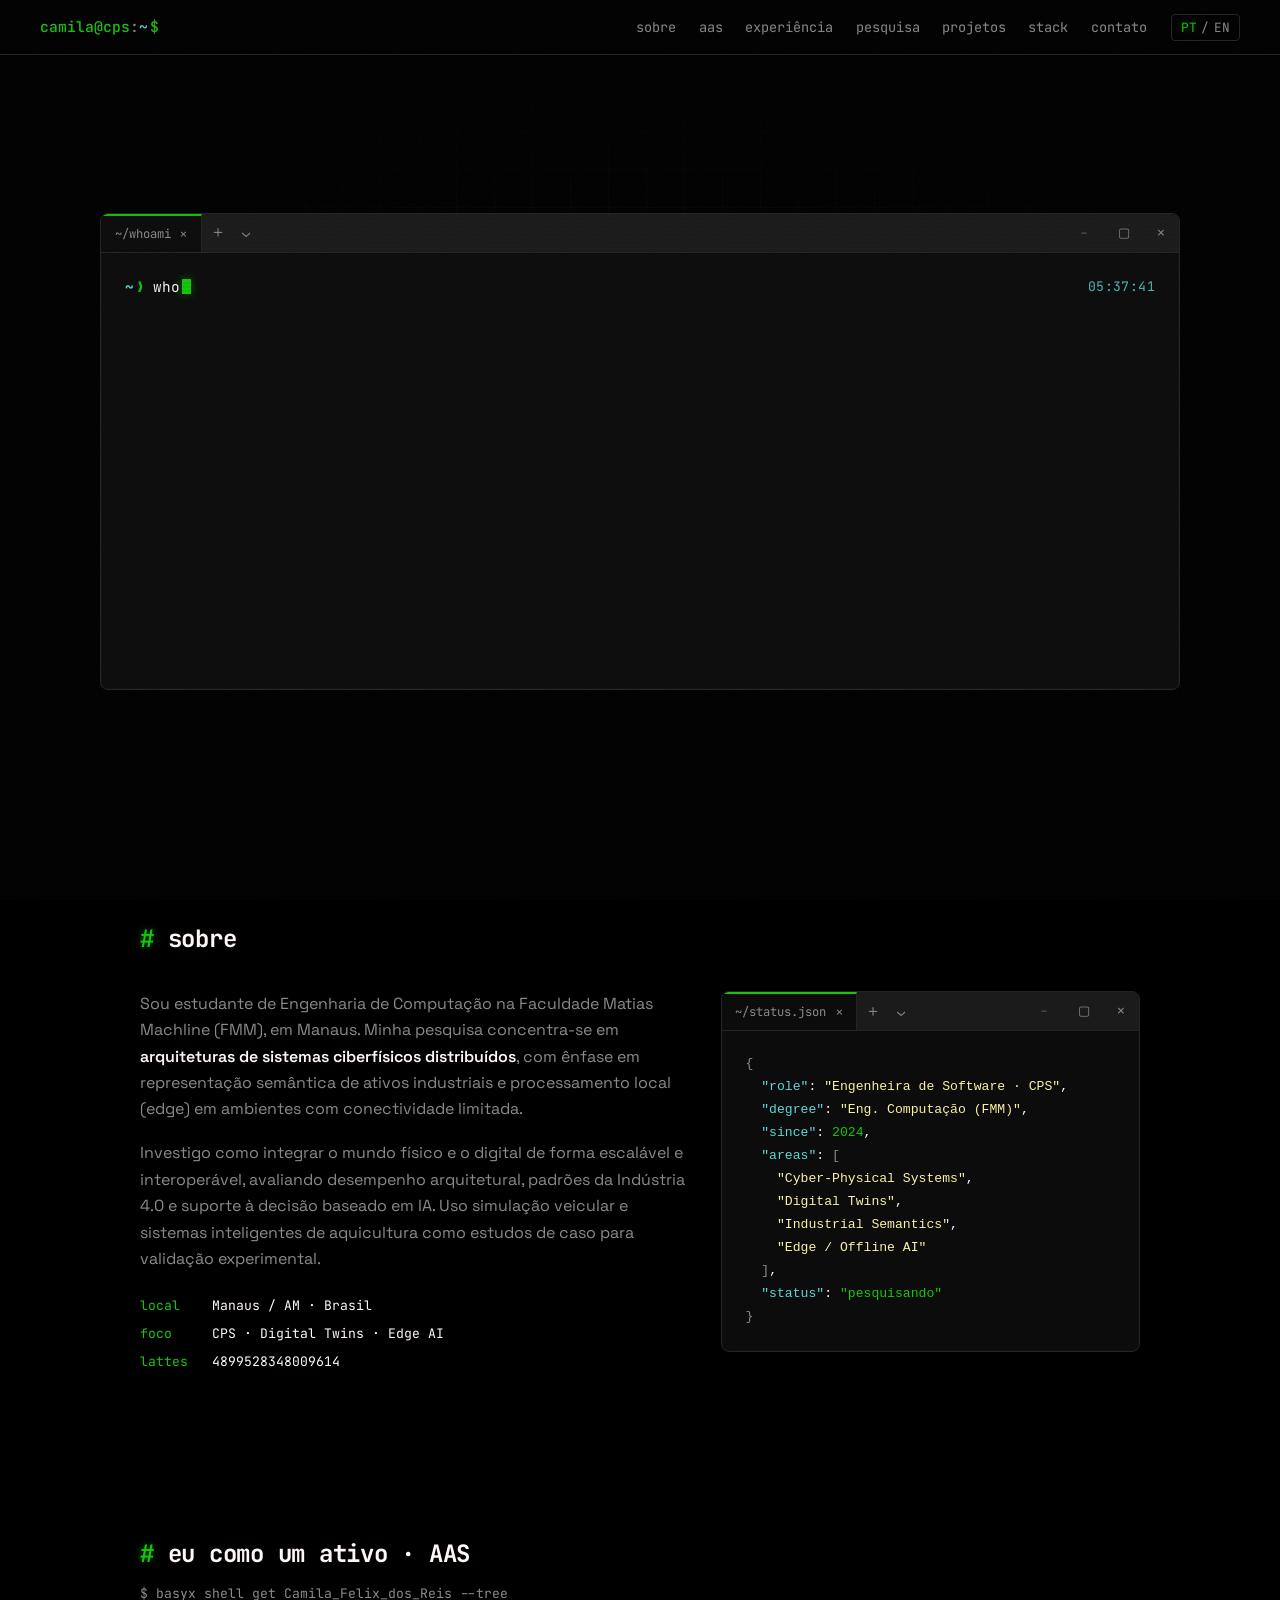
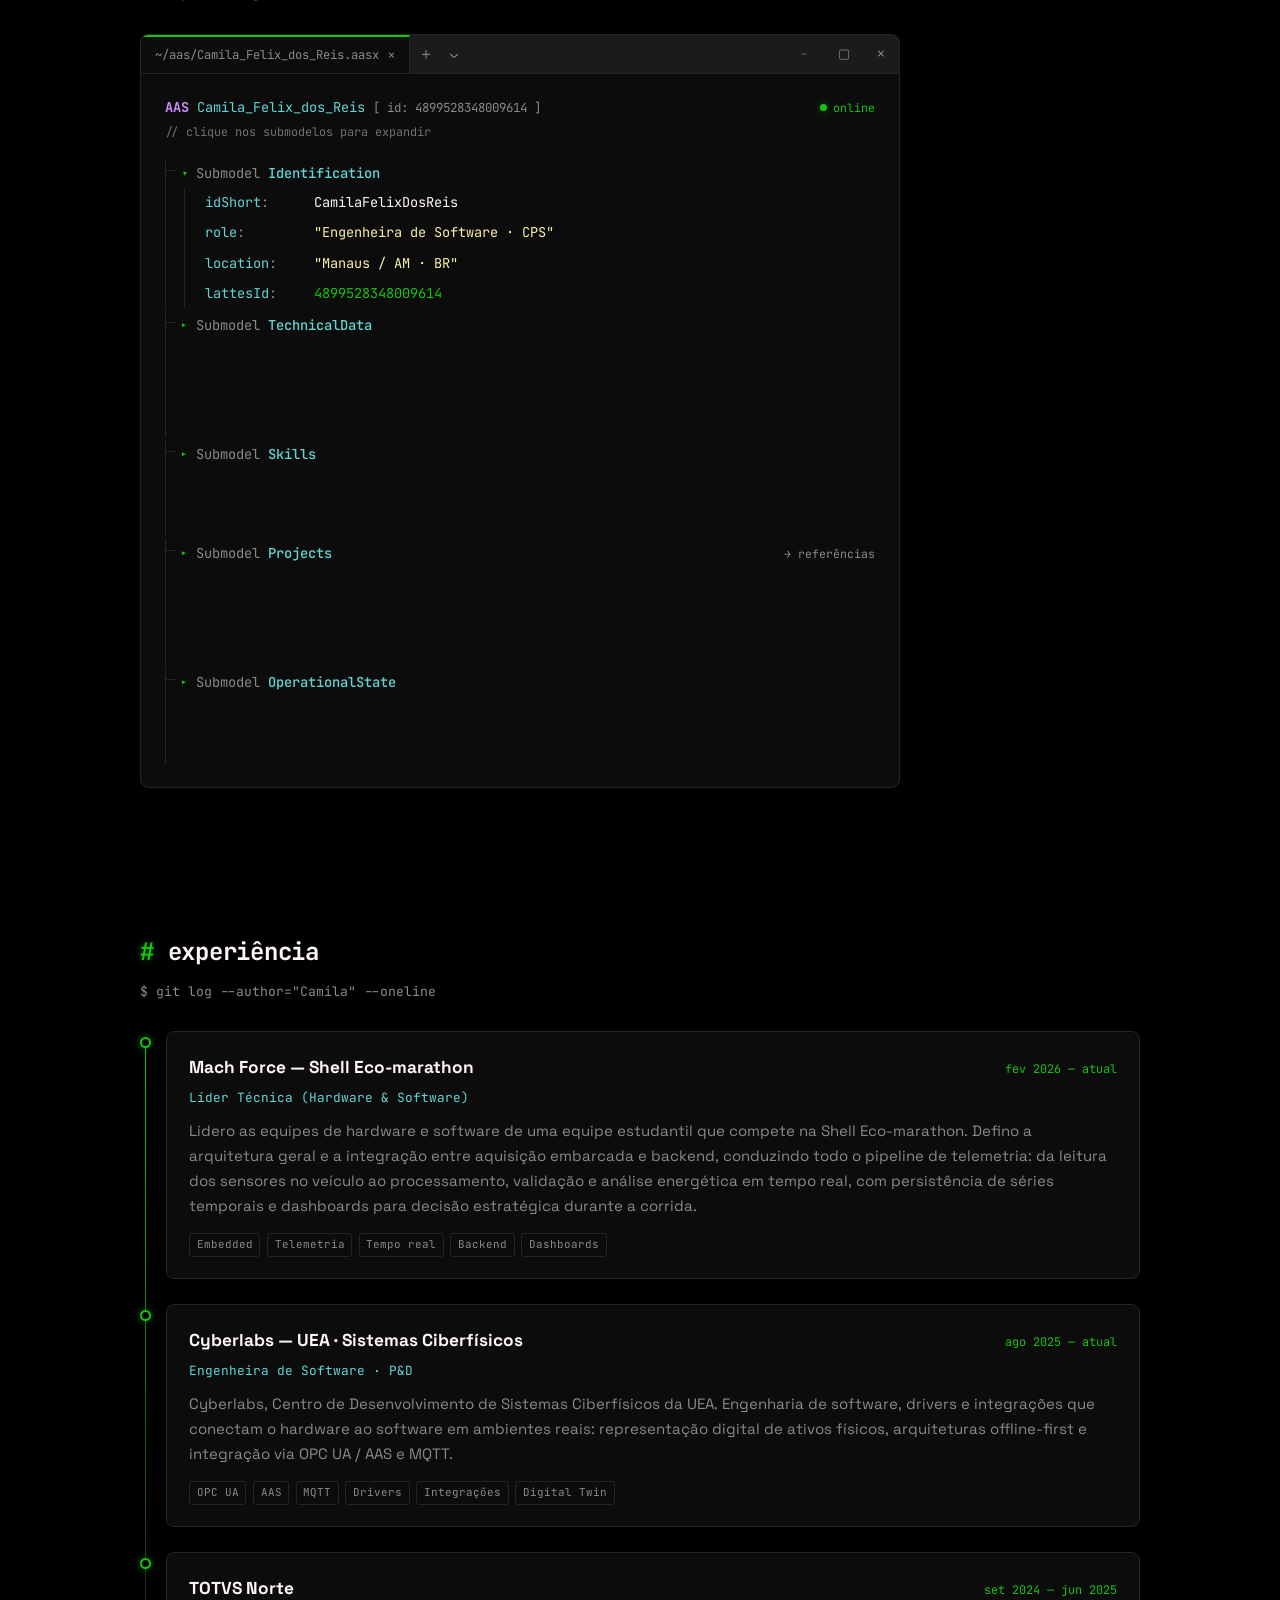
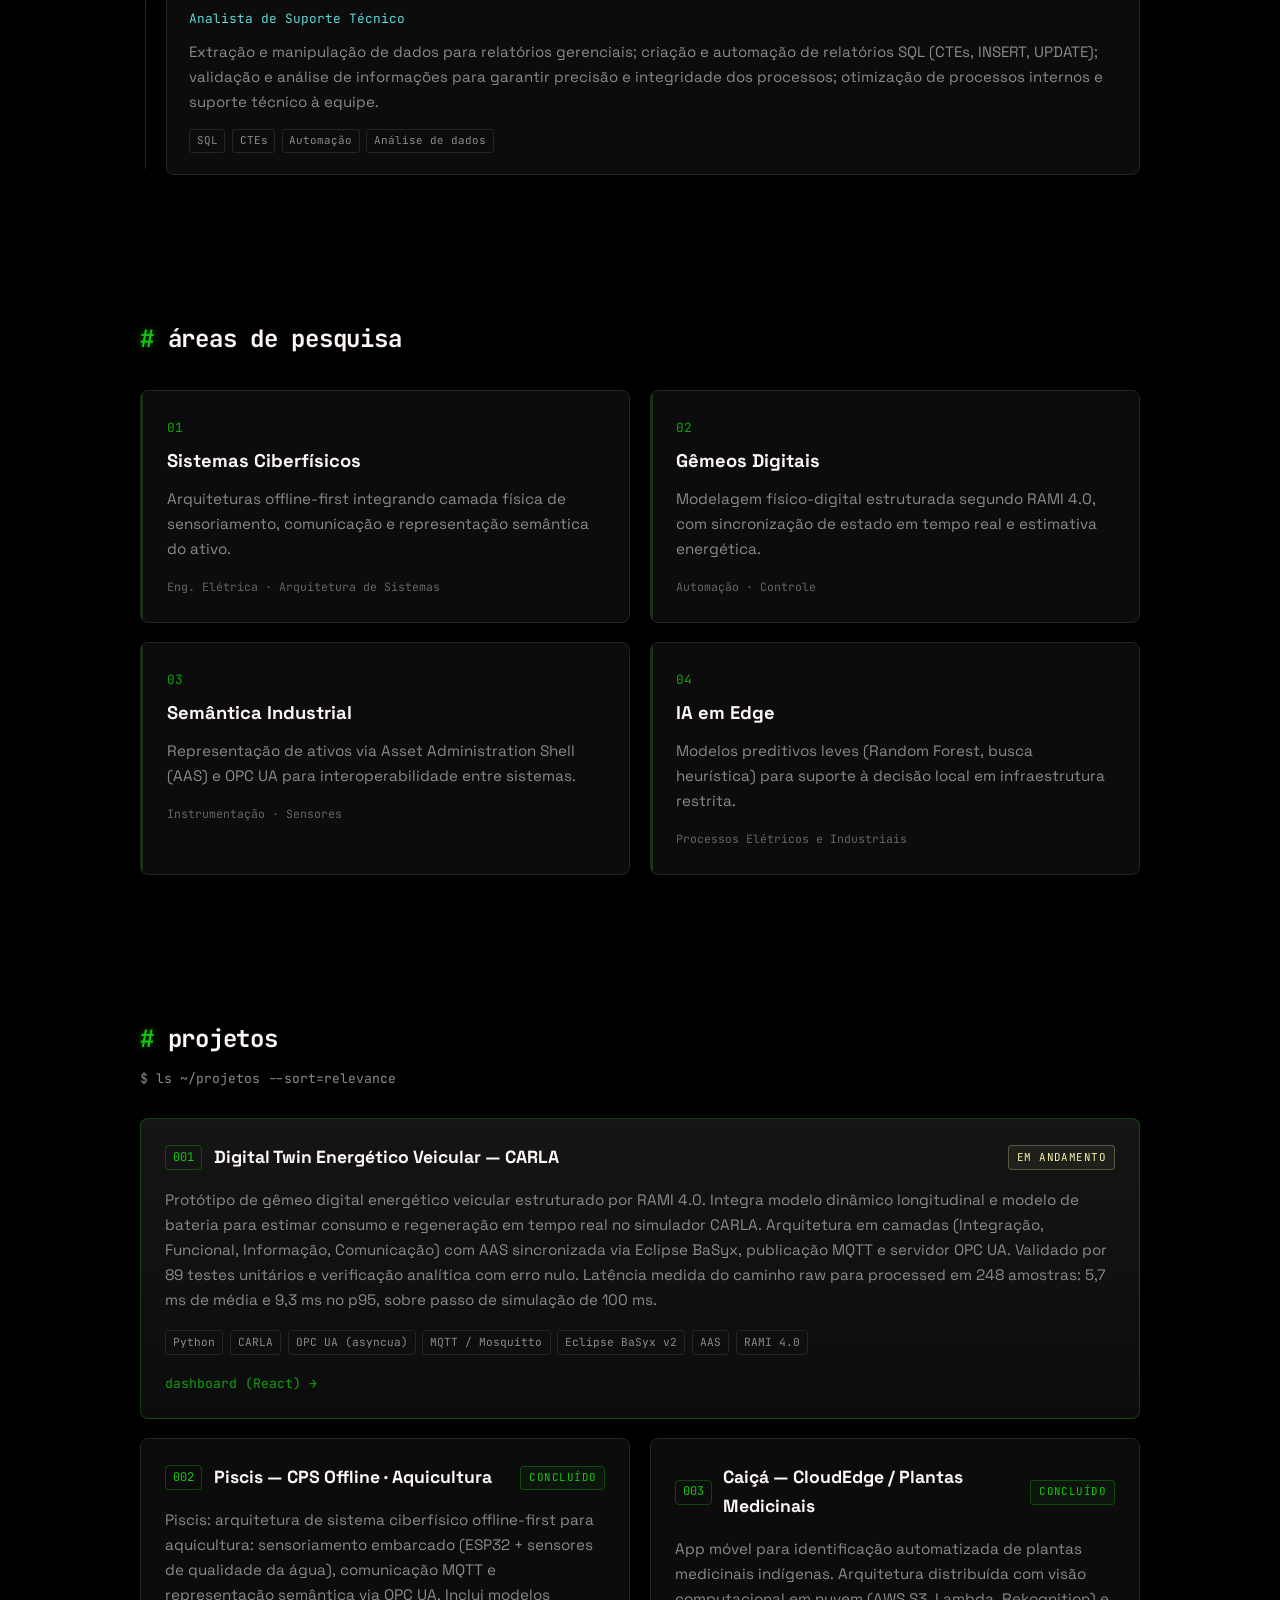
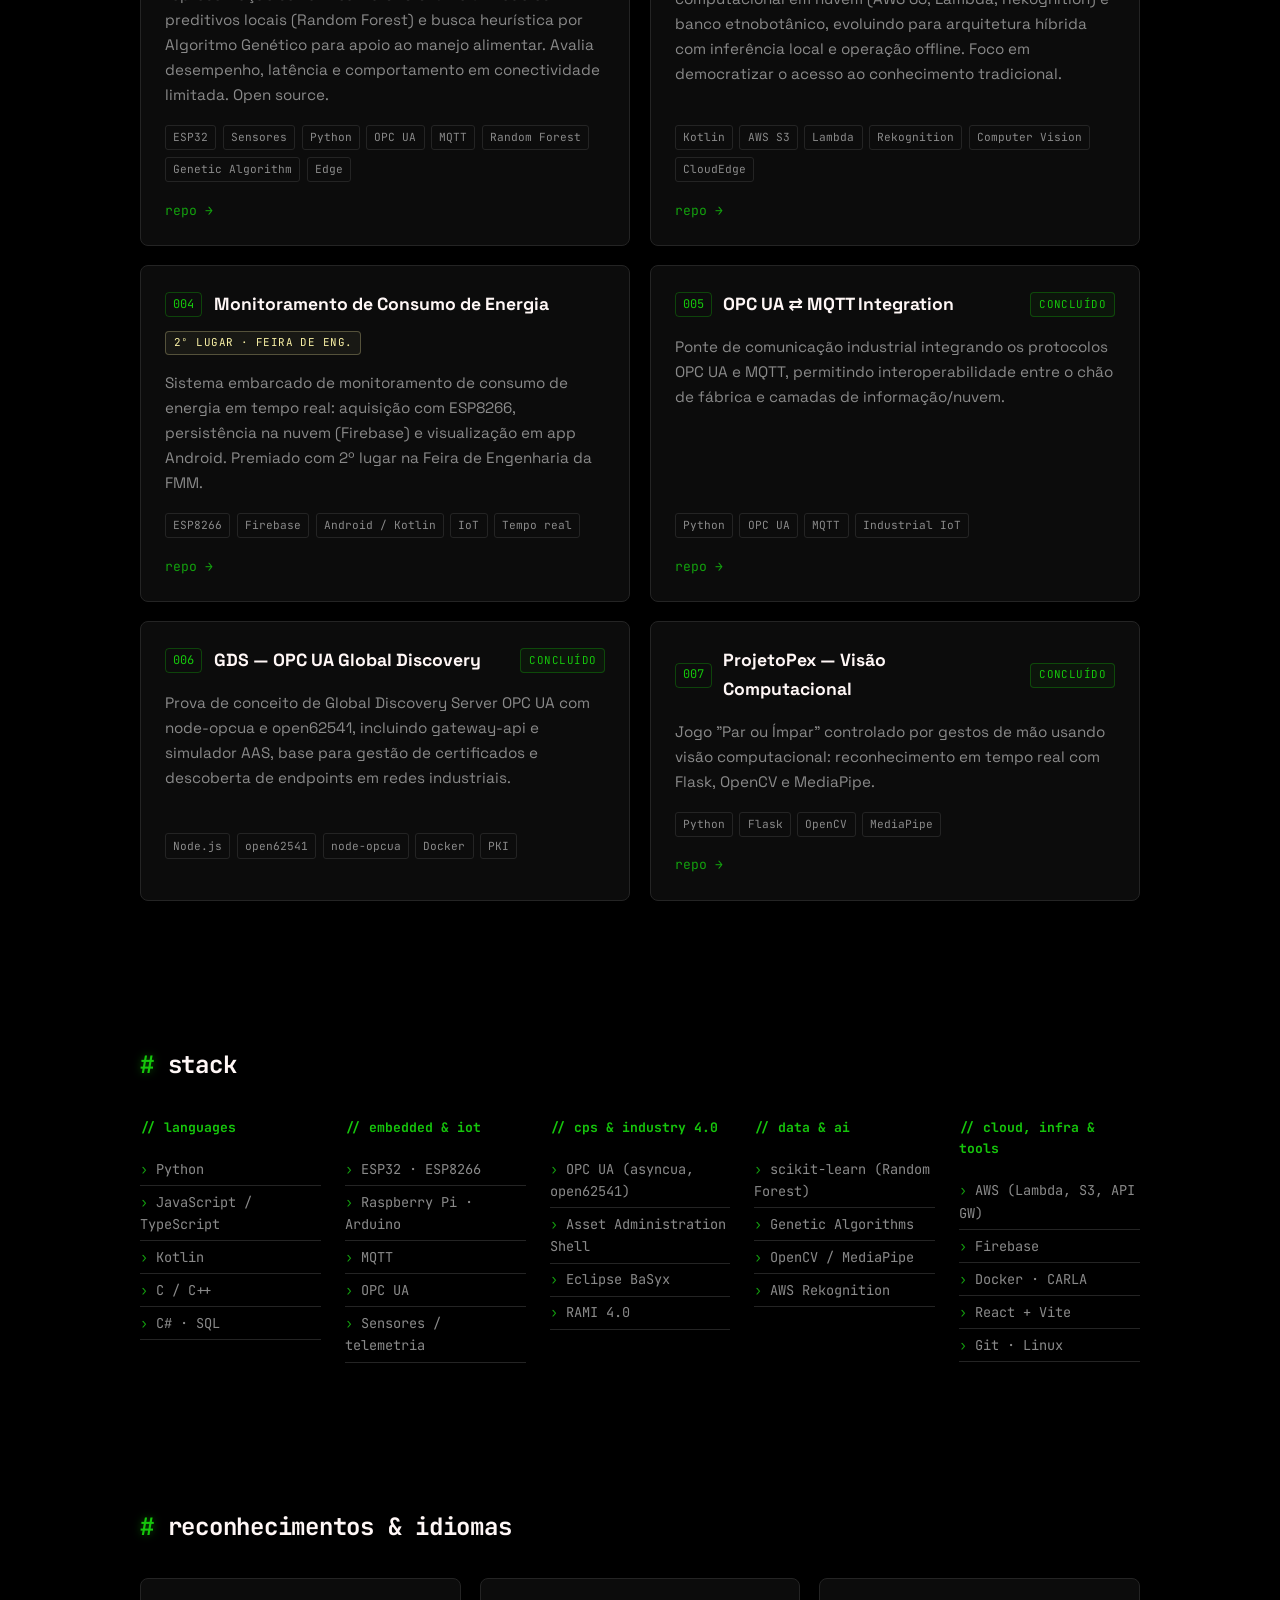
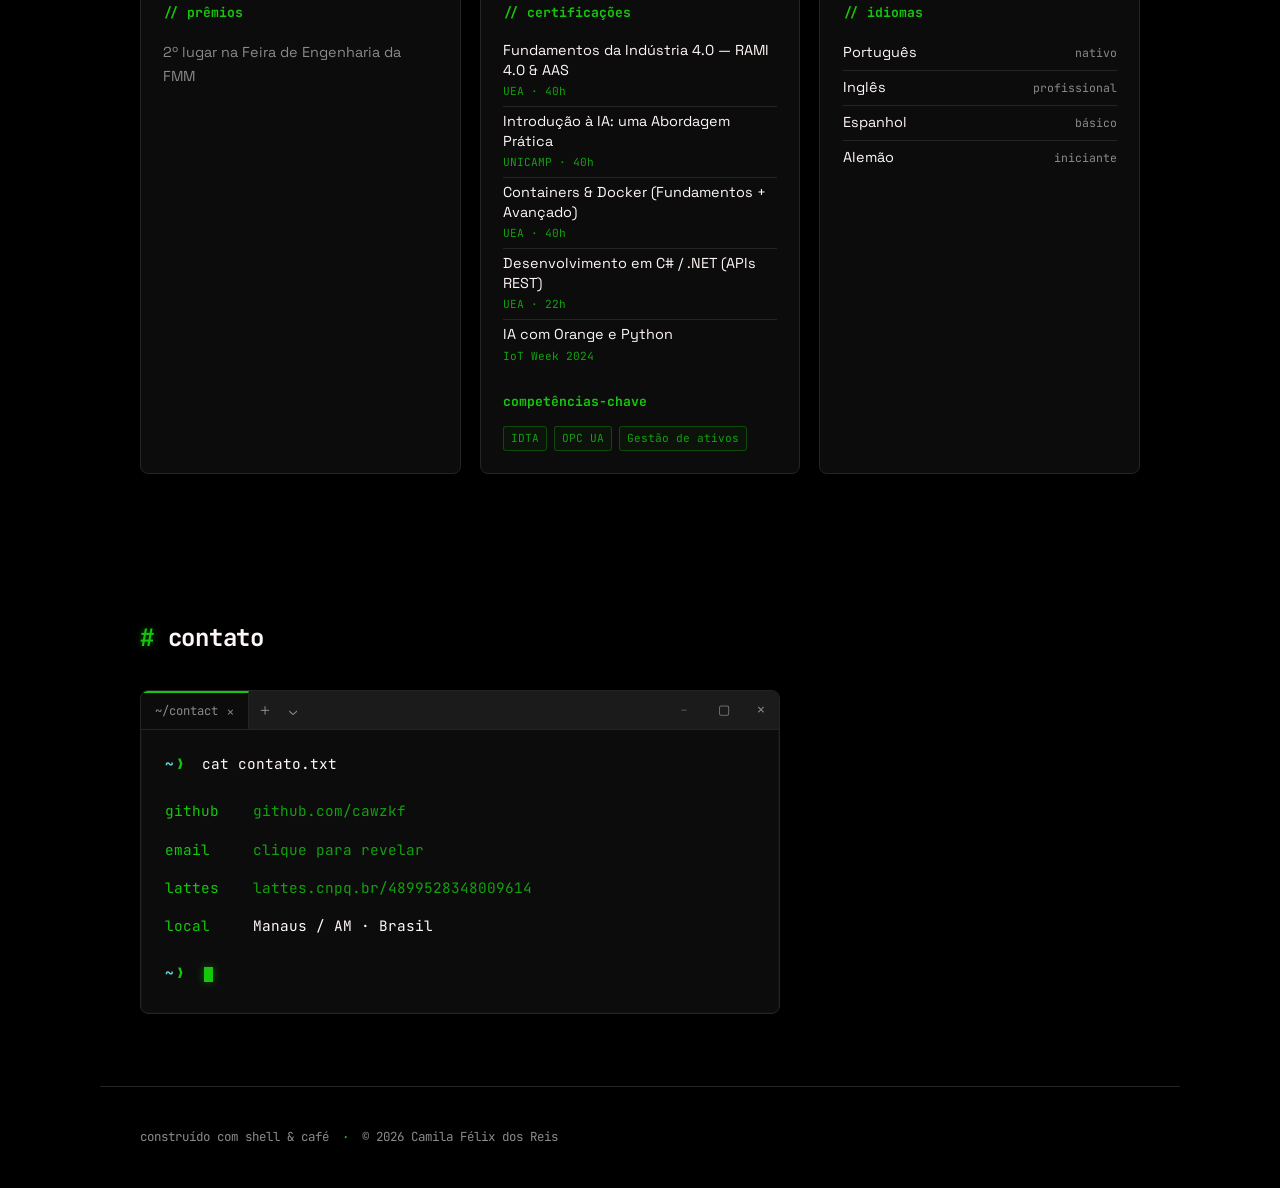
==== index.html @ cd068233 "fix(portfolio): restore square hero avatar by dropping the picture wrapper" ====
<!DOCTYPE html>
<html lang="pt-BR">
<head>
  <meta charset="UTF-8" />
  <meta name="viewport" content="width=device-width, initial-scale=1.0" />
  <title>Camila Felix dos Reis — Cyber-Physical Systems</title>
  <meta name="description" content="Camila Felix dos Reis — Pesquisadora em Arquiteturas de Sistemas Ciberfísicos, Gêmeos Digitais, AAS/OPC UA e IA em edge." />
  <link rel="canonical" href="https://cawzkf.github.io/" />
  <meta property="og:type" content="website" />
  <meta property="og:url" content="https://cawzkf.github.io/" />
  <meta property="og:site_name" content="Camila Félix dos Reis" />
  <meta property="og:locale" content="pt_BR" />
  <meta property="og:title" content="Camila Félix dos Reis · Cyber-Physical Systems" />
  <meta property="og:description" content="Arquiteturas para integração físico-digital: gêmeos digitais, representação semântica de ativos industriais (AAS/OPC UA) e IA em edge." />
  <meta property="og:image" content="https://cawzkf.github.io/og-card.png" />
  <meta property="og:image:width" content="1200" />
  <meta property="og:image:height" content="630" />
  <meta property="og:image:alt" content="Cartão do portfólio de Camila Félix dos Reis, em estilo terminal" />
  <meta name="twitter:card" content="summary_large_image" />
  <meta name="twitter:title" content="Camila Félix dos Reis · Cyber-Physical Systems" />
  <meta name="twitter:description" content="Arquiteturas para integração físico-digital: gêmeos digitais, representação semântica de ativos industriais (AAS/OPC UA) e IA em edge." />
  <meta name="twitter:image" content="https://cawzkf.github.io/og-card.png" />
  <link rel="preconnect" href="https://fonts.googleapis.com" />
  <link rel="preconnect" href="https://fonts.gstatic.com" crossorigin />
  <link href="https://fonts.googleapis.com/css2?family=JetBrains+Mono:ital,wght@0,400;0,500;0,700;1,400&family=Space+Grotesk:wght@400;500;700&display=swap" rel="stylesheet" />
  <link rel="stylesheet" href="styles.css" />
  <link rel="icon" href="data:image/svg+xml,<svg xmlns='http://www.w3.org/2000/svg' viewBox='0 0 100 100'><text y='.9em' font-size='90' fill='%2316C60C'>%3E</text></svg>" />
</head>
<body>
  <div class="scanlines" aria-hidden="true"></div>
  <div class="noise" aria-hidden="true"></div>

  <!-- ===== BOOT SEQUENCE ===== -->
  <div id="boot" class="boot">
    <pre class="boot-log" id="boot-log"></pre>
  </div>

  <!-- ===== TOP BAR ===== -->
  <header class="topbar">
    <a href="#top" class="brand">
      <span class="prompt">camila@cps</span><span class="sep">:</span><span class="path">~</span><span class="cursor-static">$</span>
    </a>
    <nav class="nav">
      <a href="#about" data-i18n="nav.about">sobre</a>
      <a href="#aas" data-i18n="nav.aas">aas</a>
      <a href="#experience" data-i18n="nav.experience">experiência</a>
      <a href="#research" data-i18n="nav.research">pesquisa</a>
      <a href="#projects" data-i18n="nav.projects">projetos</a>
      <a href="#stack" data-i18n="nav.stack">stack</a>
      <a href="#contact" data-i18n="nav.contact">contato</a>
    </nav>
    <button type="button" class="lang-toggle" id="lang-toggle" aria-label="Toggle language">
      <span class="lang-opt active" data-lang="pt">PT</span>
      <span class="lang-sep">/</span>
      <span class="lang-opt" data-lang="en">EN</span>
    </button>
  </header>

  <main id="top">

    <!-- ===== HERO ===== -->
    <section class="hero">
      <div class="hero-grid" aria-hidden="true"></div>
      <div class="window hero-window">
        <div class="window-bar">
          <span class="wb-tab"><span class="wb-tname">~/whoami</span><span class="wb-tx">✕</span></span>
          <span class="wb-add">＋</span><span class="wb-chev">⌄</span>
          <span class="wb-gap"></span>
          <span class="wb-ctl"><span class="c-min">﹣</span><span class="c-max">▢</span><span class="c-close">✕</span></span>
        </div>
        <div class="window-body">
          <p class="line prompt-line"><span class="p10k-seg">~</span><span class="p10k-arrow">❯</span> <span class="typed" id="hero-cmd"></span><span class="cursor"></span><span class="p10k-clock" id="clock">00:00:00</span></p>
          <div class="hero-output" id="hero-output">
            <div class="hero-avatar">
              <img src="camila.webp" alt="Camila Félix dos Reis" loading="lazy" />
              <span class="avatar-tag">./camila.webp</span>
            </div>
            <h1 class="hero-name">Camila Félix dos Reis</h1>
            <p class="hero-role" data-i18n="hero.role">Engenharia de Computação · Digital Twin &amp; CPS · Embedded/Backend · Tech Lead @ Mach Force · P&amp;D @ UEA</p>
            <p class="hero-desc" data-i18n="hero.desc">
              Projeto arquiteturas para integração físico-digital: gêmeos digitais, representação
              semântica de ativos industriais (AAS/OPC UA) e inteligência computacional em
              ambientes com restrição de infraestrutura.
            </p>
            <div class="hero-tags">
              <span class="tag">AAS</span>
              <span class="tag">OPC UA</span>
              <span class="tag">RAMI 4.0</span>
              <span class="tag">Digital Twin</span>
              <span class="tag">Edge AI</span>
              <span class="tag">MQTT</span>
              <span class="tag">Shell Eco-marathon</span>
            </div>
            <div class="hero-actions">
              <a class="btn primary" href="#projects" data-i18n="hero.cta1">ver projetos →</a>
              <a class="btn" href="https://www.linkedin.com/in/camila-felix-dos-reis" target="_blank" rel="noopener">linkedin</a>
              <a class="btn" href="http://lattes.cnpq.br/4899528348009614" target="_blank" rel="noopener" data-i18n="hero.cta2">currículo lattes</a>
              <a class="btn" href="Camila_Felix_dos_Reis_CV.pdf" download data-i18n="hero.cta3">baixar cv (pdf)</a>
            </div>
          </div>
        </div>
      </div>
    </section>

    <!-- ===== ABOUT ===== -->
    <section id="about" class="section">
      <h2 class="section-title"><span class="hash">#</span> <span data-i18n="about.title">sobre</span></h2>
      <div class="about-grid">
        <div class="about-text">
          <p data-i18n="about.p1">
            Sou estudante de Engenharia de Computação na Faculdade Matias Machline (FMM), em Manaus.
            Minha pesquisa concentra-se em <strong>arquiteturas de sistemas ciberfísicos distribuídos</strong>,
            com ênfase em representação semântica de ativos industriais e processamento local
            (edge) em ambientes com conectividade limitada.
          </p>
          <p data-i18n="about.p2">
            Investigo como integrar o mundo físico e o digital de forma escalável e interoperável,
            avaliando desempenho arquitetural, padrões da Indústria 4.0 e suporte à decisão baseado
            em IA. Uso simulação veicular e sistemas inteligentes de aquicultura como estudos de caso
            para validação experimental.
          </p>
          <p class="about-meta">
            <span class="kv"><span class="k">local</span> <span class="v">Manaus / AM · Brasil</span></span>
            <span class="kv"><span class="k">foco</span> <span class="v" data-i18n="about.focus">CPS · Digital Twins · Edge AI</span></span>
            <span class="kv"><span class="k">lattes</span> <span class="v">4899528348009614</span></span>
          </p>
        </div>
        <div class="window about-window">
          <div class="window-bar">
            <span class="wb-tab"><span class="wb-tname">~/status.json</span><span class="wb-tx">✕</span></span>
            <span class="wb-add">＋</span><span class="wb-chev">⌄</span>
            <span class="wb-gap"></span>
            <span class="wb-ctl"><span class="c-min">﹣</span><span class="c-max">▢</span><span class="c-close">✕</span></span>
          </div>
          <div class="window-body mono">
<pre class="json"><span class="brace">{</span>
  <span class="key">"role"</span>: <span class="str" data-i18n="json.role">"Engenheira de Software · CPS"</span>,
  <span class="key">"degree"</span>: <span class="str">"Eng. Computação (FMM)"</span>,
  <span class="key">"since"</span>: <span class="num">2024</span>,
  <span class="key">"areas"</span>: <span class="brace">[</span>
    <span class="str">"Cyber-Physical Systems"</span>,
    <span class="str">"Digital Twins"</span>,
    <span class="str">"Industrial Semantics"</span>,
    <span class="str">"Edge / Offline AI"</span>
  <span class="brace">]</span>,
  <span class="key">"status"</span>: <span class="str ok" data-i18n="json.status">"pesquisando"</span>
<span class="brace">}</span></pre>
          </div>
        </div>
      </div>
    </section>

    <!-- ===== AAS (asset administration shell) ===== -->
    <section id="aas" class="section">
      <h2 class="section-title"><span class="hash">#</span> <span data-i18n="aas.title">eu como um ativo · AAS</span></h2>
      <p class="section-sub">$ basyx shell get Camila_Felix_dos_Reis --tree</p>

      <div class="window aas-window">
        <div class="window-bar">
          <span class="wb-tab"><span class="wb-tname">~/aas/Camila_Felix_dos_Reis.aasx</span><span class="wb-tx">✕</span></span>
          <span class="wb-add">＋</span><span class="wb-chev">⌄</span>
          <span class="wb-gap"></span>
          <span class="wb-ctl"><span class="c-min">﹣</span><span class="c-max">▢</span><span class="c-close">✕</span></span>
        </div>
        <div class="window-body mono aas">
          <div class="aas-root">
            <span class="aas-kw">AAS</span> <span class="aas-asset">Camila_Felix_dos_Reis</span>
            <span class="aas-id">[ id: 4899528348009614 ]</span>
            <span class="aas-status"><span class="dot-live"></span><span data-i18n="aas.online">online</span></span>
          </div>
          <p class="aas-hint" data-i18n="aas.hint">// clique nos submodelos para expandir</p>

          <div class="aas-tree">

            <div class="aas-node open">
              <button type="button" class="aas-toggle"><span class="aas-caret">▸</span> <span class="aas-sm">Submodel</span> <span class="aas-smname">Identification</span></button>
              <div class="aas-children">
                <div class="aas-prop"><span class="aas-k">idShort</span><span class="aas-v">CamilaFelixDosReis</span></div>
                <div class="aas-prop"><span class="aas-k">role</span><span class="aas-v str" data-i18n="aas.role">"Engenheira de Software · CPS"</span></div>
                <div class="aas-prop"><span class="aas-k">location</span><span class="aas-v str">"Manaus / AM · BR"</span></div>
                <div class="aas-prop"><span class="aas-k">lattesId</span><span class="aas-v num">4899528348009614</span></div>
              </div>
            </div>

            <div class="aas-node">
              <button type="button" class="aas-toggle"><span class="aas-caret">▸</span> <span class="aas-sm">Submodel</span> <span class="aas-smname">TechnicalData</span></button>
              <div class="aas-children">
                <div class="aas-prop"><span class="aas-k">degree</span><span class="aas-v str">"Eng. Computação — FMM"</span></div>
                <div class="aas-prop"><span class="aas-k">since</span><span class="aas-v num">2024</span></div>
                <div class="aas-prop"><span class="aas-k">languages</span><span class="aas-v str" data-i18n="aas.langs">"PT (nativo) · EN (profissional) · ES (básico) · DE (iniciante)"</span></div>
                <div class="aas-prop"><span class="aas-k">stack[]</span><span class="aas-v">Python · JS/TS · Kotlin · C/C++ · C#</span></div>
              </div>
            </div>

            <div class="aas-node">
              <button type="button" class="aas-toggle"><span class="aas-caret">▸</span> <span class="aas-sm">Submodel</span> <span class="aas-smname">Skills</span></button>
              <div class="aas-children">
                <div class="aas-prop"><span class="aas-k">cps[]</span><span class="aas-v">OPC UA · AAS · Eclipse BaSyx · MQTT · RAMI 4.0</span></div>
                <div class="aas-prop"><span class="aas-k">ai[]</span><span class="aas-v">Random Forest · Genetic Algorithm · OpenCV</span></div>
                <div class="aas-prop"><span class="aas-k">infra[]</span><span class="aas-v">Docker · AWS · CARLA · Linux</span></div>
              </div>
            </div>

            <div class="aas-node">
              <button type="button" class="aas-toggle"><span class="aas-caret">▸</span> <span class="aas-sm">Submodel</span> <span class="aas-smname">Projects</span> <span class="aas-ref" data-i18n="aas.refs">→ referências</span></button>
              <div class="aas-children">
                <div class="aas-prop"><span class="aas-k">ref</span><span class="aas-v">DigitalTwin_CARLA</span></div>
                <div class="aas-prop"><span class="aas-k">ref</span><a class="aas-v link" href="https://github.com/cawzkf/piscis" target="_blank" rel="noopener">Piscis_Aquaculture</a></div>
                <div class="aas-prop"><span class="aas-k">ref</span><a class="aas-v link" href="https://github.com/cawzkf/caica" target="_blank" rel="noopener">Caica_CloudEdge</a></div>
                <div class="aas-prop"><span class="aas-k">ref</span><a class="aas-v link" href="https://github.com/cawzkf/ua-mqtt-integration" target="_blank" rel="noopener">UA_MQTT_Bridge</a></div>
              </div>
            </div>

            <div class="aas-node">
              <button type="button" class="aas-toggle"><span class="aas-caret">▸</span> <span class="aas-sm">Submodel</span> <span class="aas-smname">OperationalState</span></button>
              <div class="aas-children">
                <div class="aas-prop"><span class="aas-k">status</span><span class="aas-v str ok" data-i18n="aas.status">"pesquisando"</span></div>
                <div class="aas-prop"><span class="aas-k">role</span><span class="aas-v str">"Tech Lead @ Mach Force"</span></div>
                <div class="aas-prop"><span class="aas-k">availability</span><span class="aas-v str ok" data-i18n="aas.avail">"aberta a pesquisa e colaboração"</span></div>
              </div>
            </div>

          </div>
        </div>
      </div>
    </section>

    <!-- ===== EXPERIENCE ===== -->
    <section id="experience" class="section">
      <h2 class="section-title"><span class="hash">#</span> <span data-i18n="exp.title">experiência</span></h2>
      <p class="section-sub" data-i18n="exp.sub">$ git log --author="Camila" --oneline</p>

      <div class="timeline">

        <article class="tl-item">
          <div class="tl-marker"></div>
          <div class="tl-body">
            <div class="tl-head">
              <h3>Mach Force — Shell Eco-marathon</h3>
              <span class="tl-date" data-i18n="exp.date1">fev 2026 — atual</span>
            </div>
            <span class="tl-role" data-i18n="exp.machforce.r">Líder Técnica (Hardware &amp; Software)</span>
            <p data-i18n="exp.machforce.d">
              Lidero as equipes de hardware e software de uma equipe estudantil que compete na Shell
              Eco-marathon. Defino a arquitetura geral e a integração entre aquisição embarcada e backend,
              conduzindo todo o pipeline de telemetria: da leitura dos sensores no veículo ao processamento,
              validação e análise energética em tempo real, com persistência de séries temporais e dashboards
              para decisão estratégica durante a corrida.
            </p>
            <div class="tl-stack"><span>Embedded</span><span data-i18n="tl.telem">Telemetria</span><span data-i18n="tl.rt">Tempo real</span><span>Backend</span><span>Dashboards</span></div>
          </div>
        </article>

        <article class="tl-item">
          <div class="tl-marker"></div>
          <div class="tl-body">
            <div class="tl-head">
              <h3>Cyberlabs — UEA · Sistemas Ciberfísicos</h3>
              <span class="tl-date" data-i18n="exp.date2">ago 2025 — atual</span>
            </div>
            <span class="tl-role" data-i18n="exp.uea.r">Engenheira de Software · P&amp;D</span>
            <p data-i18n="exp.uea.d">
              Cyberlabs, Centro de Desenvolvimento de Sistemas Ciberfísicos da UEA. Engenharia de
              software, drivers e integrações que conectam o hardware ao software em ambientes reais:
              representação digital de ativos físicos, arquiteturas offline-first e integração via
              OPC UA / AAS e MQTT.
            </p>
            <div class="tl-stack"><span>OPC UA</span><span>AAS</span><span>MQTT</span><span>Drivers</span><span data-i18n="tl.integ">Integrações</span><span>Digital Twin</span></div>
          </div>
        </article>

        <article class="tl-item">
          <div class="tl-marker"></div>
          <div class="tl-body">
            <div class="tl-head">
              <h3>TOTVS Norte</h3>
              <span class="tl-date" data-i18n="exp.date3">set 2024 — jun 2025</span>
            </div>
            <span class="tl-role" data-i18n="exp.totvs.r">Analista de Suporte Técnico</span>
            <p data-i18n="exp.totvs.d">
              Extração e manipulação de dados para relatórios gerenciais; criação e automação de
              relatórios SQL (CTEs, INSERT, UPDATE); validação e análise de informações para garantir
              precisão e integridade dos processos; otimização de processos internos e suporte técnico à equipe.
            </p>
            <div class="tl-stack"><span>SQL</span><span>CTEs</span><span data-i18n="tl.autom">Automação</span><span data-i18n="tl.dados">Análise de dados</span></div>
          </div>
        </article>

      </div>
    </section>

    <!-- ===== RESEARCH ===== -->
    <section id="research" class="section">
      <h2 class="section-title"><span class="hash">#</span> <span data-i18n="research.title">áreas de pesquisa</span></h2>
      <div class="research-grid">
        <article class="research-card">
          <div class="rc-index">01</div>
          <h3 data-i18n="research.1.t">Sistemas Ciberfísicos</h3>
          <p data-i18n="research.1.d">Arquiteturas offline-first integrando camada física de sensoriamento, comunicação e representação semântica do ativo.</p>
          <span class="rc-area" data-i18n="rc.a1">Eng. Elétrica · Arquitetura de Sistemas</span>
        </article>
        <article class="research-card">
          <div class="rc-index">02</div>
          <h3 data-i18n="research.2.t">Gêmeos Digitais</h3>
          <p data-i18n="research.2.d">Modelagem físico-digital estruturada segundo RAMI 4.0, com sincronização de estado em tempo real e estimativa energética.</p>
          <span class="rc-area" data-i18n="rc.a2">Automação · Controle</span>
        </article>
        <article class="research-card">
          <div class="rc-index">03</div>
          <h3 data-i18n="research.3.t">Semântica Industrial</h3>
          <p data-i18n="research.3.d">Representação de ativos via Asset Administration Shell (AAS) e OPC UA para interoperabilidade entre sistemas.</p>
          <span class="rc-area" data-i18n="rc.a3">Instrumentação · Sensores</span>
        </article>
        <article class="research-card">
          <div class="rc-index">04</div>
          <h3 data-i18n="research.4.t">IA em Edge</h3>
          <p data-i18n="research.4.d">Modelos preditivos leves (Random Forest, busca heurística) para suporte à decisão local em infraestrutura restrita.</p>
          <span class="rc-area" data-i18n="rc.a4">Processos Elétricos e Industriais</span>
        </article>
      </div>
    </section>

    <!-- ===== PROJECTS ===== -->
    <section id="projects" class="section">
      <h2 class="section-title"><span class="hash">#</span> <span data-i18n="projects.title">projetos</span></h2>
      <p class="section-sub" data-i18n="projects.sub">$ ls ~/projetos --sort=relevance</p>

      <div class="projects">

        <article class="project featured">
          <div class="proj-head">
            <span class="proj-id">001</span>
            <h3>Digital Twin Energético Veicular — CARLA</h3>
            <span class="proj-status wip" data-i18n="proj.wip">em andamento</span>
          </div>
          <p data-i18n="proj.carla.d">
            Protótipo de gêmeo digital energético veicular estruturado por RAMI 4.0. Integra modelo
            dinâmico longitudinal e modelo de bateria para estimar consumo e regeneração em tempo real
            no simulador CARLA. Arquitetura em camadas (Integração, Funcional, Informação, Comunicação)
            com AAS sincronizada via Eclipse BaSyx, publicação MQTT e servidor OPC UA. Validado por 89
            testes unitários e verificação analítica com erro nulo. Latência medida do caminho raw para processed em 248 amostras: 5,7 ms de média e 9,3 ms no p95, sobre passo de simulação de 100 ms.
          </p>
          <div class="proj-stack">
            <span>Python</span><span>CARLA</span><span>OPC UA (asyncua)</span><span>MQTT / Mosquitto</span><span>Eclipse BaSyx v2</span><span>AAS</span><span>RAMI 4.0</span>
          </div>
          <div class="proj-links">
            <a href="https://github.com/cawzkf/marchforce-dashboard" target="_blank" rel="noopener">dashboard (React) →</a>
          </div>
        </article>

        <article class="project">
          <div class="proj-head">
            <span class="proj-id">002</span>
            <h3>Piscis — CPS Offline · Aquicultura</h3>
            <span class="proj-status done" data-i18n="proj.done">concluído</span>
          </div>
          <p data-i18n="proj.aqua.d">
            Piscis: arquitetura de sistema ciberfísico offline-first para aquicultura: sensoriamento embarcado (ESP32 + sensores de qualidade da água),
            comunicação MQTT e representação semântica via OPC UA. Inclui modelos preditivos locais
            (Random Forest) e busca heurística por Algoritmo Genético para apoio ao manejo alimentar.
            Avalia desempenho, latência e comportamento em conectividade limitada. Open source.
          </p>
          <div class="proj-stack">
            <span>ESP32</span><span data-i18n="stk.sens">Sensores</span><span>Python</span><span>OPC UA</span><span>MQTT</span><span>Random Forest</span><span>Genetic Algorithm</span><span>Edge</span>
          </div>
          <div class="proj-links">
            <a href="https://github.com/cawzkf/piscis" target="_blank" rel="noopener">repo →</a>
          </div>
        </article>

        <article class="project">
          <div class="proj-head">
            <span class="proj-id">003</span>
            <h3>Caiçá — CloudEdge / Plantas Medicinais</h3>
            <span class="proj-status done" data-i18n="proj.done">concluído</span>
          </div>
          <p data-i18n="proj.caica.d">
            App móvel para identificação automatizada de plantas medicinais indígenas. Arquitetura
            distribuída com visão computacional em nuvem (AWS S3, Lambda, Rekognition) e banco
            etnobotânico, evoluindo para arquitetura híbrida com inferência local e operação offline.
            Foco em democratizar o acesso ao conhecimento tradicional.
          </p>
          <div class="proj-stack">
            <span>Kotlin</span><span>AWS S3</span><span>Lambda</span><span>Rekognition</span><span>Computer Vision</span><span>CloudEdge</span>
          </div>
          <div class="proj-links">
            <a href="https://github.com/cawzkf/caica" target="_blank" rel="noopener">repo →</a>
          </div>
        </article>

        <article class="project">
          <div class="proj-head">
            <span class="proj-id">004</span>
            <h3>Monitoramento de Consumo de Energia</h3>
            <span class="proj-status award" data-i18n="proj.award">2º lugar · Feira de Eng.</span>
          </div>
          <p data-i18n="proj.energy.d">
            Sistema embarcado de monitoramento de consumo de energia em tempo real: aquisição com
            ESP8266, persistência na nuvem (Firebase) e visualização em app Android. Premiado com
            2º lugar na Feira de Engenharia da FMM.
          </p>
          <div class="proj-stack">
            <span>ESP8266</span><span>Firebase</span><span>Android / Kotlin</span><span>IoT</span><span data-i18n="stk.rt">Tempo real</span>
          </div>
          <div class="proj-links">
            <a href="https://github.com/cawzkf/EcoActivity" target="_blank" rel="noopener">repo →</a>
          </div>
        </article>

        <article class="project">
          <div class="proj-head">
            <span class="proj-id">005</span>
            <h3>OPC UA ⇄ MQTT Integration</h3>
            <span class="proj-status done" data-i18n="proj.done">concluído</span>
          </div>
          <p data-i18n="proj.uamqtt.d">
            Ponte de comunicação industrial integrando os protocolos OPC UA e MQTT, permitindo
            interoperabilidade entre o chão de fábrica e camadas de informação/nuvem.
          </p>
          <div class="proj-stack">
            <span>Python</span><span>OPC UA</span><span>MQTT</span><span>Industrial IoT</span>
          </div>
          <div class="proj-links">
            <a href="https://github.com/cawzkf/ua-mqtt-integration" target="_blank" rel="noopener">repo →</a>
          </div>
        </article>

        <article class="project">
          <div class="proj-head">
            <span class="proj-id">006</span>
            <h3>GDS — OPC UA Global Discovery</h3>
            <span class="proj-status done" data-i18n="proj.done">concluído</span>
          </div>
          <p data-i18n="proj.gds.d">
            Prova de conceito de Global Discovery Server OPC UA com node-opcua e open62541, incluindo
            gateway-api e simulador AAS, base para gestão de certificados e descoberta de endpoints
            em redes industriais.
          </p>
          <div class="proj-stack">
            <span>Node.js</span><span>open62541</span><span>node-opcua</span><span>Docker</span><span>PKI</span>
          </div>
        </article>

        <article class="project">
          <div class="proj-head">
            <span class="proj-id">007</span>
            <h3>ProjetoPex — Visão Computacional</h3>
            <span class="proj-status done" data-i18n="proj.done">concluído</span>
          </div>
          <p data-i18n="proj.pex.d">
            Jogo "Par ou Ímpar" controlado por gestos de mão usando visão computacional:
            reconhecimento em tempo real com Flask, OpenCV e MediaPipe.
          </p>
          <div class="proj-stack">
            <span>Python</span><span>Flask</span><span>OpenCV</span><span>MediaPipe</span>
          </div>
          <div class="proj-links">
            <a href="https://github.com/cawzkf/ProjetoPex" target="_blank" rel="noopener">repo →</a>
          </div>
        </article>

      </div>
    </section>

    <!-- ===== STACK ===== -->
    <section id="stack" class="section">
      <h2 class="section-title"><span class="hash">#</span> <span data-i18n="stack.title">stack</span></h2>
      <div class="stack-grid">
        <div class="stack-col">
          <h4>// languages</h4>
          <ul><li>Python</li><li>JavaScript / TypeScript</li><li>Kotlin</li><li>C / C++</li><li>C# · SQL</li></ul>
        </div>
        <div class="stack-col">
          <h4>// embedded &amp; iot</h4>
          <ul><li>ESP32 · ESP8266</li><li>Raspberry Pi · Arduino</li><li>MQTT</li><li>OPC UA</li><li data-i18n="stk.senstel">Sensores / telemetria</li></ul>
        </div>
        <div class="stack-col">
          <h4>// cps &amp; industry 4.0</h4>
          <ul><li>OPC UA (asyncua, open62541)</li><li>Asset Administration Shell</li><li>Eclipse BaSyx</li><li>RAMI 4.0</li></ul>
        </div>
        <div class="stack-col">
          <h4>// data &amp; ai</h4>
          <ul><li>scikit-learn (Random Forest)</li><li>Genetic Algorithms</li><li>OpenCV / MediaPipe</li><li>AWS Rekognition</li></ul>
        </div>
        <div class="stack-col">
          <h4>// cloud, infra &amp; tools</h4>
          <ul><li>AWS (Lambda, S3, API GW)</li><li>Firebase</li><li>Docker · CARLA</li><li>React + Vite</li><li>Git · Linux</li></ul>
        </div>
      </div>
    </section>

    <!-- ===== EXTRAS ===== -->
    <section id="extras" class="section">
      <h2 class="section-title"><span class="hash">#</span> <span data-i18n="extras.title">reconhecimentos &amp; idiomas</span></h2>
      <div class="extras-grid">

        <div class="extra-card">
          <h4>// <span data-i18n="extras.honors">prêmios</span></h4>
          <ul>
            <li data-i18n="extras.honor1">2º lugar na Feira de Engenharia da FMM</li>
          </ul>
        </div>

        <div class="extra-card">
          <h4>// <span data-i18n="extras.certs">certificações</span></h4>
          <ul class="cert-list">
            <li><span class="cert-name" data-i18n="extras.c1">Fundamentos da Indústria 4.0 — RAMI 4.0 &amp; AAS</span><span class="cert-meta">UEA · 40h</span></li>
            <li><span class="cert-name" data-i18n="extras.c2">Introdução à IA: uma Abordagem Prática</span><span class="cert-meta">UNICAMP · 40h</span></li>
            <li><span class="cert-name" data-i18n="extras.c3">Containers &amp; Docker (Fundamentos + Avançado)</span><span class="cert-meta">UEA · 40h</span></li>
            <li><span class="cert-name" data-i18n="extras.c4">Desenvolvimento em C# / .NET (APIs REST)</span><span class="cert-meta">UEA · 22h</span></li>
            <li><span class="cert-name" data-i18n="extras.c5">IA com Orange e Python</span><span class="cert-meta">IoT Week 2024</span></li>
          </ul>
          <h4 class="mt"><span data-i18n="extras.comp">competências-chave</span></h4>
          <div class="extra-tags"><span>IDTA</span><span>OPC UA</span><span data-i18n="extras.asset">Gestão de ativos</span></div>
        </div>

        <div class="extra-card">
          <h4>// <span data-i18n="extras.langs">idiomas</span></h4>
          <ul class="lang-list">
            <li><span class="lg-name" data-i18n="extras.pt">Português</span><span class="lg-lvl" data-i18n="extras.ptlvl">nativo</span></li>
            <li><span class="lg-name" data-i18n="extras.en">Inglês</span><span class="lg-lvl" data-i18n="extras.enlvl">profissional</span></li>
            <li><span class="lg-name" data-i18n="extras.es">Espanhol</span><span class="lg-lvl" data-i18n="extras.eslvl">básico</span></li>
            <li><span class="lg-name" data-i18n="extras.de">Alemão</span><span class="lg-lvl" data-i18n="extras.delvl">iniciante</span></li>
          </ul>
        </div>

      </div>
    </section>

    <!-- ===== CONTACT ===== -->
    <section id="contact" class="section contact">
      <h2 class="section-title"><span class="hash">#</span> <span data-i18n="contact.title">contato</span></h2>
      <div class="window contact-window">
        <div class="window-bar">
          <span class="wb-tab"><span class="wb-tname">~/contact</span><span class="wb-tx">✕</span></span>
          <span class="wb-add">＋</span><span class="wb-chev">⌄</span>
          <span class="wb-gap"></span>
          <span class="wb-ctl"><span class="c-min">﹣</span><span class="c-max">▢</span><span class="c-close">✕</span></span>
        </div>
        <div class="window-body mono">
          <p class="line"><span class="p10k-seg">~</span><span class="p10k-arrow">❯</span> <span data-i18n="contact.cmd">cat contato.txt</span></p>
          <ul class="contact-list">
            <li><span class="ck">github</span><a href="https://github.com/cawzkf" target="_blank" rel="noopener">github.com/cawzkf</a></li>
            <li><span class="ck">email</span><a id="mail-link" href="#" data-u="camilafelixdosreis" data-d="gmail.com" rel="nofollow" data-i18n="contact.reveal">clique para revelar</a></li>
            <li><span class="ck">lattes</span><a href="http://lattes.cnpq.br/4899528348009614" target="_blank" rel="noopener">lattes.cnpq.br/4899528348009614</a></li>
            <li><span class="ck">local</span><span>Manaus / AM · Brasil</span></li>
          </ul>
          <p class="line muted"><span class="p10k-seg">~</span><span class="p10k-arrow">❯</span> <span class="cursor"></span></p>
        </div>
      </div>
    </section>

  </main>

  <footer class="footer">
    <span data-i18n="footer.built">construído com shell &amp; café </span>
    <span class="foot-sep">·</span>
    <span>© <span id="year"></span> Camila Félix dos Reis</span>
  </footer>

  <script src="script.js"></script>
</body>
</html>
---- styles.css ----
/* ===================================================================
   Camila Felix dos Reis — Portfolio
   Aesthetic: terminal / console · dark
   =================================================================== */

:root {
  --bg:        #000000;
  --bg-soft:   #080808;
  --panel:     #0C0C0C;
  --panel-2:   #151515;
  --border:    #242424;
  --border-2:  #16C60C4d;
  --text:      #FFF7F6;
  --text-dim:  #8a8a8a;
  --green:     #16C60C;
  --green-dim: #13A10E;
  --amber:     #F9F1A5;
  --red:       #E74856;
  --yellow:    #F9F1A5;
  --cyan:      #61D6D6;
  --mono: 'JetBrains Mono', ui-monospace, 'Cascadia Code', monospace;
  --sans: 'Space Grotesk', system-ui, sans-serif;
  --glow: 0 0 8px rgba(22, 198, 12, 0.45);
  --maxw: 1080px;
}

* { box-sizing: border-box; margin: 0; padding: 0; }

html { scroll-behavior: smooth; }

body {
  background: var(--bg);
  color: var(--text);
  font-family: var(--sans);
  line-height: 1.65;
  overflow-x: hidden;
  -webkit-font-smoothing: antialiased;
}

::selection { background: var(--green); color: #001500; }

a { color: var(--green-dim); text-decoration: none; transition: color .15s, text-shadow .15s; }
a:hover { color: var(--green); text-shadow: var(--glow); }

/* ---------- CRT overlays ---------- */
.scanlines {
  position: fixed; inset: 0; z-index: 9998; pointer-events: none;
  background: repeating-linear-gradient(
    to bottom, rgba(0,0,0,0) 0, rgba(0,0,0,0) 2px,
    rgba(0,0,0,.18) 3px, rgba(0,0,0,0) 4px);
  mix-blend-mode: multiply; opacity: .5;
}
.noise {
  position: fixed; inset: 0; z-index: 9997; pointer-events: none; opacity: .03;
  background-image: url("data:image/svg+xml,%3Csvg xmlns='http://www.w3.org/2000/svg' width='120' height='120'%3E%3Cfilter id='n'%3E%3CfeTurbulence type='fractalNoise' baseFrequency='.85' numOctaves='3'/%3E%3C/filter%3E%3Crect width='100%25' height='100%25' filter='url(%23n)'/%3E%3C/svg%3E");
}

/* ---------- Boot sequence ---------- */
.boot {
  position: fixed; inset: 0; z-index: 9999; background: var(--bg);
  display: flex; align-items: center; justify-content: center;
  transition: opacity .5s ease, visibility .5s;
}
.boot.done { opacity: 0; visibility: hidden; }
.boot-log {
  font-family: var(--mono); font-size: 13px; color: var(--green-dim);
  width: min(620px, 90vw); white-space: pre-wrap; line-height: 1.7;
}
.boot-log .ok { color: var(--green); }
.boot-log .dim { color: var(--text-dim); }

/* ---------- Top bar ---------- */
.topbar {
  position: sticky; top: 0; z-index: 100;
  display: flex; align-items: center; gap: 1.5rem;
  padding: .85rem clamp(1rem, 4vw, 2.5rem);
  background: rgba(0, 0, 0, 0.82); backdrop-filter: blur(10px);
  border-bottom: 1px solid var(--border);
}
.brand { font-family: var(--mono); font-size: .92rem; font-weight: 500; color: var(--text); }
.brand:hover { text-shadow: none; }
.brand .prompt { color: var(--green); }
.brand .sep { color: var(--text-dim); }
.brand .path { color: var(--cyan); }
.brand .cursor-static { color: var(--green); margin-left: 2px; }
.nav { display: flex; gap: 1.4rem; margin-left: auto; font-family: var(--mono); font-size: .85rem; }
.nav a { color: var(--text-dim); }
.nav a::before { content: ""; color: var(--green); }
.nav a:hover { color: var(--green); }
.lang-toggle {
  font-family: var(--mono); font-size: .8rem; background: transparent;
  border: 1px solid var(--border); border-radius: 4px; padding: .25rem .55rem;
  color: var(--text-dim); cursor: pointer; display: flex; gap: .3rem; align-items: center;
}
.lang-toggle:hover { border-color: var(--border-2); }
.lang-opt.active { color: var(--green); text-shadow: var(--glow); }
.lang-sep { color: var(--text-dim); }

/* ---------- Window chrome ---------- */
.window {
  background: var(--panel); border: 1px solid var(--border);
  border-radius: 8px; overflow: hidden;
  box-shadow: 0 20px 60px -25px rgba(0,0,0,.8), inset 0 0 0 1px rgba(255,255,255,.02);
}
.window-bar {
  display: flex; align-items: stretch; gap: 0;
  padding: 0; background: #1b1b1b;
  border-bottom: 1px solid var(--border);
  font-family: var(--mono); user-select: none;
}
.wb-tab {
  display: flex; align-items: center; gap: .6rem;
  background: var(--panel); padding: .5rem .85rem;
  font-size: .76rem; color: var(--text);
  border-right: 1px solid var(--border); border-top: 2px solid var(--green);
}
.wb-tname { color: var(--text-dim); }
.wb-tx { color: var(--text-dim); font-size: .72rem; cursor: pointer; transition: color .15s; }
.wb-tx:hover { color: var(--text); }
.wb-add, .wb-chev { color: var(--text-dim); font-size: .85rem; padding: 0 .5rem; align-self: center; cursor: pointer; transition: color .15s; }
.wb-add { font-size: 1rem; }
.wb-add:hover, .wb-chev:hover { color: var(--green); }
.wb-gap { flex: 1; }
.wb-ctl { display: flex; align-items: stretch; }
.wb-ctl span { display: flex; align-items: center; padding: 0 .85rem; font-size: .82rem; color: var(--text-dim); cursor: default; transition: background .15s, color .15s; }
.wb-ctl .c-min:hover, .wb-ctl .c-max:hover { background: rgba(255,255,255,.09); color: var(--text); }
.wb-ctl .c-close:hover { background: var(--red); color: #fff; }
.window-body { padding: 1.4rem 1.5rem; }
.window-body.mono { font-family: var(--mono); font-size: .85rem; }

/* ---------- Hero ---------- */
.hero {
  position: relative; min-height: 88vh; display: flex; align-items: center;
  padding: 3rem clamp(1rem, 4vw, 2.5rem); overflow: hidden;
}
.hero-grid {
  position: absolute; inset: 0; z-index: 0;
  background-image:
    linear-gradient(rgba(22, 198, 12,.04) 1px, transparent 1px),
    linear-gradient(90deg, rgba(22, 198, 12,.04) 1px, transparent 1px);
  background-size: 38px 38px;
  mask-image: radial-gradient(ellipse 70% 60% at 50% 40%, #000 30%, transparent 75%);
}
.hero-window { position: relative; z-index: 1; width: 100%; max-width: var(--maxw); margin: 0 auto; }
.cmd-prompt { color: var(--green); margin-right: .5rem; }
.line { font-family: var(--mono); font-size: .9rem; margin-bottom: .4rem; }
/* powerlevel10k-style prompt */
.p10k-seg { color: var(--cyan); font-weight: 700; margin-right: .15rem; }
.p10k-arrow { color: var(--green); font-weight: 700; margin-right: .5rem; }
.prompt-line { display: flex; align-items: center; }
.p10k-clock { margin-left: auto; color: var(--cyan); font-size: .82rem; letter-spacing: .03em; opacity: .85; }
.typed { color: var(--text); }
.cursor {
  display: inline-block; width: 9px; height: 1.05em; background: var(--green);
  vertical-align: text-bottom; margin-left: 2px; animation: blink 1s step-end infinite;
  box-shadow: var(--glow);
}
@keyframes blink { 50% { opacity: 0; } }

.hero-output { margin-top: 1.6rem; opacity: 0; transform: translateY(10px); transition: opacity .6s, transform .6s; }
.hero-output.show { opacity: 1; transform: none; }

/* avatar */
.hero-avatar {
  float: right; margin: 0 0 1rem 1.6rem; position: relative;
  width: clamp(130px, 22vw, 190px);
}
.hero-avatar img {
  width: 100%; aspect-ratio: 1 / 1; object-fit: cover; object-position: center top;
  display: block; border-radius: 8px;
  border: 1px solid var(--border-2);
  filter: grayscale(.35) contrast(1.05);
  box-shadow: 0 0 0 1px rgba(22, 198, 12,.12), 0 18px 50px -22px rgba(22, 198, 12,.4),
              inset 0 0 60px rgba(0,0,0,.4);
  transition: filter .3s;
}
.hero-avatar:hover img { filter: grayscale(0) contrast(1.05); }
.hero-avatar::after {
  content: ""; position: absolute; inset: 0; border-radius: 8px; pointer-events: none;
  background: repeating-linear-gradient(to bottom, transparent 0, transparent 3px, rgba(0,0,0,.12) 4px);
  mix-blend-mode: multiply;
}
.avatar-tag {
  position: absolute; bottom: 8px; left: 8px; font-family: var(--mono); font-size: .68rem;
  color: var(--green); background: rgba(0,0,0,.78); padding: .12rem .4rem; border-radius: 3px;
  border: 1px solid var(--border-2); backdrop-filter: blur(2px);
}
.hero-name {
  font-size: clamp(1.9rem, 6vw, 3.4rem); font-weight: 700; letter-spacing: -.02em;
  line-height: 1.05; color: #FFF7F6;
  text-shadow: 0 0 30px rgba(22, 198, 12,.18);
}
.hero-role { font-family: var(--mono); color: var(--green); font-size: clamp(.85rem, 2vw, 1rem); margin-top: .6rem; }
.hero-desc { color: var(--text-dim); max-width: 60ch; margin-top: 1rem; font-size: 1.02rem; }
.hero-tags { display: flex; flex-wrap: wrap; gap: .5rem; margin-top: 1.4rem; }
.tag {
  font-family: var(--mono); font-size: .74rem; color: var(--green-dim);
  border: 1px solid var(--border-2); border-radius: 4px; padding: .25rem .6rem;
  background: rgba(22, 198, 12,.04);
}
.hero-actions { display: flex; flex-wrap: wrap; gap: .8rem; margin-top: 1.8rem; }
.btn {
  font-family: var(--mono); font-size: .85rem; padding: .65rem 1.2rem;
  border: 1px solid var(--border-2); border-radius: 5px; color: var(--text);
  transition: all .18s;
}
.btn:hover { border-color: var(--green); color: var(--green); box-shadow: var(--glow); text-shadow: none; }
.btn.primary { background: var(--green); color: #021500; border-color: var(--green); font-weight: 700; }
.btn.primary:hover { background: #45E83C; color: #021500; }

/* ---------- Sections ---------- */
.section { max-width: var(--maxw); margin: 0 auto; padding: 4.5rem clamp(1rem, 4vw, 2.5rem); }
.section-title {
  font-family: var(--mono); font-size: clamp(1.1rem, 3vw, 1.5rem); font-weight: 700;
  margin-bottom: 2rem; color: #FFF7F6; letter-spacing: -.01em;
}
.section-title .hash { color: var(--green); text-shadow: var(--glow); }
.section-sub { font-family: var(--mono); font-size: .82rem; color: var(--text-dim); margin: -1.4rem 0 1.8rem; }

/* ---------- About ---------- */
.about-grid { display: grid; grid-template-columns: 1.3fr 1fr; gap: 2.2rem; align-items: start; }
.about-text p { margin-bottom: 1.1rem; color: var(--text-dim); }
.about-text strong { color: var(--text); font-weight: 600; }
.about-meta { display: flex; flex-direction: column; gap: .4rem; margin-top: 1.4rem; }
.kv { font-family: var(--mono); font-size: .82rem; }
.kv .k { color: var(--green); display: inline-block; width: 64px; }
.kv .v { color: var(--text); }
.json { font-size: .82rem; line-height: 1.75; color: var(--text); white-space: pre; overflow-x: auto; }
.json .key { color: var(--cyan); }
.json .str { color: var(--amber); }
.json .num { color: var(--green); }
.json .brace { color: var(--text-dim); }
.json .ok { color: var(--green); }

/* ---------- AAS tree ---------- */
.aas-window { max-width: 760px; }
.aas { font-size: .86rem; line-height: 1.7; }
.aas-root { color: var(--text); margin-bottom: .2rem; display: flex; flex-wrap: wrap; align-items: center; gap: .5rem; }
.aas-kw { color: var(--purple, #c678dd); color: #d18cff; font-weight: 700; }
.aas-asset { color: var(--cyan); }
.aas-id { color: var(--text-dim); font-size: .78rem; }
.aas-status { display: inline-flex; align-items: center; gap: .35rem; font-size: .72rem; color: var(--green); margin-left: auto; }
.dot-live { width: 7px; height: 7px; border-radius: 50%; background: var(--green); box-shadow: var(--glow); animation: pulse 1.6s ease-in-out infinite; }
@keyframes pulse { 0%,100% { opacity: 1; } 50% { opacity: .25; } }
.aas-hint { color: var(--text-dim); font-size: .74rem; margin: .1rem 0 1rem; opacity: .8; }

.aas-tree { display: flex; flex-direction: column; gap: .15rem; }
.aas-node { border-left: 1px solid var(--border); padding-left: .9rem; position: relative; }
.aas-node::before {
  content: ""; position: absolute; left: 0; top: .85em; width: .6rem; height: 1px; background: var(--border);
}
.aas-toggle {
  display: flex; align-items: center; gap: .5rem; width: 100%; text-align: left;
  background: transparent; border: none; cursor: pointer; padding: .35rem 0;
  font-family: var(--mono); font-size: .86rem; color: var(--text); transition: color .15s;
}
.aas-toggle:hover { color: var(--green); }
.aas-caret { color: var(--green); display: inline-block; transition: transform .2s; font-size: .8rem; }
.aas-node.open > .aas-toggle .aas-caret { transform: rotate(90deg); }
.aas-sm { color: var(--text-dim); }
.aas-smname { color: var(--cyan); font-weight: 500; }
.aas-ref { color: var(--text-dim); font-size: .72rem; margin-left: auto; }

.aas-children {
  display: grid; grid-template-rows: 0fr; overflow: hidden;
  transition: grid-template-rows .25s ease, opacity .25s ease; opacity: 0;
  padding-left: 1.3rem; border-left: 1px solid var(--border); margin-left: .2rem;
}
.aas-node.open > .aas-children { grid-template-rows: 1fr; opacity: 1; }
.aas-children > * { min-height: 0; }
.aas-prop { display: flex; gap: .8rem; padding: .22rem 0; flex-wrap: wrap; }
.aas-k { color: var(--cyan); min-width: 96px; flex-shrink: 0; }
.aas-k::after { content: ":"; color: var(--text-dim); }
.aas-v { color: var(--text); }
.aas-v.str { color: var(--amber); }
.aas-v.num { color: var(--green); }
.aas-v.ok { color: var(--green); }
.aas-v.link { color: var(--green-dim); text-decoration: none; }
.aas-v.link:hover { color: var(--green); text-shadow: var(--glow); }

/* ---------- Experience / timeline ---------- */
.timeline { position: relative; padding-left: 1.6rem; }
.timeline::before {
  content: ""; position: absolute; left: 5px; top: 6px; bottom: 6px; width: 1px;
  background: linear-gradient(var(--green), var(--border) 80%);
}
.tl-item { position: relative; padding-bottom: 1.6rem; }
.tl-item:last-child { padding-bottom: 0; }
.tl-marker {
  position: absolute; left: -1.6rem; top: 6px; width: 11px; height: 11px; border-radius: 50%;
  background: var(--bg); border: 2px solid var(--green); box-shadow: var(--glow);
}
.tl-body {
  background: var(--panel); border: 1px solid var(--border); border-radius: 8px;
  padding: 1.3rem 1.4rem; transition: border-color .2s, transform .2s;
}
.tl-body:hover { border-color: var(--border-2); transform: translateX(3px); }
.tl-head { display: flex; align-items: baseline; gap: .8rem; flex-wrap: wrap; }
.tl-head h3 { font-size: 1.08rem; color: #FFF7F6; flex: 1; min-width: 220px; }
.tl-date { font-family: var(--mono); font-size: .74rem; color: var(--green); white-space: nowrap; }
.tl-role { display: block; font-family: var(--mono); font-size: .8rem; color: var(--cyan); margin: .35rem 0 .7rem; }
.tl-body p { color: var(--text-dim); font-size: .94rem; }
.tl-stack { display: flex; flex-wrap: wrap; gap: .4rem; margin-top: .9rem; }
.tl-stack span { font-family: var(--mono); font-size: .68rem; color: var(--text-dim); border: 1px solid var(--border); border-radius: 3px; padding: .12rem .42rem; }

/* ---------- Extras ---------- */
.extras-grid { display: grid; grid-template-columns: repeat(3, 1fr); gap: 1.2rem; }
.extra-card { background: var(--panel); border: 1px solid var(--border); border-radius: 8px; padding: 1.4rem; }
.extra-card h4 { font-family: var(--mono); font-size: .82rem; color: var(--green); margin-bottom: .8rem; }
.extra-card h4.mt { margin-top: 1.3rem; }
.extra-card ul { list-style: none; }
.extra-card li { font-size: .9rem; color: var(--text-dim); padding: .32rem 0; border-bottom: 1px solid var(--border); }
.extra-card li:last-child { border-bottom: none; }
.extra-tags { display: flex; flex-wrap: wrap; gap: .4rem; }
.extra-tags span { font-family: var(--mono); font-size: .7rem; color: var(--green-dim); border: 1px solid var(--border-2); border-radius: 3px; padding: .15rem .45rem; background: rgba(22, 198, 12, .04); }
.cert-list li { display: flex; flex-direction: column; gap: .15rem; }
.cert-name { color: var(--text); line-height: 1.35; }
.cert-meta { font-family: var(--mono); font-size: .7rem; color: var(--green-dim); }
.lang-list li { display: flex; justify-content: space-between; align-items: baseline; gap: .6rem; }
.lg-name { color: var(--text); }
.lg-lvl { font-family: var(--mono); font-size: .72rem; color: var(--text-dim); }

/* ---------- Research ---------- */
.research-grid { display: grid; grid-template-columns: repeat(2, 1fr); gap: 1.2rem; }
.research-card {
  position: relative; background: var(--panel); border: 1px solid var(--border);
  border-radius: 8px; padding: 1.6rem; overflow: hidden; transition: all .2s;
}
.research-card::before {
  content: ""; position: absolute; left: 0; top: 0; bottom: 0; width: 2px;
  background: var(--green); opacity: .25; transition: opacity .2s, box-shadow .2s;
}
.research-card:hover { border-color: var(--border-2); transform: translateY(-3px); }
.research-card:hover::before { opacity: 1; box-shadow: var(--glow); }
.rc-index { font-family: var(--mono); font-size: .8rem; color: var(--green-dim); }
.research-card h3 { font-size: 1.15rem; margin: .5rem 0 .6rem; color: #FFF7F6; }
.research-card p { color: var(--text-dim); font-size: .95rem; }
.rc-area { display: block; margin-top: 1rem; font-family: var(--mono); font-size: .72rem; color: var(--text-dim); opacity: .7; }

/* ---------- Projects ---------- */
.projects { display: grid; grid-template-columns: repeat(2, 1fr); gap: 1.2rem; }
.project {
  background: var(--panel); border: 1px solid var(--border); border-radius: 8px;
  padding: 1.5rem; display: flex; flex-direction: column; transition: all .2s;
}
.project:hover { border-color: var(--border-2); box-shadow: 0 12px 40px -20px rgba(22, 198, 12,.25); }
.project.featured { grid-column: 1 / -1; border-color: var(--border-2); background: linear-gradient(180deg, var(--panel-2), var(--panel)); }
.proj-head { display: flex; align-items: center; gap: .7rem; margin-bottom: .9rem; flex-wrap: wrap; }
.proj-id { font-family: var(--mono); font-size: .75rem; color: var(--green); border: 1px solid var(--border-2); border-radius: 4px; padding: .1rem .45rem; }
.proj-head h3 { font-size: 1.1rem; color: #FFF7F6; flex: 1; min-width: 200px; }
.proj-status { font-family: var(--mono); font-size: .68rem; padding: .15rem .5rem; border-radius: 4px; text-transform: uppercase; letter-spacing: .04em; }
.proj-status.wip { color: var(--amber); border: 1px solid #F9F1A544; background: #F9F1A50d; }
.proj-status.done { color: var(--green); border: 1px solid var(--border-2); background: #16C60C0d; }
.proj-status.award { color: var(--yellow); border: 1px solid #F9F1A544; background: #F9F1A50d; }
.project p { color: var(--text-dim); font-size: .95rem; flex: 1; }
.proj-stack { display: flex; flex-wrap: wrap; gap: .4rem; margin: 1.1rem 0; }
.proj-stack span { font-family: var(--mono); font-size: .7rem; color: var(--text-dim); border: 1px solid var(--border); border-radius: 3px; padding: .15rem .45rem; }
.proj-links { display: flex; gap: 1.2rem; font-family: var(--mono); font-size: .82rem; margin-top: auto; }

/* ---------- Stack ---------- */
.stack-grid { display: grid; grid-template-columns: repeat(auto-fit, minmax(170px, 1fr)); gap: 1.5rem; }
.stack-col h4 { font-family: var(--mono); font-size: .82rem; color: var(--green); margin-bottom: .9rem; }
.stack-col ul { list-style: none; }
.stack-col li { font-family: var(--mono); font-size: .85rem; color: var(--text-dim); padding: .3rem 0; border-bottom: 1px solid var(--border); }
.stack-col li::before { content: "› "; color: var(--green-dim); }

/* ---------- Contact ---------- */
.contact-window { max-width: 640px; }
.contact-list { list-style: none; margin: 1rem 0; }
.contact-list li { display: flex; gap: 1rem; padding: .45rem 0; font-family: var(--mono); font-size: .9rem; align-items: baseline; }
.ck { color: var(--green); width: 72px; display: inline-block; flex-shrink: 0; }
.muted { color: var(--text-dim); }

/* ---------- Footer ---------- */
.footer {
  max-width: var(--maxw); margin: 0 auto; padding: 2.5rem clamp(1rem, 4vw, 2.5rem);
  border-top: 1px solid var(--border); font-family: var(--mono); font-size: .78rem;
  color: var(--text-dim); display: flex; gap: .8rem; flex-wrap: wrap; align-items: center;
}
.foot-sep { color: var(--green); }

/* ---------- Reveal animation ---------- */
.section { opacity: 0; transform: translateY(24px); transition: opacity .6s ease, transform .6s ease; }
.section.in { opacity: 1; transform: none; }

/* ---------- Responsive ---------- */
@media (max-width: 820px) {
  .about-grid { grid-template-columns: 1fr; }
  .research-grid, .projects, .stack-grid, .extras-grid { grid-template-columns: 1fr; }
  .stack-grid { gap: 2rem; }
  .nav { display: none; }
  .hero-avatar { float: none; margin: 0 0 1.4rem 0; width: clamp(120px, 38vw, 160px); }
}
@media (prefers-reduced-motion: reduce) {
  * { animation: none !important; transition: none !important; }
  .section { opacity: 1; transform: none; }
}
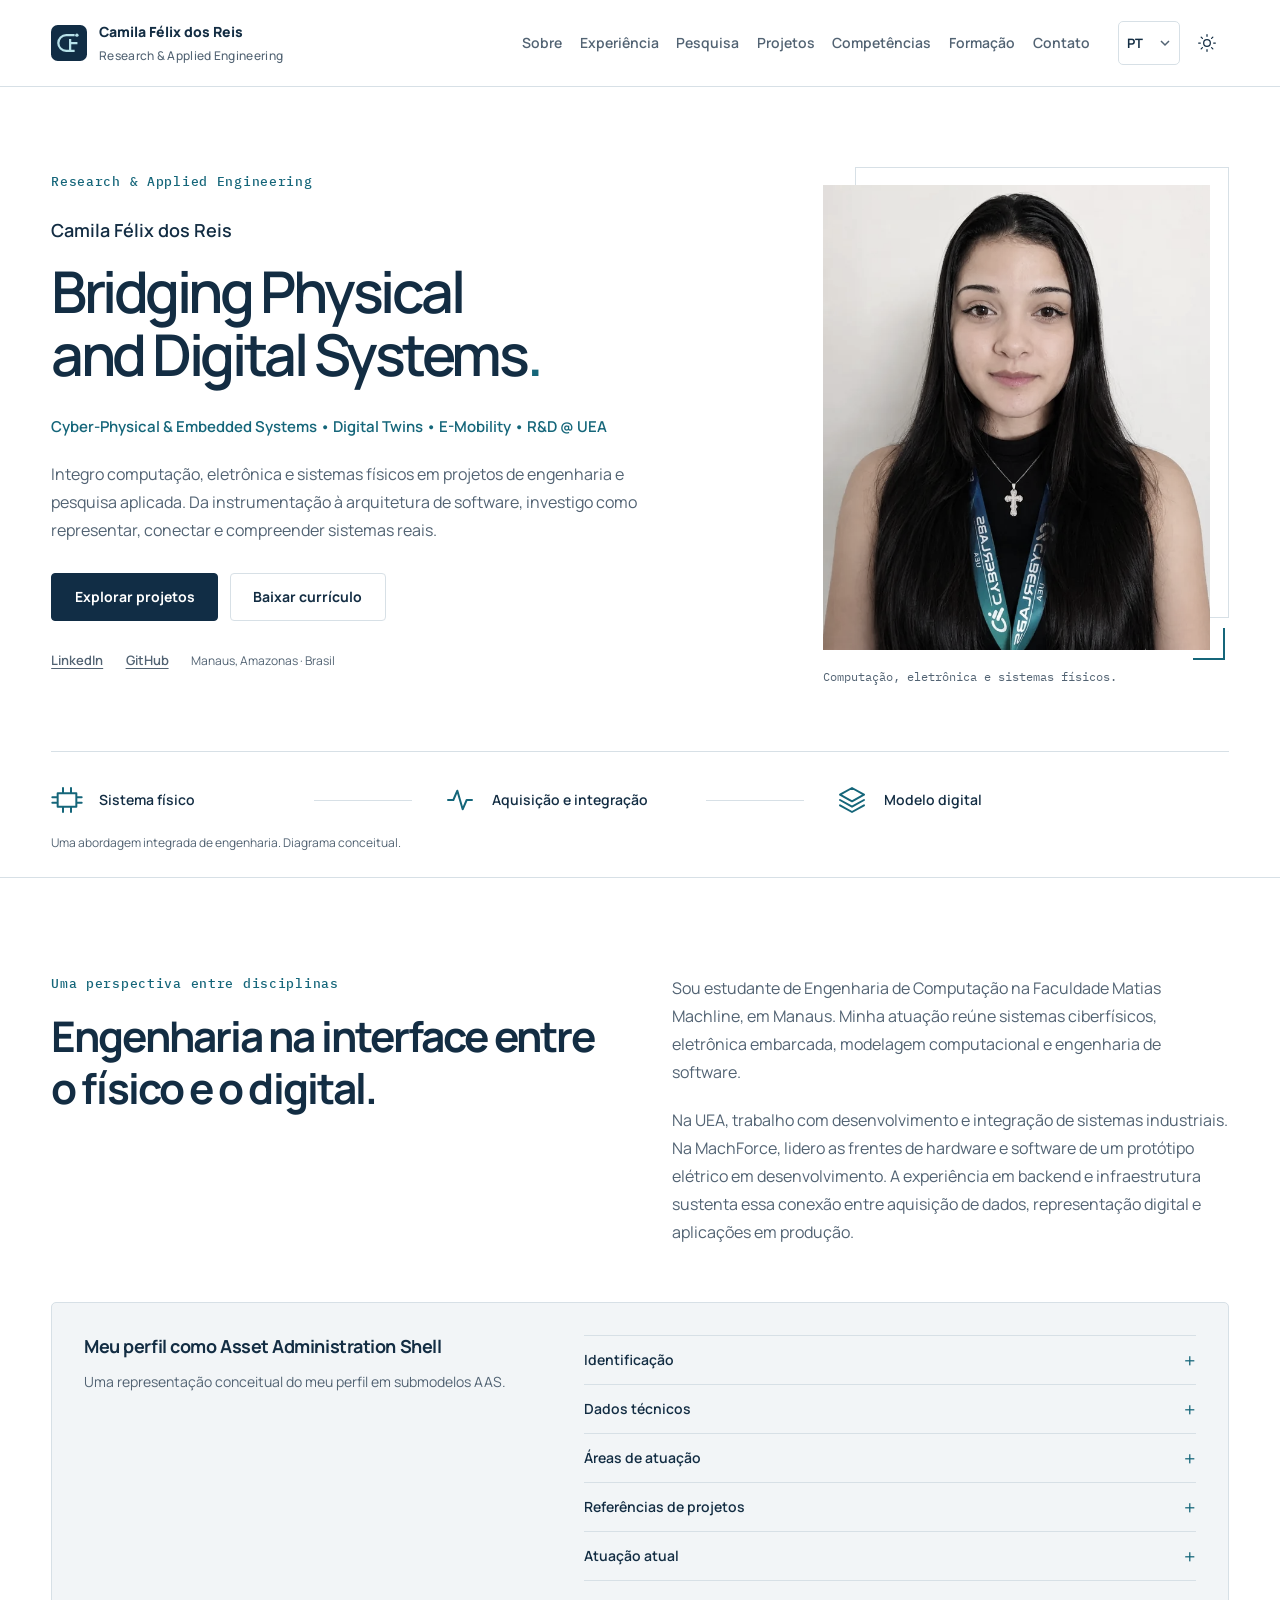
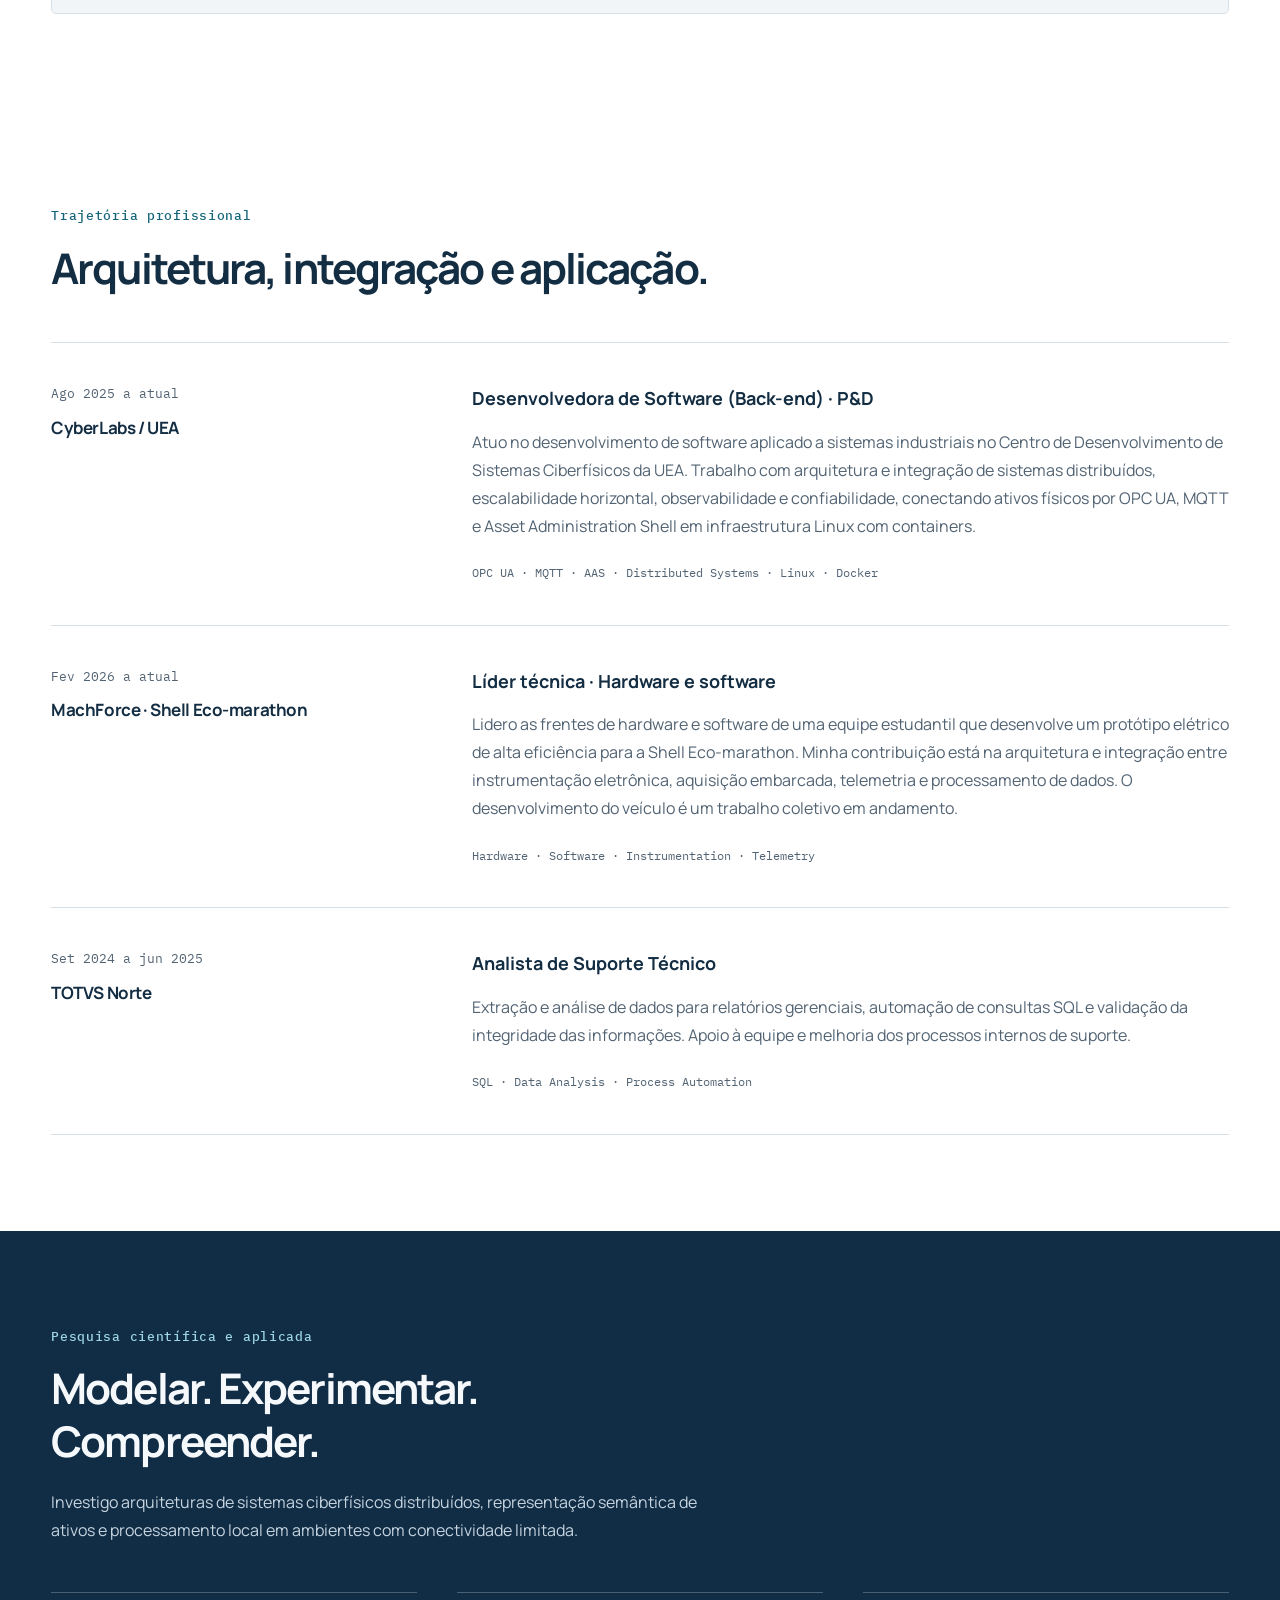
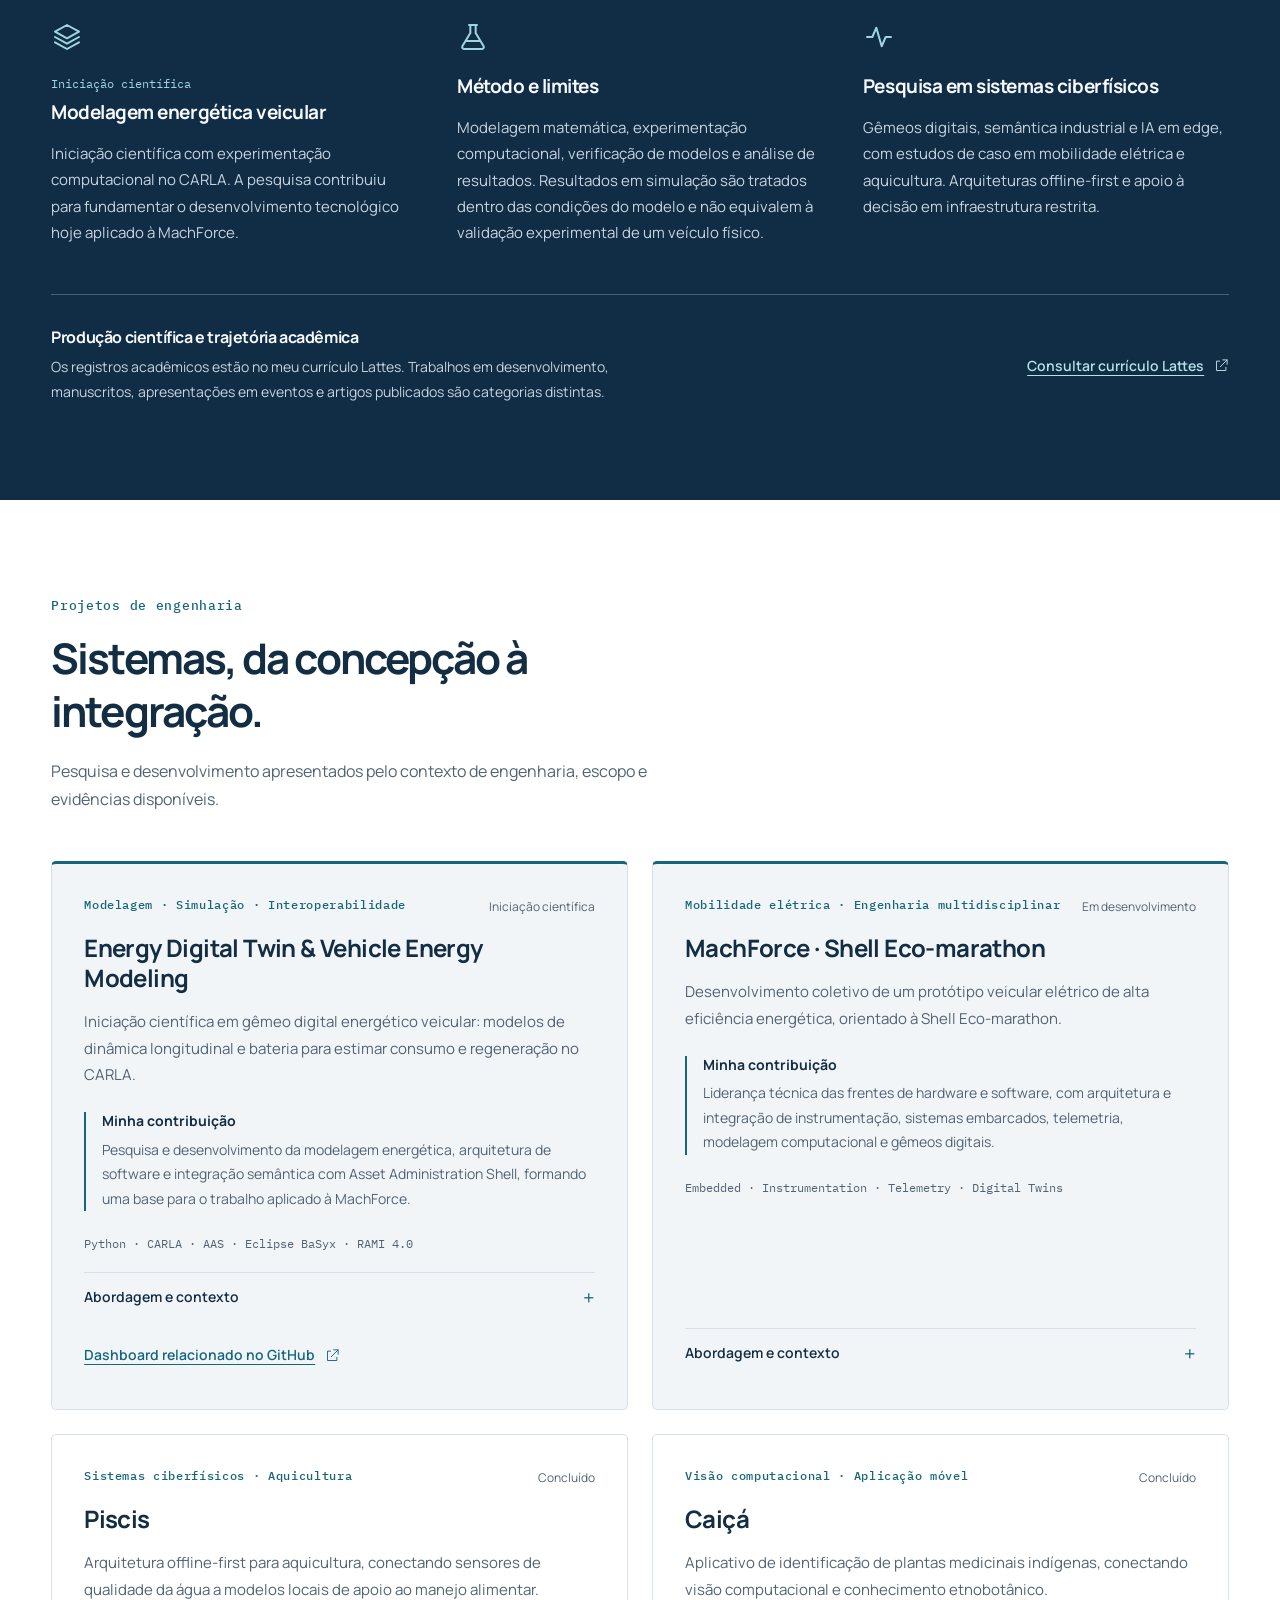
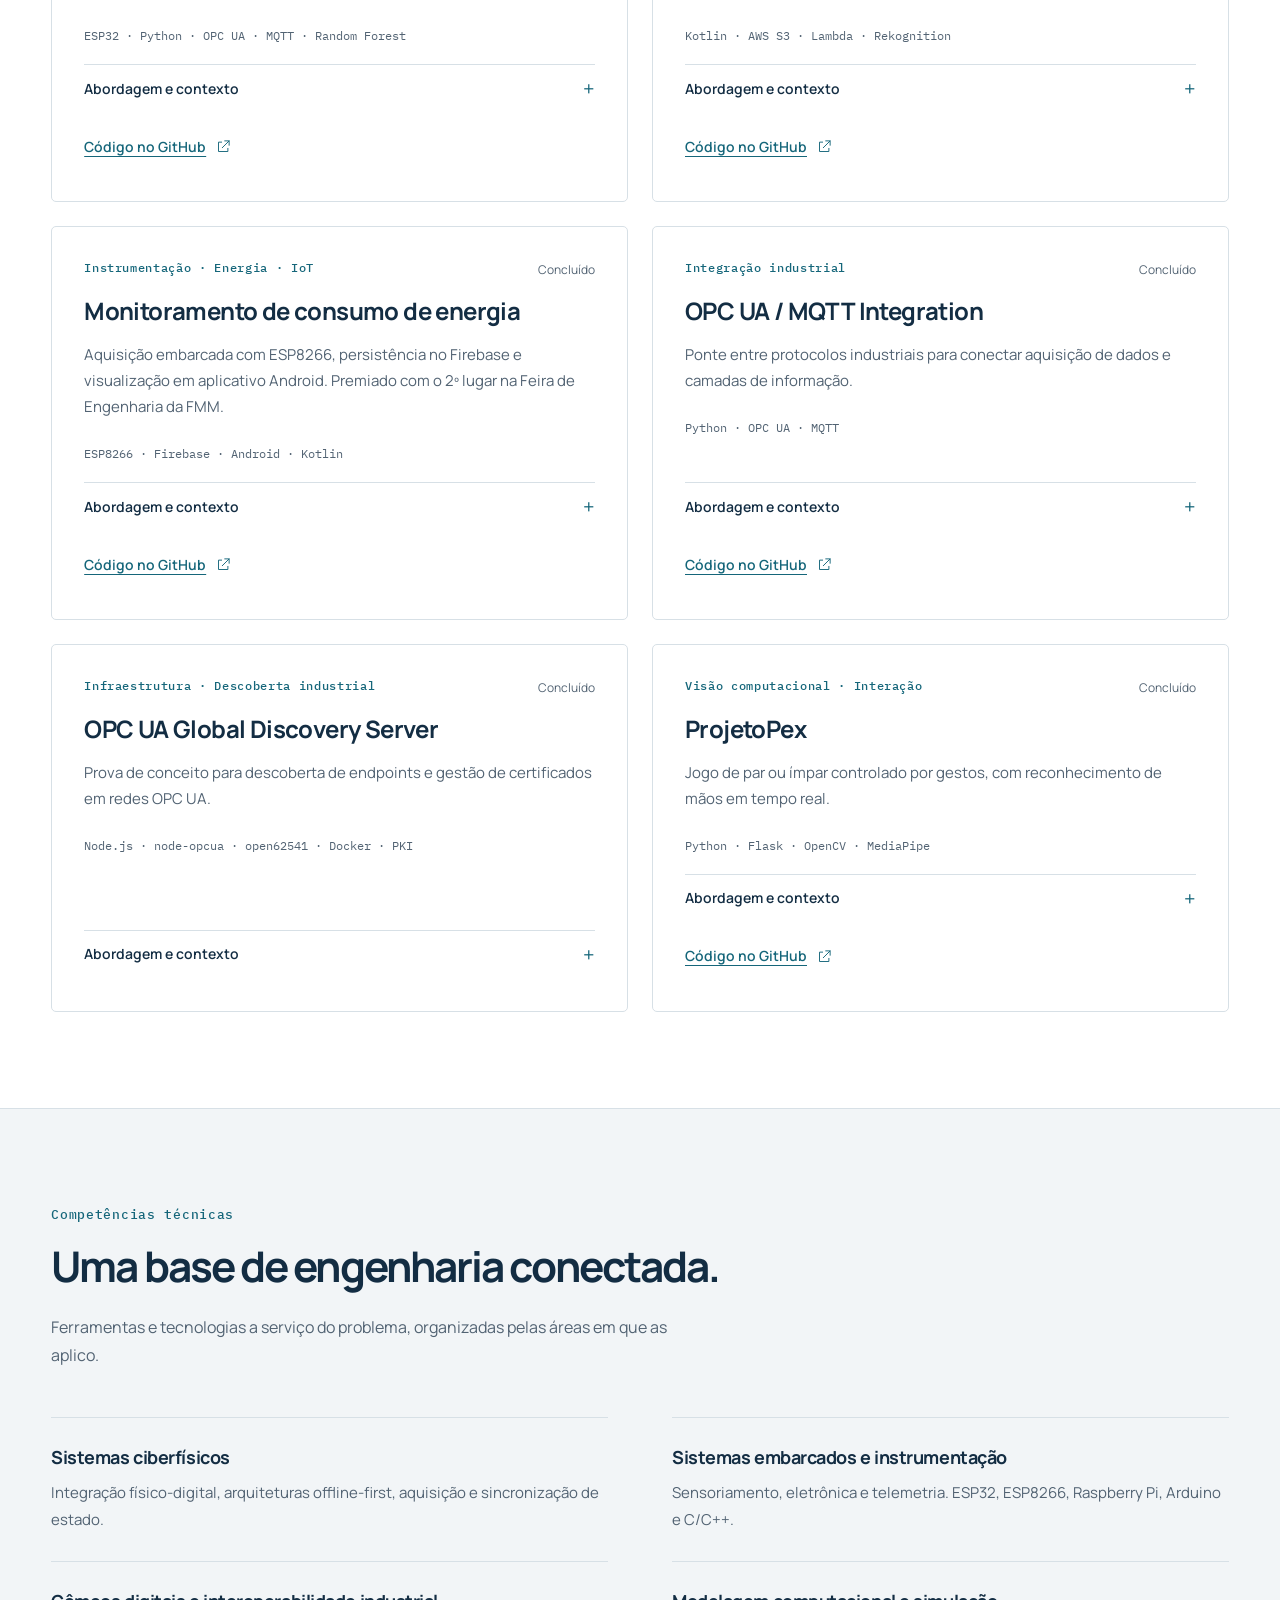
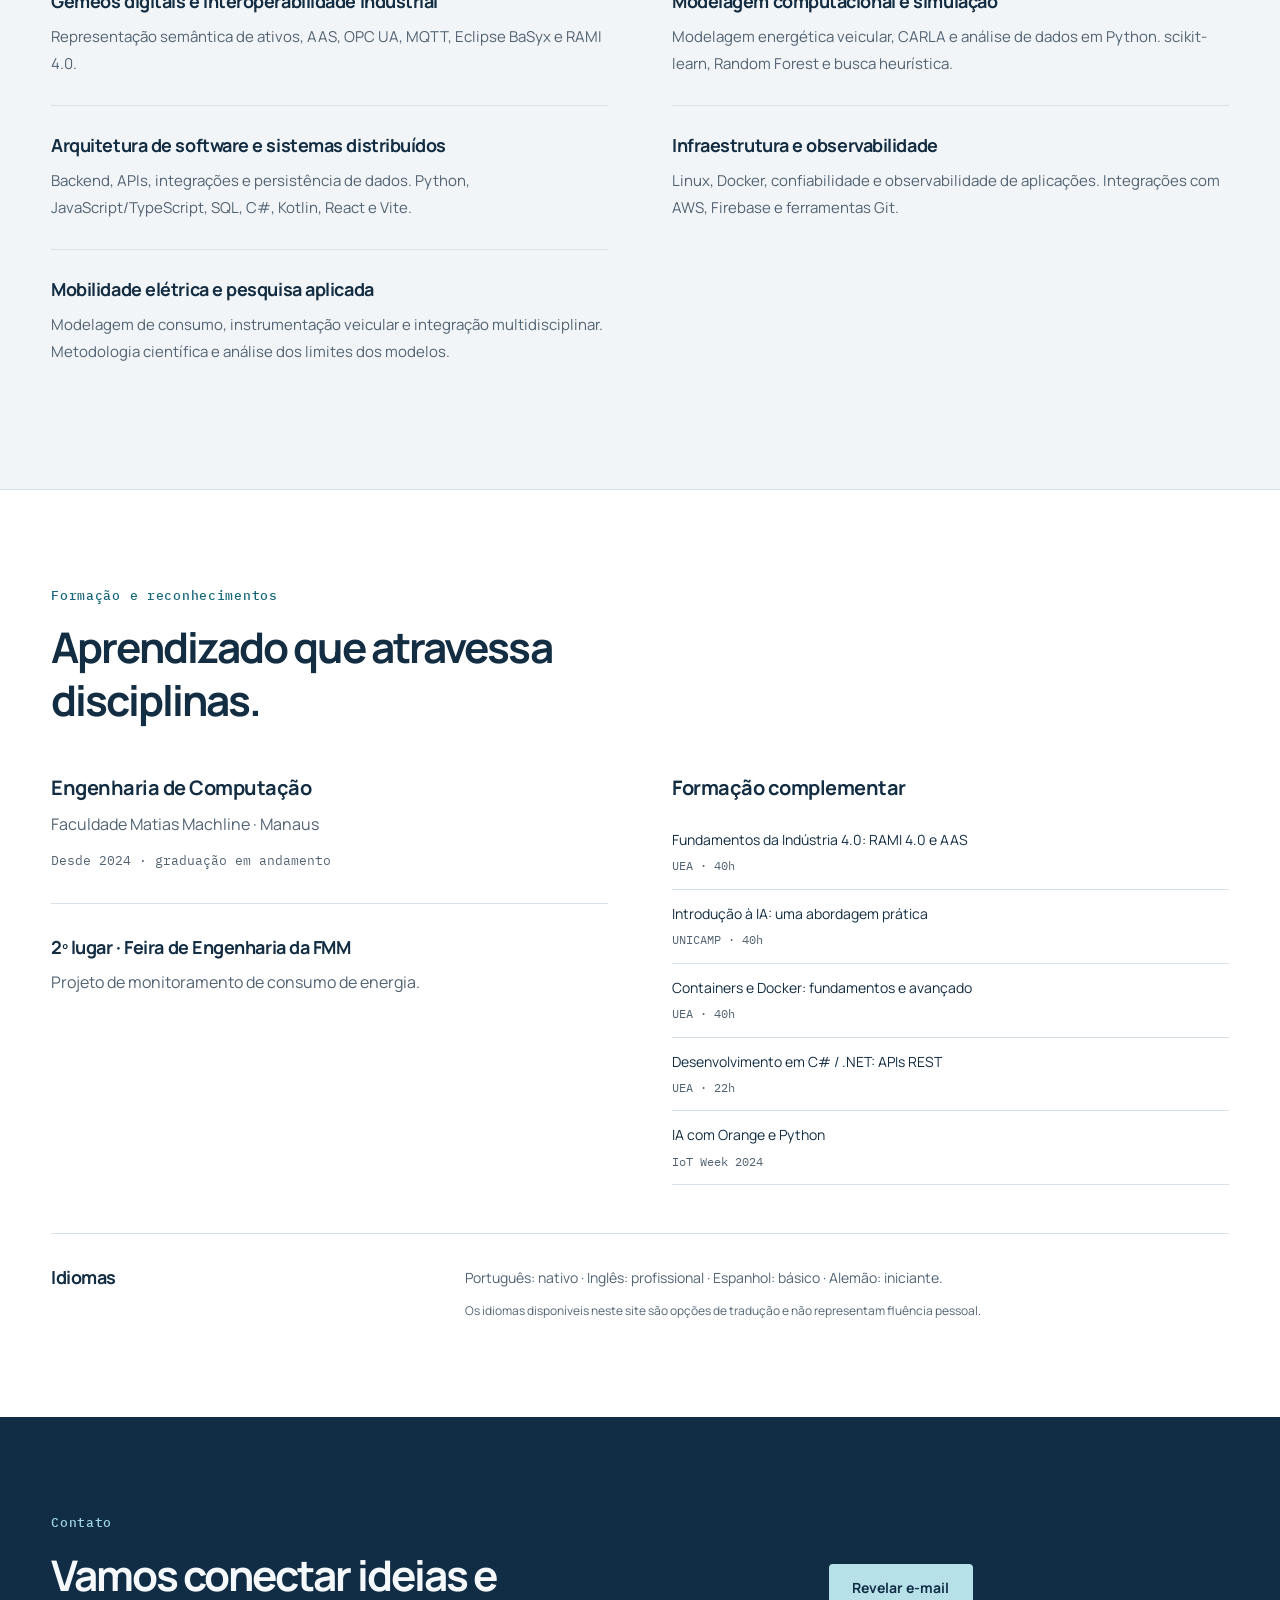
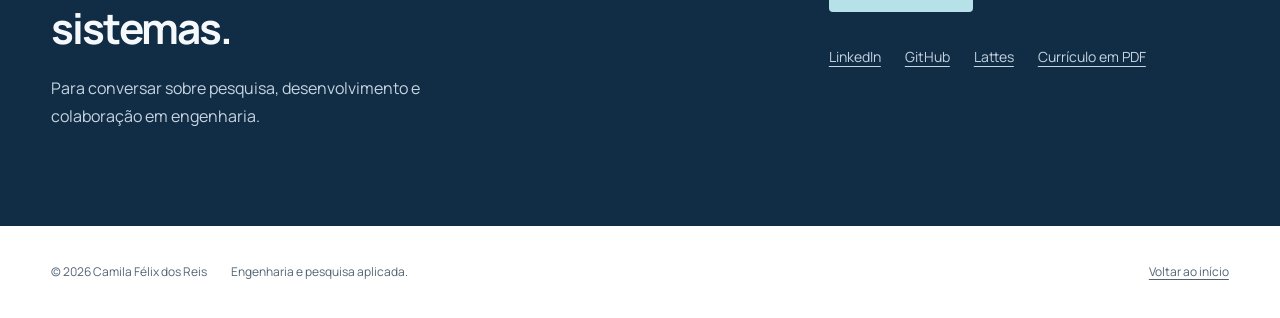
==== commit 4d68a73d: "feat(portfolio): redesign engineering and research portfolio" ====
--- a/index.html
+++ b/index.html
@@ -1,563 +1,214 @@
 <!DOCTYPE html>
 <html lang="pt-BR">
 <head>
-  <meta charset="UTF-8" />
-  <meta name="viewport" content="width=device-width, initial-scale=1.0" />
-  <title>Camila Felix dos Reis — Cyber-Physical Systems</title>
-  <meta name="description" content="Camila Felix dos Reis — Pesquisadora em Arquiteturas de Sistemas Ciberfísicos, Gêmeos Digitais, AAS/OPC UA e IA em edge." />
-  <link rel="canonical" href="https://cawzkf.github.io/" />
-  <meta property="og:type" content="website" />
-  <meta property="og:url" content="https://cawzkf.github.io/" />
-  <meta property="og:site_name" content="Camila Félix dos Reis" />
-  <meta property="og:locale" content="pt_BR" />
-  <meta property="og:title" content="Camila Félix dos Reis · Cyber-Physical Systems" />
-  <meta property="og:description" content="Arquiteturas para integração físico-digital: gêmeos digitais, representação semântica de ativos industriais (AAS/OPC UA) e IA em edge." />
-  <meta property="og:image" content="https://cawzkf.github.io/og-card.png" />
-  <meta property="og:image:width" content="1200" />
-  <meta property="og:image:height" content="630" />
-  <meta property="og:image:alt" content="Cartão do portfólio de Camila Félix dos Reis, em estilo terminal" />
-  <meta name="twitter:card" content="summary_large_image" />
-  <meta name="twitter:title" content="Camila Félix dos Reis · Cyber-Physical Systems" />
-  <meta name="twitter:description" content="Arquiteturas para integração físico-digital: gêmeos digitais, representação semântica de ativos industriais (AAS/OPC UA) e IA em edge." />
-  <meta name="twitter:image" content="https://cawzkf.github.io/og-card.png" />
-  <link rel="preconnect" href="https://fonts.googleapis.com" />
-  <link rel="preconnect" href="https://fonts.gstatic.com" crossorigin />
-  <link href="https://fonts.googleapis.com/css2?family=JetBrains+Mono:ital,wght@0,400;0,500;0,700;1,400&family=Space+Grotesk:wght@400;500;700&display=swap" rel="stylesheet" />
-  <link rel="stylesheet" href="styles.css" />
-  <link rel="icon" href="data:image/svg+xml,<svg xmlns='http://www.w3.org/2000/svg' viewBox='0 0 100 100'><text y='.9em' font-size='90' fill='%2316C60C'>%3E</text></svg>" />
+  <meta charset="UTF-8">
+  <meta name="viewport" content="width=device-width, initial-scale=1">
+  <meta name="color-scheme" content="light dark">
+  <title>Camila Félix dos Reis | Engenharia e pesquisa aplicada</title>
+  <meta name="description" content="Sistemas ciberfísicos e embarcados, gêmeos digitais e mobilidade elétrica. Pesquisa e projetos de engenharia de Camila Félix dos Reis.">
+  <link rel="canonical" href="https://cawzkf.github.io/">
+  <link rel="alternate" hreflang="pt-BR" href="https://cawzkf.github.io/">
+  <link rel="alternate" hreflang="en" href="https://cawzkf.github.io/?lang=en">
+  <link rel="alternate" hreflang="de" href="https://cawzkf.github.io/?lang=de">
+  <link rel="alternate" hreflang="zh-CN" href="https://cawzkf.github.io/?lang=zh-CN">
+  <link rel="alternate" hreflang="x-default" href="https://cawzkf.github.io/">
+  <meta property="og:type" content="website">
+  <meta property="og:url" content="https://cawzkf.github.io/">
+  <meta property="og:site_name" content="Camila Félix dos Reis">
+  <meta property="og:locale" content="pt_BR">
+  <meta property="og:locale:alternate" content="en_US">
+  <meta property="og:locale:alternate" content="de_DE">
+  <meta property="og:locale:alternate" content="zh_CN">
+  <meta property="og:title" content="Camila Félix dos Reis | Engenharia e pesquisa aplicada">
+  <meta property="og:description" content="Sistemas ciberfísicos e embarcados, gêmeos digitais e mobilidade elétrica. Pesquisa e projetos de engenharia de Camila Félix dos Reis.">
+  <meta property="og:image" content="https://cawzkf.github.io/og-card.png">
+  <meta property="og:image:width" content="1200">
+  <meta property="og:image:height" content="630">
+  <meta property="og:image:alt" content="Camila Félix dos Reis · Research &amp; Applied Engineering">
+  <meta name="twitter:card" content="summary_large_image">
+  <meta name="twitter:title" content="Camila Félix dos Reis | Engenharia e pesquisa aplicada">
+  <meta name="twitter:description" content="Sistemas ciberfísicos e embarcados, gêmeos digitais e mobilidade elétrica. Pesquisa e projetos de engenharia de Camila Félix dos Reis.">
+  <meta name="twitter:image" content="https://cawzkf.github.io/og-card.png">
+  <meta name="twitter:image:alt" content="Camila Félix dos Reis · Research &amp; Applied Engineering">
+  <link rel="icon" type="image/svg+xml" href="favicon.svg">
+  <link rel="preconnect" href="https://fonts.googleapis.com">
+  <link rel="preconnect" href="https://fonts.gstatic.com" crossorigin>
+  <link href="https://fonts.googleapis.com/css2?family=Manrope:wght@400;500;600;700;800&amp;family=IBM+Plex+Mono:wght@400;500&amp;display=swap" rel="stylesheet">
+  <script src="theme-init.js"></script>
+  <link rel="stylesheet" href="styles.css">
+  <script src="translations.js" defer></script>
+  <script src="script.js" defer></script>
 </head>
 <body>
-  <div class="scanlines" aria-hidden="true"></div>
-  <div class="noise" aria-hidden="true"></div>
-
-  <!-- ===== BOOT SEQUENCE ===== -->
-  <div id="boot" class="boot">
-    <pre class="boot-log" id="boot-log"></pre>
-  </div>
-
-  <!-- ===== TOP BAR ===== -->
-  <header class="topbar">
-    <a href="#top" class="brand">
-      <span class="prompt">camila@cps</span><span class="sep">:</span><span class="path">~</span><span class="cursor-static">$</span>
-    </a>
-    <nav class="nav">
-      <a href="#about" data-i18n="nav.about">sobre</a>
-      <a href="#aas" data-i18n="nav.aas">aas</a>
-      <a href="#experience" data-i18n="nav.experience">experiência</a>
-      <a href="#research" data-i18n="nav.research">pesquisa</a>
-      <a href="#projects" data-i18n="nav.projects">projetos</a>
-      <a href="#stack" data-i18n="nav.stack">stack</a>
-      <a href="#contact" data-i18n="nav.contact">contato</a>
-    </nav>
-    <button type="button" class="lang-toggle" id="lang-toggle" aria-label="Toggle language">
-      <span class="lang-opt active" data-lang="pt">PT</span>
-      <span class="lang-sep">/</span>
-      <span class="lang-opt" data-lang="en">EN</span>
-    </button>
+  <a class="skip-link" href="#main"><span data-i18n="ui.skip">Ir para o conteúdo</span></a>
+  <header class="site-header">
+    <div class="header-inner">
+      <a class="brand" href="#top" aria-label="Início" data-i18n-aria-label="nav.home"><img src="favicon.svg" alt="" width="36" height="36"><span>Camila Félix dos Reis<span class="brand-sub" lang="en">Research &amp; Applied Engineering</span></span></a>
+      <nav class="nav" id="navigation" aria-label="Menu de navegação" data-i18n-aria-label="ui.menu"><a href="#about"><span data-i18n="nav.about">Sobre</span></a>
+<a href="#experience"><span data-i18n="nav.experience">Experiência</span></a>
+<a href="#research"><span data-i18n="nav.research">Pesquisa</span></a>
+<a href="#projects"><span data-i18n="nav.projects">Projetos</span></a>
+<a href="#stack"><span data-i18n="nav.stack">Competências</span></a>
+<a href="#extras"><span data-i18n="nav.education">Formação</span></a>
+<a href="#contact"><span data-i18n="nav.contact">Contato</span></a></nav>
+      <div class="header-tools">
+        <div class="language-control" hidden><label class="sr-only" for="language"><span data-i18n="ui.language">Idioma do site</span></label><select id="language" name="language"><option value="pt-BR" lang="pt-BR">PT</option><option value="en" lang="en">EN</option><option value="de" lang="de">DE</option><option value="zh-CN" lang="zh-CN">中文</option></select></div>
+        <button type="button" class="icon-button theme-toggle" id="theme-toggle" aria-label="Alternar tema claro e escuro" data-i18n-aria-label="ui.theme" aria-pressed="false" hidden><svg width="24" height="24" viewBox="0 0 24 24" fill="none" stroke="currentColor" stroke-width="1.5" stroke-linecap="round" stroke-linejoin="round" aria-hidden="true"><circle cx="12" cy="12" r="4"/><path d="M12 2v2m0 16v2M2 12h2m16 0h2M5 5l1.5 1.5m11 11L19 19M5 19l1.5-1.5m11-11L19 5"/></svg></button>
+        <button type="button" class="icon-button menu-toggle" id="menu-toggle" aria-label="Menu de navegação" data-i18n-aria-label="ui.menu" aria-controls="navigation" aria-expanded="false" hidden><svg width="24" height="24" viewBox="0 0 24 24" fill="none" stroke="currentColor" stroke-width="1.5" stroke-linecap="round" stroke-linejoin="round" aria-hidden="true"><path d="M4 6h16M4 12h16M4 18h16"/></svg></button>
+      </div>
+    </div>
   </header>
-
-  <main id="top">
-
-    <!-- ===== HERO ===== -->
-    <section class="hero">
-      <div class="hero-grid" aria-hidden="true"></div>
-      <div class="window hero-window">
-        <div class="window-bar">
-          <span class="wb-tab"><span class="wb-tname">~/whoami</span><span class="wb-tx">✕</span></span>
-          <span class="wb-add">＋</span><span class="wb-chev">⌄</span>
-          <span class="wb-gap"></span>
-          <span class="wb-ctl"><span class="c-min">﹣</span><span class="c-max">▢</span><span class="c-close">✕</span></span>
+  <main id="main">
+    <section class="hero" id="top" aria-labelledby="hero-title">
+      <div class="hero-content">
+        <p class="eyebrow" lang="en">Research &amp; Applied Engineering</p>
+        <p class="hero-name">Camila Félix dos Reis</p>
+        <h1 id="hero-title" lang="en"><span class="sr-only">Camila Félix dos Reis. </span>Bridging Physical<br>and Digital Systems<span class="accent">.</span></h1>
+        <p class="hero-headline" lang="en">Cyber-Physical &amp; Embedded Systems • Digital Twins • E-Mobility • <span class="nowrap">R&amp;D @ UEA</span></p>
+        <p data-i18n="hero.intro" class="hero-intro">Integro computação, eletrônica e sistemas físicos em projetos de engenharia e pesquisa aplicada. Da instrumentação à arquitetura de software, investigo como representar, conectar e compreender sistemas reais.</p>
+        <div class="hero-actions"><a class="button button-primary" href="#projects"><span data-i18n="hero.projects">Explorar projetos</span></a><a class="button button-secondary" href="Camila_Felix_dos_Reis_CV.pdf" download><span data-i18n="hero.cv">Baixar currículo</span></a></div>
+        <div class="hero-socials"><a href="https://www.linkedin.com/in/camila-felix-dos-reis" target="_blank" rel="noopener noreferrer">LinkedIn</a><a href="https://github.com/cawzkf" target="_blank" rel="noopener noreferrer">GitHub</a><span data-i18n="hero.location">Manaus, Amazonas · Brasil</span></div>
+      </div>
+      <figure class="hero-portrait">
+        <div class="portrait-frame"><img src="camila.webp" alt="Camila Félix dos Reis" width="1152" height="1536" fetchpriority="high"><span class="portrait-mark" aria-hidden="true"></span></div>
+        <figcaption><span data-i18n="hero.caption">Computação, eletrônica e sistemas físicos.</span></figcaption>
+      </figure>
+      <figure class="system-diagram">
+        <ol><li><svg width="24" height="24" viewBox="0 0 24 24" fill="none" stroke="currentColor" stroke-width="1.5" stroke-linecap="round" stroke-linejoin="round" aria-hidden="true"><path d="M5 7h14v10H5zM9 3v4m6-4v4M9 17v4m6-4v4M1 10h4m-4 4h4m14-4h4m-4 4h4"/></svg><span data-i18n="diagram.physical">Sistema físico</span></li><li><svg width="24" height="24" viewBox="0 0 24 24" fill="none" stroke="currentColor" stroke-width="1.5" stroke-linecap="round" stroke-linejoin="round" aria-hidden="true"><path d="M3 12h4l3-7 4 14 3-7h4"/></svg><span data-i18n="diagram.integration">Aquisição e integração</span></li><li><svg width="24" height="24" viewBox="0 0 24 24" fill="none" stroke="currentColor" stroke-width="1.5" stroke-linecap="round" stroke-linejoin="round" aria-hidden="true"><path d="m12 3 9 5-9 5-9-5 9-5Zm-9 9 9 5 9-5M3 16l9 5 9-5"/></svg><span data-i18n="diagram.digital">Modelo digital</span></li></ol>
+        <figcaption data-i18n="diagram.caption">Uma abordagem integrada de engenharia. Diagrama conceitual.</figcaption>
+      </figure>
+    </section>
+    <section class="section about-section" id="about" aria-labelledby="about-title">
+      <div class="section-layout"><div class="section-heading"><p data-i18n="about.eyebrow" class="eyebrow">Uma perspectiva entre disciplinas</p><h2 id="about-title" data-i18n="about.title">Engenharia na interface entre o físico e o digital.</h2></div><div class="prose"><p data-i18n="about.p1">Sou estudante de Engenharia de Computação na Faculdade Matias Machline, em Manaus. Minha atuação reúne sistemas ciberfísicos, eletrônica embarcada, modelagem computacional e engenharia de software.</p><p data-i18n="about.p2">Na UEA, trabalho com desenvolvimento e integração de sistemas industriais. Na MachForce, lidero as frentes de hardware e software de um protótipo elétrico em desenvolvimento. A experiência em backend e infraestrutura sustenta essa conexão entre aquisição de dados, representação digital e aplicações em produção.</p></div></div>
+      <div class="asset-profile" id="aas">
+        <div><h3 data-i18n="profile.title">Meu perfil como Asset Administration Shell</h3><p data-i18n="profile.hint">Uma representação conceitual do meu perfil em submodelos AAS.</p></div>
+        <div class="asset-submodels">
+          <details class="aas-node"><summary><span data-i18n="profile.identification">Identificação</span></summary><dl><dt>idShort</dt><dd>CamilaFelixDosReis</dd><dt data-i18n="profile.role">Sistemas ciberfísicos e pesquisa aplicada</dt><dd>R&amp;D @ UEA · MachForce</dd></dl></details>
+          <details class="aas-node"><summary><span data-i18n="profile.technical">Dados técnicos</span></summary><p data-i18n="profile.degree">Engenharia de Computação · FMM</p><p data-i18n="education.levels">Português: nativo · Inglês: profissional · Espanhol: básico · Alemão: iniciante.</p></details>
+          <details class="aas-node"><summary><span data-i18n="profile.skills">Áreas de atuação</span></summary><p>CPS · Embedded Systems · Digital Twins · OPC UA · MQTT · Edge AI</p></details>
+          <details class="aas-node"><summary><span data-i18n="profile.projects">Referências de projetos</span></summary><ul><li><a href="#project-vehicle">Energy Digital Twin</a></li><li><a href="#project-machforce">MachForce</a></li><li><a href="https://github.com/cawzkf/piscis" target="_blank" rel="noopener noreferrer">Piscis</a></li><li><a href="https://github.com/cawzkf/caica" target="_blank" rel="noopener noreferrer">Caiçá</a></li><li><a href="https://github.com/cawzkf/ua-mqtt-integration" target="_blank" rel="noopener noreferrer">OPC UA / MQTT</a></li></ul></details>
+          <details class="aas-node"><summary><span data-i18n="profile.state">Atuação atual</span></summary><p data-i18n="profile.availability">Pesquisa e colaboração em engenharia</p></details>
         </div>
-        <div class="window-body">
-          <p class="line prompt-line"><span class="p10k-seg">~</span><span class="p10k-arrow">❯</span> <span class="typed" id="hero-cmd"></span><span class="cursor"></span><span class="p10k-clock" id="clock">00:00:00</span></p>
-          <div class="hero-output" id="hero-output">
-            <div class="hero-avatar">
-              <img src="camila.webp" alt="Camila Félix dos Reis" loading="lazy" />
-              <span class="avatar-tag">./camila.webp</span>
-            </div>
-            <h1 class="hero-name">Camila Félix dos Reis</h1>
-            <p class="hero-role" data-i18n="hero.role">Engenharia de Computação · Digital Twin &amp; CPS · Embedded/Backend · Tech Lead @ Mach Force · P&amp;D @ UEA</p>
-            <p class="hero-desc" data-i18n="hero.desc">
-              Projeto arquiteturas para integração físico-digital: gêmeos digitais, representação
-              semântica de ativos industriais (AAS/OPC UA) e inteligência computacional em
-              ambientes com restrição de infraestrutura.
-            </p>
-            <div class="hero-tags">
-              <span class="tag">AAS</span>
-              <span class="tag">OPC UA</span>
-              <span class="tag">RAMI 4.0</span>
-              <span class="tag">Digital Twin</span>
-              <span class="tag">Edge AI</span>
-              <span class="tag">MQTT</span>
-              <span class="tag">Shell Eco-marathon</span>
-            </div>
-            <div class="hero-actions">
-              <a class="btn primary" href="#projects" data-i18n="hero.cta1">ver projetos →</a>
-              <a class="btn" href="https://www.linkedin.com/in/camila-felix-dos-reis" target="_blank" rel="noopener">linkedin</a>
-              <a class="btn" href="http://lattes.cnpq.br/4899528348009614" target="_blank" rel="noopener" data-i18n="hero.cta2">currículo lattes</a>
-              <a class="btn" href="Camila_Felix_dos_Reis_CV.pdf" download data-i18n="hero.cta3">baixar cv (pdf)</a>
-            </div>
-          </div>
-        </div>
-      </div>
-    </section>
-
-    <!-- ===== ABOUT ===== -->
-    <section id="about" class="section">
-      <h2 class="section-title"><span class="hash">#</span> <span data-i18n="about.title">sobre</span></h2>
-      <div class="about-grid">
-        <div class="about-text">
-          <p data-i18n="about.p1">
-            Sou estudante de Engenharia de Computação na Faculdade Matias Machline (FMM), em Manaus.
-            Minha pesquisa concentra-se em <strong>arquiteturas de sistemas ciberfísicos distribuídos</strong>,
-            com ênfase em representação semântica de ativos industriais e processamento local
-            (edge) em ambientes com conectividade limitada.
-          </p>
-          <p data-i18n="about.p2">
-            Investigo como integrar o mundo físico e o digital de forma escalável e interoperável,
-            avaliando desempenho arquitetural, padrões da Indústria 4.0 e suporte à decisão baseado
-            em IA. Uso simulação veicular e sistemas inteligentes de aquicultura como estudos de caso
-            para validação experimental.
-          </p>
-          <p class="about-meta">
-            <span class="kv"><span class="k">local</span> <span class="v">Manaus / AM · Brasil</span></span>
-            <span class="kv"><span class="k">foco</span> <span class="v" data-i18n="about.focus">CPS · Digital Twins · Edge AI</span></span>
-            <span class="kv"><span class="k">lattes</span> <span class="v">4899528348009614</span></span>
-          </p>
-        </div>
-        <div class="window about-window">
-          <div class="window-bar">
-            <span class="wb-tab"><span class="wb-tname">~/status.json</span><span class="wb-tx">✕</span></span>
-            <span class="wb-add">＋</span><span class="wb-chev">⌄</span>
-            <span class="wb-gap"></span>
-            <span class="wb-ctl"><span class="c-min">﹣</span><span class="c-max">▢</span><span class="c-close">✕</span></span>
-          </div>
-          <div class="window-body mono">
-<pre class="json"><span class="brace">{</span>
-  <span class="key">"role"</span>: <span class="str" data-i18n="json.role">"Engenheira de Software · CPS"</span>,
-  <span class="key">"degree"</span>: <span class="str">"Eng. Computação (FMM)"</span>,
-  <span class="key">"since"</span>: <span class="num">2024</span>,
-  <span class="key">"areas"</span>: <span class="brace">[</span>
-    <span class="str">"Cyber-Physical Systems"</span>,
-    <span class="str">"Digital Twins"</span>,
-    <span class="str">"Industrial Semantics"</span>,
-    <span class="str">"Edge / Offline AI"</span>
-  <span class="brace">]</span>,
-  <span class="key">"status"</span>: <span class="str ok" data-i18n="json.status">"pesquisando"</span>
-<span class="brace">}</span></pre>
-          </div>
-        </div>
-      </div>
-    </section>
-
-    <!-- ===== AAS (asset administration shell) ===== -->
-    <section id="aas" class="section">
-      <h2 class="section-title"><span class="hash">#</span> <span data-i18n="aas.title">eu como um ativo · AAS</span></h2>
-      <p class="section-sub">$ basyx shell get Camila_Felix_dos_Reis --tree</p>
-
-      <div class="window aas-window">
-        <div class="window-bar">
-          <span class="wb-tab"><span class="wb-tname">~/aas/Camila_Felix_dos_Reis.aasx</span><span class="wb-tx">✕</span></span>
-          <span class="wb-add">＋</span><span class="wb-chev">⌄</span>
-          <span class="wb-gap"></span>
-          <span class="wb-ctl"><span class="c-min">﹣</span><span class="c-max">▢</span><span class="c-close">✕</span></span>
-        </div>
-        <div class="window-body mono aas">
-          <div class="aas-root">
-            <span class="aas-kw">AAS</span> <span class="aas-asset">Camila_Felix_dos_Reis</span>
-            <span class="aas-id">[ id: 4899528348009614 ]</span>
-            <span class="aas-status"><span class="dot-live"></span><span data-i18n="aas.online">online</span></span>
-          </div>
-          <p class="aas-hint" data-i18n="aas.hint">// clique nos submodelos para expandir</p>
-
-          <div class="aas-tree">
-
-            <div class="aas-node open">
-              <button type="button" class="aas-toggle"><span class="aas-caret">▸</span> <span class="aas-sm">Submodel</span> <span class="aas-smname">Identification</span></button>
-              <div class="aas-children">
-                <div class="aas-prop"><span class="aas-k">idShort</span><span class="aas-v">CamilaFelixDosReis</span></div>
-                <div class="aas-prop"><span class="aas-k">role</span><span class="aas-v str" data-i18n="aas.role">"Engenheira de Software · CPS"</span></div>
-                <div class="aas-prop"><span class="aas-k">location</span><span class="aas-v str">"Manaus / AM · BR"</span></div>
-                <div class="aas-prop"><span class="aas-k">lattesId</span><span class="aas-v num">4899528348009614</span></div>
-              </div>
-            </div>
-
-            <div class="aas-node">
-              <button type="button" class="aas-toggle"><span class="aas-caret">▸</span> <span class="aas-sm">Submodel</span> <span class="aas-smname">TechnicalData</span></button>
-              <div class="aas-children">
-                <div class="aas-prop"><span class="aas-k">degree</span><span class="aas-v str">"Eng. Computação — FMM"</span></div>
-                <div class="aas-prop"><span class="aas-k">since</span><span class="aas-v num">2024</span></div>
-                <div class="aas-prop"><span class="aas-k">languages</span><span class="aas-v str" data-i18n="aas.langs">"PT (nativo) · EN (profissional) · ES (básico) · DE (iniciante)"</span></div>
-                <div class="aas-prop"><span class="aas-k">stack[]</span><span class="aas-v">Python · JS/TS · Kotlin · C/C++ · C#</span></div>
-              </div>
-            </div>
-
-            <div class="aas-node">
-              <button type="button" class="aas-toggle"><span class="aas-caret">▸</span> <span class="aas-sm">Submodel</span> <span class="aas-smname">Skills</span></button>
-              <div class="aas-children">
-                <div class="aas-prop"><span class="aas-k">cps[]</span><span class="aas-v">OPC UA · AAS · Eclipse BaSyx · MQTT · RAMI 4.0</span></div>
-                <div class="aas-prop"><span class="aas-k">ai[]</span><span class="aas-v">Random Forest · Genetic Algorithm · OpenCV</span></div>
-                <div class="aas-prop"><span class="aas-k">infra[]</span><span class="aas-v">Docker · AWS · CARLA · Linux</span></div>
-              </div>
-            </div>
-
-            <div class="aas-node">
-              <button type="button" class="aas-toggle"><span class="aas-caret">▸</span> <span class="aas-sm">Submodel</span> <span class="aas-smname">Projects</span> <span class="aas-ref" data-i18n="aas.refs">→ referências</span></button>
-              <div class="aas-children">
-                <div class="aas-prop"><span class="aas-k">ref</span><span class="aas-v">DigitalTwin_CARLA</span></div>
-                <div class="aas-prop"><span class="aas-k">ref</span><a class="aas-v link" href="https://github.com/cawzkf/piscis" target="_blank" rel="noopener">Piscis_Aquaculture</a></div>
-                <div class="aas-prop"><span class="aas-k">ref</span><a class="aas-v link" href="https://github.com/cawzkf/caica" target="_blank" rel="noopener">Caica_CloudEdge</a></div>
-                <div class="aas-prop"><span class="aas-k">ref</span><a class="aas-v link" href="https://github.com/cawzkf/ua-mqtt-integration" target="_blank" rel="noopener">UA_MQTT_Bridge</a></div>
-              </div>
-            </div>
-
-            <div class="aas-node">
-              <button type="button" class="aas-toggle"><span class="aas-caret">▸</span> <span class="aas-sm">Submodel</span> <span class="aas-smname">OperationalState</span></button>
-              <div class="aas-children">
-                <div class="aas-prop"><span class="aas-k">status</span><span class="aas-v str ok" data-i18n="aas.status">"pesquisando"</span></div>
-                <div class="aas-prop"><span class="aas-k">role</span><span class="aas-v str">"Tech Lead @ Mach Force"</span></div>
-                <div class="aas-prop"><span class="aas-k">availability</span><span class="aas-v str ok" data-i18n="aas.avail">"aberta a pesquisa e colaboração"</span></div>
-              </div>
-            </div>
-
-          </div>
-        </div>
-      </div>
-    </section>
-
-    <!-- ===== EXPERIENCE ===== -->
-    <section id="experience" class="section">
-      <h2 class="section-title"><span class="hash">#</span> <span data-i18n="exp.title">experiência</span></h2>
-      <p class="section-sub" data-i18n="exp.sub">$ git log --author="Camila" --oneline</p>
-
-      <div class="timeline">
-
-        <article class="tl-item">
-          <div class="tl-marker"></div>
-          <div class="tl-body">
-            <div class="tl-head">
-              <h3>Mach Force — Shell Eco-marathon</h3>
-              <span class="tl-date" data-i18n="exp.date1">fev 2026 — atual</span>
-            </div>
-            <span class="tl-role" data-i18n="exp.machforce.r">Líder Técnica (Hardware &amp; Software)</span>
-            <p data-i18n="exp.machforce.d">
-              Lidero as equipes de hardware e software de uma equipe estudantil que compete na Shell
-              Eco-marathon. Defino a arquitetura geral e a integração entre aquisição embarcada e backend,
-              conduzindo todo o pipeline de telemetria: da leitura dos sensores no veículo ao processamento,
-              validação e análise energética em tempo real, com persistência de séries temporais e dashboards
-              para decisão estratégica durante a corrida.
-            </p>
-            <div class="tl-stack"><span>Embedded</span><span data-i18n="tl.telem">Telemetria</span><span data-i18n="tl.rt">Tempo real</span><span>Backend</span><span>Dashboards</span></div>
-          </div>
-        </article>
-
-        <article class="tl-item">
-          <div class="tl-marker"></div>
-          <div class="tl-body">
-            <div class="tl-head">
-              <h3>Cyberlabs — UEA · Sistemas Ciberfísicos</h3>
-              <span class="tl-date" data-i18n="exp.date2">ago 2025 — atual</span>
-            </div>
-            <span class="tl-role" data-i18n="exp.uea.r">Engenheira de Software · P&amp;D</span>
-            <p data-i18n="exp.uea.d">
-              Cyberlabs, Centro de Desenvolvimento de Sistemas Ciberfísicos da UEA. Engenharia de
-              software, drivers e integrações que conectam o hardware ao software em ambientes reais:
-              representação digital de ativos físicos, arquiteturas offline-first e integração via
-              OPC UA / AAS e MQTT.
-            </p>
-            <div class="tl-stack"><span>OPC UA</span><span>AAS</span><span>MQTT</span><span>Drivers</span><span data-i18n="tl.integ">Integrações</span><span>Digital Twin</span></div>
-          </div>
-        </article>
-
-        <article class="tl-item">
-          <div class="tl-marker"></div>
-          <div class="tl-body">
-            <div class="tl-head">
-              <h3>TOTVS Norte</h3>
-              <span class="tl-date" data-i18n="exp.date3">set 2024 — jun 2025</span>
-            </div>
-            <span class="tl-role" data-i18n="exp.totvs.r">Analista de Suporte Técnico</span>
-            <p data-i18n="exp.totvs.d">
-              Extração e manipulação de dados para relatórios gerenciais; criação e automação de
-              relatórios SQL (CTEs, INSERT, UPDATE); validação e análise de informações para garantir
-              precisão e integridade dos processos; otimização de processos internos e suporte técnico à equipe.
-            </p>
-            <div class="tl-stack"><span>SQL</span><span>CTEs</span><span data-i18n="tl.autom">Automação</span><span data-i18n="tl.dados">Análise de dados</span></div>
-          </div>
-        </article>
-
-      </div>
-    </section>
-
-    <!-- ===== RESEARCH ===== -->
-    <section id="research" class="section">
-      <h2 class="section-title"><span class="hash">#</span> <span data-i18n="research.title">áreas de pesquisa</span></h2>
+      </div>
+    </section>
+    <section class="section" id="experience" aria-labelledby="experience-title">
+      <div class="section-heading"><p data-i18n="exp.eyebrow" class="eyebrow">Trajetória profissional</p><h2 id="experience-title" data-i18n="exp.title">Arquitetura, integração e aplicação.</h2></div>
+      <div class="experience-list">
+        <article class="experience-item"><div class="experience-meta"><p data-i18n="exp.uea.date" class="date">Ago 2025 a atual</p><h3>CyberLabs / UEA</h3></div><div class="experience-body"><p data-i18n="exp.uea.role" class="role">Desenvolvedora de Software (Back-end) · P&amp;D</p><p data-i18n="exp.uea.description">Atuo no desenvolvimento de software aplicado a sistemas industriais no Centro de Desenvolvimento de Sistemas Ciberfísicos da UEA. Trabalho com arquitetura e integração de sistemas distribuídos, escalabilidade horizontal, observabilidade e confiabilidade, conectando ativos físicos por OPC UA, MQTT e Asset Administration Shell em infraestrutura Linux com containers.</p><p class="tech-list">OPC UA · MQTT · AAS · Distributed Systems · Linux · Docker</p></div></article>
+        <article class="experience-item"><div class="experience-meta"><p data-i18n="exp.machforce.date" class="date">Fev 2026 a atual</p><h3>MachForce · Shell Eco-marathon</h3></div><div class="experience-body"><p data-i18n="exp.machforce.role" class="role">Líder técnica · Hardware e software</p><p data-i18n="exp.machforce.description">Lidero as frentes de hardware e software de uma equipe estudantil que desenvolve um protótipo elétrico de alta eficiência para a Shell Eco-marathon. Minha contribuição está na arquitetura e integração entre instrumentação eletrônica, aquisição embarcada, telemetria e processamento de dados. O desenvolvimento do veículo é um trabalho coletivo em andamento.</p><p class="tech-list">Hardware · Software · Instrumentation · Telemetry</p></div></article>
+        <article class="experience-item"><div class="experience-meta"><p data-i18n="exp.totvs.date" class="date">Set 2024 a jun 2025</p><h3>TOTVS Norte</h3></div><div class="experience-body"><p data-i18n="exp.totvs.role" class="role">Analista de Suporte Técnico</p><p data-i18n="exp.totvs.description">Extração e análise de dados para relatórios gerenciais, automação de consultas SQL e validação da integridade das informações. Apoio à equipe e melhoria dos processos internos de suporte.</p><p class="tech-list">SQL · Data Analysis · Process Automation</p></div></article>
+      </div>
+    </section>
+    <section class="research-band" id="research" aria-labelledby="research-title"><div class="section">
+      <div class="section-heading"><p data-i18n="research.eyebrow" class="eyebrow">Pesquisa científica e aplicada</p><h2 id="research-title" data-i18n="research.title">Modelar. Experimentar. Compreender.</h2><p data-i18n="research.intro" class="section-intro">Investigo arquiteturas de sistemas ciberfísicos distribuídos, representação semântica de ativos e processamento local em ambientes com conectividade limitada.</p></div>
       <div class="research-grid">
-        <article class="research-card">
-          <div class="rc-index">01</div>
-          <h3 data-i18n="research.1.t">Sistemas Ciberfísicos</h3>
-          <p data-i18n="research.1.d">Arquiteturas offline-first integrando camada física de sensoriamento, comunicação e representação semântica do ativo.</p>
-          <span class="rc-area" data-i18n="rc.a1">Eng. Elétrica · Arquitetura de Sistemas</span>
-        </article>
-        <article class="research-card">
-          <div class="rc-index">02</div>
-          <h3 data-i18n="research.2.t">Gêmeos Digitais</h3>
-          <p data-i18n="research.2.d">Modelagem físico-digital estruturada segundo RAMI 4.0, com sincronização de estado em tempo real e estimativa energética.</p>
-          <span class="rc-area" data-i18n="rc.a2">Automação · Controle</span>
-        </article>
-        <article class="research-card">
-          <div class="rc-index">03</div>
-          <h3 data-i18n="research.3.t">Semântica Industrial</h3>
-          <p data-i18n="research.3.d">Representação de ativos via Asset Administration Shell (AAS) e OPC UA para interoperabilidade entre sistemas.</p>
-          <span class="rc-area" data-i18n="rc.a3">Instrumentação · Sensores</span>
-        </article>
-        <article class="research-card">
-          <div class="rc-index">04</div>
-          <h3 data-i18n="research.4.t">IA em Edge</h3>
-          <p data-i18n="research.4.d">Modelos preditivos leves (Random Forest, busca heurística) para suporte à decisão local em infraestrutura restrita.</p>
-          <span class="rc-area" data-i18n="rc.a4">Processos Elétricos e Industriais</span>
-        </article>
-      </div>
-    </section>
-
-    <!-- ===== PROJECTS ===== -->
-    <section id="projects" class="section">
-      <h2 class="section-title"><span class="hash">#</span> <span data-i18n="projects.title">projetos</span></h2>
-      <p class="section-sub" data-i18n="projects.sub">$ ls ~/projetos --sort=relevance</p>
-
-      <div class="projects">
-
-        <article class="project featured">
-          <div class="proj-head">
-            <span class="proj-id">001</span>
-            <h3>Digital Twin Energético Veicular — CARLA</h3>
-            <span class="proj-status wip" data-i18n="proj.wip">em andamento</span>
-          </div>
-          <p data-i18n="proj.carla.d">
-            Protótipo de gêmeo digital energético veicular estruturado por RAMI 4.0. Integra modelo
-            dinâmico longitudinal e modelo de bateria para estimar consumo e regeneração em tempo real
-            no simulador CARLA. Arquitetura em camadas (Integração, Funcional, Informação, Comunicação)
-            com AAS sincronizada via Eclipse BaSyx, publicação MQTT e servidor OPC UA. Validado por 89
-            testes unitários e verificação analítica com erro nulo. Latência medida do caminho raw para processed em 248 amostras: 5,7 ms de média e 9,3 ms no p95, sobre passo de simulação de 100 ms.
-          </p>
-          <div class="proj-stack">
-            <span>Python</span><span>CARLA</span><span>OPC UA (asyncua)</span><span>MQTT / Mosquitto</span><span>Eclipse BaSyx v2</span><span>AAS</span><span>RAMI 4.0</span>
-          </div>
-          <div class="proj-links">
-            <a href="https://github.com/cawzkf/marchforce-dashboard" target="_blank" rel="noopener">dashboard (React) →</a>
-          </div>
-        </article>
-
-        <article class="project">
-          <div class="proj-head">
-            <span class="proj-id">002</span>
-            <h3>Piscis — CPS Offline · Aquicultura</h3>
-            <span class="proj-status done" data-i18n="proj.done">concluído</span>
-          </div>
-          <p data-i18n="proj.aqua.d">
-            Piscis: arquitetura de sistema ciberfísico offline-first para aquicultura: sensoriamento embarcado (ESP32 + sensores de qualidade da água),
-            comunicação MQTT e representação semântica via OPC UA. Inclui modelos preditivos locais
-            (Random Forest) e busca heurística por Algoritmo Genético para apoio ao manejo alimentar.
-            Avalia desempenho, latência e comportamento em conectividade limitada. Open source.
-          </p>
-          <div class="proj-stack">
-            <span>ESP32</span><span data-i18n="stk.sens">Sensores</span><span>Python</span><span>OPC UA</span><span>MQTT</span><span>Random Forest</span><span>Genetic Algorithm</span><span>Edge</span>
-          </div>
-          <div class="proj-links">
-            <a href="https://github.com/cawzkf/piscis" target="_blank" rel="noopener">repo →</a>
-          </div>
-        </article>
-
-        <article class="project">
-          <div class="proj-head">
-            <span class="proj-id">003</span>
-            <h3>Caiçá — CloudEdge / Plantas Medicinais</h3>
-            <span class="proj-status done" data-i18n="proj.done">concluído</span>
-          </div>
-          <p data-i18n="proj.caica.d">
-            App móvel para identificação automatizada de plantas medicinais indígenas. Arquitetura
-            distribuída com visão computacional em nuvem (AWS S3, Lambda, Rekognition) e banco
-            etnobotânico, evoluindo para arquitetura híbrida com inferência local e operação offline.
-            Foco em democratizar o acesso ao conhecimento tradicional.
-          </p>
-          <div class="proj-stack">
-            <span>Kotlin</span><span>AWS S3</span><span>Lambda</span><span>Rekognition</span><span>Computer Vision</span><span>CloudEdge</span>
-          </div>
-          <div class="proj-links">
-            <a href="https://github.com/cawzkf/caica" target="_blank" rel="noopener">repo →</a>
-          </div>
-        </article>
-
-        <article class="project">
-          <div class="proj-head">
-            <span class="proj-id">004</span>
-            <h3>Monitoramento de Consumo de Energia</h3>
-            <span class="proj-status award" data-i18n="proj.award">2º lugar · Feira de Eng.</span>
-          </div>
-          <p data-i18n="proj.energy.d">
-            Sistema embarcado de monitoramento de consumo de energia em tempo real: aquisição com
-            ESP8266, persistência na nuvem (Firebase) e visualização em app Android. Premiado com
-            2º lugar na Feira de Engenharia da FMM.
-          </p>
-          <div class="proj-stack">
-            <span>ESP8266</span><span>Firebase</span><span>Android / Kotlin</span><span>IoT</span><span data-i18n="stk.rt">Tempo real</span>
-          </div>
-          <div class="proj-links">
-            <a href="https://github.com/cawzkf/EcoActivity" target="_blank" rel="noopener">repo →</a>
-          </div>
-        </article>
-
-        <article class="project">
-          <div class="proj-head">
-            <span class="proj-id">005</span>
-            <h3>OPC UA ⇄ MQTT Integration</h3>
-            <span class="proj-status done" data-i18n="proj.done">concluído</span>
-          </div>
-          <p data-i18n="proj.uamqtt.d">
-            Ponte de comunicação industrial integrando os protocolos OPC UA e MQTT, permitindo
-            interoperabilidade entre o chão de fábrica e camadas de informação/nuvem.
-          </p>
-          <div class="proj-stack">
-            <span>Python</span><span>OPC UA</span><span>MQTT</span><span>Industrial IoT</span>
-          </div>
-          <div class="proj-links">
-            <a href="https://github.com/cawzkf/ua-mqtt-integration" target="_blank" rel="noopener">repo →</a>
-          </div>
-        </article>
-
-        <article class="project">
-          <div class="proj-head">
-            <span class="proj-id">006</span>
-            <h3>GDS — OPC UA Global Discovery</h3>
-            <span class="proj-status done" data-i18n="proj.done">concluído</span>
-          </div>
-          <p data-i18n="proj.gds.d">
-            Prova de conceito de Global Discovery Server OPC UA com node-opcua e open62541, incluindo
-            gateway-api e simulador AAS, base para gestão de certificados e descoberta de endpoints
-            em redes industriais.
-          </p>
-          <div class="proj-stack">
-            <span>Node.js</span><span>open62541</span><span>node-opcua</span><span>Docker</span><span>PKI</span>
-          </div>
-        </article>
-
-        <article class="project">
-          <div class="proj-head">
-            <span class="proj-id">007</span>
-            <h3>ProjetoPex — Visão Computacional</h3>
-            <span class="proj-status done" data-i18n="proj.done">concluído</span>
-          </div>
-          <p data-i18n="proj.pex.d">
-            Jogo "Par ou Ímpar" controlado por gestos de mão usando visão computacional:
-            reconhecimento em tempo real com Flask, OpenCV e MediaPipe.
-          </p>
-          <div class="proj-stack">
-            <span>Python</span><span>Flask</span><span>OpenCV</span><span>MediaPipe</span>
-          </div>
-          <div class="proj-links">
-            <a href="https://github.com/cawzkf/ProjetoPex" target="_blank" rel="noopener">repo →</a>
-          </div>
-        </article>
-
-      </div>
-    </section>
-
-    <!-- ===== STACK ===== -->
-    <section id="stack" class="section">
-      <h2 class="section-title"><span class="hash">#</span> <span data-i18n="stack.title">stack</span></h2>
-      <div class="stack-grid">
-        <div class="stack-col">
-          <h4>// languages</h4>
-          <ul><li>Python</li><li>JavaScript / TypeScript</li><li>Kotlin</li><li>C / C++</li><li>C# · SQL</li></ul>
-        </div>
-        <div class="stack-col">
-          <h4>// embedded &amp; iot</h4>
-          <ul><li>ESP32 · ESP8266</li><li>Raspberry Pi · Arduino</li><li>MQTT</li><li>OPC UA</li><li data-i18n="stk.senstel">Sensores / telemetria</li></ul>
-        </div>
-        <div class="stack-col">
-          <h4>// cps &amp; industry 4.0</h4>
-          <ul><li>OPC UA (asyncua, open62541)</li><li>Asset Administration Shell</li><li>Eclipse BaSyx</li><li>RAMI 4.0</li></ul>
-        </div>
-        <div class="stack-col">
-          <h4>// data &amp; ai</h4>
-          <ul><li>scikit-learn (Random Forest)</li><li>Genetic Algorithms</li><li>OpenCV / MediaPipe</li><li>AWS Rekognition</li></ul>
-        </div>
-        <div class="stack-col">
-          <h4>// cloud, infra &amp; tools</h4>
-          <ul><li>AWS (Lambda, S3, API GW)</li><li>Firebase</li><li>Docker · CARLA</li><li>React + Vite</li><li>Git · Linux</li></ul>
-        </div>
-      </div>
-    </section>
-
-    <!-- ===== EXTRAS ===== -->
-    <section id="extras" class="section">
-      <h2 class="section-title"><span class="hash">#</span> <span data-i18n="extras.title">reconhecimentos &amp; idiomas</span></h2>
-      <div class="extras-grid">
-
-        <div class="extra-card">
-          <h4>// <span data-i18n="extras.honors">prêmios</span></h4>
-          <ul>
-            <li data-i18n="extras.honor1">2º lugar na Feira de Engenharia da FMM</li>
-          </ul>
-        </div>
-
-        <div class="extra-card">
-          <h4>// <span data-i18n="extras.certs">certificações</span></h4>
-          <ul class="cert-list">
-            <li><span class="cert-name" data-i18n="extras.c1">Fundamentos da Indústria 4.0 — RAMI 4.0 &amp; AAS</span><span class="cert-meta">UEA · 40h</span></li>
-            <li><span class="cert-name" data-i18n="extras.c2">Introdução à IA: uma Abordagem Prática</span><span class="cert-meta">UNICAMP · 40h</span></li>
-            <li><span class="cert-name" data-i18n="extras.c3">Containers &amp; Docker (Fundamentos + Avançado)</span><span class="cert-meta">UEA · 40h</span></li>
-            <li><span class="cert-name" data-i18n="extras.c4">Desenvolvimento em C# / .NET (APIs REST)</span><span class="cert-meta">UEA · 22h</span></li>
-            <li><span class="cert-name" data-i18n="extras.c5">IA com Orange e Python</span><span class="cert-meta">IoT Week 2024</span></li>
-          </ul>
-          <h4 class="mt"><span data-i18n="extras.comp">competências-chave</span></h4>
-          <div class="extra-tags"><span>IDTA</span><span>OPC UA</span><span data-i18n="extras.asset">Gestão de ativos</span></div>
-        </div>
-
-        <div class="extra-card">
-          <h4>// <span data-i18n="extras.langs">idiomas</span></h4>
-          <ul class="lang-list">
-            <li><span class="lg-name" data-i18n="extras.pt">Português</span><span class="lg-lvl" data-i18n="extras.ptlvl">nativo</span></li>
-            <li><span class="lg-name" data-i18n="extras.en">Inglês</span><span class="lg-lvl" data-i18n="extras.enlvl">profissional</span></li>
-            <li><span class="lg-name" data-i18n="extras.es">Espanhol</span><span class="lg-lvl" data-i18n="extras.eslvl">básico</span></li>
-            <li><span class="lg-name" data-i18n="extras.de">Alemão</span><span class="lg-lvl" data-i18n="extras.delvl">iniciante</span></li>
-          </ul>
-        </div>
-
-      </div>
-    </section>
-
-    <!-- ===== CONTACT ===== -->
-    <section id="contact" class="section contact">
-      <h2 class="section-title"><span class="hash">#</span> <span data-i18n="contact.title">contato</span></h2>
-      <div class="window contact-window">
-        <div class="window-bar">
-          <span class="wb-tab"><span class="wb-tname">~/contact</span><span class="wb-tx">✕</span></span>
-          <span class="wb-add">＋</span><span class="wb-chev">⌄</span>
-          <span class="wb-gap"></span>
-          <span class="wb-ctl"><span class="c-min">﹣</span><span class="c-max">▢</span><span class="c-close">✕</span></span>
-        </div>
-        <div class="window-body mono">
-          <p class="line"><span class="p10k-seg">~</span><span class="p10k-arrow">❯</span> <span data-i18n="contact.cmd">cat contato.txt</span></p>
-          <ul class="contact-list">
-            <li><span class="ck">github</span><a href="https://github.com/cawzkf" target="_blank" rel="noopener">github.com/cawzkf</a></li>
-            <li><span class="ck">email</span><a id="mail-link" href="#" data-u="camilafelixdosreis" data-d="gmail.com" rel="nofollow" data-i18n="contact.reveal">clique para revelar</a></li>
-            <li><span class="ck">lattes</span><a href="http://lattes.cnpq.br/4899528348009614" target="_blank" rel="noopener">lattes.cnpq.br/4899528348009614</a></li>
-            <li><span class="ck">local</span><span>Manaus / AM · Brasil</span></li>
-          </ul>
-          <p class="line muted"><span class="p10k-seg">~</span><span class="p10k-arrow">❯</span> <span class="cursor"></span></p>
-        </div>
-      </div>
-    </section>
-
+        <article class="research-card"><svg width="24" height="24" viewBox="0 0 24 24" fill="none" stroke="currentColor" stroke-width="1.5" stroke-linecap="round" stroke-linejoin="round" aria-hidden="true"><path d="m12 3 9 5-9 5-9-5 9-5Zm-9 9 9 5 9-5M3 16l9 5 9-5"/></svg><p data-i18n="ui.research" class="research-label">Iniciação científica</p><h3 data-i18n="research.ic.title">Modelagem energética veicular</h3><p data-i18n="research.ic.text">Iniciação científica com experimentação computacional no CARLA. A pesquisa contribuiu para fundamentar o desenvolvimento tecnológico hoje aplicado à MachForce.</p></article>
+        <article class="research-card"><svg width="24" height="24" viewBox="0 0 24 24" fill="none" stroke="currentColor" stroke-width="1.5" stroke-linecap="round" stroke-linejoin="round" aria-hidden="true"><path d="M9 3h6m-5 0v6L4 19a1.4 1.4 0 0 0 1.2 2h13.6a1.4 1.4 0 0 0 1.2-2L14 9V3M7 15h10"/></svg><h3 data-i18n="research.method.title">Método e limites</h3><p data-i18n="research.method.text">Modelagem matemática, experimentação computacional, verificação de modelos e análise de resultados. Resultados em simulação são tratados dentro das condições do modelo e não equivalem à validação experimental de um veículo físico.</p></article>
+        <article class="research-card"><svg width="24" height="24" viewBox="0 0 24 24" fill="none" stroke="currentColor" stroke-width="1.5" stroke-linecap="round" stroke-linejoin="round" aria-hidden="true"><path d="M3 12h4l3-7 4 14 3-7h4"/></svg><h3 data-i18n="research.applied.title">Pesquisa em sistemas ciberfísicos</h3><p data-i18n="research.applied.text">Gêmeos digitais, semântica industrial e IA em edge, com estudos de caso em mobilidade elétrica e aquicultura. Arquiteturas offline-first e apoio à decisão em infraestrutura restrita.</p></article>
+      </div>
+      <div class="research-records"><div><h3 data-i18n="research.records">Produção científica e trajetória acadêmica</h3><p data-i18n="research.records.text">Os registros acadêmicos estão no meu currículo Lattes. Trabalhos em desenvolvimento, manuscritos, apresentações em eventos e artigos publicados são categorias distintas.</p></div><a class="text-link" href="http://lattes.cnpq.br/4899528348009614" target="_blank" rel="noopener noreferrer"><span data-i18n="research.lattes">Consultar currículo Lattes</span><svg width="24" height="24" viewBox="0 0 24 24" fill="none" stroke="currentColor" stroke-width="1.5" stroke-linecap="round" stroke-linejoin="round" aria-hidden="true"><path d="M14 3h7v7m0-7L10 14M9 5H4v15h15v-5"/></svg></a></div>
+    </div></section>
+    <section class="section" id="projects" aria-labelledby="projects-title">
+      <div class="section-heading"><p data-i18n="projects.eyebrow" class="eyebrow">Projetos de engenharia</p><h2 id="projects-title" data-i18n="projects.title">Sistemas, da concepção à integração.</h2><p data-i18n="projects.intro" class="section-intro">Pesquisa e desenvolvimento apresentados pelo contexto de engenharia, escopo e evidências disponíveis.</p></div>
+      <div class="projects-grid"><article class="project project-featured" id="project-vehicle">
+  <div class="project-heading"><p data-i18n="project.vehicle.category" class="eyebrow">Modelagem · Simulação · Interoperabilidade</p><span data-i18n="ui.research" class="project-status">Iniciação científica</span></div>
+  <h3>Energy Digital Twin &amp; Vehicle Energy Modeling</h3>
+  <p data-i18n="project.vehicle.summary" class="project-summary">Iniciação científica em gêmeo digital energético veicular: modelos de dinâmica longitudinal e bateria para estimar consumo e regeneração no CARLA.</p>
+  <div class="contribution"><h4 data-i18n="ui.contribution">Minha contribuição</h4><p data-i18n="project.vehicle.contribution">Pesquisa e desenvolvimento da modelagem energética, arquitetura de software e integração semântica com Asset Administration Shell, formando uma base para o trabalho aplicado à MachForce.</p></div>
+  <p class="tech-list">Python · CARLA · AAS · Eclipse BaSyx · RAMI 4.0</p>
+  <details class="project-details"><summary><span data-i18n="ui.details">Abordagem e contexto</span></summary><p data-i18n="project.vehicle.detail">Arquitetura em camadas segundo RAMI 4.0, com Eclipse BaSyx, MQTT e OPC UA. Experimentação e verificação computacional de modelos. Os resultados são de simulação, sem equivalência com validação experimental de um veículo físico.</p></details>
+  <a class="text-link project-link" href="https://github.com/cawzkf/marchforce-dashboard" target="_blank" rel="noopener noreferrer"><span data-i18n="project.vehicle.link">Dashboard relacionado no GitHub</span><svg width="24" height="24" viewBox="0 0 24 24" fill="none" stroke="currentColor" stroke-width="1.5" stroke-linecap="round" stroke-linejoin="round" aria-hidden="true"><path d="M14 3h7v7m0-7L10 14M9 5H4v15h15v-5"/></svg></a>
+</article>
+<article class="project project-featured" id="project-machforce">
+  <div class="project-heading"><p data-i18n="project.machforce.category" class="eyebrow">Mobilidade elétrica · Engenharia multidisciplinar</p><span data-i18n="ui.progress" class="project-status">Em desenvolvimento</span></div>
+  <h3>MachForce · Shell Eco-marathon</h3>
+  <p data-i18n="project.machforce.summary" class="project-summary">Desenvolvimento coletivo de um protótipo veicular elétrico de alta eficiência energética, orientado à Shell Eco-marathon.</p>
+  <div class="contribution"><h4 data-i18n="ui.contribution">Minha contribuição</h4><p data-i18n="project.machforce.contribution">Liderança técnica das frentes de hardware e software, com arquitetura e integração de instrumentação, sistemas embarcados, telemetria, modelagem computacional e gêmeos digitais.</p></div>
+  <p class="tech-list">Embedded · Instrumentation · Telemetry · Digital Twins</p>
+  <details class="project-details"><summary><span data-i18n="ui.details">Abordagem e contexto</span></summary><p data-i18n="project.machforce.detail">Protótipo em desenvolvimento por uma equipe multidisciplinar. Construção integral e validação experimental do veículo não são apresentadas como concluídas. A participação em competição é um objetivo do projeto.</p></details>
+
+</article>
+<article class="project" id="project-piscis">
+  <div class="project-heading"><p data-i18n="project.piscis.category" class="eyebrow">Sistemas ciberfísicos · Aquicultura</p><span data-i18n="ui.completed" class="project-status">Concluído</span></div>
+  <h3>Piscis</h3>
+  <p data-i18n="project.piscis.summary" class="project-summary">Arquitetura offline-first para aquicultura, conectando sensores de qualidade da água a modelos locais de apoio ao manejo alimentar.</p>
+
+  <p class="tech-list">ESP32 · Python · OPC UA · MQTT · Random Forest</p>
+  <details class="project-details"><summary><span data-i18n="ui.details">Abordagem e contexto</span></summary><p data-i18n="project.piscis.detail">Sensoriamento com ESP32, MQTT e representação semântica via OPC UA. Random Forest e busca por Algoritmo Genético para apoio à decisão, considerando latência e conectividade limitada. Implementação disponível no repositório público.</p></details>
+  <a class="text-link project-link" href="https://github.com/cawzkf/piscis" target="_blank" rel="noopener noreferrer"><span data-i18n="ui.source">Código no GitHub</span><svg width="24" height="24" viewBox="0 0 24 24" fill="none" stroke="currentColor" stroke-width="1.5" stroke-linecap="round" stroke-linejoin="round" aria-hidden="true"><path d="M14 3h7v7m0-7L10 14M9 5H4v15h15v-5"/></svg></a>
+</article>
+<article class="project" id="project-caica">
+  <div class="project-heading"><p data-i18n="project.caica.category" class="eyebrow">Visão computacional · Aplicação móvel</p><span data-i18n="ui.completed" class="project-status">Concluído</span></div>
+  <h3>Caiçá</h3>
+  <p data-i18n="project.caica.summary" class="project-summary">Aplicativo de identificação de plantas medicinais indígenas, conectando visão computacional e conhecimento etnobotânico.</p>
+
+  <p class="tech-list">Kotlin · AWS S3 · Lambda · Rekognition</p>
+  <details class="project-details"><summary><span data-i18n="ui.details">Abordagem e contexto</span></summary><p data-i18n="project.caica.detail">Aplicação Kotlin com AWS S3, Lambda e Rekognition. A implementação em nuvem é distinguida da proposta de evolução para inferência local e operação offline.</p></details>
+  <a class="text-link project-link" href="https://github.com/cawzkf/caica" target="_blank" rel="noopener noreferrer"><span data-i18n="ui.source">Código no GitHub</span><svg width="24" height="24" viewBox="0 0 24 24" fill="none" stroke="currentColor" stroke-width="1.5" stroke-linecap="round" stroke-linejoin="round" aria-hidden="true"><path d="M14 3h7v7m0-7L10 14M9 5H4v15h15v-5"/></svg></a>
+</article>
+<article class="project" id="project-energy">
+  <div class="project-heading"><p data-i18n="project.energy.category" class="eyebrow">Instrumentação · Energia · IoT</p><span data-i18n="ui.completed" class="project-status">Concluído</span></div>
+  <h3 data-i18n="project.energy.title">Monitoramento de consumo de energia</h3>
+  <p data-i18n="project.energy.summary" class="project-summary">Aquisição embarcada com ESP8266, persistência no Firebase e visualização em aplicativo Android. Premiado com o 2º lugar na Feira de Engenharia da FMM.</p>
+
+  <p class="tech-list">ESP8266 · Firebase · Android · Kotlin</p>
+  <details class="project-details"><summary><span data-i18n="ui.details">Abordagem e contexto</span></summary><p data-i18n="project.energy.detail">Integração de sensoriamento e software móvel para acompanhamento do consumo em tempo real. Evidência pública disponível no repositório do aplicativo Android.</p></details>
+  <a class="text-link project-link" href="https://github.com/cawzkf/EcoActivity" target="_blank" rel="noopener noreferrer"><span data-i18n="ui.source">Código no GitHub</span><svg width="24" height="24" viewBox="0 0 24 24" fill="none" stroke="currentColor" stroke-width="1.5" stroke-linecap="round" stroke-linejoin="round" aria-hidden="true"><path d="M14 3h7v7m0-7L10 14M9 5H4v15h15v-5"/></svg></a>
+</article>
+<article class="project" id="project-bridge">
+  <div class="project-heading"><p data-i18n="project.bridge.category" class="eyebrow">Integração industrial</p><span data-i18n="ui.completed" class="project-status">Concluído</span></div>
+  <h3>OPC UA / MQTT Integration</h3>
+  <p data-i18n="project.bridge.summary" class="project-summary">Ponte entre protocolos industriais para conectar aquisição de dados e camadas de informação.</p>
+
+  <p class="tech-list">Python · OPC UA · MQTT</p>
+  <details class="project-details"><summary><span data-i18n="ui.details">Abordagem e contexto</span></summary><p data-i18n="project.bridge.detail">Integração em Python entre OPC UA e MQTT, voltada à interoperabilidade entre sistemas industriais e aplicações de informação.</p></details>
+  <a class="text-link project-link" href="https://github.com/cawzkf/ua-mqtt-integration" target="_blank" rel="noopener noreferrer"><span data-i18n="ui.source">Código no GitHub</span><svg width="24" height="24" viewBox="0 0 24 24" fill="none" stroke="currentColor" stroke-width="1.5" stroke-linecap="round" stroke-linejoin="round" aria-hidden="true"><path d="M14 3h7v7m0-7L10 14M9 5H4v15h15v-5"/></svg></a>
+</article>
+<article class="project" id="project-gds">
+  <div class="project-heading"><p data-i18n="project.gds.category" class="eyebrow">Infraestrutura · Descoberta industrial</p><span data-i18n="ui.completed" class="project-status">Concluído</span></div>
+  <h3>OPC UA Global Discovery Server</h3>
+  <p data-i18n="project.gds.summary" class="project-summary">Prova de conceito para descoberta de endpoints e gestão de certificados em redes OPC UA.</p>
+
+  <p class="tech-list">Node.js · node-opcua · open62541 · Docker · PKI</p>
+  <details class="project-details"><summary><span data-i18n="ui.details">Abordagem e contexto</span></summary><p data-i18n="project.gds.detail">Experimentação com node-opcua e open62541, incluindo gateway de API e simulador AAS. O escopo apresentado é de prova de conceito.</p></details>
+
+</article>
+<article class="project" id="project-pex">
+  <div class="project-heading"><p data-i18n="project.pex.category" class="eyebrow">Visão computacional · Interação</p><span data-i18n="ui.completed" class="project-status">Concluído</span></div>
+  <h3>ProjetoPex</h3>
+  <p data-i18n="project.pex.summary" class="project-summary">Jogo de par ou ímpar controlado por gestos, com reconhecimento de mãos em tempo real.</p>
+
+  <p class="tech-list">Python · Flask · OpenCV · MediaPipe</p>
+  <details class="project-details"><summary><span data-i18n="ui.details">Abordagem e contexto</span></summary><p data-i18n="project.pex.detail">Aplicação em Python e Flask com OpenCV e MediaPipe para aquisição de imagem, reconhecimento de gestos e interação com o jogo.</p></details>
+  <a class="text-link project-link" href="https://github.com/cawzkf/ProjetoPex" target="_blank" rel="noopener noreferrer"><span data-i18n="ui.source">Código no GitHub</span><svg width="24" height="24" viewBox="0 0 24 24" fill="none" stroke="currentColor" stroke-width="1.5" stroke-linecap="round" stroke-linejoin="round" aria-hidden="true"><path d="M14 3h7v7m0-7L10 14M9 5H4v15h15v-5"/></svg></a>
+</article></div>
+    </section>
+    <section class="expertise-band" id="stack" aria-labelledby="stack-title"><div class="section">
+      <div class="section-heading"><p data-i18n="expertise.eyebrow" class="eyebrow">Competências técnicas</p><h2 id="stack-title" data-i18n="expertise.title">Uma base de engenharia conectada.</h2><p data-i18n="expertise.intro" class="section-intro">Ferramentas e tecnologias a serviço do problema, organizadas pelas áreas em que as aplico.</p></div><div class="expertise-grid"><article class="expertise-item"><h3 data-i18n="expertise.cps.title">Sistemas ciberfísicos</h3><p data-i18n="expertise.cps.text">Integração físico-digital, arquiteturas offline-first, aquisição e sincronização de estado.</p></article>
+<article class="expertise-item"><h3 data-i18n="expertise.embedded.title">Sistemas embarcados e instrumentação</h3><p data-i18n="expertise.embedded.text">Sensoriamento, eletrônica e telemetria. ESP32, ESP8266, Raspberry Pi, Arduino e C/C++.</p></article>
+<article class="expertise-item"><h3 data-i18n="expertise.twins.title">Gêmeos digitais e interoperabilidade industrial</h3><p data-i18n="expertise.twins.text">Representação semântica de ativos, AAS, OPC UA, MQTT, Eclipse BaSyx e RAMI 4.0.</p></article>
+<article class="expertise-item"><h3 data-i18n="expertise.modeling.title">Modelagem computacional e simulação</h3><p data-i18n="expertise.modeling.text">Modelagem energética veicular, CARLA e análise de dados em Python. scikit-learn, Random Forest e busca heurística.</p></article>
+<article class="expertise-item"><h3 data-i18n="expertise.software.title">Arquitetura de software e sistemas distribuídos</h3><p data-i18n="expertise.software.text">Backend, APIs, integrações e persistência de dados. Python, JavaScript/TypeScript, SQL, C#, Kotlin, React e Vite.</p></article>
+<article class="expertise-item"><h3 data-i18n="expertise.infra.title">Infraestrutura e observabilidade</h3><p data-i18n="expertise.infra.text">Linux, Docker, confiabilidade e observabilidade de aplicações. Integrações com AWS, Firebase e ferramentas Git.</p></article>
+<article class="expertise-item"><h3 data-i18n="expertise.mobility.title">Mobilidade elétrica e pesquisa aplicada</h3><p data-i18n="expertise.mobility.text">Modelagem de consumo, instrumentação veicular e integração multidisciplinar. Metodologia científica e análise dos limites dos modelos.</p></article></div>
+    </div></section>
+    <section class="section" id="extras" aria-labelledby="extras-title">
+      <div class="section-heading"><p data-i18n="education.eyebrow" class="eyebrow">Formação e reconhecimentos</p><h2 id="extras-title" data-i18n="education.title">Aprendizado que atravessa disciplinas.</h2></div>
+      <div class="education-grid">
+        <div class="education-primary"><article><h3 data-i18n="education.degree">Engenharia de Computação</h3><p data-i18n="education.school">Faculdade Matias Machline · Manaus</p><p data-i18n="education.date" class="date">Desde 2024 · graduação em andamento</p></article><article class="achievement"><h3 data-i18n="education.award.title">2º lugar · Feira de Engenharia da FMM</h3><p data-i18n="education.award.text">Projeto de monitoramento de consumo de energia.</p></article></div>
+        <div><h3 data-i18n="education.certs">Formação complementar</h3><ul class="certificate-list"><li><span data-i18n="education.c1">Fundamentos da Indústria 4.0: RAMI 4.0 e AAS</span><span class="cert-meta">UEA · 40h</span></li>
+<li><span data-i18n="education.c2">Introdução à IA: uma abordagem prática</span><span class="cert-meta">UNICAMP · 40h</span></li>
+<li><span data-i18n="education.c3">Containers e Docker: fundamentos e avançado</span><span class="cert-meta">UEA · 40h</span></li>
+<li><span data-i18n="education.c4">Desenvolvimento em C# / .NET: APIs REST</span><span class="cert-meta">UEA · 22h</span></li>
+<li><span data-i18n="education.c5">IA com Orange e Python</span><span class="cert-meta">IoT Week 2024</span></li></ul></div>
+      </div>
+      <div class="language-note"><h3 data-i18n="education.languages">Idiomas</h3><div><p data-i18n="education.levels">Português: nativo · Inglês: profissional · Espanhol: básico · Alemão: iniciante.</p><p data-i18n="education.note" class="small">Os idiomas disponíveis neste site são opções de tradução e não representam fluência pessoal.</p></div></div>
+    </section>
+    <section class="contact-section" id="contact" aria-labelledby="contact-title"><div class="section">
+      <div><p data-i18n="contact.eyebrow" class="eyebrow">Contato</p><h2 data-i18n="contact.title" id="contact-title">Vamos conectar ideias e sistemas.</h2><p data-i18n="contact.text">Para conversar sobre pesquisa, desenvolvimento e colaboração em engenharia.</p></div>
+      <div class="contact-actions"><button type="button" class="button button-contact" id="mail-reveal" data-u="camilafelixdosreis" data-d="gmail.com" hidden><span data-i18n="contact.email">Revelar e-mail</span></button><a id="mail-link" class="email-link" hidden></a><noscript><a href="https://www.linkedin.com/in/camila-felix-dos-reis" rel="noopener noreferrer">LinkedIn</a></noscript><div class="contact-links"><a href="https://www.linkedin.com/in/camila-felix-dos-reis" target="_blank" rel="noopener noreferrer">LinkedIn</a><a href="https://github.com/cawzkf" target="_blank" rel="noopener noreferrer">GitHub</a><a href="http://lattes.cnpq.br/4899528348009614" target="_blank" rel="noopener noreferrer">Lattes</a><a href="Camila_Felix_dos_Reis_CV.pdf" download><span data-i18n="contact.cv">Currículo em PDF</span></a></div></div>
+    </div></section>
   </main>
-
-  <footer class="footer">
-    <span data-i18n="footer.built">construído com shell &amp; café </span>
-    <span class="foot-sep">·</span>
-    <span>© <span id="year"></span> Camila Félix dos Reis</span>
-  </footer>
-
-  <script src="script.js"></script>
+  <footer class="footer"><div><span>© <span id="year">2026</span> Camila Félix dos Reis</span><span data-i18n="footer.text">Engenharia e pesquisa aplicada.</span></div><a href="#top"><span data-i18n="ui.top">Voltar ao início</span></a></footer>
 </body>
 </html>
--- a/styles.css
+++ b/styles.css
@@ -1,397 +1,278 @@
-/* ===================================================================
-   Camila Felix dos Reis — Portfolio
-   Aesthetic: terminal / console · dark
-   =================================================================== */
-
 :root {
-  --bg:        #000000;
-  --bg-soft:   #080808;
-  --panel:     #0C0C0C;
-  --panel-2:   #151515;
-  --border:    #242424;
-  --border-2:  #16C60C4d;
-  --text:      #FFF7F6;
-  --text-dim:  #8a8a8a;
-  --green:     #16C60C;
-  --green-dim: #13A10E;
-  --amber:     #F9F1A5;
-  --red:       #E74856;
-  --yellow:    #F9F1A5;
-  --cyan:      #61D6D6;
-  --mono: 'JetBrains Mono', ui-monospace, 'Cascadia Code', monospace;
-  --sans: 'Space Grotesk', system-ui, sans-serif;
-  --glow: 0 0 8px rgba(22, 198, 12, 0.45);
-  --maxw: 1080px;
-}
-
-* { box-sizing: border-box; margin: 0; padding: 0; }
-
-html { scroll-behavior: smooth; }
-
-body {
-  background: var(--bg);
-  color: var(--text);
-  font-family: var(--sans);
-  line-height: 1.65;
-  overflow-x: hidden;
-  -webkit-font-smoothing: antialiased;
-}
-
-::selection { background: var(--green); color: #001500; }
-
-a { color: var(--green-dim); text-decoration: none; transition: color .15s, text-shadow .15s; }
-a:hover { color: var(--green); text-shadow: var(--glow); }
-
-/* ---------- CRT overlays ---------- */
-.scanlines {
-  position: fixed; inset: 0; z-index: 9998; pointer-events: none;
-  background: repeating-linear-gradient(
-    to bottom, rgba(0,0,0,0) 0, rgba(0,0,0,0) 2px,
-    rgba(0,0,0,.18) 3px, rgba(0,0,0,0) 4px);
-  mix-blend-mode: multiply; opacity: .5;
-}
-.noise {
-  position: fixed; inset: 0; z-index: 9997; pointer-events: none; opacity: .03;
-  background-image: url("data:image/svg+xml,%3Csvg xmlns='http://www.w3.org/2000/svg' width='120' height='120'%3E%3Cfilter id='n'%3E%3CfeTurbulence type='fractalNoise' baseFrequency='.85' numOctaves='3'/%3E%3C/filter%3E%3Crect width='100%25' height='100%25' filter='url(%23n)'/%3E%3C/svg%3E");
-}
-
-/* ---------- Boot sequence ---------- */
-.boot {
-  position: fixed; inset: 0; z-index: 9999; background: var(--bg);
-  display: flex; align-items: center; justify-content: center;
-  transition: opacity .5s ease, visibility .5s;
-}
-.boot.done { opacity: 0; visibility: hidden; }
-.boot-log {
-  font-family: var(--mono); font-size: 13px; color: var(--green-dim);
-  width: min(620px, 90vw); white-space: pre-wrap; line-height: 1.7;
-}
-.boot-log .ok { color: var(--green); }
-.boot-log .dim { color: var(--text-dim); }
-
-/* ---------- Top bar ---------- */
-.topbar {
-  position: sticky; top: 0; z-index: 100;
-  display: flex; align-items: center; gap: 1.5rem;
-  padding: .85rem clamp(1rem, 4vw, 2.5rem);
-  background: rgba(0, 0, 0, 0.82); backdrop-filter: blur(10px);
-  border-bottom: 1px solid var(--border);
-}
-.brand { font-family: var(--mono); font-size: .92rem; font-weight: 500; color: var(--text); }
-.brand:hover { text-shadow: none; }
-.brand .prompt { color: var(--green); }
-.brand .sep { color: var(--text-dim); }
-.brand .path { color: var(--cyan); }
-.brand .cursor-static { color: var(--green); margin-left: 2px; }
-.nav { display: flex; gap: 1.4rem; margin-left: auto; font-family: var(--mono); font-size: .85rem; }
-.nav a { color: var(--text-dim); }
-.nav a::before { content: ""; color: var(--green); }
-.nav a:hover { color: var(--green); }
-.lang-toggle {
-  font-family: var(--mono); font-size: .8rem; background: transparent;
-  border: 1px solid var(--border); border-radius: 4px; padding: .25rem .55rem;
-  color: var(--text-dim); cursor: pointer; display: flex; gap: .3rem; align-items: center;
-}
-.lang-toggle:hover { border-color: var(--border-2); }
-.lang-opt.active { color: var(--green); text-shadow: var(--glow); }
-.lang-sep { color: var(--text-dim); }
-
-/* ---------- Window chrome ---------- */
-.window {
-  background: var(--panel); border: 1px solid var(--border);
-  border-radius: 8px; overflow: hidden;
-  box-shadow: 0 20px 60px -25px rgba(0,0,0,.8), inset 0 0 0 1px rgba(255,255,255,.02);
-}
-.window-bar {
-  display: flex; align-items: stretch; gap: 0;
-  padding: 0; background: #1b1b1b;
-  border-bottom: 1px solid var(--border);
-  font-family: var(--mono); user-select: none;
-}
-.wb-tab {
-  display: flex; align-items: center; gap: .6rem;
-  background: var(--panel); padding: .5rem .85rem;
-  font-size: .76rem; color: var(--text);
-  border-right: 1px solid var(--border); border-top: 2px solid var(--green);
-}
-.wb-tname { color: var(--text-dim); }
-.wb-tx { color: var(--text-dim); font-size: .72rem; cursor: pointer; transition: color .15s; }
-.wb-tx:hover { color: var(--text); }
-.wb-add, .wb-chev { color: var(--text-dim); font-size: .85rem; padding: 0 .5rem; align-self: center; cursor: pointer; transition: color .15s; }
-.wb-add { font-size: 1rem; }
-.wb-add:hover, .wb-chev:hover { color: var(--green); }
-.wb-gap { flex: 1; }
-.wb-ctl { display: flex; align-items: stretch; }
-.wb-ctl span { display: flex; align-items: center; padding: 0 .85rem; font-size: .82rem; color: var(--text-dim); cursor: default; transition: background .15s, color .15s; }
-.wb-ctl .c-min:hover, .wb-ctl .c-max:hover { background: rgba(255,255,255,.09); color: var(--text); }
-.wb-ctl .c-close:hover { background: var(--red); color: #fff; }
-.window-body { padding: 1.4rem 1.5rem; }
-.window-body.mono { font-family: var(--mono); font-size: .85rem; }
-
-/* ---------- Hero ---------- */
-.hero {
-  position: relative; min-height: 88vh; display: flex; align-items: center;
-  padding: 3rem clamp(1rem, 4vw, 2.5rem); overflow: hidden;
-}
-.hero-grid {
-  position: absolute; inset: 0; z-index: 0;
-  background-image:
-    linear-gradient(rgba(22, 198, 12,.04) 1px, transparent 1px),
-    linear-gradient(90deg, rgba(22, 198, 12,.04) 1px, transparent 1px);
-  background-size: 38px 38px;
-  mask-image: radial-gradient(ellipse 70% 60% at 50% 40%, #000 30%, transparent 75%);
-}
-.hero-window { position: relative; z-index: 1; width: 100%; max-width: var(--maxw); margin: 0 auto; }
-.cmd-prompt { color: var(--green); margin-right: .5rem; }
-.line { font-family: var(--mono); font-size: .9rem; margin-bottom: .4rem; }
-/* powerlevel10k-style prompt */
-.p10k-seg { color: var(--cyan); font-weight: 700; margin-right: .15rem; }
-.p10k-arrow { color: var(--green); font-weight: 700; margin-right: .5rem; }
-.prompt-line { display: flex; align-items: center; }
-.p10k-clock { margin-left: auto; color: var(--cyan); font-size: .82rem; letter-spacing: .03em; opacity: .85; }
-.typed { color: var(--text); }
-.cursor {
-  display: inline-block; width: 9px; height: 1.05em; background: var(--green);
-  vertical-align: text-bottom; margin-left: 2px; animation: blink 1s step-end infinite;
-  box-shadow: var(--glow);
-}
-@keyframes blink { 50% { opacity: 0; } }
-
-.hero-output { margin-top: 1.6rem; opacity: 0; transform: translateY(10px); transition: opacity .6s, transform .6s; }
-.hero-output.show { opacity: 1; transform: none; }
-
-/* avatar */
-.hero-avatar {
-  float: right; margin: 0 0 1rem 1.6rem; position: relative;
-  width: clamp(130px, 22vw, 190px);
-}
-.hero-avatar img {
-  width: 100%; aspect-ratio: 1 / 1; object-fit: cover; object-position: center top;
-  display: block; border-radius: 8px;
-  border: 1px solid var(--border-2);
-  filter: grayscale(.35) contrast(1.05);
-  box-shadow: 0 0 0 1px rgba(22, 198, 12,.12), 0 18px 50px -22px rgba(22, 198, 12,.4),
-              inset 0 0 60px rgba(0,0,0,.4);
-  transition: filter .3s;
-}
-.hero-avatar:hover img { filter: grayscale(0) contrast(1.05); }
-.hero-avatar::after {
-  content: ""; position: absolute; inset: 0; border-radius: 8px; pointer-events: none;
-  background: repeating-linear-gradient(to bottom, transparent 0, transparent 3px, rgba(0,0,0,.12) 4px);
-  mix-blend-mode: multiply;
-}
-.avatar-tag {
-  position: absolute; bottom: 8px; left: 8px; font-family: var(--mono); font-size: .68rem;
-  color: var(--green); background: rgba(0,0,0,.78); padding: .12rem .4rem; border-radius: 3px;
-  border: 1px solid var(--border-2); backdrop-filter: blur(2px);
-}
-.hero-name {
-  font-size: clamp(1.9rem, 6vw, 3.4rem); font-weight: 700; letter-spacing: -.02em;
-  line-height: 1.05; color: #FFF7F6;
-  text-shadow: 0 0 30px rgba(22, 198, 12,.18);
-}
-.hero-role { font-family: var(--mono); color: var(--green); font-size: clamp(.85rem, 2vw, 1rem); margin-top: .6rem; }
-.hero-desc { color: var(--text-dim); max-width: 60ch; margin-top: 1rem; font-size: 1.02rem; }
-.hero-tags { display: flex; flex-wrap: wrap; gap: .5rem; margin-top: 1.4rem; }
-.tag {
-  font-family: var(--mono); font-size: .74rem; color: var(--green-dim);
-  border: 1px solid var(--border-2); border-radius: 4px; padding: .25rem .6rem;
-  background: rgba(22, 198, 12,.04);
-}
-.hero-actions { display: flex; flex-wrap: wrap; gap: .8rem; margin-top: 1.8rem; }
-.btn {
-  font-family: var(--mono); font-size: .85rem; padding: .65rem 1.2rem;
-  border: 1px solid var(--border-2); border-radius: 5px; color: var(--text);
-  transition: all .18s;
-}
-.btn:hover { border-color: var(--green); color: var(--green); box-shadow: var(--glow); text-shadow: none; }
-.btn.primary { background: var(--green); color: #021500; border-color: var(--green); font-weight: 700; }
-.btn.primary:hover { background: #45E83C; color: #021500; }
-
-/* ---------- Sections ---------- */
-.section { max-width: var(--maxw); margin: 0 auto; padding: 4.5rem clamp(1rem, 4vw, 2.5rem); }
-.section-title {
-  font-family: var(--mono); font-size: clamp(1.1rem, 3vw, 1.5rem); font-weight: 700;
-  margin-bottom: 2rem; color: #FFF7F6; letter-spacing: -.01em;
-}
-.section-title .hash { color: var(--green); text-shadow: var(--glow); }
-.section-sub { font-family: var(--mono); font-size: .82rem; color: var(--text-dim); margin: -1.4rem 0 1.8rem; }
-
-/* ---------- About ---------- */
-.about-grid { display: grid; grid-template-columns: 1.3fr 1fr; gap: 2.2rem; align-items: start; }
-.about-text p { margin-bottom: 1.1rem; color: var(--text-dim); }
-.about-text strong { color: var(--text); font-weight: 600; }
-.about-meta { display: flex; flex-direction: column; gap: .4rem; margin-top: 1.4rem; }
-.kv { font-family: var(--mono); font-size: .82rem; }
-.kv .k { color: var(--green); display: inline-block; width: 64px; }
-.kv .v { color: var(--text); }
-.json { font-size: .82rem; line-height: 1.75; color: var(--text); white-space: pre; overflow-x: auto; }
-.json .key { color: var(--cyan); }
-.json .str { color: var(--amber); }
-.json .num { color: var(--green); }
-.json .brace { color: var(--text-dim); }
-.json .ok { color: var(--green); }
-
-/* ---------- AAS tree ---------- */
-.aas-window { max-width: 760px; }
-.aas { font-size: .86rem; line-height: 1.7; }
-.aas-root { color: var(--text); margin-bottom: .2rem; display: flex; flex-wrap: wrap; align-items: center; gap: .5rem; }
-.aas-kw { color: var(--purple, #c678dd); color: #d18cff; font-weight: 700; }
-.aas-asset { color: var(--cyan); }
-.aas-id { color: var(--text-dim); font-size: .78rem; }
-.aas-status { display: inline-flex; align-items: center; gap: .35rem; font-size: .72rem; color: var(--green); margin-left: auto; }
-.dot-live { width: 7px; height: 7px; border-radius: 50%; background: var(--green); box-shadow: var(--glow); animation: pulse 1.6s ease-in-out infinite; }
-@keyframes pulse { 0%,100% { opacity: 1; } 50% { opacity: .25; } }
-.aas-hint { color: var(--text-dim); font-size: .74rem; margin: .1rem 0 1rem; opacity: .8; }
-
-.aas-tree { display: flex; flex-direction: column; gap: .15rem; }
-.aas-node { border-left: 1px solid var(--border); padding-left: .9rem; position: relative; }
-.aas-node::before {
-  content: ""; position: absolute; left: 0; top: .85em; width: .6rem; height: 1px; background: var(--border);
-}
-.aas-toggle {
-  display: flex; align-items: center; gap: .5rem; width: 100%; text-align: left;
-  background: transparent; border: none; cursor: pointer; padding: .35rem 0;
-  font-family: var(--mono); font-size: .86rem; color: var(--text); transition: color .15s;
-}
-.aas-toggle:hover { color: var(--green); }
-.aas-caret { color: var(--green); display: inline-block; transition: transform .2s; font-size: .8rem; }
-.aas-node.open > .aas-toggle .aas-caret { transform: rotate(90deg); }
-.aas-sm { color: var(--text-dim); }
-.aas-smname { color: var(--cyan); font-weight: 500; }
-.aas-ref { color: var(--text-dim); font-size: .72rem; margin-left: auto; }
-
-.aas-children {
-  display: grid; grid-template-rows: 0fr; overflow: hidden;
-  transition: grid-template-rows .25s ease, opacity .25s ease; opacity: 0;
-  padding-left: 1.3rem; border-left: 1px solid var(--border); margin-left: .2rem;
-}
-.aas-node.open > .aas-children { grid-template-rows: 1fr; opacity: 1; }
-.aas-children > * { min-height: 0; }
-.aas-prop { display: flex; gap: .8rem; padding: .22rem 0; flex-wrap: wrap; }
-.aas-k { color: var(--cyan); min-width: 96px; flex-shrink: 0; }
-.aas-k::after { content: ":"; color: var(--text-dim); }
-.aas-v { color: var(--text); }
-.aas-v.str { color: var(--amber); }
-.aas-v.num { color: var(--green); }
-.aas-v.ok { color: var(--green); }
-.aas-v.link { color: var(--green-dim); text-decoration: none; }
-.aas-v.link:hover { color: var(--green); text-shadow: var(--glow); }
-
-/* ---------- Experience / timeline ---------- */
-.timeline { position: relative; padding-left: 1.6rem; }
-.timeline::before {
-  content: ""; position: absolute; left: 5px; top: 6px; bottom: 6px; width: 1px;
-  background: linear-gradient(var(--green), var(--border) 80%);
-}
-.tl-item { position: relative; padding-bottom: 1.6rem; }
-.tl-item:last-child { padding-bottom: 0; }
-.tl-marker {
-  position: absolute; left: -1.6rem; top: 6px; width: 11px; height: 11px; border-radius: 50%;
-  background: var(--bg); border: 2px solid var(--green); box-shadow: var(--glow);
-}
-.tl-body {
-  background: var(--panel); border: 1px solid var(--border); border-radius: 8px;
-  padding: 1.3rem 1.4rem; transition: border-color .2s, transform .2s;
-}
-.tl-body:hover { border-color: var(--border-2); transform: translateX(3px); }
-.tl-head { display: flex; align-items: baseline; gap: .8rem; flex-wrap: wrap; }
-.tl-head h3 { font-size: 1.08rem; color: #FFF7F6; flex: 1; min-width: 220px; }
-.tl-date { font-family: var(--mono); font-size: .74rem; color: var(--green); white-space: nowrap; }
-.tl-role { display: block; font-family: var(--mono); font-size: .8rem; color: var(--cyan); margin: .35rem 0 .7rem; }
-.tl-body p { color: var(--text-dim); font-size: .94rem; }
-.tl-stack { display: flex; flex-wrap: wrap; gap: .4rem; margin-top: .9rem; }
-.tl-stack span { font-family: var(--mono); font-size: .68rem; color: var(--text-dim); border: 1px solid var(--border); border-radius: 3px; padding: .12rem .42rem; }
-
-/* ---------- Extras ---------- */
-.extras-grid { display: grid; grid-template-columns: repeat(3, 1fr); gap: 1.2rem; }
-.extra-card { background: var(--panel); border: 1px solid var(--border); border-radius: 8px; padding: 1.4rem; }
-.extra-card h4 { font-family: var(--mono); font-size: .82rem; color: var(--green); margin-bottom: .8rem; }
-.extra-card h4.mt { margin-top: 1.3rem; }
-.extra-card ul { list-style: none; }
-.extra-card li { font-size: .9rem; color: var(--text-dim); padding: .32rem 0; border-bottom: 1px solid var(--border); }
-.extra-card li:last-child { border-bottom: none; }
-.extra-tags { display: flex; flex-wrap: wrap; gap: .4rem; }
-.extra-tags span { font-family: var(--mono); font-size: .7rem; color: var(--green-dim); border: 1px solid var(--border-2); border-radius: 3px; padding: .15rem .45rem; background: rgba(22, 198, 12, .04); }
-.cert-list li { display: flex; flex-direction: column; gap: .15rem; }
-.cert-name { color: var(--text); line-height: 1.35; }
-.cert-meta { font-family: var(--mono); font-size: .7rem; color: var(--green-dim); }
-.lang-list li { display: flex; justify-content: space-between; align-items: baseline; gap: .6rem; }
-.lg-name { color: var(--text); }
-.lg-lvl { font-family: var(--mono); font-size: .72rem; color: var(--text-dim); }
-
-/* ---------- Research ---------- */
-.research-grid { display: grid; grid-template-columns: repeat(2, 1fr); gap: 1.2rem; }
-.research-card {
-  position: relative; background: var(--panel); border: 1px solid var(--border);
-  border-radius: 8px; padding: 1.6rem; overflow: hidden; transition: all .2s;
-}
-.research-card::before {
-  content: ""; position: absolute; left: 0; top: 0; bottom: 0; width: 2px;
-  background: var(--green); opacity: .25; transition: opacity .2s, box-shadow .2s;
-}
-.research-card:hover { border-color: var(--border-2); transform: translateY(-3px); }
-.research-card:hover::before { opacity: 1; box-shadow: var(--glow); }
-.rc-index { font-family: var(--mono); font-size: .8rem; color: var(--green-dim); }
-.research-card h3 { font-size: 1.15rem; margin: .5rem 0 .6rem; color: #FFF7F6; }
-.research-card p { color: var(--text-dim); font-size: .95rem; }
-.rc-area { display: block; margin-top: 1rem; font-family: var(--mono); font-size: .72rem; color: var(--text-dim); opacity: .7; }
-
-/* ---------- Projects ---------- */
-.projects { display: grid; grid-template-columns: repeat(2, 1fr); gap: 1.2rem; }
-.project {
-  background: var(--panel); border: 1px solid var(--border); border-radius: 8px;
-  padding: 1.5rem; display: flex; flex-direction: column; transition: all .2s;
-}
-.project:hover { border-color: var(--border-2); box-shadow: 0 12px 40px -20px rgba(22, 198, 12,.25); }
-.project.featured { grid-column: 1 / -1; border-color: var(--border-2); background: linear-gradient(180deg, var(--panel-2), var(--panel)); }
-.proj-head { display: flex; align-items: center; gap: .7rem; margin-bottom: .9rem; flex-wrap: wrap; }
-.proj-id { font-family: var(--mono); font-size: .75rem; color: var(--green); border: 1px solid var(--border-2); border-radius: 4px; padding: .1rem .45rem; }
-.proj-head h3 { font-size: 1.1rem; color: #FFF7F6; flex: 1; min-width: 200px; }
-.proj-status { font-family: var(--mono); font-size: .68rem; padding: .15rem .5rem; border-radius: 4px; text-transform: uppercase; letter-spacing: .04em; }
-.proj-status.wip { color: var(--amber); border: 1px solid #F9F1A544; background: #F9F1A50d; }
-.proj-status.done { color: var(--green); border: 1px solid var(--border-2); background: #16C60C0d; }
-.proj-status.award { color: var(--yellow); border: 1px solid #F9F1A544; background: #F9F1A50d; }
-.project p { color: var(--text-dim); font-size: .95rem; flex: 1; }
-.proj-stack { display: flex; flex-wrap: wrap; gap: .4rem; margin: 1.1rem 0; }
-.proj-stack span { font-family: var(--mono); font-size: .7rem; color: var(--text-dim); border: 1px solid var(--border); border-radius: 3px; padding: .15rem .45rem; }
-.proj-links { display: flex; gap: 1.2rem; font-family: var(--mono); font-size: .82rem; margin-top: auto; }
-
-/* ---------- Stack ---------- */
-.stack-grid { display: grid; grid-template-columns: repeat(auto-fit, minmax(170px, 1fr)); gap: 1.5rem; }
-.stack-col h4 { font-family: var(--mono); font-size: .82rem; color: var(--green); margin-bottom: .9rem; }
-.stack-col ul { list-style: none; }
-.stack-col li { font-family: var(--mono); font-size: .85rem; color: var(--text-dim); padding: .3rem 0; border-bottom: 1px solid var(--border); }
-.stack-col li::before { content: "› "; color: var(--green-dim); }
-
-/* ---------- Contact ---------- */
-.contact-window { max-width: 640px; }
-.contact-list { list-style: none; margin: 1rem 0; }
-.contact-list li { display: flex; gap: 1rem; padding: .45rem 0; font-family: var(--mono); font-size: .9rem; align-items: baseline; }
-.ck { color: var(--green); width: 72px; display: inline-block; flex-shrink: 0; }
-.muted { color: var(--text-dim); }
-
-/* ---------- Footer ---------- */
-.footer {
-  max-width: var(--maxw); margin: 0 auto; padding: 2.5rem clamp(1rem, 4vw, 2.5rem);
-  border-top: 1px solid var(--border); font-family: var(--mono); font-size: .78rem;
-  color: var(--text-dim); display: flex; gap: .8rem; flex-wrap: wrap; align-items: center;
-}
-.foot-sep { color: var(--green); }
-
-/* ---------- Reveal animation ---------- */
-.section { opacity: 0; transform: translateY(24px); transition: opacity .6s ease, transform .6s ease; }
-.section.in { opacity: 1; transform: none; }
-
-/* ---------- Responsive ---------- */
-@media (max-width: 820px) {
-  .about-grid { grid-template-columns: 1fr; }
-  .research-grid, .projects, .stack-grid, .extras-grid { grid-template-columns: 1fr; }
-  .stack-grid { gap: 2rem; }
-  .nav { display: none; }
-  .hero-avatar { float: none; margin: 0 0 1.4rem 0; width: clamp(120px, 38vw, 160px); }
+  color-scheme: light;
+  --bg: #ffffff;
+  --surface: #f2f5f7;
+  --surface-raised: #ffffff;
+  --text: #132d43;
+  --muted: #526373;
+  --line: #d7e0e6;
+  --accent: #15667a;
+  --accent-soft: #e6f1f4;
+  --header: rgba(255, 255, 255, .96);
+  --navy: #112d45;
+  --on-navy: #f6f9fc;
+  --on-navy-muted: #c6d4e0;
+  --font: "Manrope", "Noto Sans SC", "Noto Sans CJK SC", "PingFang SC", "Microsoft YaHei", system-ui, sans-serif;
+  --mono: "IBM Plex Mono", ui-monospace, monospace;
+  --content: 1240px;
+  --gutter: clamp(1.25rem, 4vw, 3.5rem);
+}
+:root[data-theme="dark"] {
+  color-scheme: dark;
+  --bg: #0e1923;
+  --surface: #142330;
+  --surface-raised: #172a39;
+  --text: #edf3f8;
+  --muted: #afbdca;
+  --line: #304453;
+  --accent: #8ed3e1;
+  --accent-soft: #193541;
+  --header: rgba(14, 25, 35, .96);
+}
+* { box-sizing: border-box; }
+html { scroll-behavior: smooth; scroll-padding-top: 7rem; }
+body { margin: 0; background: var(--bg); color: var(--text); font: 400 1rem/1.75 var(--font); -webkit-font-smoothing: antialiased; }
+[hidden] { display: none !important; }
+a { color: inherit; text-decoration-thickness: 1px; text-underline-offset: .25em; }
+a, button, select, summary { -webkit-tap-highlight-color: transparent; }
+button, select { font: inherit; color: inherit; }
+button, summary, select { cursor: pointer; }
+button, select, a { touch-action: manipulation; }
+a:hover { color: var(--accent); }
+button { border: 0; }
+:focus-visible { outline: 3px solid var(--accent); outline-offset: 4px; }
+::selection { color: var(--text); background: var(--accent-soft); }
+h1, h2, h3, h4, p, figure { margin: 0; }
+h1, h2, h3, h4 { font-weight: 700; line-height: 1.25; overflow-wrap: anywhere; }
+h2 { font-size: clamp(1.9rem, 3.3vw, 2.75rem); letter-spacing: -.045em; max-width: 24ch; }
+h3 { font-size: 1.25rem; letter-spacing: -.025em; }
+h4 { font-size: .875rem; }
+img, svg { display: block; max-width: 100%; }
+section, #aas { scroll-margin-top: 7rem; }
+.sr-only { position: absolute; width: 1px; height: 1px; padding: 0; margin: -1px; overflow: hidden; clip-path: inset(50%); white-space: nowrap; border: 0; }
+.skip-link { position: fixed; top: 1rem; left: 1rem; padding: .75rem 1.5rem; color: var(--text); background: var(--bg); border: 2px solid var(--accent); z-index: 200; transform: translateY(-200%); }
+.skip-link:focus { transform: none; }
+.eyebrow { font: 500 .8125rem/1.5 var(--mono); letter-spacing: .055em; color: var(--accent); margin-bottom: 1rem; }
+.nowrap { white-space: nowrap; }
+.accent { color: var(--accent); }
+.site-header { position: sticky; top: 0; z-index: 100; background: var(--header); border-bottom: 1px solid var(--line); backdrop-filter: blur(12px); }
+.header-inner { max-width: calc(var(--content) + 2 * var(--gutter)); padding: .875rem var(--gutter); min-height: 86px; margin: auto; display: flex; align-items: center; gap: 1.75rem; }
+.brand { display: flex; gap: .75rem; align-items: center; text-decoration: none; font-size: .875rem; font-weight: 800; white-space: nowrap; }
+.brand img { width: 36px; height: 36px; flex-shrink: 0; }
+.brand-sub { display: block; font-size: .75rem; font-weight: 500; letter-spacing: .025em; color: var(--muted); }
+.nav { display: flex; align-items: center; gap: 1.1rem; margin-left: auto; }
+.nav a { display: inline-flex; align-items: center; min-height: 44px; font-size: .875rem; font-weight: 600; text-decoration: none; color: var(--muted); position: relative; white-space: nowrap; }
+.nav a:hover, .nav a[aria-current="location"] { color: var(--accent); }
+.nav a[aria-current="location"]::after { position: absolute; content: ""; bottom: 4px; left: 0; right: 0; height: 2px; background: var(--accent); }
+.header-tools { display: flex; align-items: center; gap: .3rem; }
+.icon-button { width: 44px; min-height: 44px; display: grid; place-items: center; background: transparent; border-radius: 6px; flex-shrink: 0; }
+.icon-button:hover { background: var(--surface); }
+.icon-button svg { width: 20px; height: 20px; }
+.menu-toggle { display: none; }
+.language-control select { min-height: 44px; padding: .35rem 1.6rem .35rem .55rem; font-size: .8125rem; font-weight: 700; border: 1px solid var(--line); border-radius: 5px; background-color: var(--bg); appearance: none; background-image: url("data:image/svg+xml,%3Csvg xmlns='http://www.w3.org/2000/svg' width='12' height='8'%3E%3Cpath d='m2 2 4 4 4-4' fill='none' stroke='%23526373' stroke-width='1.5'/%3E%3C/svg%3E"); background-repeat: no-repeat; background-position: right .5rem center; }
+.hero { max-width: calc(var(--content) + 2 * var(--gutter)); margin: auto; padding: 5rem var(--gutter) 0; display: grid; grid-template-columns: minmax(0, 1.45fr) minmax(0, .85fr); gap: 3rem 5rem; align-items: center; }
+.hero .eyebrow { margin-bottom: 1.5rem; }
+.hero-name { font-size: 1.125rem; font-weight: 600; margin-bottom: .8rem; }
+.hero h1 { font-size: clamp(2.8rem, 4.5vw, 4.25rem); font-weight: 600; line-height: 1.11; letter-spacing: -.06em; }
+.hero-headline { font-size: .9375rem; font-weight: 600; line-height: 1.8; margin-top: 1.6rem; max-width: 58ch; color: var(--accent); }
+.hero-intro { font-size: 1rem; color: var(--muted); max-width: 59ch; margin-top: 1.25rem; }
+.hero-actions { display: flex; flex-wrap: wrap; gap: .75rem; margin-top: 1.8rem; }
+.button { display: inline-flex; align-items: center; justify-content: center; min-height: 48px; padding: .75rem 1.4rem; border: 1px solid transparent; border-radius: 4px; text-decoration: none; font-size: .875rem; font-weight: 700; line-height: 1.5; transition: background .18s, border-color .18s, transform .18s; }
+.button:hover { transform: translateY(-2px); }
+.button-primary { background: var(--navy); color: #fff; border-color: var(--navy); }
+.button-primary:hover { background: #1e4765; color: #fff; }
+[data-theme="dark"] .button-primary { background: #b7e1e9; color: #112d45; border-color: #b7e1e9; }
+[data-theme="dark"] .button-primary:hover { background: #d6f1f6; }
+.button-secondary { border-color: var(--line); background: var(--bg); }
+.button-secondary:hover { border-color: var(--accent); }
+.hero-socials { display: flex; flex-wrap: wrap; align-items: center; gap: .25rem 1.4rem; margin-top: 1.1rem; font-size: .8125rem; color: var(--muted); }
+.hero-socials a { display: inline-flex; min-height: 44px; align-items: center; font-weight: 600; }
+.hero-socials span { font-size: .75rem; }
+.hero-portrait { align-self: center; }
+.portrait-frame { padding: 1.15rem 1.15rem 0 0; position: relative; }
+.portrait-frame::before { position: absolute; content: ""; inset: 0 0 2rem 2rem; border: 1px solid var(--line); z-index: -1; }
+.portrait-frame img { width: 100%; height: auto; aspect-ratio: 4 / 4.8; object-fit: cover; object-position: center 28%; filter: saturate(.55); }
+.portrait-mark { position: absolute; width: 32px; height: 32px; bottom: -10px; right: 4px; border-bottom: 2px solid var(--accent); border-right: 2px solid var(--accent); }
+.hero-portrait figcaption { margin: 1rem 0 0; font-size: .75rem; color: var(--muted); font-family: var(--mono); }
+.system-diagram { grid-column: 1 / -1; padding: 2rem 0 1.5rem; border-top: 1px solid var(--line); margin-top: 1rem; }
+.system-diagram ol { padding: 0; margin: 0; list-style: none; display: grid; grid-template-columns: repeat(3, 1fr); }
+.system-diagram li { display: flex; align-items: center; gap: 1rem; position: relative; font-size: .875rem; font-weight: 600; }
+.system-diagram li:not(:last-child)::after { content: ""; height: 1px; width: 25%; background: var(--line); margin-left: auto; margin-right: 2rem; }
+.system-diagram svg { color: var(--accent); width: 32px; height: 32px; flex-shrink: 0; }
+.system-diagram figcaption { color: var(--muted); font-size: .75rem; margin-top: 1rem; }
+.section { max-width: calc(var(--content) + 2 * var(--gutter)); margin: auto; padding: 6rem var(--gutter); }
+.section-heading { margin-bottom: 3rem; }
+.section-intro { max-width: 66ch; color: var(--muted); margin-top: 1.25rem; }
+.section-layout { display: grid; grid-template-columns: 1fr 1fr; gap: 4rem; }
+.section-layout .section-heading { margin-bottom: 0; }
+.prose p { color: var(--muted); }
+.prose p + p { margin-top: 1.25rem; }
+.about-section { border-top: 1px solid var(--line); }
+.asset-profile { display: grid; grid-template-columns: .85fr 1.15fr; gap: 3rem; padding: 2rem; margin-top: 3.5rem; background: var(--surface); border: 1px solid var(--line); border-radius: 5px; }
+.asset-profile h3 { font-size: 1.125rem; }
+.asset-profile > div > p { color: var(--muted); font-size: .875rem; margin-top: .75rem; }
+.aas-node { border-bottom: 1px solid var(--line); }
+.aas-node:first-child { border-top: 1px solid var(--line); }
+summary { min-height: 48px; display: flex; align-items: center; gap: 1rem; list-style: none; font-size: .875rem; font-weight: 600; }
+summary::-webkit-details-marker { display: none; }
+summary::after { content: "+"; font-size: 1.25rem; font-weight: 400; margin-left: auto; flex-shrink: 0; color: var(--accent); }
+details[open] > summary::after { content: "−"; }
+.aas-node > p, .aas-node > dl, .aas-node > ul { font-size: .875rem; padding: .25rem 0 1rem; margin: 0; color: var(--muted); }
+.aas-node ul { list-style: none; }
+.aas-node a { min-height: 44px; display: inline-flex; align-items: center; }
+.aas-node dl { display: grid; grid-template-columns: 1fr 1fr; gap: .5rem 1rem; }
+.aas-node dt { font-weight: 600; }
+.aas-node dd { margin: 0; overflow-wrap: anywhere; }
+.experience-list { border-top: 1px solid var(--line); }
+.experience-item { display: grid; grid-template-columns: .8fr 1.7fr; gap: 4rem; padding: 2.5rem 0; border-bottom: 1px solid var(--line); }
+.date { font: 400 .8125rem/1.65 var(--mono); color: var(--muted); }
+.experience-meta h3 { margin-top: .75rem; font-size: 1.0625rem; }
+.experience-body .role { font-size: 1.125rem; font-weight: 700; color: var(--text); margin-bottom: .8rem; }
+.experience-body > p { color: var(--muted); }
+.tech-list { font: 400 .75rem/1.9 var(--mono); color: var(--muted); margin-top: 1.4rem; }
+.research-band { background: var(--navy); color: var(--on-navy); }
+.research-band .eyebrow, .research-band .research-label { color: #9dd6e1; }
+.research-band .section-intro { color: var(--on-navy-muted); }
+.research-grid { display: grid; grid-template-columns: repeat(3, 1fr); gap: 2.5rem; }
+.research-card { padding-top: 1.75rem; border-top: 1px solid #496074; }
+.research-card > svg { color: #9dd6e1; width: 32px; height: 32px; margin-bottom: 1.4rem; }
+.research-card h3 { margin-bottom: 1rem; font-size: 1.1875rem; }
+.research-card p { font-size: .9375rem; color: var(--on-navy-muted); }
+.research-card .research-label { font: 400 .75rem/1.5 var(--mono); margin-bottom: .5rem; }
+.research-records { border-top: 1px solid #496074; margin-top: 3rem; padding-top: 2rem; display: flex; align-items: center; gap: 3rem; justify-content: space-between; }
+.research-records h3 { font-size: 1rem; }
+.research-records p { margin-top: .5rem; max-width: 70ch; color: var(--on-navy-muted); font-size: .875rem; }
+.text-link { display: inline-flex; align-items: center; gap: .6rem; min-height: 44px; font-size: .875rem; font-weight: 600; text-decoration: underline; }
+.text-link svg { width: 15px; height: 15px; flex-shrink: 0; }
+.research-records a { flex-shrink: 0; color: #b7e1e9; }
+.research-band :focus-visible, .contact-section :focus-visible { outline-color: #b7e1e9; }
+.projects-grid { display: grid; grid-template-columns: repeat(2, minmax(0, 1fr)); gap: 1.5rem; }
+.project { padding: 2rem; border: 1px solid var(--line); border-radius: 5px; display: flex; flex-direction: column; background: var(--surface-raised); min-width: 0; }
+.project-featured { background: var(--surface); border-top: 3px solid var(--accent); }
+.project-heading { display: flex; flex-wrap: wrap; gap: .75rem; align-items: start; margin-bottom: 1rem; }
+.project-heading .eyebrow { margin: 0; font-size: .75rem; flex: 1 1 190px; }
+.project-status { font-size: .75rem; color: var(--muted); white-space: nowrap; }
+.project h3 { font-size: 1.5rem; max-width: 28ch; }
+.project-summary { color: var(--muted); margin-top: 1rem; font-size: .9375rem; }
+.contribution { margin-top: 1.5rem; border-left: 2px solid var(--accent); padding-left: 1rem; }
+.contribution h4 { margin-bottom: .5rem; }
+.contribution p { color: var(--muted); font-size: .875rem; }
+.project .tech-list { margin-bottom: 1rem; }
+.project-details { border-top: 1px solid var(--line); margin-top: auto; }
+.project-details p { padding: .25rem 0 1rem; color: var(--muted); font-size: .875rem; }
+.project-link { align-self: flex-start; margin-top: .75rem; color: var(--accent); }
+.expertise-band { background: var(--surface); border-block: 1px solid var(--line); }
+.expertise-grid { display: grid; grid-template-columns: repeat(2, 1fr); column-gap: 4rem; }
+.expertise-item { padding: 1.75rem 0; border-top: 1px solid var(--line); }
+.expertise-item h3 { font-size: 1.125rem; }
+.expertise-item p { color: var(--muted); font-size: .9375rem; margin-top: .75rem; }
+.education-grid { display: grid; grid-template-columns: 1fr 1fr; gap: 4rem; }
+.education-primary p { margin-top: .6rem; color: var(--muted); }
+.education-primary .date { margin-top: .75rem; }
+.achievement { border-top: 1px solid var(--line); margin-top: 2rem; padding-top: 2rem; }
+.achievement h3 { font-size: 1.125rem; }
+.certificate-list { list-style: none; padding: 0; margin: 1rem 0 0; }
+.certificate-list li { display: flex; flex-direction: column; padding: .75rem 0; border-bottom: 1px solid var(--line); font-size: .875rem; gap: .25rem; }
+.cert-meta { color: var(--muted); font: 400 .75rem/1.7 var(--mono); }
+.language-note { margin-top: 3rem; border-top: 1px solid var(--line); padding-top: 2rem; display: grid; grid-template-columns: 1fr 2fr; gap: 2rem; }
+.language-note h3 { font-size: 1.125rem; }
+.language-note p { color: var(--muted); font-size: .875rem; }
+.language-note .small { font-size: .75rem; margin-top: .6rem; }
+.contact-section { background: var(--navy); color: var(--on-navy); }
+.contact-section .section { display: grid; grid-template-columns: 1.2fr 1fr; gap: 4rem; align-items: center; }
+.contact-section h2 { max-width: 17ch; }
+.contact-section .eyebrow { color: #9dd6e1; }
+.contact-section h2 + p { margin-top: 1.2rem; color: var(--on-navy-muted); max-width: 43ch; }
+.button-contact { background: #b7e1e9; color: #112d45; }
+.button-contact:hover { background: #d6f1f6; color: #112d45; }
+.contact-actions { justify-self: end; width: 100%; max-width: 400px; }
+.email-link { display: inline-flex; align-items: center; min-height: 48px; font-size: clamp(.9rem, 1.7vw, 1.2rem); color: #b7e1e9; overflow-wrap: anywhere; }
+.contact-links { display: flex; flex-wrap: wrap; gap: .25rem 1.5rem; margin-top: 1.5rem; font-size: .875rem; }
+.contact-links a { display: inline-flex; align-items: center; min-height: 44px; color: var(--on-navy-muted); }
+.contact-links a:hover { color: #fff; }
+.footer { max-width: calc(var(--content) + 2 * var(--gutter)); padding: 1.5rem var(--gutter); margin: auto; display: flex; align-items: center; justify-content: space-between; gap: 2rem; font-size: .75rem; color: var(--muted); }
+.footer > div { display: flex; flex-wrap: wrap; gap: .25rem 1.5rem; }
+.footer a { display: flex; align-items: center; min-height: 44px; white-space: nowrap; }
+@media (min-width: 1800px) { .hero h1 { font-size: 4.25rem; } }
+@media (max-width: 1270px) {
+  .header-inner { gap: 1rem; }
+  .nav { gap: .8rem; }
+  .brand-sub { display: none; }
+  .hero { column-gap: 3rem; }
+}
+@media (max-width: 1100px) {
+  .header-inner { flex-wrap: wrap; justify-content: space-between; min-height: 76px; }
+  .header-tools { margin-left: auto; }
+  .nav { flex-basis: 100%; flex-wrap: wrap; order: 3; margin-left: 0; }
+  .js .menu-toggle:not([hidden]) { display: grid; }
+  .js .nav { display: none; }
+  .js .nav[data-open="true"] { display: grid; grid-template-columns: repeat(4, 1fr); padding-block: 1rem .5rem; gap: .5rem; max-height: calc(100dvh - 100px); overflow-y: auto; }
+  .nav a { min-height: 48px; font-size: .875rem; }
+  .hero { padding-top: 3.5rem; }
+  .hero h1 { font-size: clamp(2.6rem, 4.8vw, 3.6rem); }
+  .section-layout, .education-grid { gap: 2.5rem; }
+  .research-grid { gap: 1.5rem; }
+  .research-records { gap: 2rem; align-items: flex-start; }
+  .research-records a { flex-shrink: 1; }
+}
+@media (max-width: 760px) {
+  html { scroll-padding-top: 6rem; }
+  .hero { grid-template-columns: 1fr; row-gap: 2.5rem; padding-top: 2.5rem; }
+  .hero-content { max-width: 640px; }
+  .hero h1 { font-size: clamp(2.55rem, 7.4vw, 3.8rem); }
+  .hero-portrait { width: min(100%, 440px); justify-self: center; }
+  .portrait-frame img { aspect-ratio: 4 / 4.2; object-position: center 25%; }
+  .system-diagram { margin: 0; padding-top: 1.5rem; }
+  .system-diagram ol { gap: 1rem; }
+  .system-diagram li { flex-direction: column; text-align: center; gap: .75rem; font-size: .75rem; }
+  .system-diagram li:not(:last-child)::after { position: absolute; width: 25%; top: 16px; right: -20%; margin: 0; }
+  .system-diagram figcaption { text-align: center; }
+  .section { padding-block: 4rem; }
+  .section-heading { margin-bottom: 2rem; }
+  .section-layout, .asset-profile, .experience-item, .education-grid, .contact-section .section { grid-template-columns: 1fr; gap: 1.75rem; }
+  .asset-profile { padding: 1.5rem; margin-top: 2.5rem; }
+  .experience-item { padding-block: 2rem; gap: 1.1rem; }
+  .experience-meta { display: flex; flex-wrap: wrap; align-items: baseline; justify-content: space-between; gap: .25rem 1rem; }
+  .experience-meta h3 { margin: 0; }
+  .experience-meta .date { order: 2; }
+  .research-grid { grid-template-columns: 1fr; gap: 2rem; }
+  .research-card { padding-top: 1.5rem; }
+  .research-card > svg { margin-bottom: 1rem; }
+  .research-records { flex-direction: column; gap: 1rem; }
+  .projects-grid { grid-template-columns: 1fr; }
+  .project { padding: 1.5rem; }
+  .expertise-grid { grid-template-columns: 1fr; }
+  .language-note { grid-template-columns: 1fr; gap: 1rem; }
+  .contact-actions { justify-self: start; max-width: 100%; }
+  .contact-section h2 { max-width: 100%; }
+  .footer { align-items: start; gap: 1rem; padding-block: 1.5rem; }
+}
+@media (max-width: 420px) {
+  .brand { font-size: .75rem; gap: .5rem; }
+  .brand img { width: 28px; height: 28px; }
+  .header-inner { gap: .25rem; padding-block: .65rem; }
+  .header-tools { gap: 0; }
+  .icon-button { width: 40px; }
+  .language-control select { padding-left: .4rem; padding-right: 1.25rem; font-size: .75rem; }
+  .js .nav[data-open="true"] { grid-template-columns: repeat(2, 1fr); }
+  .hero-actions { flex-direction: column; }
+  .hero-actions .button { width: 100%; }
+  .hero-socials span { flex-basis: 100%; }
+  .project h3 { font-size: 1.35rem; }
+  .footer { flex-direction: column; }
 }
 @media (prefers-reduced-motion: reduce) {
-  * { animation: none !important; transition: none !important; }
-  .section { opacity: 1; transform: none; }
-}
+  html { scroll-behavior: auto; }
+  *, *::before, *::after { animation: none !important; transition: none !important; }
+}
+@media print {
+  :root, :root[data-theme="dark"] { --bg: #fff; --text: #132d43; --muted: #526373; --surface: #f2f5f7; --surface-raised: #fff; }
+  .site-header, .hero-portrait, .header-tools, .skip-link, .contact-section, .footer > a { display: none; }
+  .hero, .section { padding: 1.5rem 0; }
+  .hero { display: block; }
+  .hero h1 { font-size: 2.5rem; }
+  .system-diagram { margin-top: 2rem; }
+  .research-band { color: #132d43; background: #fff; }
+  .research-band p, .research-band .section-intro { color: #526373; }
+  .project, .research-card, .experience-item { break-inside: avoid; }
+}
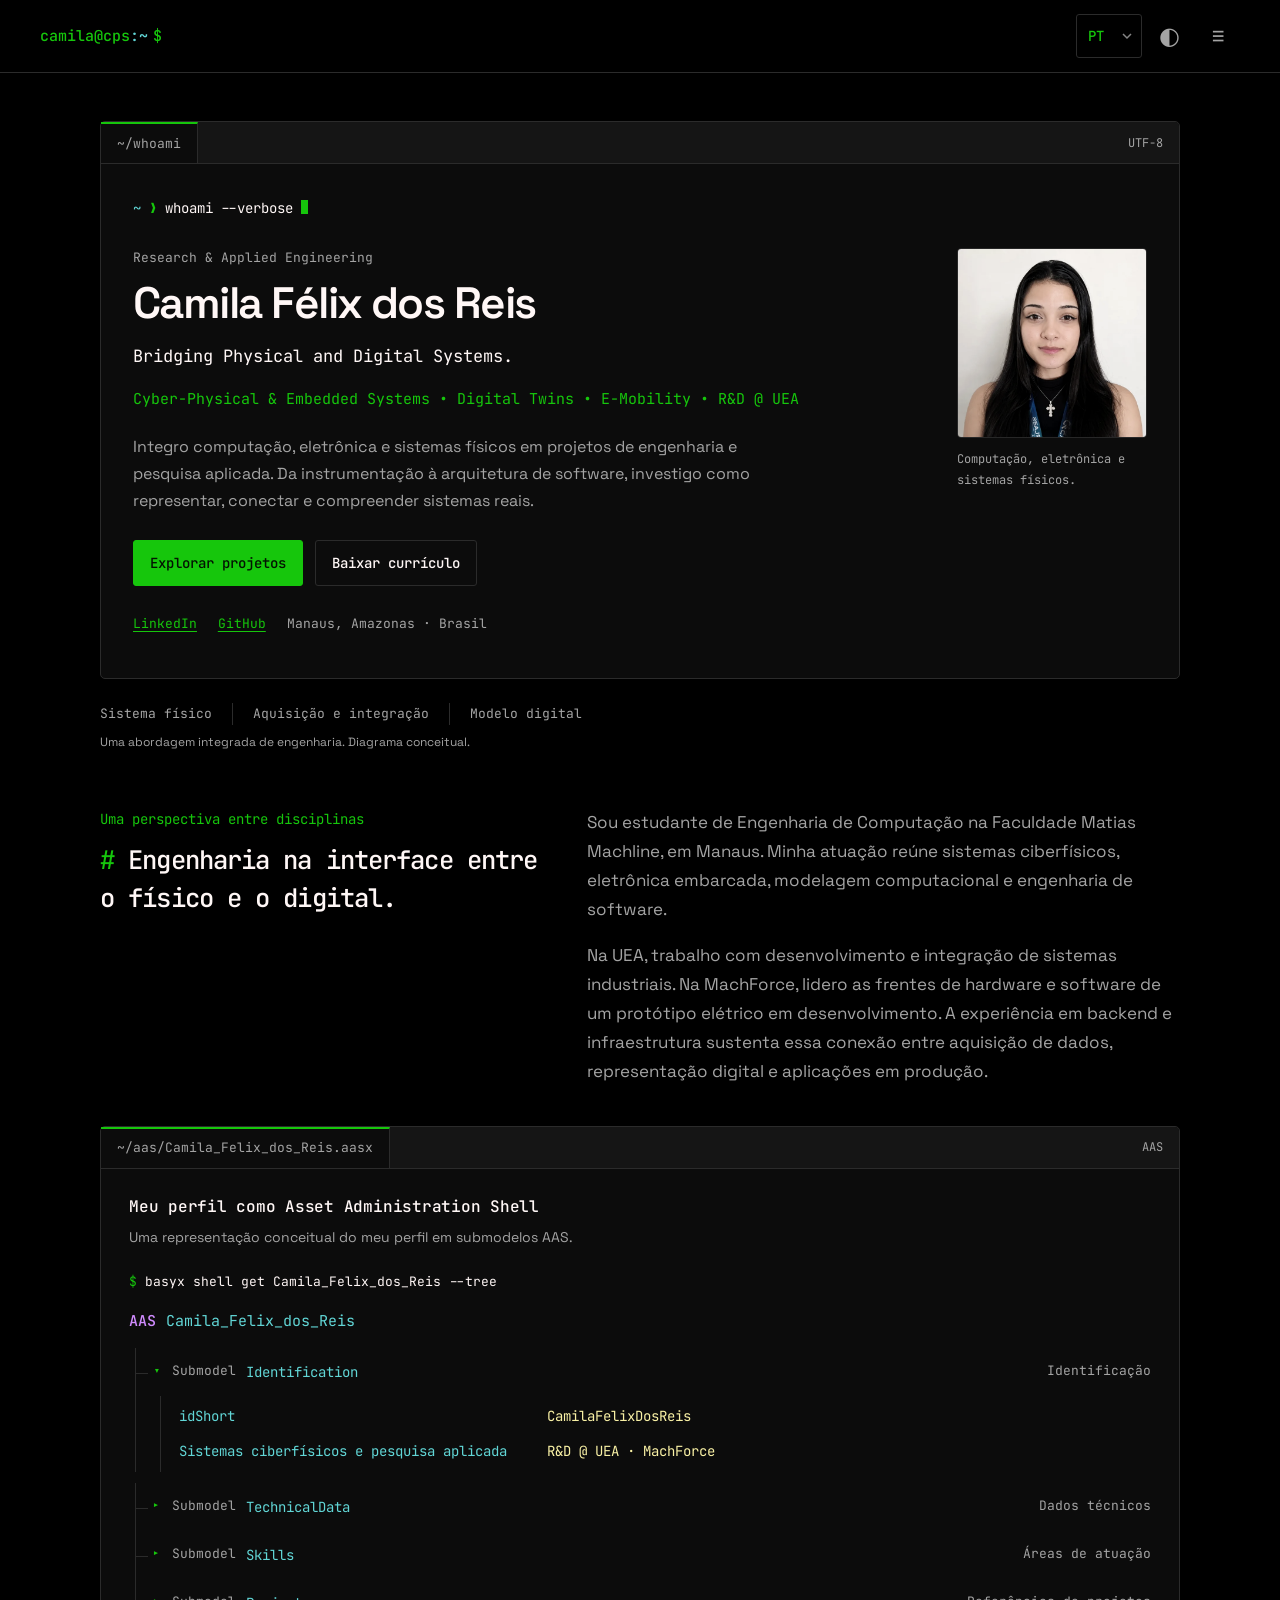
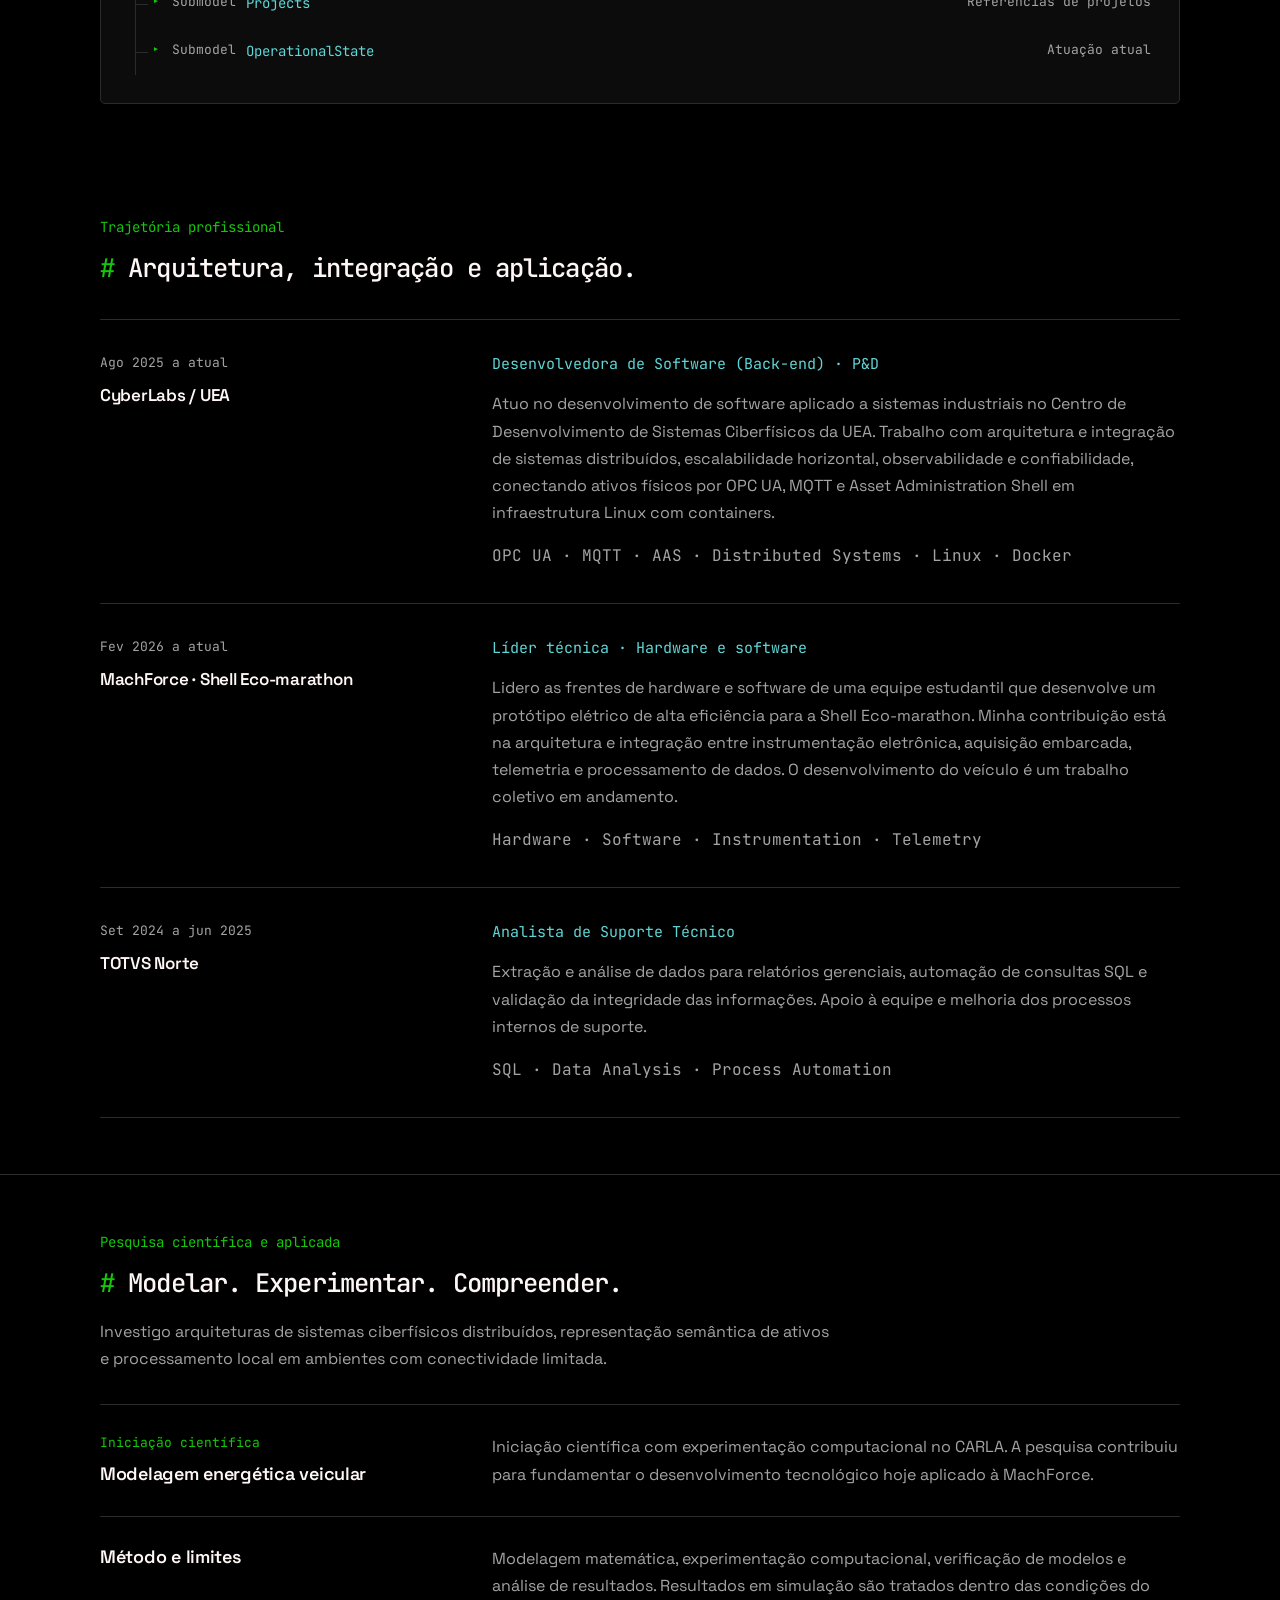
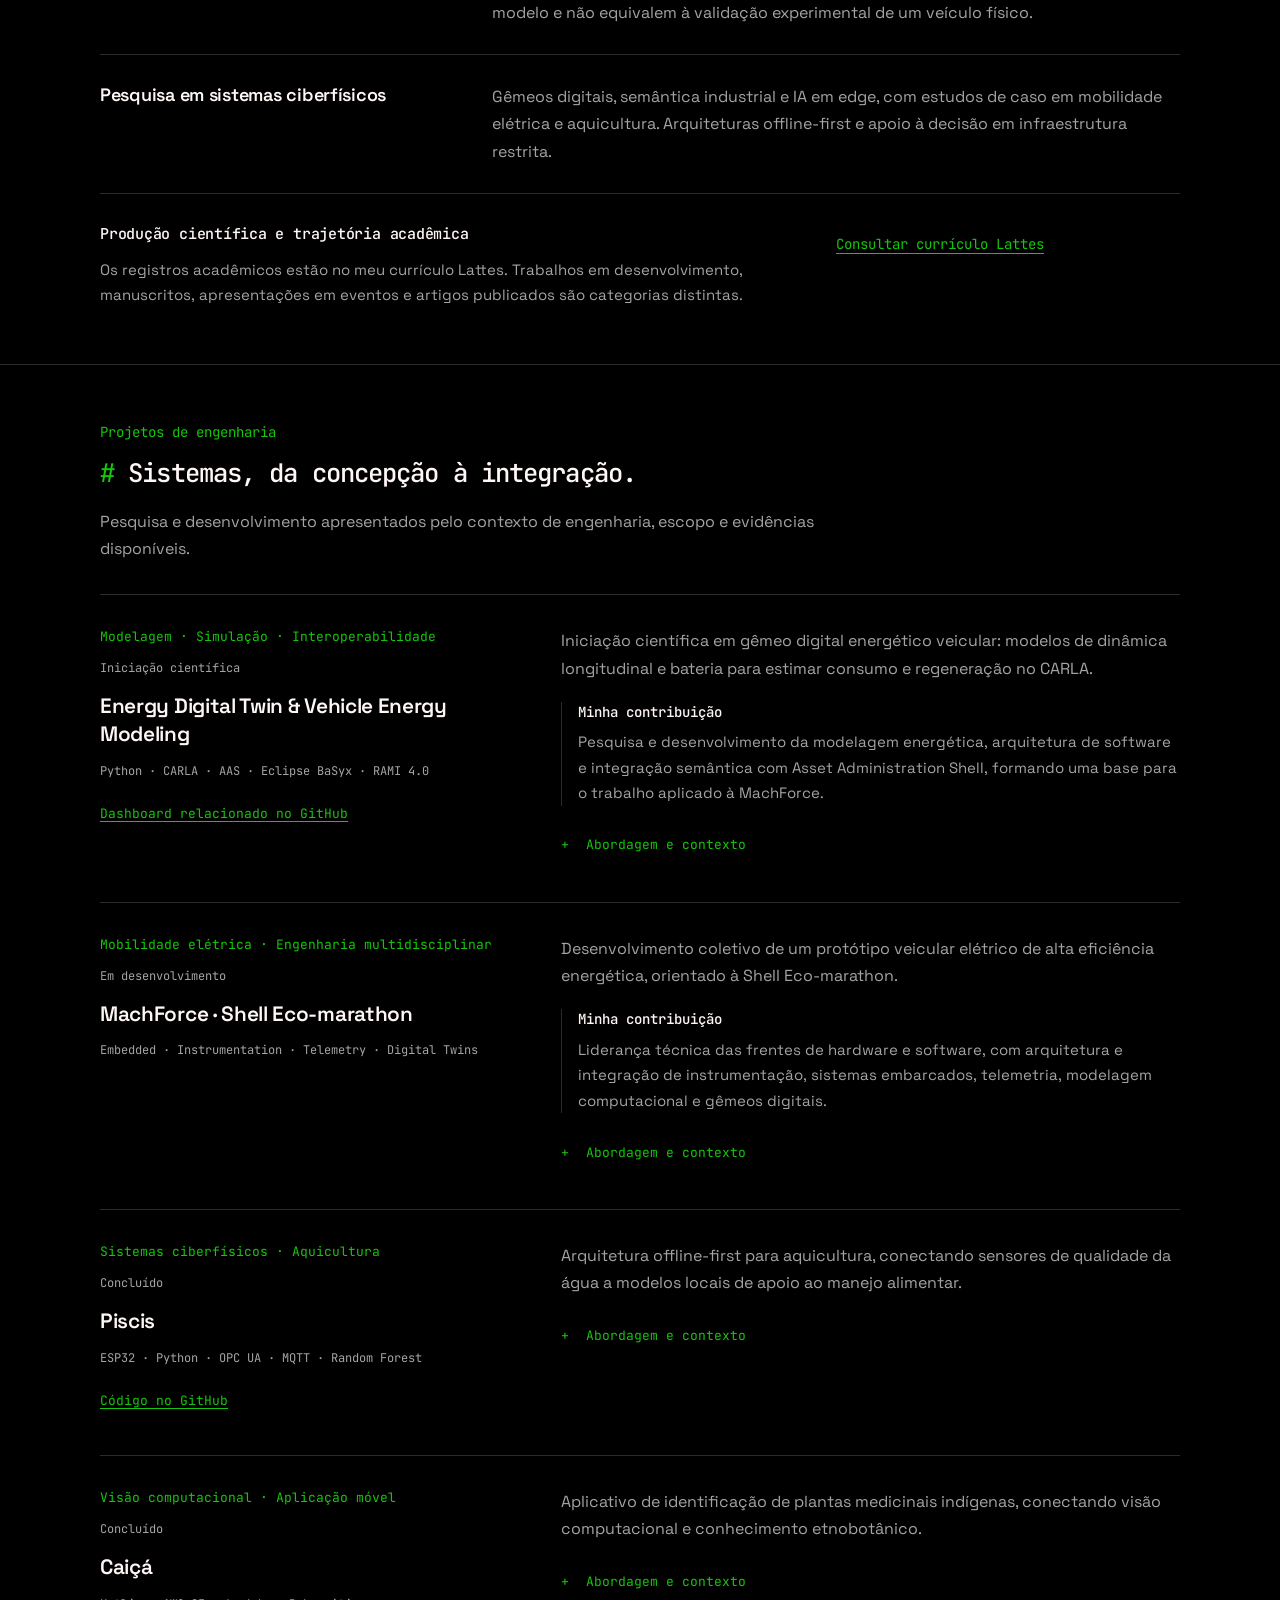
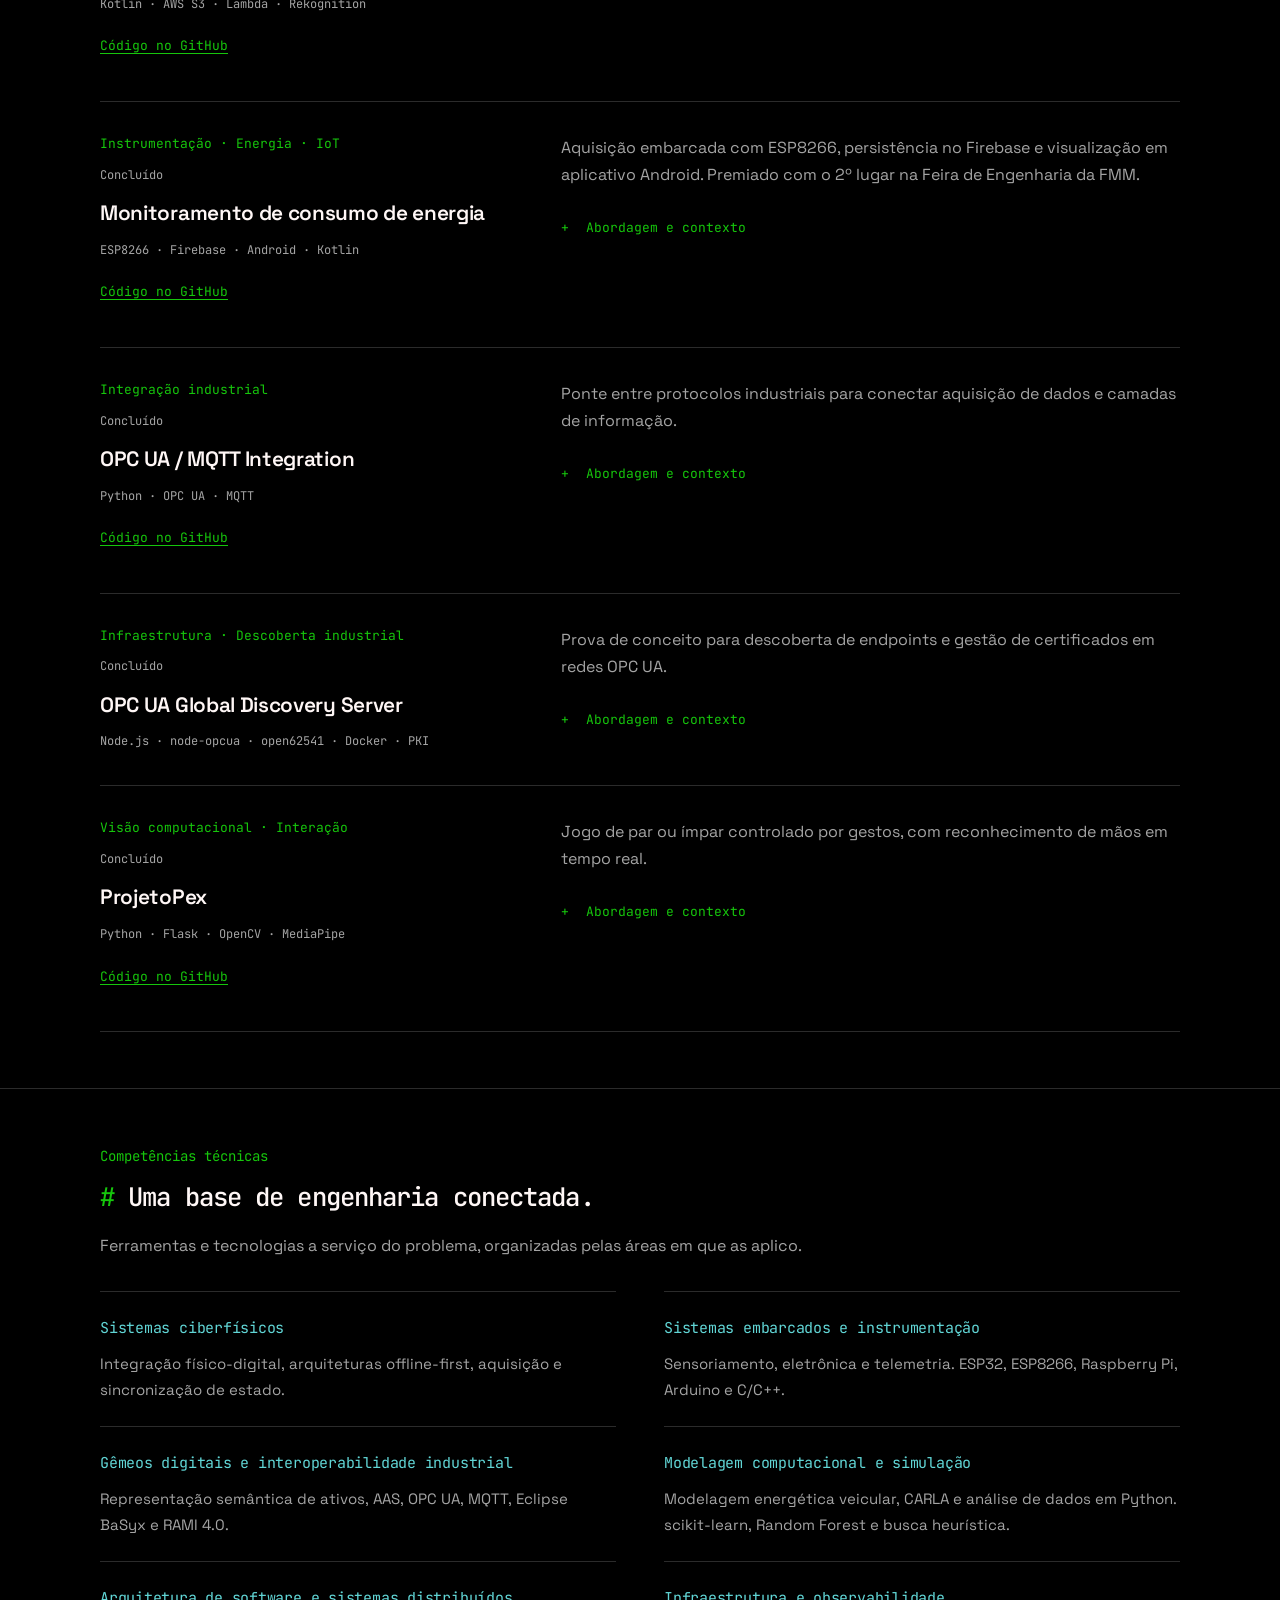
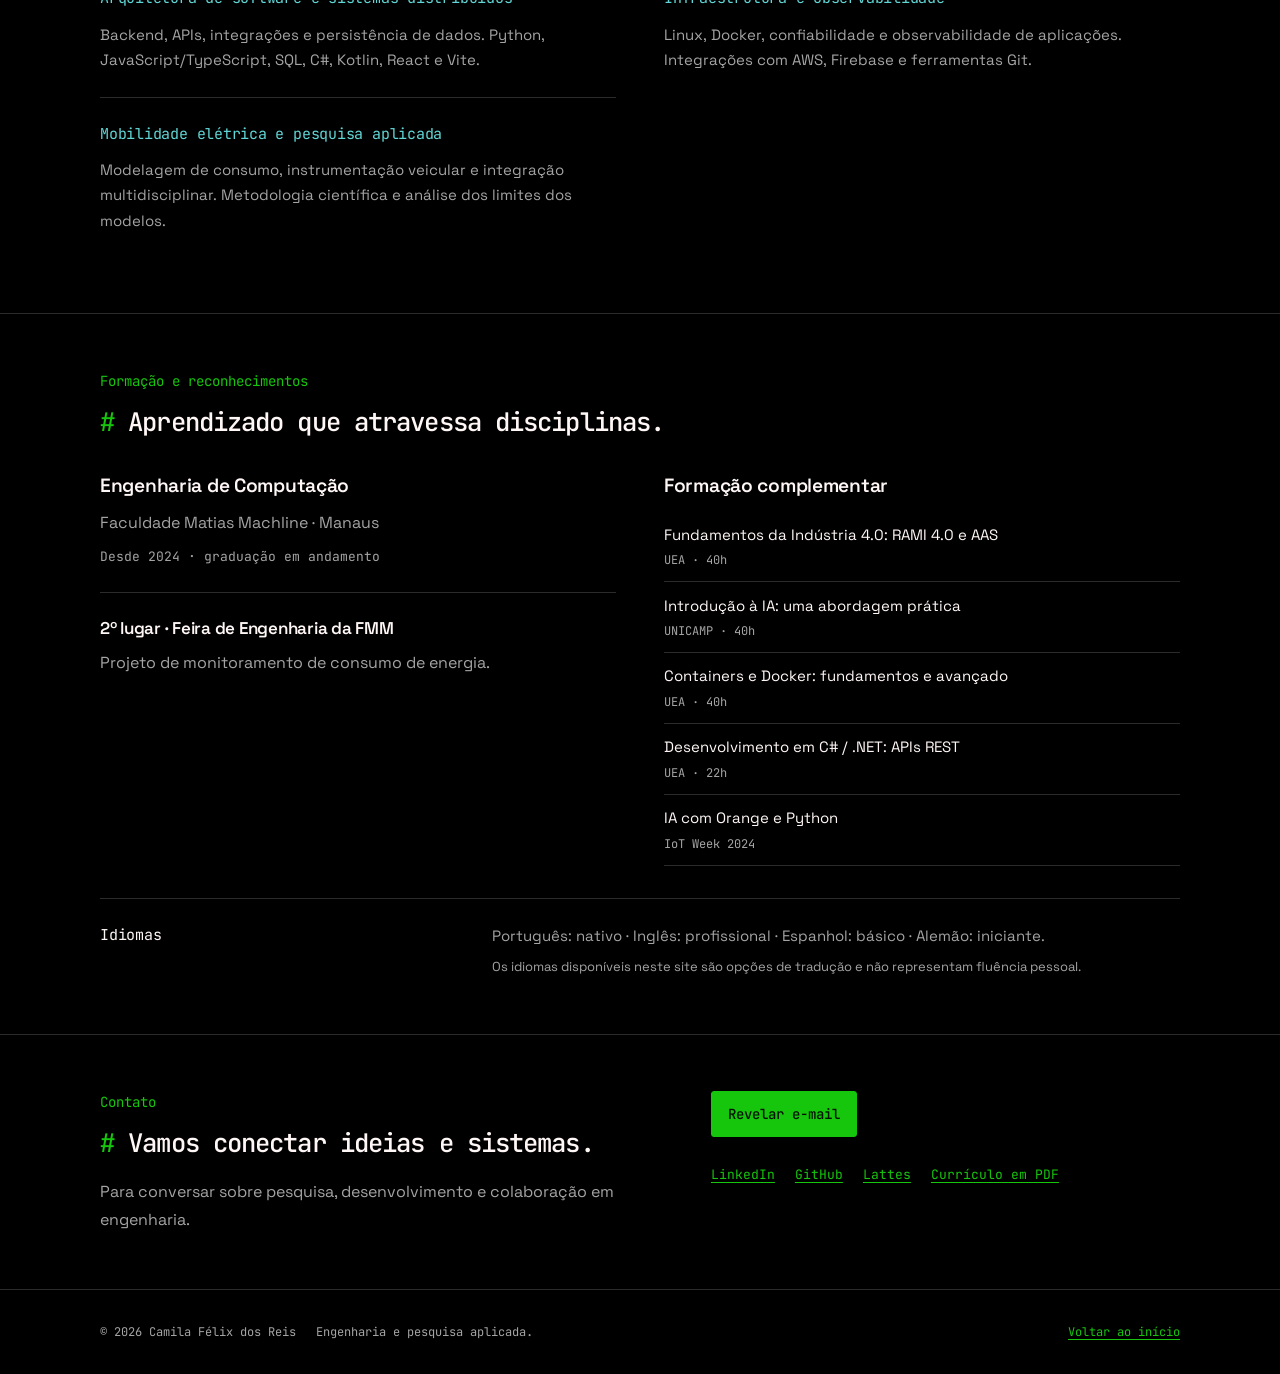
==== commit 802fab60: "style(portfolio): restore terminal visual identity" ====
--- a/index.html
+++ b/index.html
@@ -33,7 +33,7 @@
   <link rel="icon" type="image/svg+xml" href="favicon.svg">
   <link rel="preconnect" href="https://fonts.googleapis.com">
   <link rel="preconnect" href="https://fonts.gstatic.com" crossorigin>
-  <link href="https://fonts.googleapis.com/css2?family=Manrope:wght@400;500;600;700;800&amp;family=IBM+Plex+Mono:wght@400;500&amp;display=swap" rel="stylesheet">
+  <link href="https://fonts.googleapis.com/css2?family=JetBrains+Mono:wght@400;500;600;700&amp;family=Space+Grotesk:wght@400;500;600;700&amp;display=swap" rel="stylesheet">
   <script src="theme-init.js"></script>
   <link rel="stylesheet" href="styles.css">
   <script src="translations.js" defer></script>
@@ -43,7 +43,7 @@
   <a class="skip-link" href="#main"><span data-i18n="ui.skip">Ir para o conteúdo</span></a>
   <header class="site-header">
     <div class="header-inner">
-      <a class="brand" href="#top" aria-label="Início" data-i18n-aria-label="nav.home"><img src="favicon.svg" alt="" width="36" height="36"><span>Camila Félix dos Reis<span class="brand-sub" lang="en">Research &amp; Applied Engineering</span></span></a>
+      <a class="brand" href="#top" aria-label="Início" data-i18n-aria-label="nav.home"><span class="prompt-user">camila@cps</span><span class="prompt-path">:~</span><span class="prompt-sign">$</span></a>
       <nav class="nav" id="navigation" aria-label="Menu de navegação" data-i18n-aria-label="ui.menu"><a href="#about"><span data-i18n="nav.about">Sobre</span></a>
 <a href="#experience"><span data-i18n="nav.experience">Experiência</span></a>
 <a href="#research"><span data-i18n="nav.research">Pesquisa</span></a>
@@ -53,41 +53,50 @@
 <a href="#contact"><span data-i18n="nav.contact">Contato</span></a></nav>
       <div class="header-tools">
         <div class="language-control" hidden><label class="sr-only" for="language"><span data-i18n="ui.language">Idioma do site</span></label><select id="language" name="language"><option value="pt-BR" lang="pt-BR">PT</option><option value="en" lang="en">EN</option><option value="de" lang="de">DE</option><option value="zh-CN" lang="zh-CN">中文</option></select></div>
-        <button type="button" class="icon-button theme-toggle" id="theme-toggle" aria-label="Alternar tema claro e escuro" data-i18n-aria-label="ui.theme" aria-pressed="false" hidden><svg width="24" height="24" viewBox="0 0 24 24" fill="none" stroke="currentColor" stroke-width="1.5" stroke-linecap="round" stroke-linejoin="round" aria-hidden="true"><circle cx="12" cy="12" r="4"/><path d="M12 2v2m0 16v2M2 12h2m16 0h2M5 5l1.5 1.5m11 11L19 19M5 19l1.5-1.5m11-11L19 5"/></svg></button>
-        <button type="button" class="icon-button menu-toggle" id="menu-toggle" aria-label="Menu de navegação" data-i18n-aria-label="ui.menu" aria-controls="navigation" aria-expanded="false" hidden><svg width="24" height="24" viewBox="0 0 24 24" fill="none" stroke="currentColor" stroke-width="1.5" stroke-linecap="round" stroke-linejoin="round" aria-hidden="true"><path d="M4 6h16M4 12h16M4 18h16"/></svg></button>
+        <button type="button" class="icon-button theme-toggle" id="theme-toggle" aria-label="Alternar tema claro e escuro" data-i18n-aria-label="ui.theme" aria-pressed="false" hidden><span class="theme-symbol" aria-hidden="true">◐</span></button>
+        <button type="button" class="icon-button menu-toggle" id="menu-toggle" aria-label="Menu de navegação" data-i18n-aria-label="ui.menu" aria-controls="navigation" aria-expanded="false" hidden><span class="menu-symbol" aria-hidden="true">≡</span></button>
       </div>
     </div>
   </header>
   <main id="main">
     <section class="hero" id="top" aria-labelledby="hero-title">
-      <div class="hero-content">
+      <div class="terminal-window hero-window">
+        <div class="terminal-bar" aria-hidden="true"><span class="terminal-tab">~/whoami</span><span class="terminal-encoding">UTF-8</span></div>
+        <div class="hero-window-body">
+          <div class="hero-content">
+            <p class="terminal-command" aria-hidden="true"><span class="prompt-path">~</span> <span class="prompt-sign">❯</span> whoami --verbose<span class="terminal-cursor"></span></p>
         <p class="eyebrow" lang="en">Research &amp; Applied Engineering</p>
-        <p class="hero-name">Camila Félix dos Reis</p>
-        <h1 id="hero-title" lang="en"><span class="sr-only">Camila Félix dos Reis. </span>Bridging Physical<br>and Digital Systems<span class="accent">.</span></h1>
+        <h1 class="hero-name" id="hero-title">Camila Félix dos Reis</h1>
+        <p class="hero-position" lang="en">Bridging Physical and Digital Systems.</p>
         <p class="hero-headline" lang="en">Cyber-Physical &amp; Embedded Systems • Digital Twins • E-Mobility • <span class="nowrap">R&amp;D @ UEA</span></p>
         <p data-i18n="hero.intro" class="hero-intro">Integro computação, eletrônica e sistemas físicos em projetos de engenharia e pesquisa aplicada. Da instrumentação à arquitetura de software, investigo como representar, conectar e compreender sistemas reais.</p>
         <div class="hero-actions"><a class="button button-primary" href="#projects"><span data-i18n="hero.projects">Explorar projetos</span></a><a class="button button-secondary" href="Camila_Felix_dos_Reis_CV.pdf" download><span data-i18n="hero.cv">Baixar currículo</span></a></div>
         <div class="hero-socials"><a href="https://www.linkedin.com/in/camila-felix-dos-reis" target="_blank" rel="noopener noreferrer">LinkedIn</a><a href="https://github.com/cawzkf" target="_blank" rel="noopener noreferrer">GitHub</a><span data-i18n="hero.location">Manaus, Amazonas · Brasil</span></div>
       </div>
       <figure class="hero-portrait">
-        <div class="portrait-frame"><img src="camila.webp" alt="Camila Félix dos Reis" width="1152" height="1536" fetchpriority="high"><span class="portrait-mark" aria-hidden="true"></span></div>
+        <div class="portrait-frame"><img src="camila.webp" alt="Camila Félix dos Reis" width="1152" height="1536" fetchpriority="high"></div>
         <figcaption><span data-i18n="hero.caption">Computação, eletrônica e sistemas físicos.</span></figcaption>
       </figure>
+        </div>
+      </div>
       <figure class="system-diagram">
-        <ol><li><svg width="24" height="24" viewBox="0 0 24 24" fill="none" stroke="currentColor" stroke-width="1.5" stroke-linecap="round" stroke-linejoin="round" aria-hidden="true"><path d="M5 7h14v10H5zM9 3v4m6-4v4M9 17v4m6-4v4M1 10h4m-4 4h4m14-4h4m-4 4h4"/></svg><span data-i18n="diagram.physical">Sistema físico</span></li><li><svg width="24" height="24" viewBox="0 0 24 24" fill="none" stroke="currentColor" stroke-width="1.5" stroke-linecap="round" stroke-linejoin="round" aria-hidden="true"><path d="M3 12h4l3-7 4 14 3-7h4"/></svg><span data-i18n="diagram.integration">Aquisição e integração</span></li><li><svg width="24" height="24" viewBox="0 0 24 24" fill="none" stroke="currentColor" stroke-width="1.5" stroke-linecap="round" stroke-linejoin="round" aria-hidden="true"><path d="m12 3 9 5-9 5-9-5 9-5Zm-9 9 9 5 9-5M3 16l9 5 9-5"/></svg><span data-i18n="diagram.digital">Modelo digital</span></li></ol>
+        <ol><li><span data-i18n="diagram.physical">Sistema físico</span></li><li><span data-i18n="diagram.integration">Aquisição e integração</span></li><li><span data-i18n="diagram.digital">Modelo digital</span></li></ol>
         <figcaption data-i18n="diagram.caption">Uma abordagem integrada de engenharia. Diagrama conceitual.</figcaption>
       </figure>
     </section>
     <section class="section about-section" id="about" aria-labelledby="about-title">
       <div class="section-layout"><div class="section-heading"><p data-i18n="about.eyebrow" class="eyebrow">Uma perspectiva entre disciplinas</p><h2 id="about-title" data-i18n="about.title">Engenharia na interface entre o físico e o digital.</h2></div><div class="prose"><p data-i18n="about.p1">Sou estudante de Engenharia de Computação na Faculdade Matias Machline, em Manaus. Minha atuação reúne sistemas ciberfísicos, eletrônica embarcada, modelagem computacional e engenharia de software.</p><p data-i18n="about.p2">Na UEA, trabalho com desenvolvimento e integração de sistemas industriais. Na MachForce, lidero as frentes de hardware e software de um protótipo elétrico em desenvolvimento. A experiência em backend e infraestrutura sustenta essa conexão entre aquisição de dados, representação digital e aplicações em produção.</p></div></div>
-      <div class="asset-profile" id="aas">
-        <div><h3 data-i18n="profile.title">Meu perfil como Asset Administration Shell</h3><p data-i18n="profile.hint">Uma representação conceitual do meu perfil em submodelos AAS.</p></div>
+      <div class="asset-profile terminal-window" id="aas">
+        <div class="terminal-bar" aria-hidden="true"><span class="terminal-tab">~/aas/Camila_Felix_dos_Reis.aasx</span><span class="terminal-encoding">AAS</span></div>
+        <div class="aas-profile-heading"><h3 data-i18n="profile.title">Meu perfil como Asset Administration Shell</h3><p data-i18n="profile.hint">Uma representação conceitual do meu perfil em submodelos AAS.</p></div>
+        <p class="terminal-command aas-command" aria-hidden="true"><span class="prompt-sign">$</span> basyx shell get Camila_Felix_dos_Reis --tree</p>
+        <p class="aas-root"><span class="aas-keyword">AAS</span> <span class="aas-asset">Camila_Felix_dos_Reis</span></p>
         <div class="asset-submodels">
-          <details class="aas-node"><summary><span data-i18n="profile.identification">Identificação</span></summary><dl><dt>idShort</dt><dd>CamilaFelixDosReis</dd><dt data-i18n="profile.role">Sistemas ciberfísicos e pesquisa aplicada</dt><dd>R&amp;D @ UEA · MachForce</dd></dl></details>
-          <details class="aas-node"><summary><span data-i18n="profile.technical">Dados técnicos</span></summary><p data-i18n="profile.degree">Engenharia de Computação · FMM</p><p data-i18n="education.levels">Português: nativo · Inglês: profissional · Espanhol: básico · Alemão: iniciante.</p></details>
-          <details class="aas-node"><summary><span data-i18n="profile.skills">Áreas de atuação</span></summary><p>CPS · Embedded Systems · Digital Twins · OPC UA · MQTT · Edge AI</p></details>
-          <details class="aas-node"><summary><span data-i18n="profile.projects">Referências de projetos</span></summary><ul><li><a href="#project-vehicle">Energy Digital Twin</a></li><li><a href="#project-machforce">MachForce</a></li><li><a href="https://github.com/cawzkf/piscis" target="_blank" rel="noopener noreferrer">Piscis</a></li><li><a href="https://github.com/cawzkf/caica" target="_blank" rel="noopener noreferrer">Caiçá</a></li><li><a href="https://github.com/cawzkf/ua-mqtt-integration" target="_blank" rel="noopener noreferrer">OPC UA / MQTT</a></li></ul></details>
-          <details class="aas-node"><summary><span data-i18n="profile.state">Atuação atual</span></summary><p data-i18n="profile.availability">Pesquisa e colaboração em engenharia</p></details>
+          <details class="aas-node" open><summary><span class="aas-type" aria-hidden="true">Submodel</span><code lang="en">Identification</code><span class="aas-label"><span data-i18n="profile.identification">Identificação</span></span></summary><div class="aas-children"><dl><dt>idShort</dt><dd>CamilaFelixDosReis</dd><dt data-i18n="profile.role">Sistemas ciberfísicos e pesquisa aplicada</dt><dd>R&amp;D @ UEA · MachForce</dd></dl></div></details>
+          <details class="aas-node"><summary><span class="aas-type" aria-hidden="true">Submodel</span><code lang="en">TechnicalData</code><span class="aas-label"><span data-i18n="profile.technical">Dados técnicos</span></span></summary><div class="aas-children"><p data-i18n="profile.degree">Engenharia de Computação · FMM</p><p data-i18n="education.levels">Português: nativo · Inglês: profissional · Espanhol: básico · Alemão: iniciante.</p></div></details>
+          <details class="aas-node"><summary><span class="aas-type" aria-hidden="true">Submodel</span><code lang="en">Skills</code><span class="aas-label"><span data-i18n="profile.skills">Áreas de atuação</span></span></summary><div class="aas-children"><p>CPS · Embedded Systems · Digital Twins · OPC UA · MQTT · Edge AI</p></div></details>
+          <details class="aas-node"><summary><span class="aas-type" aria-hidden="true">Submodel</span><code lang="en">Projects</code><span class="aas-label"><span data-i18n="profile.projects">Referências de projetos</span></span></summary><div class="aas-children"><ul><li><a href="#project-vehicle">Energy Digital Twin</a></li><li><a href="#project-machforce">MachForce</a></li><li><a href="https://github.com/cawzkf/piscis" target="_blank" rel="noopener noreferrer">Piscis</a></li><li><a href="https://github.com/cawzkf/caica" target="_blank" rel="noopener noreferrer">Caiçá</a></li><li><a href="https://github.com/cawzkf/ua-mqtt-integration" target="_blank" rel="noopener noreferrer">OPC UA / MQTT</a></li></ul></div></details>
+          <details class="aas-node"><summary><span class="aas-type" aria-hidden="true">Submodel</span><code lang="en">OperationalState</code><span class="aas-label"><span data-i18n="profile.state">Atuação atual</span></span></summary><div class="aas-children"><p data-i18n="profile.availability">Pesquisa e colaboração em engenharia</p></div></details>
         </div>
       </div>
     </section>
@@ -102,85 +111,45 @@
     <section class="research-band" id="research" aria-labelledby="research-title"><div class="section">
       <div class="section-heading"><p data-i18n="research.eyebrow" class="eyebrow">Pesquisa científica e aplicada</p><h2 id="research-title" data-i18n="research.title">Modelar. Experimentar. Compreender.</h2><p data-i18n="research.intro" class="section-intro">Investigo arquiteturas de sistemas ciberfísicos distribuídos, representação semântica de ativos e processamento local em ambientes com conectividade limitada.</p></div>
       <div class="research-grid">
-        <article class="research-card"><svg width="24" height="24" viewBox="0 0 24 24" fill="none" stroke="currentColor" stroke-width="1.5" stroke-linecap="round" stroke-linejoin="round" aria-hidden="true"><path d="m12 3 9 5-9 5-9-5 9-5Zm-9 9 9 5 9-5M3 16l9 5 9-5"/></svg><p data-i18n="ui.research" class="research-label">Iniciação científica</p><h3 data-i18n="research.ic.title">Modelagem energética veicular</h3><p data-i18n="research.ic.text">Iniciação científica com experimentação computacional no CARLA. A pesquisa contribuiu para fundamentar o desenvolvimento tecnológico hoje aplicado à MachForce.</p></article>
-        <article class="research-card"><svg width="24" height="24" viewBox="0 0 24 24" fill="none" stroke="currentColor" stroke-width="1.5" stroke-linecap="round" stroke-linejoin="round" aria-hidden="true"><path d="M9 3h6m-5 0v6L4 19a1.4 1.4 0 0 0 1.2 2h13.6a1.4 1.4 0 0 0 1.2-2L14 9V3M7 15h10"/></svg><h3 data-i18n="research.method.title">Método e limites</h3><p data-i18n="research.method.text">Modelagem matemática, experimentação computacional, verificação de modelos e análise de resultados. Resultados em simulação são tratados dentro das condições do modelo e não equivalem à validação experimental de um veículo físico.</p></article>
-        <article class="research-card"><svg width="24" height="24" viewBox="0 0 24 24" fill="none" stroke="currentColor" stroke-width="1.5" stroke-linecap="round" stroke-linejoin="round" aria-hidden="true"><path d="M3 12h4l3-7 4 14 3-7h4"/></svg><h3 data-i18n="research.applied.title">Pesquisa em sistemas ciberfísicos</h3><p data-i18n="research.applied.text">Gêmeos digitais, semântica industrial e IA em edge, com estudos de caso em mobilidade elétrica e aquicultura. Arquiteturas offline-first e apoio à decisão em infraestrutura restrita.</p></article>
+        <article class="research-entry"><div class="research-meta"><p data-i18n="ui.research" class="research-label">Iniciação científica</p><h3 data-i18n="research.ic.title">Modelagem energética veicular</h3></div><div class="research-description"><p data-i18n="research.ic.text">Iniciação científica com experimentação computacional no CARLA. A pesquisa contribuiu para fundamentar o desenvolvimento tecnológico hoje aplicado à MachForce.</p></div></article>
+        <article class="research-entry"><div class="research-meta"><h3 data-i18n="research.method.title">Método e limites</h3></div><div class="research-description"><p data-i18n="research.method.text">Modelagem matemática, experimentação computacional, verificação de modelos e análise de resultados. Resultados em simulação são tratados dentro das condições do modelo e não equivalem à validação experimental de um veículo físico.</p></div></article>
+        <article class="research-entry"><div class="research-meta"><h3 data-i18n="research.applied.title">Pesquisa em sistemas ciberfísicos</h3></div><div class="research-description"><p data-i18n="research.applied.text">Gêmeos digitais, semântica industrial e IA em edge, com estudos de caso em mobilidade elétrica e aquicultura. Arquiteturas offline-first e apoio à decisão em infraestrutura restrita.</p></div></article>
       </div>
-      <div class="research-records"><div><h3 data-i18n="research.records">Produção científica e trajetória acadêmica</h3><p data-i18n="research.records.text">Os registros acadêmicos estão no meu currículo Lattes. Trabalhos em desenvolvimento, manuscritos, apresentações em eventos e artigos publicados são categorias distintas.</p></div><a class="text-link" href="http://lattes.cnpq.br/4899528348009614" target="_blank" rel="noopener noreferrer"><span data-i18n="research.lattes">Consultar currículo Lattes</span><svg width="24" height="24" viewBox="0 0 24 24" fill="none" stroke="currentColor" stroke-width="1.5" stroke-linecap="round" stroke-linejoin="round" aria-hidden="true"><path d="M14 3h7v7m0-7L10 14M9 5H4v15h15v-5"/></svg></a></div>
+      <div class="research-records"><div><h3 data-i18n="research.records">Produção científica e trajetória acadêmica</h3><p data-i18n="research.records.text">Os registros acadêmicos estão no meu currículo Lattes. Trabalhos em desenvolvimento, manuscritos, apresentações em eventos e artigos publicados são categorias distintas.</p></div><a class="text-link" href="http://lattes.cnpq.br/4899528348009614" target="_blank" rel="noopener noreferrer"><span data-i18n="research.lattes">Consultar currículo Lattes</span></a></div>
     </div></section>
     <section class="section" id="projects" aria-labelledby="projects-title">
       <div class="section-heading"><p data-i18n="projects.eyebrow" class="eyebrow">Projetos de engenharia</p><h2 id="projects-title" data-i18n="projects.title">Sistemas, da concepção à integração.</h2><p data-i18n="projects.intro" class="section-intro">Pesquisa e desenvolvimento apresentados pelo contexto de engenharia, escopo e evidências disponíveis.</p></div>
-      <div class="projects-grid"><article class="project project-featured" id="project-vehicle">
-  <div class="project-heading"><p data-i18n="project.vehicle.category" class="eyebrow">Modelagem · Simulação · Interoperabilidade</p><span data-i18n="ui.research" class="project-status">Iniciação científica</span></div>
-  <h3>Energy Digital Twin &amp; Vehicle Energy Modeling</h3>
-  <p data-i18n="project.vehicle.summary" class="project-summary">Iniciação científica em gêmeo digital energético veicular: modelos de dinâmica longitudinal e bateria para estimar consumo e regeneração no CARLA.</p>
-  <div class="contribution"><h4 data-i18n="ui.contribution">Minha contribuição</h4><p data-i18n="project.vehicle.contribution">Pesquisa e desenvolvimento da modelagem energética, arquitetura de software e integração semântica com Asset Administration Shell, formando uma base para o trabalho aplicado à MachForce.</p></div>
-  <p class="tech-list">Python · CARLA · AAS · Eclipse BaSyx · RAMI 4.0</p>
-  <details class="project-details"><summary><span data-i18n="ui.details">Abordagem e contexto</span></summary><p data-i18n="project.vehicle.detail">Arquitetura em camadas segundo RAMI 4.0, com Eclipse BaSyx, MQTT e OPC UA. Experimentação e verificação computacional de modelos. Os resultados são de simulação, sem equivalência com validação experimental de um veículo físico.</p></details>
-  <a class="text-link project-link" href="https://github.com/cawzkf/marchforce-dashboard" target="_blank" rel="noopener noreferrer"><span data-i18n="project.vehicle.link">Dashboard relacionado no GitHub</span><svg width="24" height="24" viewBox="0 0 24 24" fill="none" stroke="currentColor" stroke-width="1.5" stroke-linecap="round" stroke-linejoin="round" aria-hidden="true"><path d="M14 3h7v7m0-7L10 14M9 5H4v15h15v-5"/></svg></a>
+      <div class="project-list"><article class="project project-featured" id="project-vehicle">
+  <div class="project-overview"><div class="project-heading"><p data-i18n="project.vehicle.category" class="eyebrow">Modelagem · Simulação · Interoperabilidade</p><span data-i18n="ui.research" class="project-status">Iniciação científica</span></div><h3>Energy Digital Twin &amp; Vehicle Energy Modeling</h3><p class="tech-list">Python · CARLA · AAS · Eclipse BaSyx · RAMI 4.0</p><a class="text-link project-link" href="https://github.com/cawzkf/marchforce-dashboard" target="_blank" rel="noopener noreferrer"><span data-i18n="project.vehicle.link">Dashboard relacionado no GitHub</span></a></div>
+  <div class="project-description"><p data-i18n="project.vehicle.summary" class="project-summary">Iniciação científica em gêmeo digital energético veicular: modelos de dinâmica longitudinal e bateria para estimar consumo e regeneração no CARLA.</p><div class="contribution"><h4 data-i18n="ui.contribution">Minha contribuição</h4><p data-i18n="project.vehicle.contribution">Pesquisa e desenvolvimento da modelagem energética, arquitetura de software e integração semântica com Asset Administration Shell, formando uma base para o trabalho aplicado à MachForce.</p></div><details class="project-details"><summary><span data-i18n="ui.details">Abordagem e contexto</span></summary><p data-i18n="project.vehicle.detail">Arquitetura em camadas segundo RAMI 4.0, com Eclipse BaSyx, MQTT e OPC UA. Experimentação e verificação computacional de modelos. Os resultados são de simulação, sem equivalência com validação experimental de um veículo físico.</p></details></div>
 </article>
 <article class="project project-featured" id="project-machforce">
-  <div class="project-heading"><p data-i18n="project.machforce.category" class="eyebrow">Mobilidade elétrica · Engenharia multidisciplinar</p><span data-i18n="ui.progress" class="project-status">Em desenvolvimento</span></div>
-  <h3>MachForce · Shell Eco-marathon</h3>
-  <p data-i18n="project.machforce.summary" class="project-summary">Desenvolvimento coletivo de um protótipo veicular elétrico de alta eficiência energética, orientado à Shell Eco-marathon.</p>
-  <div class="contribution"><h4 data-i18n="ui.contribution">Minha contribuição</h4><p data-i18n="project.machforce.contribution">Liderança técnica das frentes de hardware e software, com arquitetura e integração de instrumentação, sistemas embarcados, telemetria, modelagem computacional e gêmeos digitais.</p></div>
-  <p class="tech-list">Embedded · Instrumentation · Telemetry · Digital Twins</p>
-  <details class="project-details"><summary><span data-i18n="ui.details">Abordagem e contexto</span></summary><p data-i18n="project.machforce.detail">Protótipo em desenvolvimento por uma equipe multidisciplinar. Construção integral e validação experimental do veículo não são apresentadas como concluídas. A participação em competição é um objetivo do projeto.</p></details>
-
+  <div class="project-overview"><div class="project-heading"><p data-i18n="project.machforce.category" class="eyebrow">Mobilidade elétrica · Engenharia multidisciplinar</p><span data-i18n="ui.progress" class="project-status">Em desenvolvimento</span></div><h3>MachForce · Shell Eco-marathon</h3><p class="tech-list">Embedded · Instrumentation · Telemetry · Digital Twins</p></div>
+  <div class="project-description"><p data-i18n="project.machforce.summary" class="project-summary">Desenvolvimento coletivo de um protótipo veicular elétrico de alta eficiência energética, orientado à Shell Eco-marathon.</p><div class="contribution"><h4 data-i18n="ui.contribution">Minha contribuição</h4><p data-i18n="project.machforce.contribution">Liderança técnica das frentes de hardware e software, com arquitetura e integração de instrumentação, sistemas embarcados, telemetria, modelagem computacional e gêmeos digitais.</p></div><details class="project-details"><summary><span data-i18n="ui.details">Abordagem e contexto</span></summary><p data-i18n="project.machforce.detail">Protótipo em desenvolvimento por uma equipe multidisciplinar. Construção integral e validação experimental do veículo não são apresentadas como concluídas. A participação em competição é um objetivo do projeto.</p></details></div>
 </article>
 <article class="project" id="project-piscis">
-  <div class="project-heading"><p data-i18n="project.piscis.category" class="eyebrow">Sistemas ciberfísicos · Aquicultura</p><span data-i18n="ui.completed" class="project-status">Concluído</span></div>
-  <h3>Piscis</h3>
-  <p data-i18n="project.piscis.summary" class="project-summary">Arquitetura offline-first para aquicultura, conectando sensores de qualidade da água a modelos locais de apoio ao manejo alimentar.</p>
-
-  <p class="tech-list">ESP32 · Python · OPC UA · MQTT · Random Forest</p>
-  <details class="project-details"><summary><span data-i18n="ui.details">Abordagem e contexto</span></summary><p data-i18n="project.piscis.detail">Sensoriamento com ESP32, MQTT e representação semântica via OPC UA. Random Forest e busca por Algoritmo Genético para apoio à decisão, considerando latência e conectividade limitada. Implementação disponível no repositório público.</p></details>
-  <a class="text-link project-link" href="https://github.com/cawzkf/piscis" target="_blank" rel="noopener noreferrer"><span data-i18n="ui.source">Código no GitHub</span><svg width="24" height="24" viewBox="0 0 24 24" fill="none" stroke="currentColor" stroke-width="1.5" stroke-linecap="round" stroke-linejoin="round" aria-hidden="true"><path d="M14 3h7v7m0-7L10 14M9 5H4v15h15v-5"/></svg></a>
+  <div class="project-overview"><div class="project-heading"><p data-i18n="project.piscis.category" class="eyebrow">Sistemas ciberfísicos · Aquicultura</p><span data-i18n="ui.completed" class="project-status">Concluído</span></div><h3>Piscis</h3><p class="tech-list">ESP32 · Python · OPC UA · MQTT · Random Forest</p><a class="text-link project-link" href="https://github.com/cawzkf/piscis" target="_blank" rel="noopener noreferrer"><span data-i18n="ui.source">Código no GitHub</span></a></div>
+  <div class="project-description"><p data-i18n="project.piscis.summary" class="project-summary">Arquitetura offline-first para aquicultura, conectando sensores de qualidade da água a modelos locais de apoio ao manejo alimentar.</p><details class="project-details"><summary><span data-i18n="ui.details">Abordagem e contexto</span></summary><p data-i18n="project.piscis.detail">Sensoriamento com ESP32, MQTT e representação semântica via OPC UA. Random Forest e busca por Algoritmo Genético para apoio à decisão, considerando latência e conectividade limitada. Implementação disponível no repositório público.</p></details></div>
 </article>
 <article class="project" id="project-caica">
-  <div class="project-heading"><p data-i18n="project.caica.category" class="eyebrow">Visão computacional · Aplicação móvel</p><span data-i18n="ui.completed" class="project-status">Concluído</span></div>
-  <h3>Caiçá</h3>
-  <p data-i18n="project.caica.summary" class="project-summary">Aplicativo de identificação de plantas medicinais indígenas, conectando visão computacional e conhecimento etnobotânico.</p>
-
-  <p class="tech-list">Kotlin · AWS S3 · Lambda · Rekognition</p>
-  <details class="project-details"><summary><span data-i18n="ui.details">Abordagem e contexto</span></summary><p data-i18n="project.caica.detail">Aplicação Kotlin com AWS S3, Lambda e Rekognition. A implementação em nuvem é distinguida da proposta de evolução para inferência local e operação offline.</p></details>
-  <a class="text-link project-link" href="https://github.com/cawzkf/caica" target="_blank" rel="noopener noreferrer"><span data-i18n="ui.source">Código no GitHub</span><svg width="24" height="24" viewBox="0 0 24 24" fill="none" stroke="currentColor" stroke-width="1.5" stroke-linecap="round" stroke-linejoin="round" aria-hidden="true"><path d="M14 3h7v7m0-7L10 14M9 5H4v15h15v-5"/></svg></a>
+  <div class="project-overview"><div class="project-heading"><p data-i18n="project.caica.category" class="eyebrow">Visão computacional · Aplicação móvel</p><span data-i18n="ui.completed" class="project-status">Concluído</span></div><h3>Caiçá</h3><p class="tech-list">Kotlin · AWS S3 · Lambda · Rekognition</p><a class="text-link project-link" href="https://github.com/cawzkf/caica" target="_blank" rel="noopener noreferrer"><span data-i18n="ui.source">Código no GitHub</span></a></div>
+  <div class="project-description"><p data-i18n="project.caica.summary" class="project-summary">Aplicativo de identificação de plantas medicinais indígenas, conectando visão computacional e conhecimento etnobotânico.</p><details class="project-details"><summary><span data-i18n="ui.details">Abordagem e contexto</span></summary><p data-i18n="project.caica.detail">Aplicação Kotlin com AWS S3, Lambda e Rekognition. A implementação em nuvem é distinguida da proposta de evolução para inferência local e operação offline.</p></details></div>
 </article>
 <article class="project" id="project-energy">
-  <div class="project-heading"><p data-i18n="project.energy.category" class="eyebrow">Instrumentação · Energia · IoT</p><span data-i18n="ui.completed" class="project-status">Concluído</span></div>
-  <h3 data-i18n="project.energy.title">Monitoramento de consumo de energia</h3>
-  <p data-i18n="project.energy.summary" class="project-summary">Aquisição embarcada com ESP8266, persistência no Firebase e visualização em aplicativo Android. Premiado com o 2º lugar na Feira de Engenharia da FMM.</p>
-
-  <p class="tech-list">ESP8266 · Firebase · Android · Kotlin</p>
-  <details class="project-details"><summary><span data-i18n="ui.details">Abordagem e contexto</span></summary><p data-i18n="project.energy.detail">Integração de sensoriamento e software móvel para acompanhamento do consumo em tempo real. Evidência pública disponível no repositório do aplicativo Android.</p></details>
-  <a class="text-link project-link" href="https://github.com/cawzkf/EcoActivity" target="_blank" rel="noopener noreferrer"><span data-i18n="ui.source">Código no GitHub</span><svg width="24" height="24" viewBox="0 0 24 24" fill="none" stroke="currentColor" stroke-width="1.5" stroke-linecap="round" stroke-linejoin="round" aria-hidden="true"><path d="M14 3h7v7m0-7L10 14M9 5H4v15h15v-5"/></svg></a>
+  <div class="project-overview"><div class="project-heading"><p data-i18n="project.energy.category" class="eyebrow">Instrumentação · Energia · IoT</p><span data-i18n="ui.completed" class="project-status">Concluído</span></div><h3 data-i18n="project.energy.title">Monitoramento de consumo de energia</h3><p class="tech-list">ESP8266 · Firebase · Android · Kotlin</p><a class="text-link project-link" href="https://github.com/cawzkf/EcoActivity" target="_blank" rel="noopener noreferrer"><span data-i18n="ui.source">Código no GitHub</span></a></div>
+  <div class="project-description"><p data-i18n="project.energy.summary" class="project-summary">Aquisição embarcada com ESP8266, persistência no Firebase e visualização em aplicativo Android. Premiado com o 2º lugar na Feira de Engenharia da FMM.</p><details class="project-details"><summary><span data-i18n="ui.details">Abordagem e contexto</span></summary><p data-i18n="project.energy.detail">Integração de sensoriamento e software móvel para acompanhamento do consumo em tempo real. Evidência pública disponível no repositório do aplicativo Android.</p></details></div>
 </article>
 <article class="project" id="project-bridge">
-  <div class="project-heading"><p data-i18n="project.bridge.category" class="eyebrow">Integração industrial</p><span data-i18n="ui.completed" class="project-status">Concluído</span></div>
-  <h3>OPC UA / MQTT Integration</h3>
-  <p data-i18n="project.bridge.summary" class="project-summary">Ponte entre protocolos industriais para conectar aquisição de dados e camadas de informação.</p>
-
-  <p class="tech-list">Python · OPC UA · MQTT</p>
-  <details class="project-details"><summary><span data-i18n="ui.details">Abordagem e contexto</span></summary><p data-i18n="project.bridge.detail">Integração em Python entre OPC UA e MQTT, voltada à interoperabilidade entre sistemas industriais e aplicações de informação.</p></details>
-  <a class="text-link project-link" href="https://github.com/cawzkf/ua-mqtt-integration" target="_blank" rel="noopener noreferrer"><span data-i18n="ui.source">Código no GitHub</span><svg width="24" height="24" viewBox="0 0 24 24" fill="none" stroke="currentColor" stroke-width="1.5" stroke-linecap="round" stroke-linejoin="round" aria-hidden="true"><path d="M14 3h7v7m0-7L10 14M9 5H4v15h15v-5"/></svg></a>
+  <div class="project-overview"><div class="project-heading"><p data-i18n="project.bridge.category" class="eyebrow">Integração industrial</p><span data-i18n="ui.completed" class="project-status">Concluído</span></div><h3>OPC UA / MQTT Integration</h3><p class="tech-list">Python · OPC UA · MQTT</p><a class="text-link project-link" href="https://github.com/cawzkf/ua-mqtt-integration" target="_blank" rel="noopener noreferrer"><span data-i18n="ui.source">Código no GitHub</span></a></div>
+  <div class="project-description"><p data-i18n="project.bridge.summary" class="project-summary">Ponte entre protocolos industriais para conectar aquisição de dados e camadas de informação.</p><details class="project-details"><summary><span data-i18n="ui.details">Abordagem e contexto</span></summary><p data-i18n="project.bridge.detail">Integração em Python entre OPC UA e MQTT, voltada à interoperabilidade entre sistemas industriais e aplicações de informação.</p></details></div>
 </article>
 <article class="project" id="project-gds">
-  <div class="project-heading"><p data-i18n="project.gds.category" class="eyebrow">Infraestrutura · Descoberta industrial</p><span data-i18n="ui.completed" class="project-status">Concluído</span></div>
-  <h3>OPC UA Global Discovery Server</h3>
-  <p data-i18n="project.gds.summary" class="project-summary">Prova de conceito para descoberta de endpoints e gestão de certificados em redes OPC UA.</p>
-
-  <p class="tech-list">Node.js · node-opcua · open62541 · Docker · PKI</p>
-  <details class="project-details"><summary><span data-i18n="ui.details">Abordagem e contexto</span></summary><p data-i18n="project.gds.detail">Experimentação com node-opcua e open62541, incluindo gateway de API e simulador AAS. O escopo apresentado é de prova de conceito.</p></details>
-
+  <div class="project-overview"><div class="project-heading"><p data-i18n="project.gds.category" class="eyebrow">Infraestrutura · Descoberta industrial</p><span data-i18n="ui.completed" class="project-status">Concluído</span></div><h3>OPC UA Global Discovery Server</h3><p class="tech-list">Node.js · node-opcua · open62541 · Docker · PKI</p></div>
+  <div class="project-description"><p data-i18n="project.gds.summary" class="project-summary">Prova de conceito para descoberta de endpoints e gestão de certificados em redes OPC UA.</p><details class="project-details"><summary><span data-i18n="ui.details">Abordagem e contexto</span></summary><p data-i18n="project.gds.detail">Experimentação com node-opcua e open62541, incluindo gateway de API e simulador AAS. O escopo apresentado é de prova de conceito.</p></details></div>
 </article>
 <article class="project" id="project-pex">
-  <div class="project-heading"><p data-i18n="project.pex.category" class="eyebrow">Visão computacional · Interação</p><span data-i18n="ui.completed" class="project-status">Concluído</span></div>
-  <h3>ProjetoPex</h3>
-  <p data-i18n="project.pex.summary" class="project-summary">Jogo de par ou ímpar controlado por gestos, com reconhecimento de mãos em tempo real.</p>
-
-  <p class="tech-list">Python · Flask · OpenCV · MediaPipe</p>
-  <details class="project-details"><summary><span data-i18n="ui.details">Abordagem e contexto</span></summary><p data-i18n="project.pex.detail">Aplicação em Python e Flask com OpenCV e MediaPipe para aquisição de imagem, reconhecimento de gestos e interação com o jogo.</p></details>
-  <a class="text-link project-link" href="https://github.com/cawzkf/ProjetoPex" target="_blank" rel="noopener noreferrer"><span data-i18n="ui.source">Código no GitHub</span><svg width="24" height="24" viewBox="0 0 24 24" fill="none" stroke="currentColor" stroke-width="1.5" stroke-linecap="round" stroke-linejoin="round" aria-hidden="true"><path d="M14 3h7v7m0-7L10 14M9 5H4v15h15v-5"/></svg></a>
+  <div class="project-overview"><div class="project-heading"><p data-i18n="project.pex.category" class="eyebrow">Visão computacional · Interação</p><span data-i18n="ui.completed" class="project-status">Concluído</span></div><h3>ProjetoPex</h3><p class="tech-list">Python · Flask · OpenCV · MediaPipe</p><a class="text-link project-link" href="https://github.com/cawzkf/ProjetoPex" target="_blank" rel="noopener noreferrer"><span data-i18n="ui.source">Código no GitHub</span></a></div>
+  <div class="project-description"><p data-i18n="project.pex.summary" class="project-summary">Jogo de par ou ímpar controlado por gestos, com reconhecimento de mãos em tempo real.</p><details class="project-details"><summary><span data-i18n="ui.details">Abordagem e contexto</span></summary><p data-i18n="project.pex.detail">Aplicação em Python e Flask com OpenCV e MediaPipe para aquisição de imagem, reconhecimento de gestos e interação com o jogo.</p></details></div>
 </article></div>
     </section>
     <section class="expertise-band" id="stack" aria-labelledby="stack-title"><div class="section">
--- a/styles.css
+++ b/styles.css
@@ -1,278 +1,280 @@
 :root {
+  color-scheme: dark;
+  --bg: #000000;
+  --surface: #0c0c0c;
+  --bar: #151515;
+  --text: #fff7f6;
+  --muted: #a4a4a4;
+  --line: #2b2b2b;
+  --accent: #16c60c;
+  --accent-hover: #54dc49;
+  --accent-soft: #10250d;
+  --cyan: #61d6d6;
+  --amber: #f9f1a5;
+  --purple: #d18cff;
+  --header: #000000;
+  --font: "Space Grotesk", "Noto Sans SC", "Noto Sans CJK SC", "PingFang SC", "Microsoft YaHei", system-ui, sans-serif;
+  --mono: "JetBrains Mono", "Cascadia Code", "Noto Sans SC", "Microsoft YaHei", ui-monospace, monospace;
+  --content: 1080px;
+  --gutter: clamp(1.25rem, 4vw, 2.5rem);
+}
+:root[data-theme="light"] {
   color-scheme: light;
-  --bg: #ffffff;
-  --surface: #f2f5f7;
-  --surface-raised: #ffffff;
-  --text: #132d43;
-  --muted: #526373;
-  --line: #d7e0e6;
-  --accent: #15667a;
-  --accent-soft: #e6f1f4;
-  --header: rgba(255, 255, 255, .96);
-  --navy: #112d45;
-  --on-navy: #f6f9fc;
-  --on-navy-muted: #c6d4e0;
-  --font: "Manrope", "Noto Sans SC", "Noto Sans CJK SC", "PingFang SC", "Microsoft YaHei", system-ui, sans-serif;
-  --mono: "IBM Plex Mono", ui-monospace, monospace;
-  --content: 1240px;
-  --gutter: clamp(1.25rem, 4vw, 3.5rem);
-}
-:root[data-theme="dark"] {
-  color-scheme: dark;
-  --bg: #0e1923;
-  --surface: #142330;
-  --surface-raised: #172a39;
-  --text: #edf3f8;
-  --muted: #afbdca;
-  --line: #304453;
-  --accent: #8ed3e1;
-  --accent-soft: #193541;
-  --header: rgba(14, 25, 35, .96);
+  --bg: #fafbf9;
+  --surface: #ffffff;
+  --bar: #eff2ec;
+  --text: #182016;
+  --muted: #52604e;
+  --line: #ccd4c9;
+  --accent: #176b12;
+  --accent-hover: #10500c;
+  --accent-soft: #e5efdf;
+  --cyan: #08676c;
+  --amber: #715614;
+  --purple: #723e92;
+  --header: #fafbf9;
 }
 * { box-sizing: border-box; }
-html { scroll-behavior: smooth; scroll-padding-top: 7rem; }
-body { margin: 0; background: var(--bg); color: var(--text); font: 400 1rem/1.75 var(--font); -webkit-font-smoothing: antialiased; }
+html { scroll-behavior: smooth; scroll-padding-top: 6rem; }
+body { margin: 0; background: var(--bg); color: var(--text); font: 400 1.0625rem/1.7 var(--font); -webkit-font-smoothing: antialiased; }
 [hidden] { display: none !important; }
-a { color: inherit; text-decoration-thickness: 1px; text-underline-offset: .25em; }
-a, button, select, summary { -webkit-tap-highlight-color: transparent; }
+a { color: var(--accent); text-decoration-thickness: 1px; text-underline-offset: .25em; }
+a:hover { color: var(--accent-hover); }
 button, select { font: inherit; color: inherit; }
 button, summary, select { cursor: pointer; }
-button, select, a { touch-action: manipulation; }
-a:hover { color: var(--accent); }
+button, select, a { touch-action: manipulation; -webkit-tap-highlight-color: transparent; }
 button { border: 0; }
-:focus-visible { outline: 3px solid var(--accent); outline-offset: 4px; }
+:focus-visible { outline: 2px solid var(--accent); outline-offset: 4px; }
 ::selection { color: var(--text); background: var(--accent-soft); }
 h1, h2, h3, h4, p, figure { margin: 0; }
-h1, h2, h3, h4 { font-weight: 700; line-height: 1.25; overflow-wrap: anywhere; }
-h2 { font-size: clamp(1.9rem, 3.3vw, 2.75rem); letter-spacing: -.045em; max-width: 24ch; }
-h3 { font-size: 1.25rem; letter-spacing: -.025em; }
-h4 { font-size: .875rem; }
+h1, h2, h3, h4 { font-weight: 600; line-height: 1.35; overflow-wrap: anywhere; }
+h2 { font: 500 clamp(1.25rem, 2.5vw, 1.6rem)/1.5 var(--mono); letter-spacing: -.035em; max-width: 50ch; }
+h2::before { content: "# "; color: var(--accent); }
+h3 { font-size: 1.2rem; letter-spacing: -.015em; }
+h4 { font: 500 .875rem/1.5 var(--mono); }
 img, svg { display: block; max-width: 100%; }
-section, #aas { scroll-margin-top: 7rem; }
+section, #aas { scroll-margin-top: 6rem; }
 .sr-only { position: absolute; width: 1px; height: 1px; padding: 0; margin: -1px; overflow: hidden; clip-path: inset(50%); white-space: nowrap; border: 0; }
-.skip-link { position: fixed; top: 1rem; left: 1rem; padding: .75rem 1.5rem; color: var(--text); background: var(--bg); border: 2px solid var(--accent); z-index: 200; transform: translateY(-200%); }
+.skip-link { position: fixed; top: 1rem; left: 1rem; padding: .75rem 1.25rem; color: var(--text); background: var(--bg); border: 1px solid var(--accent); z-index: 200; transform: translateY(-200%); }
 .skip-link:focus { transform: none; }
-.eyebrow { font: 500 .8125rem/1.5 var(--mono); letter-spacing: .055em; color: var(--accent); margin-bottom: 1rem; }
+.eyebrow { font: 400 .875rem/1.6 var(--mono); color: var(--accent); margin-bottom: .65rem; }
 .nowrap { white-space: nowrap; }
-.accent { color: var(--accent); }
-.site-header { position: sticky; top: 0; z-index: 100; background: var(--header); border-bottom: 1px solid var(--line); backdrop-filter: blur(12px); }
-.header-inner { max-width: calc(var(--content) + 2 * var(--gutter)); padding: .875rem var(--gutter); min-height: 86px; margin: auto; display: flex; align-items: center; gap: 1.75rem; }
-.brand { display: flex; gap: .75rem; align-items: center; text-decoration: none; font-size: .875rem; font-weight: 800; white-space: nowrap; }
-.brand img { width: 36px; height: 36px; flex-shrink: 0; }
-.brand-sub { display: block; font-size: .75rem; font-weight: 500; letter-spacing: .025em; color: var(--muted); }
+.site-header { position: sticky; top: 0; z-index: 100; background: var(--header); border-bottom: 1px solid var(--line); }
+.header-inner { max-width: 1440px; padding: .65rem var(--gutter); min-height: 72px; margin: auto; display: flex; align-items: center; gap: 1.4rem; }
+.brand { display: inline-flex; align-items: center; gap: 0; text-decoration: none; font: 500 .9375rem/1.5 var(--mono); white-space: nowrap; color: var(--text); }
+.brand:hover { color: var(--text); }
+.prompt-user { color: var(--accent); }
+.prompt-path { color: var(--cyan); }
+.prompt-sign { color: var(--accent); }
+.brand .prompt-sign { margin-left: .3rem; }
 .nav { display: flex; align-items: center; gap: 1.1rem; margin-left: auto; }
-.nav a { display: inline-flex; align-items: center; min-height: 44px; font-size: .875rem; font-weight: 600; text-decoration: none; color: var(--muted); position: relative; white-space: nowrap; }
+.nav a { display: inline-flex; align-items: center; min-height: 44px; font: 400 .875rem/1.5 var(--mono); text-decoration: none; color: var(--muted); position: relative; white-space: nowrap; }
 .nav a:hover, .nav a[aria-current="location"] { color: var(--accent); }
-.nav a[aria-current="location"]::after { position: absolute; content: ""; bottom: 4px; left: 0; right: 0; height: 2px; background: var(--accent); }
+.nav a[aria-current="location"]::after { content: ""; position: absolute; bottom: 2px; left: 0; width: 1.2rem; height: 1px; background: var(--accent); }
 .header-tools { display: flex; align-items: center; gap: .3rem; }
-.icon-button { width: 44px; min-height: 44px; display: grid; place-items: center; background: transparent; border-radius: 6px; flex-shrink: 0; }
-.icon-button:hover { background: var(--surface); }
-.icon-button svg { width: 20px; height: 20px; }
+.icon-button { width: 44px; min-height: 44px; display: grid; place-items: center; background: transparent; color: var(--muted); border: 1px solid transparent; border-radius: 3px; flex-shrink: 0; }
+.icon-button:hover { border-color: var(--line); color: var(--accent); }
+.theme-symbol, .menu-symbol { font: 400 1.5rem/1 var(--mono); }
 .menu-toggle { display: none; }
-.language-control select { min-height: 44px; padding: .35rem 1.6rem .35rem .55rem; font-size: .8125rem; font-weight: 700; border: 1px solid var(--line); border-radius: 5px; background-color: var(--bg); appearance: none; background-image: url("data:image/svg+xml,%3Csvg xmlns='http://www.w3.org/2000/svg' width='12' height='8'%3E%3Cpath d='m2 2 4 4 4-4' fill='none' stroke='%23526373' stroke-width='1.5'/%3E%3C/svg%3E"); background-repeat: no-repeat; background-position: right .5rem center; }
-.hero { max-width: calc(var(--content) + 2 * var(--gutter)); margin: auto; padding: 5rem var(--gutter) 0; display: grid; grid-template-columns: minmax(0, 1.45fr) minmax(0, .85fr); gap: 3rem 5rem; align-items: center; }
-.hero .eyebrow { margin-bottom: 1.5rem; }
-.hero-name { font-size: 1.125rem; font-weight: 600; margin-bottom: .8rem; }
-.hero h1 { font-size: clamp(2.8rem, 4.5vw, 4.25rem); font-weight: 600; line-height: 1.11; letter-spacing: -.06em; }
-.hero-headline { font-size: .9375rem; font-weight: 600; line-height: 1.8; margin-top: 1.6rem; max-width: 58ch; color: var(--accent); }
-.hero-intro { font-size: 1rem; color: var(--muted); max-width: 59ch; margin-top: 1.25rem; }
-.hero-actions { display: flex; flex-wrap: wrap; gap: .75rem; margin-top: 1.8rem; }
-.button { display: inline-flex; align-items: center; justify-content: center; min-height: 48px; padding: .75rem 1.4rem; border: 1px solid transparent; border-radius: 4px; text-decoration: none; font-size: .875rem; font-weight: 700; line-height: 1.5; transition: background .18s, border-color .18s, transform .18s; }
-.button:hover { transform: translateY(-2px); }
-.button-primary { background: var(--navy); color: #fff; border-color: var(--navy); }
-.button-primary:hover { background: #1e4765; color: #fff; }
-[data-theme="dark"] .button-primary { background: #b7e1e9; color: #112d45; border-color: #b7e1e9; }
-[data-theme="dark"] .button-primary:hover { background: #d6f1f6; }
-.button-secondary { border-color: var(--line); background: var(--bg); }
-.button-secondary:hover { border-color: var(--accent); }
-.hero-socials { display: flex; flex-wrap: wrap; align-items: center; gap: .25rem 1.4rem; margin-top: 1.1rem; font-size: .8125rem; color: var(--muted); }
-.hero-socials a { display: inline-flex; min-height: 44px; align-items: center; font-weight: 600; }
-.hero-socials span { font-size: .75rem; }
-.hero-portrait { align-self: center; }
-.portrait-frame { padding: 1.15rem 1.15rem 0 0; position: relative; }
-.portrait-frame::before { position: absolute; content: ""; inset: 0 0 2rem 2rem; border: 1px solid var(--line); z-index: -1; }
-.portrait-frame img { width: 100%; height: auto; aspect-ratio: 4 / 4.8; object-fit: cover; object-position: center 28%; filter: saturate(.55); }
-.portrait-mark { position: absolute; width: 32px; height: 32px; bottom: -10px; right: 4px; border-bottom: 2px solid var(--accent); border-right: 2px solid var(--accent); }
-.hero-portrait figcaption { margin: 1rem 0 0; font-size: .75rem; color: var(--muted); font-family: var(--mono); }
-.system-diagram { grid-column: 1 / -1; padding: 2rem 0 1.5rem; border-top: 1px solid var(--line); margin-top: 1rem; }
-.system-diagram ol { padding: 0; margin: 0; list-style: none; display: grid; grid-template-columns: repeat(3, 1fr); }
-.system-diagram li { display: flex; align-items: center; gap: 1rem; position: relative; font-size: .875rem; font-weight: 600; }
-.system-diagram li:not(:last-child)::after { content: ""; height: 1px; width: 25%; background: var(--line); margin-left: auto; margin-right: 2rem; }
-.system-diagram svg { color: var(--accent); width: 32px; height: 32px; flex-shrink: 0; }
-.system-diagram figcaption { color: var(--muted); font-size: .75rem; margin-top: 1rem; }
-.section { max-width: calc(var(--content) + 2 * var(--gutter)); margin: auto; padding: 6rem var(--gutter); }
-.section-heading { margin-bottom: 3rem; }
-.section-intro { max-width: 66ch; color: var(--muted); margin-top: 1.25rem; }
-.section-layout { display: grid; grid-template-columns: 1fr 1fr; gap: 4rem; }
+.language-control select { min-height: 44px; padding: .35rem 1.6rem .35rem .65rem; font: 500 .875rem/1.5 var(--mono); border: 1px solid var(--line); border-radius: 3px; color: var(--accent); background-color: var(--bg); appearance: none; background-image: url("data:image/svg+xml,%3Csvg xmlns='http://www.w3.org/2000/svg' width='12' height='8'%3E%3Cpath d='m2 2 4 4 4-4' fill='none' stroke='%23858585' stroke-width='1.5'/%3E%3C/svg%3E"); background-repeat: no-repeat; background-position: right .5rem center; }
+.hero { max-width: calc(var(--content) + 2 * var(--gutter)); margin: auto; padding: 3rem var(--gutter) 0; }
+.terminal-window { background: var(--surface); border: 1px solid var(--line); border-radius: 5px; min-width: 0; }
+.terminal-bar { min-height: 42px; display: flex; align-items: stretch; font: 400 .8125rem/1.5 var(--mono); background: var(--bar); border-bottom: 1px solid var(--line); border-radius: 4px 4px 0 0; }
+.terminal-tab { display: flex; align-items: center; padding: .6rem 1rem; border-right: 1px solid var(--line); border-top: 2px solid var(--accent); background: var(--surface); overflow-wrap: anywhere; color: var(--muted); }
+.terminal-encoding { margin-left: auto; align-self: center; padding: .5rem 1rem; color: var(--muted); font-size: .75rem; flex-shrink: 0; }
+.hero-window-body { display: grid; grid-template-columns: minmax(0, 1fr) 190px; gap: 2rem; padding: 2rem; }
+.terminal-command { font: 400 .875rem/1.8 var(--mono); color: var(--text); overflow-wrap: anywhere; }
+.terminal-cursor { display: inline-block; width: 7px; height: 1em; vertical-align: -.1em; background: var(--accent); margin-left: .5rem; }
+.hero-content > .terminal-command { margin-bottom: 1.65rem; }
+.hero .eyebrow { font-size: .8125rem; color: var(--muted); margin-bottom: .6rem; }
+.hero h1 { font: 600 clamp(1.85rem, 4vw, 2.75rem)/1.15 var(--font); letter-spacing: -.035em; margin-bottom: .9rem; }
+.hero-position { font: 400 1.0625rem/1.6 var(--mono); color: var(--text); margin-bottom: .9rem; }
+.hero-headline { font: 400 .9375rem/1.9 var(--mono); color: var(--accent); }
+.hero-intro { font-size: 1rem; color: var(--muted); margin-top: 1.25rem; max-width: 65ch; }
+.hero-actions { display: flex; flex-wrap: wrap; gap: .75rem; margin-top: 1.6rem; }
+.button { display: inline-flex; align-items: center; justify-content: center; min-height: 46px; padding: .65rem 1rem; border: 1px solid var(--line); border-radius: 3px; text-decoration: none; font: 500 .875rem/1.5 var(--mono); transition: border-color .15s, color .15s, background .15s; }
+.button:hover { border-color: var(--accent); }
+.button-primary, .button-contact { background: var(--accent); color: #041303; border-color: var(--accent); }
+.button-primary:hover, .button-contact:hover { background: var(--accent-hover); color: #041303; }
+[data-theme="light"] .button-primary, [data-theme="light"] .button-contact { color: #fff; }
+[data-theme="light"] .button-primary:hover, [data-theme="light"] .button-contact:hover { color: #fff; }
+.button-secondary { color: var(--text); background: transparent; }
+.hero-socials { display: flex; flex-wrap: wrap; align-items: center; gap: .15rem 1.3rem; margin-top: 1rem; font: 400 .8125rem/1.7 var(--mono); color: var(--muted); }
+.hero-socials a { display: inline-flex; align-items: center; min-height: 44px; }
+.hero-portrait { align-self: start; margin-top: 3.25rem; min-width: 0; }
+.portrait-frame img { width: 100%; height: auto; aspect-ratio: 1; object-fit: cover; object-position: center top; filter: grayscale(.35) contrast(1.05); border: 1px solid var(--line); border-radius: 4px; }
+.hero-portrait figcaption { color: var(--muted); font: 400 .75rem/1.7 var(--mono); margin-top: .7rem; }
+.system-diagram { margin-top: 1.5rem; }
+.system-diagram ol { display: flex; flex-wrap: wrap; column-gap: 1.25rem; row-gap: .5rem; padding: 0; margin: 0; list-style: none; font: 400 .8125rem/1.7 var(--mono); color: var(--muted); }
+.system-diagram li + li { border-left: 1px solid var(--line); padding-left: 1.25rem; }
+.system-diagram figcaption { font-size: .75rem; color: var(--muted); margin-top: .4rem; }
+.section { max-width: calc(var(--content) + 2 * var(--gutter)); margin: auto; padding: 3.5rem var(--gutter); }
+.section-heading { margin-bottom: 2rem; }
+.section-intro { max-width: 73ch; color: var(--muted); font-size: 1rem; margin-top: 1rem; }
+.section-layout { display: grid; grid-template-columns: .85fr 1.15fr; gap: 3rem; }
 .section-layout .section-heading { margin-bottom: 0; }
 .prose p { color: var(--muted); }
-.prose p + p { margin-top: 1.25rem; }
-.about-section { border-top: 1px solid var(--line); }
-.asset-profile { display: grid; grid-template-columns: .85fr 1.15fr; gap: 3rem; padding: 2rem; margin-top: 3.5rem; background: var(--surface); border: 1px solid var(--line); border-radius: 5px; }
-.asset-profile h3 { font-size: 1.125rem; }
-.asset-profile > div > p { color: var(--muted); font-size: .875rem; margin-top: .75rem; }
-.aas-node { border-bottom: 1px solid var(--line); }
-.aas-node:first-child { border-top: 1px solid var(--line); }
-summary { min-height: 48px; display: flex; align-items: center; gap: 1rem; list-style: none; font-size: .875rem; font-weight: 600; }
+.prose p + p { margin-top: 1.1rem; }
+.asset-profile { margin-top: 2.5rem; }
+.aas-profile-heading { padding: 1.6rem 1.75rem 0; }
+.aas-profile-heading h3 { font: 500 1rem/1.6 var(--mono); }
+.aas-profile-heading > p { font-size: .875rem; color: var(--muted); margin-top: .4rem; }
+.aas-command { margin: 1.25rem 1.75rem 1rem; font-size: .8125rem; }
+.aas-root { display: flex; flex-wrap: wrap; gap: .6rem; padding: 0 1.75rem .8rem; font: 400 .9375rem/1.7 var(--mono); overflow-wrap: anywhere; }
+.aas-keyword { color: var(--purple); font-weight: 500; }
+.aas-asset { color: var(--cyan); }
+.asset-submodels { padding: 0 1.75rem 1.75rem; }
+.aas-node { border-left: 1px solid var(--line); margin-left: .35rem; padding-left: 1rem; position: relative; }
+.aas-node::before { content: ""; position: absolute; width: .75rem; height: 1px; background: var(--line); left: 0; top: 25px; }
+summary { min-height: 48px; display: flex; align-items: center; gap: .75rem; list-style: none; font: 400 .875rem/1.6 var(--mono); color: var(--text); }
 summary::-webkit-details-marker { display: none; }
-summary::after { content: "+"; font-size: 1.25rem; font-weight: 400; margin-left: auto; flex-shrink: 0; color: var(--accent); }
-details[open] > summary::after { content: "−"; }
-.aas-node > p, .aas-node > dl, .aas-node > ul { font-size: .875rem; padding: .25rem 0 1rem; margin: 0; color: var(--muted); }
-.aas-node ul { list-style: none; }
-.aas-node a { min-height: 44px; display: inline-flex; align-items: center; }
-.aas-node dl { display: grid; grid-template-columns: 1fr 1fr; gap: .5rem 1rem; }
-.aas-node dt { font-weight: 600; }
-.aas-node dd { margin: 0; overflow-wrap: anywhere; }
+.aas-node > summary { flex-wrap: wrap; gap: .15rem .65rem; padding: .75rem 0 .75rem 1.25rem; position: relative; }
+.aas-node > summary::before { content: "▸"; position: absolute; left: 0; top: .85rem; color: var(--accent); font-size: .8125rem; }
+.aas-node[open] > summary::before { transform: rotate(90deg); }
+.aas-type { color: var(--muted); font-size: .8125rem; }
+.aas-node code { font: inherit; color: var(--cyan); }
+.aas-label { color: var(--muted); font-size: .8125rem; margin-left: auto; }
+.aas-children { margin: 0 0 .7rem .5rem; padding: .5rem 1.15rem; border-left: 1px solid var(--line); font: 400 .875rem/1.8 var(--mono); }
+.aas-children > p { color: var(--amber); }
+.aas-children > p + p { margin-top: .6rem; }
+.aas-children dl { display: grid; grid-template-columns: minmax(0, 1fr) minmax(0, 1.7fr); gap: .6rem 1.5rem; margin: 0; }
+.aas-children dt { color: var(--cyan); overflow-wrap: anywhere; }
+.aas-children dd { color: var(--amber); margin: 0; overflow-wrap: anywhere; }
+.aas-children ul { padding: 0; margin: 0; list-style: none; }
+.aas-children a { display: inline-flex; align-items: center; min-height: 44px; }
 .experience-list { border-top: 1px solid var(--line); }
-.experience-item { display: grid; grid-template-columns: .8fr 1.7fr; gap: 4rem; padding: 2.5rem 0; border-bottom: 1px solid var(--line); }
-.date { font: 400 .8125rem/1.65 var(--mono); color: var(--muted); }
-.experience-meta h3 { margin-top: .75rem; font-size: 1.0625rem; }
-.experience-body .role { font-size: 1.125rem; font-weight: 700; color: var(--text); margin-bottom: .8rem; }
-.experience-body > p { color: var(--muted); }
-.tech-list { font: 400 .75rem/1.9 var(--mono); color: var(--muted); margin-top: 1.4rem; }
-.research-band { background: var(--navy); color: var(--on-navy); }
-.research-band .eyebrow, .research-band .research-label { color: #9dd6e1; }
-.research-band .section-intro { color: var(--on-navy-muted); }
-.research-grid { display: grid; grid-template-columns: repeat(3, 1fr); gap: 2.5rem; }
-.research-card { padding-top: 1.75rem; border-top: 1px solid #496074; }
-.research-card > svg { color: #9dd6e1; width: 32px; height: 32px; margin-bottom: 1.4rem; }
-.research-card h3 { margin-bottom: 1rem; font-size: 1.1875rem; }
-.research-card p { font-size: .9375rem; color: var(--on-navy-muted); }
-.research-card .research-label { font: 400 .75rem/1.5 var(--mono); margin-bottom: .5rem; }
-.research-records { border-top: 1px solid #496074; margin-top: 3rem; padding-top: 2rem; display: flex; align-items: center; gap: 3rem; justify-content: space-between; }
-.research-records h3 { font-size: 1rem; }
-.research-records p { margin-top: .5rem; max-width: 70ch; color: var(--on-navy-muted); font-size: .875rem; }
-.text-link { display: inline-flex; align-items: center; gap: .6rem; min-height: 44px; font-size: .875rem; font-weight: 600; text-decoration: underline; }
-.text-link svg { width: 15px; height: 15px; flex-shrink: 0; }
-.research-records a { flex-shrink: 0; color: #b7e1e9; }
-.research-band :focus-visible, .contact-section :focus-visible { outline-color: #b7e1e9; }
-.projects-grid { display: grid; grid-template-columns: repeat(2, minmax(0, 1fr)); gap: 1.5rem; }
-.project { padding: 2rem; border: 1px solid var(--line); border-radius: 5px; display: flex; flex-direction: column; background: var(--surface-raised); min-width: 0; }
-.project-featured { background: var(--surface); border-top: 3px solid var(--accent); }
-.project-heading { display: flex; flex-wrap: wrap; gap: .75rem; align-items: start; margin-bottom: 1rem; }
-.project-heading .eyebrow { margin: 0; font-size: .75rem; flex: 1 1 190px; }
-.project-status { font-size: .75rem; color: var(--muted); white-space: nowrap; }
-.project h3 { font-size: 1.5rem; max-width: 28ch; }
-.project-summary { color: var(--muted); margin-top: 1rem; font-size: .9375rem; }
-.contribution { margin-top: 1.5rem; border-left: 2px solid var(--accent); padding-left: 1rem; }
-.contribution h4 { margin-bottom: .5rem; }
-.contribution p { color: var(--muted); font-size: .875rem; }
-.project .tech-list { margin-bottom: 1rem; }
-.project-details { border-top: 1px solid var(--line); margin-top: auto; }
-.project-details p { padding: .25rem 0 1rem; color: var(--muted); font-size: .875rem; }
-.project-link { align-self: flex-start; margin-top: .75rem; color: var(--accent); }
-.expertise-band { background: var(--surface); border-block: 1px solid var(--line); }
-.expertise-grid { display: grid; grid-template-columns: repeat(2, 1fr); column-gap: 4rem; }
-.expertise-item { padding: 1.75rem 0; border-top: 1px solid var(--line); }
-.expertise-item h3 { font-size: 1.125rem; }
-.expertise-item p { color: var(--muted); font-size: .9375rem; margin-top: .75rem; }
-.education-grid { display: grid; grid-template-columns: 1fr 1fr; gap: 4rem; }
-.education-primary p { margin-top: .6rem; color: var(--muted); }
-.education-primary .date { margin-top: .75rem; }
-.achievement { border-top: 1px solid var(--line); margin-top: 2rem; padding-top: 2rem; }
-.achievement h3 { font-size: 1.125rem; }
-.certificate-list { list-style: none; padding: 0; margin: 1rem 0 0; }
-.certificate-list li { display: flex; flex-direction: column; padding: .75rem 0; border-bottom: 1px solid var(--line); font-size: .875rem; gap: .25rem; }
+.experience-item { display: grid; grid-template-columns: .75fr 1.5fr; gap: 3rem; padding: 2rem 0; border-bottom: 1px solid var(--line); }
+.date { font: 400 .8125rem/1.7 var(--mono); color: var(--muted); }
+.experience-meta h3 { font-size: 1.0625rem; margin-top: .6rem; }
+.experience-body .role { font: 400 .9375rem/1.7 var(--mono); color: var(--cyan); margin-bottom: .8rem; }
+.experience-body > p { color: var(--muted); font-size: 1rem; }
+.tech-list { font: 400 .8125rem/1.8 var(--mono); color: var(--muted); margin-top: 1rem; }
+.research-band, .expertise-band, .contact-section { border-block: 1px solid var(--line); }
+.research-grid { border-top: 1px solid var(--line); }
+.research-entry { display: grid; grid-template-columns: .75fr 1.5fr; gap: 3rem; padding: 1.75rem 0; border-bottom: 1px solid var(--line); }
+.research-entry h3 { font-size: 1.125rem; }
+.research-label { font: 400 .8125rem/1.6 var(--mono); color: var(--accent); margin-bottom: .5rem; }
+.research-description p { color: var(--muted); font-size: 1rem; }
+.research-records { display: grid; grid-template-columns: 1.5fr .75fr; align-items: start; gap: 3rem; padding-top: 1.75rem; }
+.research-records h3 { font: 500 .9375rem/1.7 var(--mono); }
+.research-records p { color: var(--muted); font-size: .9375rem; margin-top: .6rem; }
+.text-link { display: inline-flex; align-items: center; min-height: 44px; font: 400 .875rem/1.6 var(--mono); }
+.research-records a { justify-self: start; }
+.project-list { border-top: 1px solid var(--line); }
+.project { display: grid; grid-template-columns: .9fr 1.35fr; gap: 3rem; padding: 2rem 0; border-bottom: 1px solid var(--line); min-width: 0; }
+.project-heading { margin-bottom: .7rem; }
+.project-heading .eyebrow { font-size: .8125rem; margin-bottom: .25rem; }
+.project-status { font: 400 .75rem/1.6 var(--mono); color: var(--muted); }
+.project h3 { font-size: 1.3rem; }
+.project .tech-list { margin-top: .8rem; font-size: .75rem; }
+.project-link { margin-top: .6rem; font-size: .8125rem; }
+.project-summary { font-size: 1rem; color: var(--muted); }
+.contribution { padding-left: 1rem; margin-top: 1.25rem; border-left: 1px solid var(--line); }
+.contribution h4 { color: var(--text); margin-bottom: .4rem; }
+.contribution p { color: var(--muted); font-size: .9375rem; }
+.project-details { margin-top: 1rem; }
+.project-details summary { color: var(--accent); font-size: .8125rem; gap: .6rem; }
+.project-details summary::before { content: "+"; color: var(--accent); width: 1rem; flex-shrink: 0; }
+.project-details[open] summary::before { content: "−"; }
+.project-details p { color: var(--muted); font-size: .9375rem; padding: .4rem 0 .5rem; }
+.expertise-grid { display: grid; grid-template-columns: repeat(2, minmax(0, 1fr)); gap: 0 3rem; }
+.expertise-item { border-top: 1px solid var(--line); padding: 1.5rem 0; }
+.expertise-item h3 { font: 400 .9375rem/1.7 var(--mono); color: var(--cyan); }
+.expertise-item p { color: var(--muted); font-size: .9375rem; margin-top: .6rem; }
+.education-grid { display: grid; grid-template-columns: 1fr 1fr; gap: 3rem; }
+.education-primary p { color: var(--muted); margin-top: .6rem; font-size: 1rem; }
+.education-primary .date { font-size: .8125rem; }
+.achievement { border-top: 1px solid var(--line); margin-top: 1.5rem; padding-top: 1.5rem; }
+.achievement h3 { font-size: 1.0625rem; }
+.certificate-list { list-style: none; padding: 0; margin: .75rem 0 0; }
+.certificate-list li { display: flex; flex-direction: column; padding: .65rem 0; border-bottom: 1px solid var(--line); font-size: .9375rem; gap: .2rem; }
 .cert-meta { color: var(--muted); font: 400 .75rem/1.7 var(--mono); }
-.language-note { margin-top: 3rem; border-top: 1px solid var(--line); padding-top: 2rem; display: grid; grid-template-columns: 1fr 2fr; gap: 2rem; }
-.language-note h3 { font-size: 1.125rem; }
-.language-note p { color: var(--muted); font-size: .875rem; }
-.language-note .small { font-size: .75rem; margin-top: .6rem; }
-.contact-section { background: var(--navy); color: var(--on-navy); }
-.contact-section .section { display: grid; grid-template-columns: 1.2fr 1fr; gap: 4rem; align-items: center; }
-.contact-section h2 { max-width: 17ch; }
-.contact-section .eyebrow { color: #9dd6e1; }
-.contact-section h2 + p { margin-top: 1.2rem; color: var(--on-navy-muted); max-width: 43ch; }
-.button-contact { background: #b7e1e9; color: #112d45; }
-.button-contact:hover { background: #d6f1f6; color: #112d45; }
-.contact-actions { justify-self: end; width: 100%; max-width: 400px; }
-.email-link { display: inline-flex; align-items: center; min-height: 48px; font-size: clamp(.9rem, 1.7vw, 1.2rem); color: #b7e1e9; overflow-wrap: anywhere; }
-.contact-links { display: flex; flex-wrap: wrap; gap: .25rem 1.5rem; margin-top: 1.5rem; font-size: .875rem; }
-.contact-links a { display: inline-flex; align-items: center; min-height: 44px; color: var(--on-navy-muted); }
-.contact-links a:hover { color: #fff; }
-.footer { max-width: calc(var(--content) + 2 * var(--gutter)); padding: 1.5rem var(--gutter); margin: auto; display: flex; align-items: center; justify-content: space-between; gap: 2rem; font-size: .75rem; color: var(--muted); }
-.footer > div { display: flex; flex-wrap: wrap; gap: .25rem 1.5rem; }
-.footer a { display: flex; align-items: center; min-height: 44px; white-space: nowrap; }
-@media (min-width: 1800px) { .hero h1 { font-size: 4.25rem; } }
-@media (max-width: 1270px) {
-  .header-inner { gap: 1rem; }
-  .nav { gap: .8rem; }
-  .brand-sub { display: none; }
-  .hero { column-gap: 3rem; }
-}
-@media (max-width: 1100px) {
-  .header-inner { flex-wrap: wrap; justify-content: space-between; min-height: 76px; }
+.language-note { margin-top: 2rem; border-top: 1px solid var(--line); padding-top: 1.5rem; display: grid; grid-template-columns: .75fr 1.5fr; gap: 3rem; }
+.language-note h3 { font: 400 .9375rem/1.7 var(--mono); }
+.language-note p { color: var(--muted); font-size: .9375rem; }
+.language-note .small { font-size: .8125rem; margin-top: .5rem; }
+.contact-section .section { display: grid; grid-template-columns: 1.2fr 1fr; gap: 3rem; align-items: start; }
+.contact-section h2 + p { color: var(--muted); font-size: 1rem; margin-top: 1rem; }
+.contact-actions { justify-self: start; width: 100%; }
+.email-link { display: inline-flex; align-items: center; min-height: 48px; font: 400 .9375rem/1.7 var(--mono); overflow-wrap: anywhere; max-width: 100%; }
+.contact-links { display: flex; flex-wrap: wrap; gap: .2rem 1.25rem; margin-top: 1rem; }
+.contact-links a { display: inline-flex; align-items: center; min-height: 44px; font: 400 .8125rem/1.7 var(--mono); }
+.footer { max-width: calc(var(--content) + 2 * var(--gutter)); padding: 1.25rem var(--gutter); margin: auto; display: flex; align-items: center; justify-content: space-between; gap: 1.5rem; font: 400 .75rem/1.7 var(--mono); color: var(--muted); }
+.footer > div { display: flex; flex-wrap: wrap; gap: .25rem 1.25rem; }
+.footer a { display: inline-flex; align-items: center; min-height: 44px; }
+@media (max-width: 1280px) {
+  .header-inner { flex-wrap: wrap; gap: .5rem 1rem; }
   .header-tools { margin-left: auto; }
   .nav { flex-basis: 100%; flex-wrap: wrap; order: 3; margin-left: 0; }
   .js .menu-toggle:not([hidden]) { display: grid; }
   .js .nav { display: none; }
-  .js .nav[data-open="true"] { display: grid; grid-template-columns: repeat(4, 1fr); padding-block: 1rem .5rem; gap: .5rem; max-height: calc(100dvh - 100px); overflow-y: auto; }
-  .nav a { min-height: 48px; font-size: .875rem; }
-  .hero { padding-top: 3.5rem; }
-  .hero h1 { font-size: clamp(2.6rem, 4.8vw, 3.6rem); }
-  .section-layout, .education-grid { gap: 2.5rem; }
-  .research-grid { gap: 1.5rem; }
-  .research-records { gap: 2rem; align-items: flex-start; }
-  .research-records a { flex-shrink: 1; }
+  .js .nav[data-open="true"] { display: grid; grid-template-columns: repeat(4, 1fr); padding-block: .75rem; gap: .4rem 1rem; max-height: calc(100dvh - 100px); overflow-y: auto; }
+  .nav a { min-height: 48px; }
 }
 @media (max-width: 760px) {
-  html { scroll-padding-top: 6rem; }
-  .hero { grid-template-columns: 1fr; row-gap: 2.5rem; padding-top: 2.5rem; }
-  .hero-content { max-width: 640px; }
-  .hero h1 { font-size: clamp(2.55rem, 7.4vw, 3.8rem); }
-  .hero-portrait { width: min(100%, 440px); justify-self: center; }
-  .portrait-frame img { aspect-ratio: 4 / 4.2; object-position: center 25%; }
-  .system-diagram { margin: 0; padding-top: 1.5rem; }
-  .system-diagram ol { gap: 1rem; }
-  .system-diagram li { flex-direction: column; text-align: center; gap: .75rem; font-size: .75rem; }
-  .system-diagram li:not(:last-child)::after { position: absolute; width: 25%; top: 16px; right: -20%; margin: 0; }
-  .system-diagram figcaption { text-align: center; }
-  .section { padding-block: 4rem; }
-  .section-heading { margin-bottom: 2rem; }
-  .section-layout, .asset-profile, .experience-item, .education-grid, .contact-section .section { grid-template-columns: 1fr; gap: 1.75rem; }
-  .asset-profile { padding: 1.5rem; margin-top: 2.5rem; }
-  .experience-item { padding-block: 2rem; gap: 1.1rem; }
-  .experience-meta { display: flex; flex-wrap: wrap; align-items: baseline; justify-content: space-between; gap: .25rem 1rem; }
-  .experience-meta h3 { margin: 0; }
+  .hero { padding-top: 1.5rem; }
+  .hero-window-body { grid-template-columns: 1fr; padding: 1.5rem; gap: 1.5rem; }
+  .hero-portrait { display: grid; grid-template-columns: 110px 1fr; align-items: end; gap: 1rem; margin-top: 0; }
+  .hero-portrait figcaption { max-width: 24ch; margin: 0; }
+  .hero-content > .terminal-command { margin-bottom: 1.25rem; }
+  .hero h1 { font-size: clamp(1.85rem, 6vw, 2.6rem); }
+  .hero-position { font-size: .9375rem; }
+  .hero-headline { font-size: .875rem; }
+  .hero-socials > span { flex-basis: 100%; }
+  .section { padding-block: 2.75rem; }
+  .section-layout, .experience-item, .research-entry, .project, .education-grid, .language-note, .contact-section .section { grid-template-columns: 1fr; gap: 1.25rem; }
+  .section-layout { gap: 1.5rem; }
+  .experience-meta { display: flex; flex-wrap: wrap; align-items: baseline; justify-content: space-between; gap: .3rem 1rem; }
+  .experience-meta h3 { margin-top: 0; }
   .experience-meta .date { order: 2; }
-  .research-grid { grid-template-columns: 1fr; gap: 2rem; }
-  .research-card { padding-top: 1.5rem; }
-  .research-card > svg { margin-bottom: 1rem; }
-  .research-records { flex-direction: column; gap: 1rem; }
-  .projects-grid { grid-template-columns: 1fr; }
-  .project { padding: 1.5rem; }
+  .research-records { grid-template-columns: 1fr; gap: 1rem; }
   .expertise-grid { grid-template-columns: 1fr; }
-  .language-note { grid-template-columns: 1fr; gap: 1rem; }
-  .contact-actions { justify-self: start; max-width: 100%; }
-  .contact-section h2 { max-width: 100%; }
-  .footer { align-items: start; gap: 1rem; padding-block: 1.5rem; }
+  .project-summary { margin-top: 0; }
+  .project { padding-block: 1.75rem; gap: .8rem; }
+  .project-link { margin-top: .4rem; }
+  .aas-profile-heading { padding: 1.25rem 1.25rem 0; }
+  .aas-command { margin-inline: 1.25rem; }
+  .aas-root { padding-inline: 1.25rem; }
+  .asset-submodels { padding: 0 1.25rem 1.25rem; }
+  .aas-label { flex-basis: 100%; margin-left: 0; }
+  .aas-children { padding-inline: .75rem; }
+  .aas-children dl { grid-template-columns: 1fr; gap: .2rem; }
+  .aas-children dd { margin-bottom: .6rem; }
+  .footer { align-items: start; }
 }
 @media (max-width: 420px) {
-  .brand { font-size: .75rem; gap: .5rem; }
-  .brand img { width: 28px; height: 28px; }
-  .header-inner { gap: .25rem; padding-block: .65rem; }
+  .brand { font-size: .8125rem; }
+  .header-inner { gap: .25rem; }
   .header-tools { gap: 0; }
   .icon-button { width: 40px; }
-  .language-control select { padding-left: .4rem; padding-right: 1.25rem; font-size: .75rem; }
+  .language-control select { font-size: .8125rem; padding-left: .5rem; padding-right: 1.4rem; }
   .js .nav[data-open="true"] { grid-template-columns: repeat(2, 1fr); }
-  .hero-actions { flex-direction: column; }
-  .hero-actions .button { width: 100%; }
-  .hero-socials span { flex-basis: 100%; }
-  .project h3 { font-size: 1.35rem; }
-  .footer { flex-direction: column; }
+  .hero-window-body { padding: 1.25rem; }
+  .hero-actions { gap: .6rem; }
+  .hero-actions .button { flex: 1 1 100%; }
+  .hero-portrait { grid-template-columns: 100px 1fr; gap: .75rem; }
+  .hero-portrait figcaption { font-size: .75rem; }
+  .system-diagram ol { display: block; }
+  .system-diagram li + li { border-left: 0; padding-left: 0; margin-top: .2rem; }
+  .terminal-encoding { padding-inline: .65rem; }
+  .aas-command { font-size: .75rem; }
+  .aas-root { font-size: .8125rem; }
+  .aas-type { font-size: .75rem; }
+  .aas-node code { font-size: .8125rem; }
+  .aas-node > summary { gap: .15rem .4rem; }
+  .footer { flex-direction: column; gap: .5rem; }
 }
 @media (prefers-reduced-motion: reduce) {
   html { scroll-behavior: auto; }
   *, *::before, *::after { animation: none !important; transition: none !important; }
 }
 @media print {
-  :root, :root[data-theme="dark"] { --bg: #fff; --text: #132d43; --muted: #526373; --surface: #f2f5f7; --surface-raised: #fff; }
-  .site-header, .hero-portrait, .header-tools, .skip-link, .contact-section, .footer > a { display: none; }
-  .hero, .section { padding: 1.5rem 0; }
-  .hero { display: block; }
-  .hero h1 { font-size: 2.5rem; }
-  .system-diagram { margin-top: 2rem; }
-  .research-band { color: #132d43; background: #fff; }
-  .research-band p, .research-band .section-intro { color: #526373; }
-  .project, .research-card, .experience-item { break-inside: avoid; }
-}
+  :root, :root[data-theme="dark"] { color-scheme: light; --bg: #fff; --surface: #fff; --bar: #fff; --text: #111; --muted: #444; --line: #ccc; --accent: #176b12; --cyan: #08676c; --amber: #715614; --purple: #723e92; }
+  .site-header, .header-tools, .hero-portrait, .skip-link, .hero-actions, .footer > a { display: none; }
+  .hero, .section { padding: 1rem 0; }
+  .terminal-window { border: 0; }
+  .terminal-bar, .terminal-command { display: none; }
+  .hero-window-body { padding: 0; display: block; }
+  .hero h1 { font-size: 2rem; }
+  .experience-item, .research-entry, .project { break-inside: avoid; }
+}
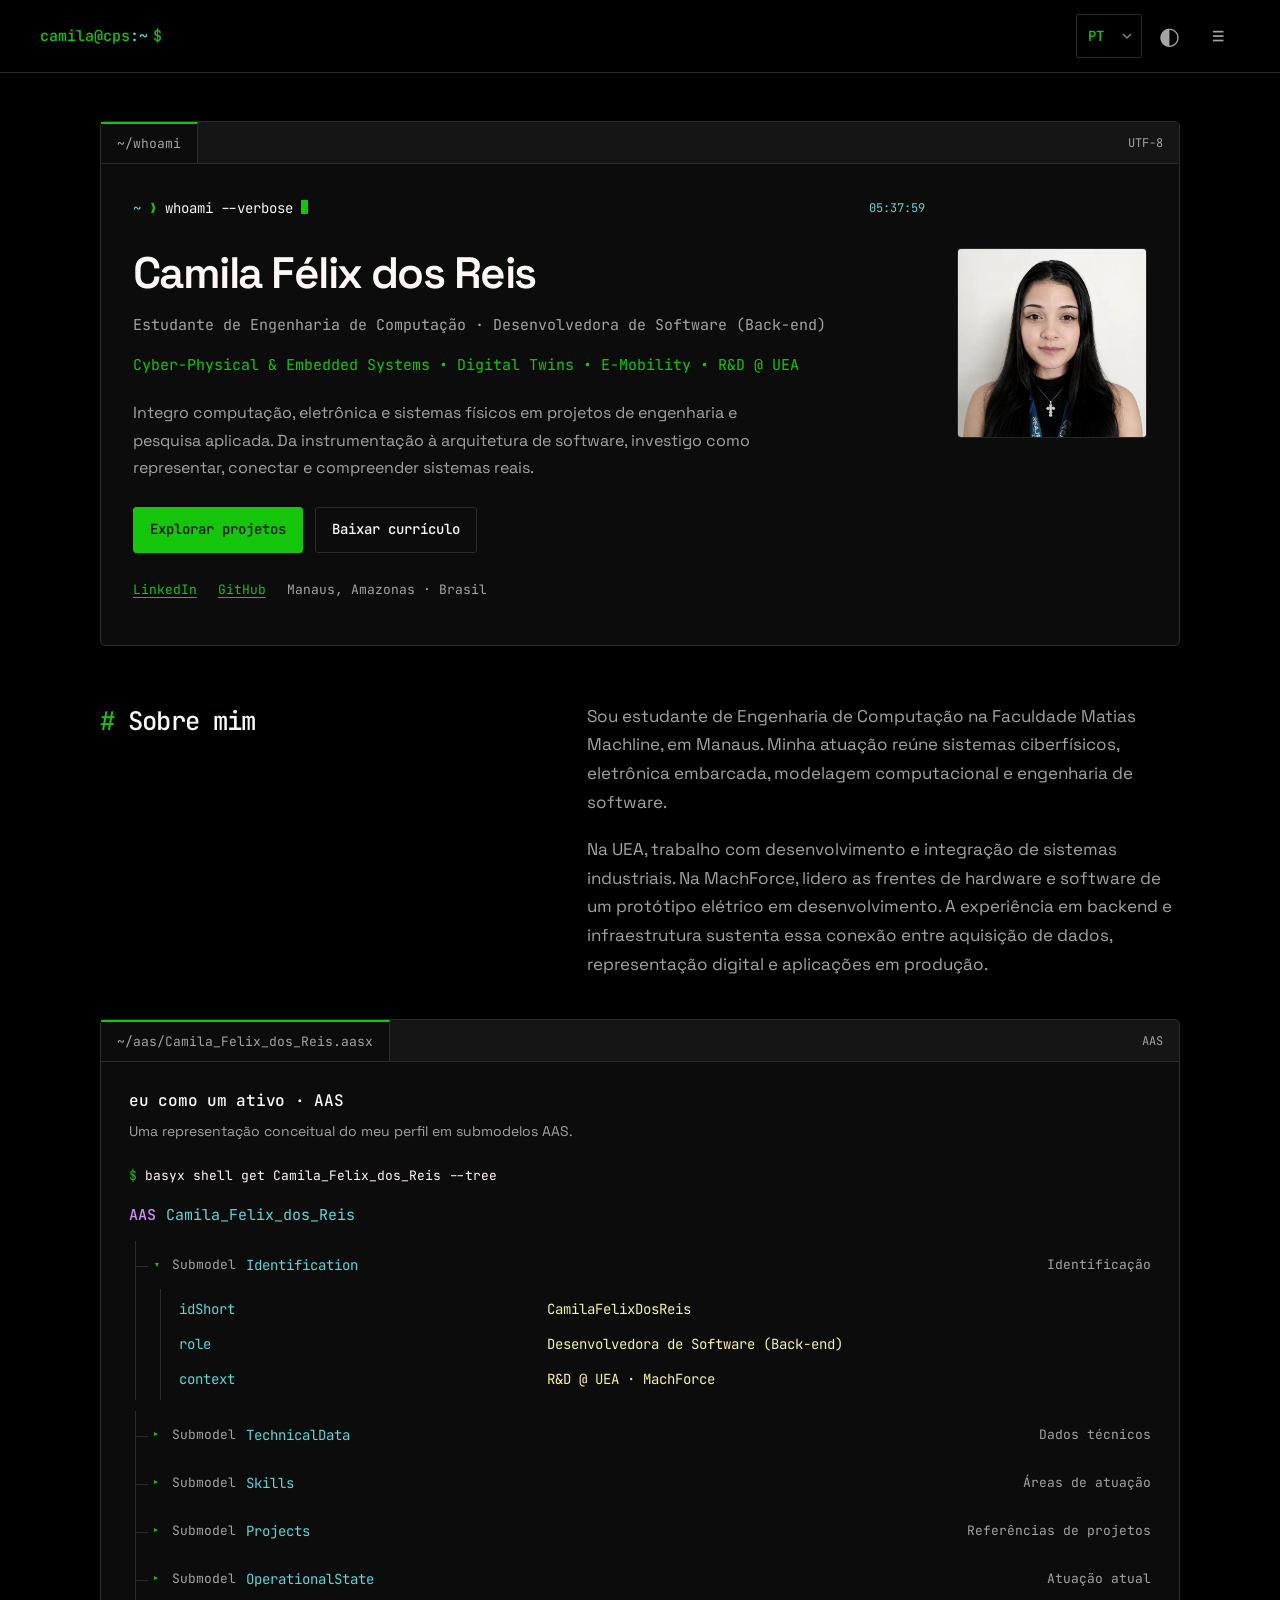
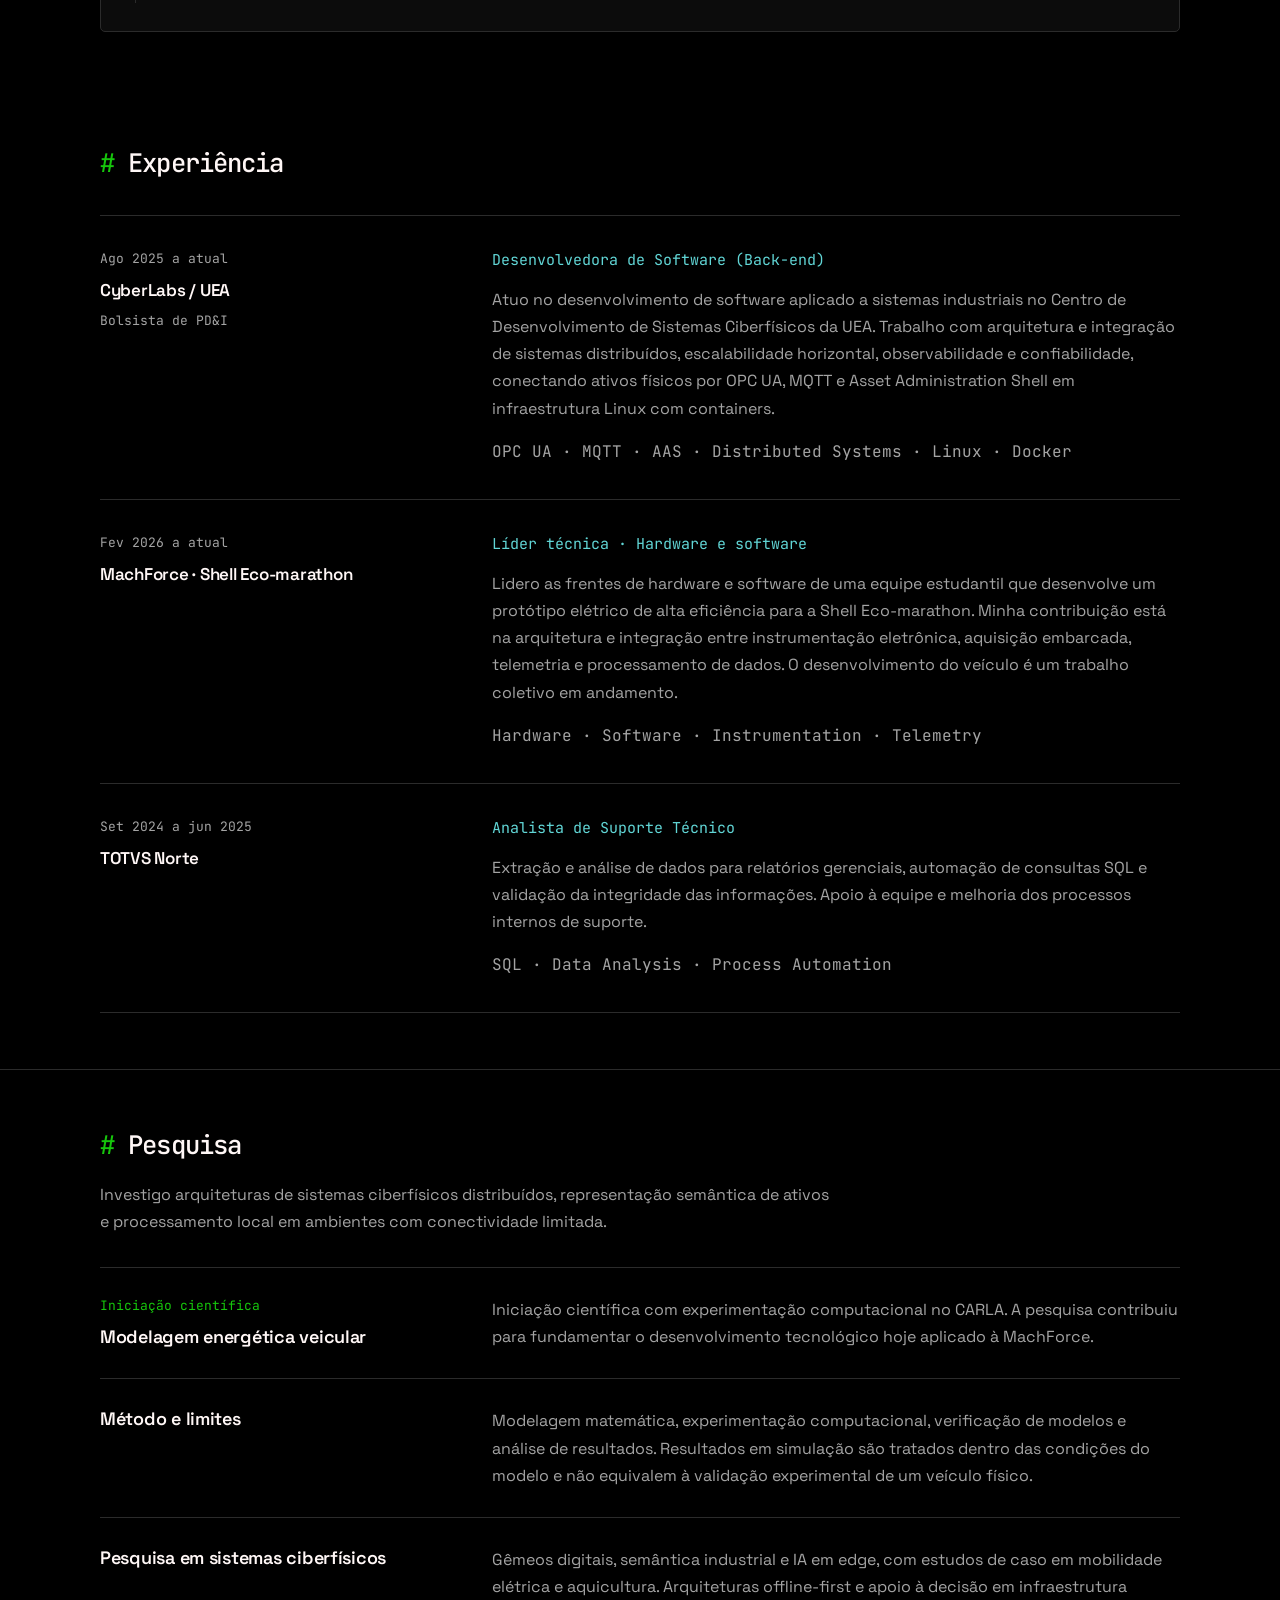
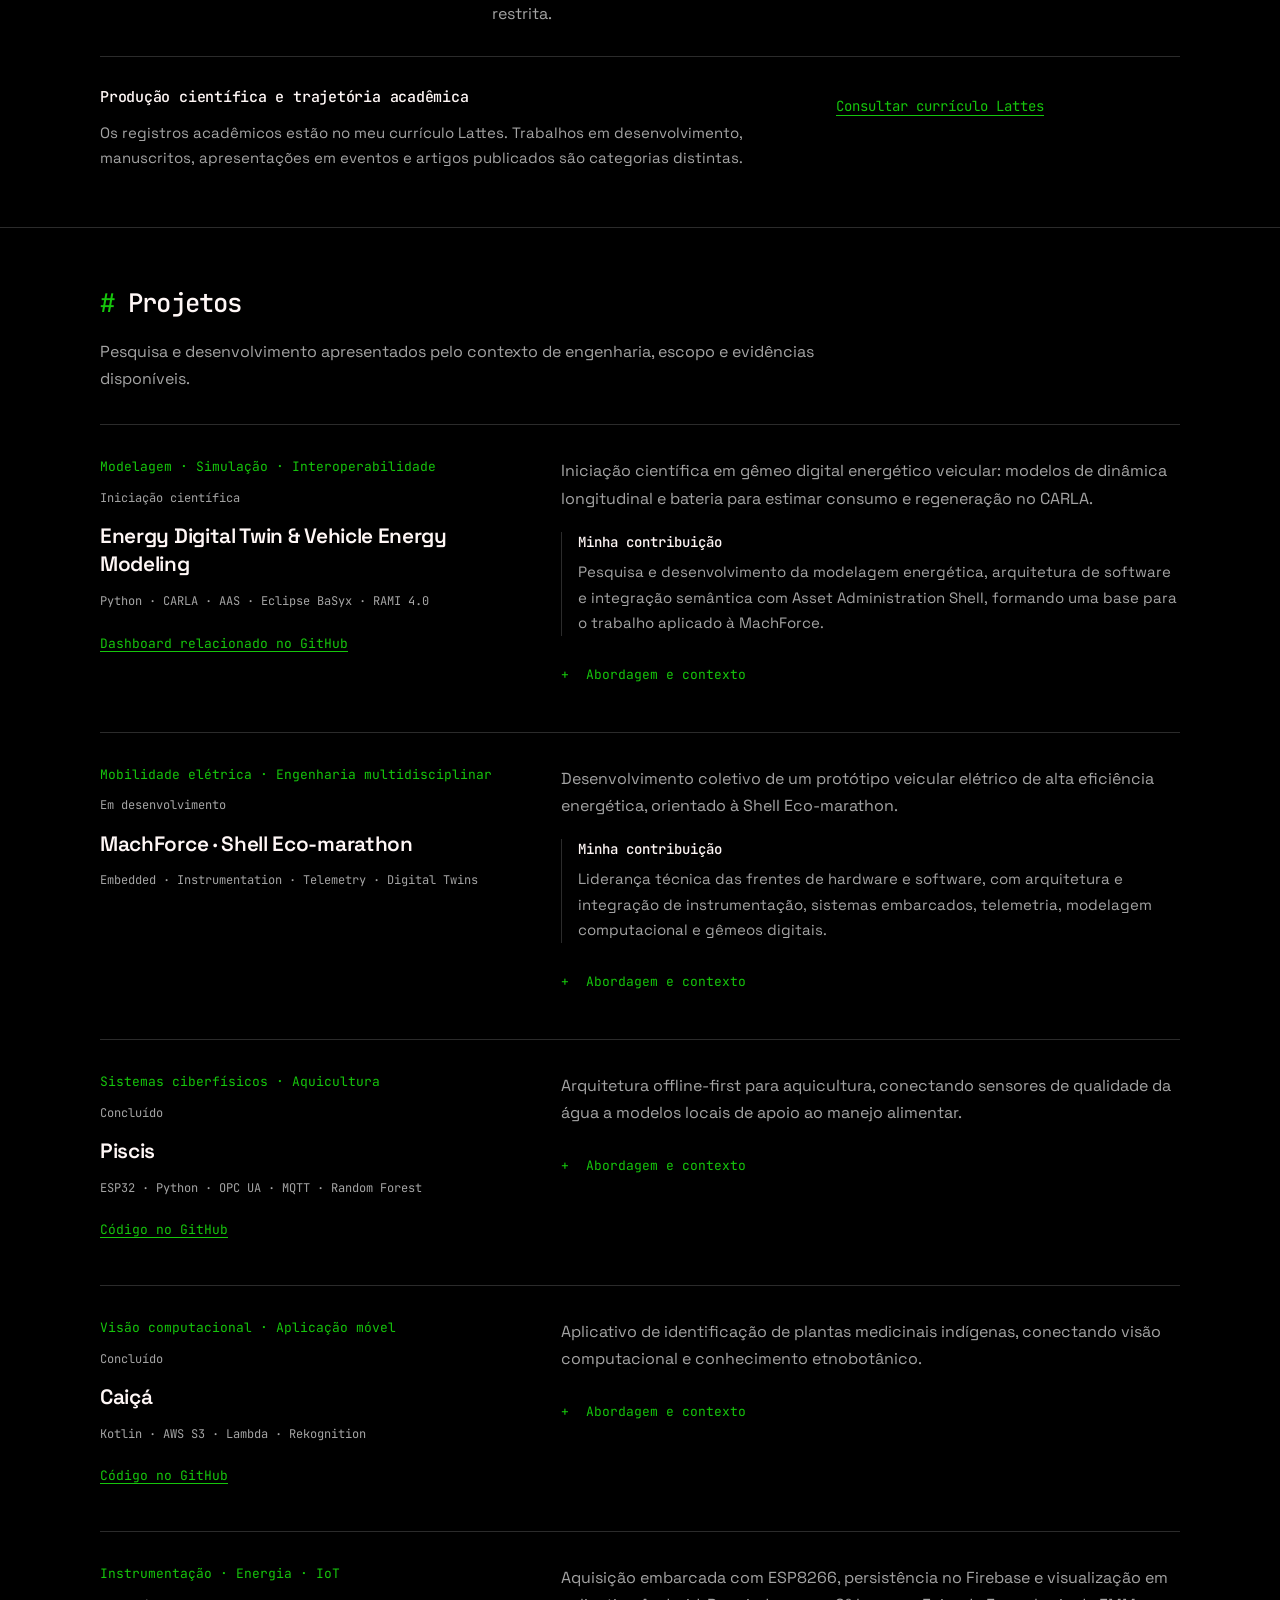
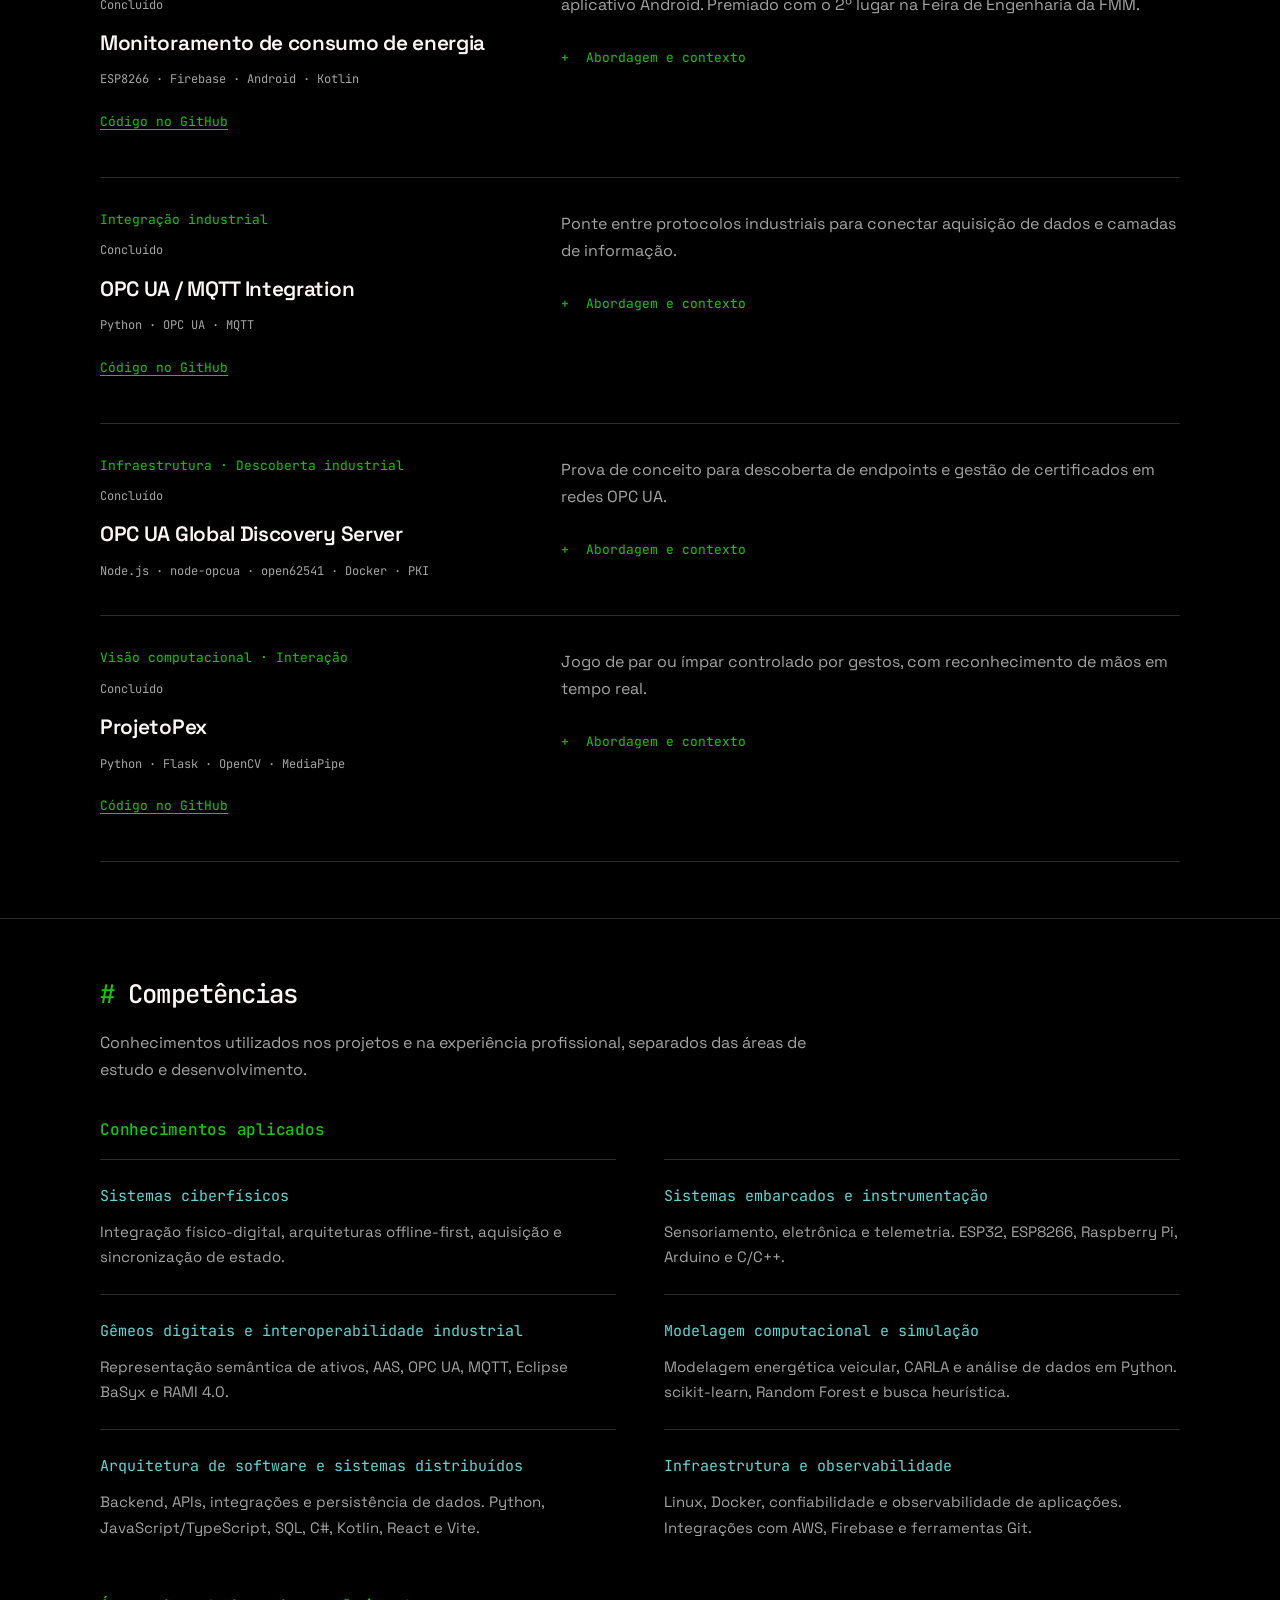
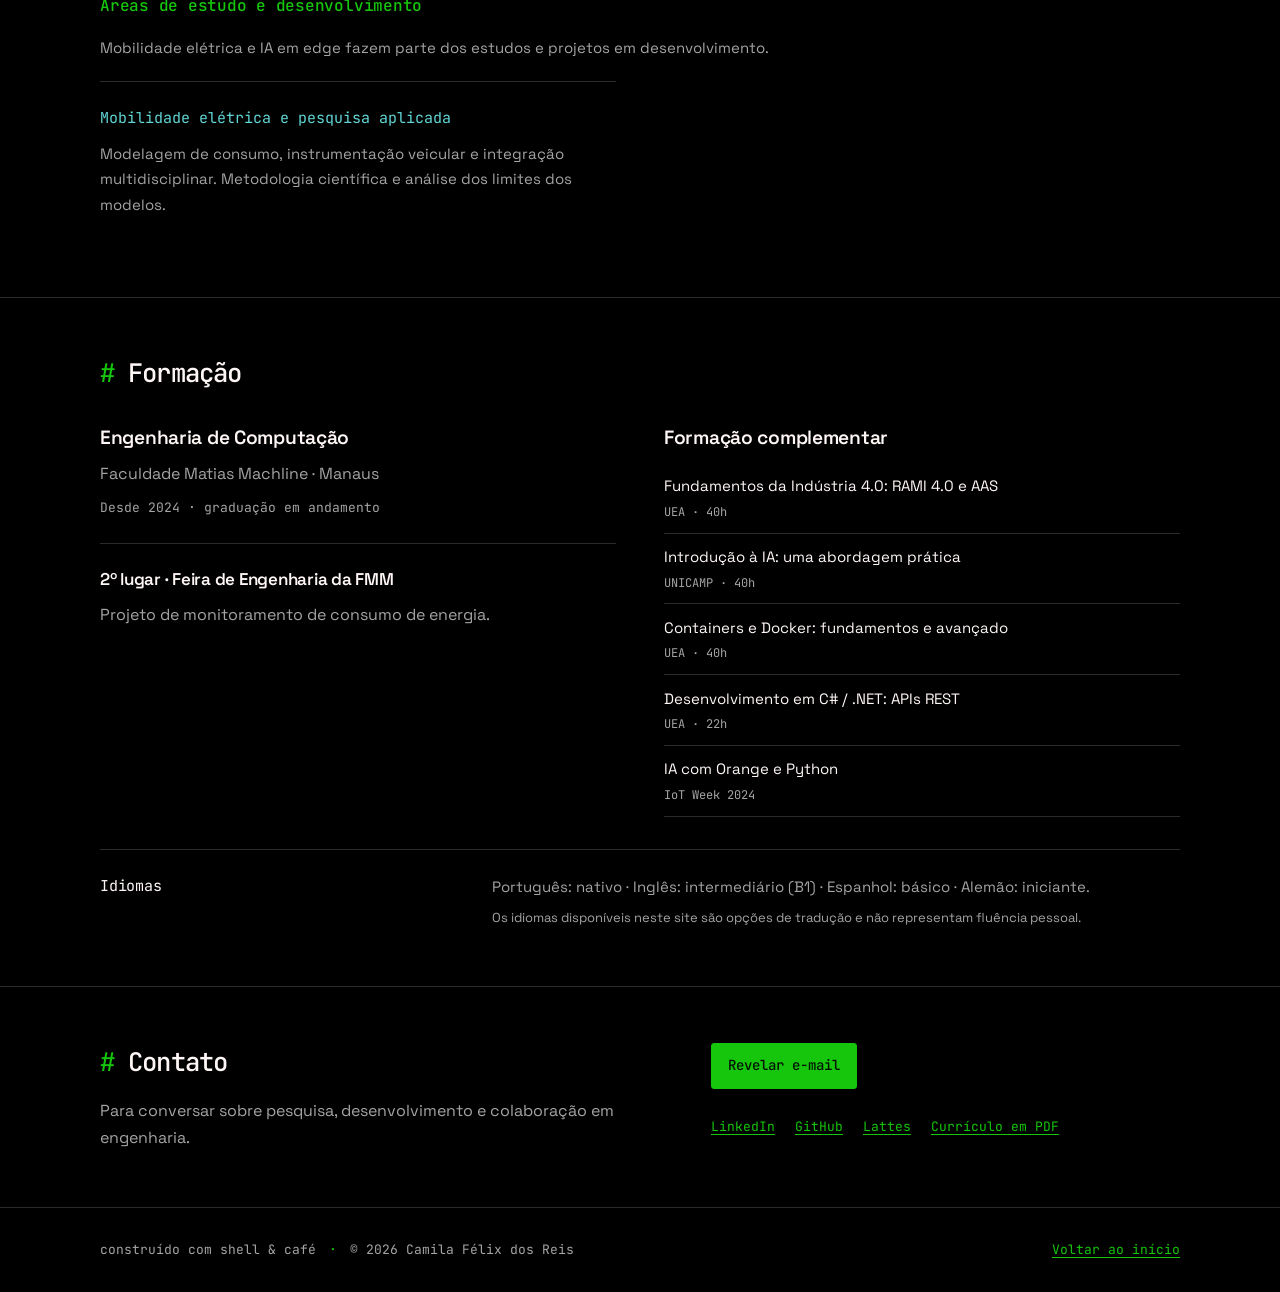
==== commit 05e5c87e: "fix(portfolio): restore personal copy and update resume" ====
--- a/index.html
+++ b/index.html
@@ -4,7 +4,7 @@
   <meta charset="UTF-8">
   <meta name="viewport" content="width=device-width, initial-scale=1">
   <meta name="color-scheme" content="light dark">
-  <title>Camila Félix dos Reis | Engenharia e pesquisa aplicada</title>
+  <title>Camila Félix dos Reis | Portfólio</title>
   <meta name="description" content="Sistemas ciberfísicos e embarcados, gêmeos digitais e mobilidade elétrica. Pesquisa e projetos de engenharia de Camila Félix dos Reis.">
   <link rel="canonical" href="https://cawzkf.github.io/">
   <link rel="alternate" hreflang="pt-BR" href="https://cawzkf.github.io/">
@@ -19,17 +19,17 @@
   <meta property="og:locale:alternate" content="en_US">
   <meta property="og:locale:alternate" content="de_DE">
   <meta property="og:locale:alternate" content="zh_CN">
-  <meta property="og:title" content="Camila Félix dos Reis | Engenharia e pesquisa aplicada">
+  <meta property="og:title" content="Camila Félix dos Reis | Portfólio">
   <meta property="og:description" content="Sistemas ciberfísicos e embarcados, gêmeos digitais e mobilidade elétrica. Pesquisa e projetos de engenharia de Camila Félix dos Reis.">
   <meta property="og:image" content="https://cawzkf.github.io/og-card.png">
   <meta property="og:image:width" content="1200">
   <meta property="og:image:height" content="630">
-  <meta property="og:image:alt" content="Camila Félix dos Reis · Research &amp; Applied Engineering">
+  <meta property="og:image:alt" content="Camila Félix dos Reis · camila@cps">
   <meta name="twitter:card" content="summary_large_image">
-  <meta name="twitter:title" content="Camila Félix dos Reis | Engenharia e pesquisa aplicada">
+  <meta name="twitter:title" content="Camila Félix dos Reis | Portfólio">
   <meta name="twitter:description" content="Sistemas ciberfísicos e embarcados, gêmeos digitais e mobilidade elétrica. Pesquisa e projetos de engenharia de Camila Félix dos Reis.">
   <meta name="twitter:image" content="https://cawzkf.github.io/og-card.png">
-  <meta name="twitter:image:alt" content="Camila Félix dos Reis · Research &amp; Applied Engineering">
+  <meta name="twitter:image:alt" content="Camila Félix dos Reis · camila@cps">
   <link rel="icon" type="image/svg+xml" href="favicon.svg">
   <link rel="preconnect" href="https://fonts.googleapis.com">
   <link rel="preconnect" href="https://fonts.gstatic.com" crossorigin>
@@ -44,7 +44,7 @@
   <header class="site-header">
     <div class="header-inner">
       <a class="brand" href="#top" aria-label="Início" data-i18n-aria-label="nav.home"><span class="prompt-user">camila@cps</span><span class="prompt-path">:~</span><span class="prompt-sign">$</span></a>
-      <nav class="nav" id="navigation" aria-label="Menu de navegação" data-i18n-aria-label="ui.menu"><a href="#about"><span data-i18n="nav.about">Sobre</span></a>
+      <nav class="nav" id="navigation" aria-label="Menu de navegação" data-i18n-aria-label="ui.menu"><a href="#about"><span data-i18n="nav.about">Sobre mim</span></a>
 <a href="#experience"><span data-i18n="nav.experience">Experiência</span></a>
 <a href="#research"><span data-i18n="nav.research">Pesquisa</span></a>
 <a href="#projects"><span data-i18n="nav.projects">Projetos</span></a>
@@ -64,10 +64,10 @@
         <div class="terminal-bar" aria-hidden="true"><span class="terminal-tab">~/whoami</span><span class="terminal-encoding">UTF-8</span></div>
         <div class="hero-window-body">
           <div class="hero-content">
-            <p class="terminal-command" aria-hidden="true"><span class="prompt-path">~</span> <span class="prompt-sign">❯</span> whoami --verbose<span class="terminal-cursor"></span></p>
-        <p class="eyebrow" lang="en">Research &amp; Applied Engineering</p>
+            <p class="terminal-command" aria-hidden="true"><span class="terminal-prompt"><span class="prompt-path">~</span> <span class="prompt-sign">❯</span> whoami --verbose<span class="terminal-cursor"></span></span><span id="clock" class="terminal-clock" aria-hidden="true">00:00:00</span></p>
         <h1 class="hero-name" id="hero-title">Camila Félix dos Reis</h1>
-        <p class="hero-position" lang="en">Bridging Physical and Digital Systems.</p>
+        <p class="hero-role" data-i18n="hero.role">Estudante de Engenharia de Computação · Desenvolvedora de Software (Back-end)</p>
+
         <p class="hero-headline" lang="en">Cyber-Physical &amp; Embedded Systems • Digital Twins • E-Mobility • <span class="nowrap">R&amp;D @ UEA</span></p>
         <p data-i18n="hero.intro" class="hero-intro">Integro computação, eletrônica e sistemas físicos em projetos de engenharia e pesquisa aplicada. Da instrumentação à arquitetura de software, investigo como representar, conectar e compreender sistemas reais.</p>
         <div class="hero-actions"><a class="button button-primary" href="#projects"><span data-i18n="hero.projects">Explorar projetos</span></a><a class="button button-secondary" href="Camila_Felix_dos_Reis_CV.pdf" download><span data-i18n="hero.cv">Baixar currículo</span></a></div>
@@ -75,41 +75,37 @@
       </div>
       <figure class="hero-portrait">
         <div class="portrait-frame"><img src="camila.webp" alt="Camila Félix dos Reis" width="1152" height="1536" fetchpriority="high"></div>
-        <figcaption><span data-i18n="hero.caption">Computação, eletrônica e sistemas físicos.</span></figcaption>
+
       </figure>
         </div>
       </div>
-      <figure class="system-diagram">
-        <ol><li><span data-i18n="diagram.physical">Sistema físico</span></li><li><span data-i18n="diagram.integration">Aquisição e integração</span></li><li><span data-i18n="diagram.digital">Modelo digital</span></li></ol>
-        <figcaption data-i18n="diagram.caption">Uma abordagem integrada de engenharia. Diagrama conceitual.</figcaption>
-      </figure>
     </section>
     <section class="section about-section" id="about" aria-labelledby="about-title">
-      <div class="section-layout"><div class="section-heading"><p data-i18n="about.eyebrow" class="eyebrow">Uma perspectiva entre disciplinas</p><h2 id="about-title" data-i18n="about.title">Engenharia na interface entre o físico e o digital.</h2></div><div class="prose"><p data-i18n="about.p1">Sou estudante de Engenharia de Computação na Faculdade Matias Machline, em Manaus. Minha atuação reúne sistemas ciberfísicos, eletrônica embarcada, modelagem computacional e engenharia de software.</p><p data-i18n="about.p2">Na UEA, trabalho com desenvolvimento e integração de sistemas industriais. Na MachForce, lidero as frentes de hardware e software de um protótipo elétrico em desenvolvimento. A experiência em backend e infraestrutura sustenta essa conexão entre aquisição de dados, representação digital e aplicações em produção.</p></div></div>
+      <div class="section-layout"><div class="section-heading"><h2 id="about-title" data-i18n="about.title">Sobre mim</h2></div><div class="prose"><p data-i18n="about.p1">Sou estudante de Engenharia de Computação na Faculdade Matias Machline, em Manaus. Minha atuação reúne sistemas ciberfísicos, eletrônica embarcada, modelagem computacional e engenharia de software.</p><p data-i18n="about.p2">Na UEA, trabalho com desenvolvimento e integração de sistemas industriais. Na MachForce, lidero as frentes de hardware e software de um protótipo elétrico em desenvolvimento. A experiência em backend e infraestrutura sustenta essa conexão entre aquisição de dados, representação digital e aplicações em produção.</p></div></div>
       <div class="asset-profile terminal-window" id="aas">
         <div class="terminal-bar" aria-hidden="true"><span class="terminal-tab">~/aas/Camila_Felix_dos_Reis.aasx</span><span class="terminal-encoding">AAS</span></div>
-        <div class="aas-profile-heading"><h3 data-i18n="profile.title">Meu perfil como Asset Administration Shell</h3><p data-i18n="profile.hint">Uma representação conceitual do meu perfil em submodelos AAS.</p></div>
+        <div class="aas-profile-heading"><h3 data-i18n="profile.title">eu como um ativo · AAS</h3><p data-i18n="profile.hint">Uma representação conceitual do meu perfil em submodelos AAS.</p></div>
         <p class="terminal-command aas-command" aria-hidden="true"><span class="prompt-sign">$</span> basyx shell get Camila_Felix_dos_Reis --tree</p>
         <p class="aas-root"><span class="aas-keyword">AAS</span> <span class="aas-asset">Camila_Felix_dos_Reis</span></p>
         <div class="asset-submodels">
-          <details class="aas-node" open><summary><span class="aas-type" aria-hidden="true">Submodel</span><code lang="en">Identification</code><span class="aas-label"><span data-i18n="profile.identification">Identificação</span></span></summary><div class="aas-children"><dl><dt>idShort</dt><dd>CamilaFelixDosReis</dd><dt data-i18n="profile.role">Sistemas ciberfísicos e pesquisa aplicada</dt><dd>R&amp;D @ UEA · MachForce</dd></dl></div></details>
-          <details class="aas-node"><summary><span class="aas-type" aria-hidden="true">Submodel</span><code lang="en">TechnicalData</code><span class="aas-label"><span data-i18n="profile.technical">Dados técnicos</span></span></summary><div class="aas-children"><p data-i18n="profile.degree">Engenharia de Computação · FMM</p><p data-i18n="education.levels">Português: nativo · Inglês: profissional · Espanhol: básico · Alemão: iniciante.</p></div></details>
-          <details class="aas-node"><summary><span class="aas-type" aria-hidden="true">Submodel</span><code lang="en">Skills</code><span class="aas-label"><span data-i18n="profile.skills">Áreas de atuação</span></span></summary><div class="aas-children"><p>CPS · Embedded Systems · Digital Twins · OPC UA · MQTT · Edge AI</p></div></details>
+          <details class="aas-node" open><summary><span class="aas-type" aria-hidden="true">Submodel</span><code lang="en">Identification</code><span class="aas-label"><span data-i18n="profile.identification">Identificação</span></span></summary><div class="aas-children"><dl><dt>idShort</dt><dd>CamilaFelixDosReis</dd><dt>role</dt><dd data-i18n="profile.role">Desenvolvedora de Software (Back-end)</dd><dt>context</dt><dd>R&amp;D @ UEA · MachForce</dd></dl></div></details>
+          <details class="aas-node"><summary><span class="aas-type" aria-hidden="true">Submodel</span><code lang="en">TechnicalData</code><span class="aas-label"><span data-i18n="profile.technical">Dados técnicos</span></span></summary><div class="aas-children"><p data-i18n="profile.degree">Engenharia de Computação · FMM · em andamento</p><p data-i18n="education.levels">Português: nativo · Inglês: intermediário (B1) · Espanhol: básico · Alemão: iniciante.</p></div></details>
+          <details class="aas-node"><summary><span class="aas-type" aria-hidden="true">Submodel</span><code lang="en">Skills</code><span class="aas-label"><span data-i18n="profile.skills">Áreas de atuação</span></span></summary><div class="aas-children"><dl><dt data-i18n="expertise.applied">Conhecimentos aplicados</dt><dd data-i18n="profile.applied">CPS · Sistemas embarcados · Gêmeos digitais · OPC UA · MQTT</dd><dt data-i18n="expertise.study">Áreas de estudo e desenvolvimento</dt><dd data-i18n="profile.studies">Mobilidade elétrica · IA em edge</dd></dl></div></details>
           <details class="aas-node"><summary><span class="aas-type" aria-hidden="true">Submodel</span><code lang="en">Projects</code><span class="aas-label"><span data-i18n="profile.projects">Referências de projetos</span></span></summary><div class="aas-children"><ul><li><a href="#project-vehicle">Energy Digital Twin</a></li><li><a href="#project-machforce">MachForce</a></li><li><a href="https://github.com/cawzkf/piscis" target="_blank" rel="noopener noreferrer">Piscis</a></li><li><a href="https://github.com/cawzkf/caica" target="_blank" rel="noopener noreferrer">Caiçá</a></li><li><a href="https://github.com/cawzkf/ua-mqtt-integration" target="_blank" rel="noopener noreferrer">OPC UA / MQTT</a></li></ul></div></details>
           <details class="aas-node"><summary><span class="aas-type" aria-hidden="true">Submodel</span><code lang="en">OperationalState</code><span class="aas-label"><span data-i18n="profile.state">Atuação atual</span></span></summary><div class="aas-children"><p data-i18n="profile.availability">Pesquisa e colaboração em engenharia</p></div></details>
         </div>
       </div>
     </section>
     <section class="section" id="experience" aria-labelledby="experience-title">
-      <div class="section-heading"><p data-i18n="exp.eyebrow" class="eyebrow">Trajetória profissional</p><h2 id="experience-title" data-i18n="exp.title">Arquitetura, integração e aplicação.</h2></div>
+      <div class="section-heading"><h2 id="experience-title" data-i18n="exp.title">Experiência</h2></div>
       <div class="experience-list">
-        <article class="experience-item"><div class="experience-meta"><p data-i18n="exp.uea.date" class="date">Ago 2025 a atual</p><h3>CyberLabs / UEA</h3></div><div class="experience-body"><p data-i18n="exp.uea.role" class="role">Desenvolvedora de Software (Back-end) · P&amp;D</p><p data-i18n="exp.uea.description">Atuo no desenvolvimento de software aplicado a sistemas industriais no Centro de Desenvolvimento de Sistemas Ciberfísicos da UEA. Trabalho com arquitetura e integração de sistemas distribuídos, escalabilidade horizontal, observabilidade e confiabilidade, conectando ativos físicos por OPC UA, MQTT e Asset Administration Shell em infraestrutura Linux com containers.</p><p class="tech-list">OPC UA · MQTT · AAS · Distributed Systems · Linux · Docker</p></div></article>
+        <article class="experience-item"><div class="experience-meta"><p data-i18n="exp.uea.date" class="date">Ago 2025 a atual</p><h3>CyberLabs / UEA</h3><p class="affiliation" data-i18n="exp.uea.affiliation">Bolsista de PD&amp;I</p></div><div class="experience-body"><p data-i18n="exp.uea.role" class="role">Desenvolvedora de Software (Back-end)</p><p data-i18n="exp.uea.description">Atuo no desenvolvimento de software aplicado a sistemas industriais no Centro de Desenvolvimento de Sistemas Ciberfísicos da UEA. Trabalho com arquitetura e integração de sistemas distribuídos, escalabilidade horizontal, observabilidade e confiabilidade, conectando ativos físicos por OPC UA, MQTT e Asset Administration Shell em infraestrutura Linux com containers.</p><p class="tech-list">OPC UA · MQTT · AAS · Distributed Systems · Linux · Docker</p></div></article>
         <article class="experience-item"><div class="experience-meta"><p data-i18n="exp.machforce.date" class="date">Fev 2026 a atual</p><h3>MachForce · Shell Eco-marathon</h3></div><div class="experience-body"><p data-i18n="exp.machforce.role" class="role">Líder técnica · Hardware e software</p><p data-i18n="exp.machforce.description">Lidero as frentes de hardware e software de uma equipe estudantil que desenvolve um protótipo elétrico de alta eficiência para a Shell Eco-marathon. Minha contribuição está na arquitetura e integração entre instrumentação eletrônica, aquisição embarcada, telemetria e processamento de dados. O desenvolvimento do veículo é um trabalho coletivo em andamento.</p><p class="tech-list">Hardware · Software · Instrumentation · Telemetry</p></div></article>
         <article class="experience-item"><div class="experience-meta"><p data-i18n="exp.totvs.date" class="date">Set 2024 a jun 2025</p><h3>TOTVS Norte</h3></div><div class="experience-body"><p data-i18n="exp.totvs.role" class="role">Analista de Suporte Técnico</p><p data-i18n="exp.totvs.description">Extração e análise de dados para relatórios gerenciais, automação de consultas SQL e validação da integridade das informações. Apoio à equipe e melhoria dos processos internos de suporte.</p><p class="tech-list">SQL · Data Analysis · Process Automation</p></div></article>
       </div>
     </section>
     <section class="research-band" id="research" aria-labelledby="research-title"><div class="section">
-      <div class="section-heading"><p data-i18n="research.eyebrow" class="eyebrow">Pesquisa científica e aplicada</p><h2 id="research-title" data-i18n="research.title">Modelar. Experimentar. Compreender.</h2><p data-i18n="research.intro" class="section-intro">Investigo arquiteturas de sistemas ciberfísicos distribuídos, representação semântica de ativos e processamento local em ambientes com conectividade limitada.</p></div>
+      <div class="section-heading"><h2 id="research-title" data-i18n="research.title">Pesquisa</h2><p data-i18n="research.intro" class="section-intro">Investigo arquiteturas de sistemas ciberfísicos distribuídos, representação semântica de ativos e processamento local em ambientes com conectividade limitada.</p></div>
       <div class="research-grid">
         <article class="research-entry"><div class="research-meta"><p data-i18n="ui.research" class="research-label">Iniciação científica</p><h3 data-i18n="research.ic.title">Modelagem energética veicular</h3></div><div class="research-description"><p data-i18n="research.ic.text">Iniciação científica com experimentação computacional no CARLA. A pesquisa contribuiu para fundamentar o desenvolvimento tecnológico hoje aplicado à MachForce.</p></div></article>
         <article class="research-entry"><div class="research-meta"><h3 data-i18n="research.method.title">Método e limites</h3></div><div class="research-description"><p data-i18n="research.method.text">Modelagem matemática, experimentação computacional, verificação de modelos e análise de resultados. Resultados em simulação são tratados dentro das condições do modelo e não equivalem à validação experimental de um veículo físico.</p></div></article>
@@ -118,7 +114,7 @@
       <div class="research-records"><div><h3 data-i18n="research.records">Produção científica e trajetória acadêmica</h3><p data-i18n="research.records.text">Os registros acadêmicos estão no meu currículo Lattes. Trabalhos em desenvolvimento, manuscritos, apresentações em eventos e artigos publicados são categorias distintas.</p></div><a class="text-link" href="http://lattes.cnpq.br/4899528348009614" target="_blank" rel="noopener noreferrer"><span data-i18n="research.lattes">Consultar currículo Lattes</span></a></div>
     </div></section>
     <section class="section" id="projects" aria-labelledby="projects-title">
-      <div class="section-heading"><p data-i18n="projects.eyebrow" class="eyebrow">Projetos de engenharia</p><h2 id="projects-title" data-i18n="projects.title">Sistemas, da concepção à integração.</h2><p data-i18n="projects.intro" class="section-intro">Pesquisa e desenvolvimento apresentados pelo contexto de engenharia, escopo e evidências disponíveis.</p></div>
+      <div class="section-heading"><h2 id="projects-title" data-i18n="projects.title">Projetos</h2><p data-i18n="projects.intro" class="section-intro">Pesquisa e desenvolvimento apresentados pelo contexto de engenharia, escopo e evidências disponíveis.</p></div>
       <div class="project-list"><article class="project project-featured" id="project-vehicle">
   <div class="project-overview"><div class="project-heading"><p data-i18n="project.vehicle.category" class="eyebrow">Modelagem · Simulação · Interoperabilidade</p><span data-i18n="ui.research" class="project-status">Iniciação científica</span></div><h3>Energy Digital Twin &amp; Vehicle Energy Modeling</h3><p class="tech-list">Python · CARLA · AAS · Eclipse BaSyx · RAMI 4.0</p><a class="text-link project-link" href="https://github.com/cawzkf/marchforce-dashboard" target="_blank" rel="noopener noreferrer"><span data-i18n="project.vehicle.link">Dashboard relacionado no GitHub</span></a></div>
   <div class="project-description"><p data-i18n="project.vehicle.summary" class="project-summary">Iniciação científica em gêmeo digital energético veicular: modelos de dinâmica longitudinal e bateria para estimar consumo e regeneração no CARLA.</p><div class="contribution"><h4 data-i18n="ui.contribution">Minha contribuição</h4><p data-i18n="project.vehicle.contribution">Pesquisa e desenvolvimento da modelagem energética, arquitetura de software e integração semântica com Asset Administration Shell, formando uma base para o trabalho aplicado à MachForce.</p></div><details class="project-details"><summary><span data-i18n="ui.details">Abordagem e contexto</span></summary><p data-i18n="project.vehicle.detail">Arquitetura em camadas segundo RAMI 4.0, com Eclipse BaSyx, MQTT e OPC UA. Experimentação e verificação computacional de modelos. Os resultados são de simulação, sem equivalência com validação experimental de um veículo físico.</p></details></div>
@@ -153,16 +149,16 @@
 </article></div>
     </section>
     <section class="expertise-band" id="stack" aria-labelledby="stack-title"><div class="section">
-      <div class="section-heading"><p data-i18n="expertise.eyebrow" class="eyebrow">Competências técnicas</p><h2 id="stack-title" data-i18n="expertise.title">Uma base de engenharia conectada.</h2><p data-i18n="expertise.intro" class="section-intro">Ferramentas e tecnologias a serviço do problema, organizadas pelas áreas em que as aplico.</p></div><div class="expertise-grid"><article class="expertise-item"><h3 data-i18n="expertise.cps.title">Sistemas ciberfísicos</h3><p data-i18n="expertise.cps.text">Integração físico-digital, arquiteturas offline-first, aquisição e sincronização de estado.</p></article>
-<article class="expertise-item"><h3 data-i18n="expertise.embedded.title">Sistemas embarcados e instrumentação</h3><p data-i18n="expertise.embedded.text">Sensoriamento, eletrônica e telemetria. ESP32, ESP8266, Raspberry Pi, Arduino e C/C++.</p></article>
-<article class="expertise-item"><h3 data-i18n="expertise.twins.title">Gêmeos digitais e interoperabilidade industrial</h3><p data-i18n="expertise.twins.text">Representação semântica de ativos, AAS, OPC UA, MQTT, Eclipse BaSyx e RAMI 4.0.</p></article>
-<article class="expertise-item"><h3 data-i18n="expertise.modeling.title">Modelagem computacional e simulação</h3><p data-i18n="expertise.modeling.text">Modelagem energética veicular, CARLA e análise de dados em Python. scikit-learn, Random Forest e busca heurística.</p></article>
-<article class="expertise-item"><h3 data-i18n="expertise.software.title">Arquitetura de software e sistemas distribuídos</h3><p data-i18n="expertise.software.text">Backend, APIs, integrações e persistência de dados. Python, JavaScript/TypeScript, SQL, C#, Kotlin, React e Vite.</p></article>
-<article class="expertise-item"><h3 data-i18n="expertise.infra.title">Infraestrutura e observabilidade</h3><p data-i18n="expertise.infra.text">Linux, Docker, confiabilidade e observabilidade de aplicações. Integrações com AWS, Firebase e ferramentas Git.</p></article>
-<article class="expertise-item"><h3 data-i18n="expertise.mobility.title">Mobilidade elétrica e pesquisa aplicada</h3><p data-i18n="expertise.mobility.text">Modelagem de consumo, instrumentação veicular e integração multidisciplinar. Metodologia científica e análise dos limites dos modelos.</p></article></div>
+      <div class="section-heading"><h2 id="stack-title" data-i18n="expertise.title">Competências</h2><p data-i18n="expertise.intro" class="section-intro">Conhecimentos utilizados nos projetos e na experiência profissional, separados das áreas de estudo e desenvolvimento.</p></div><div class="expertise-group"><h3 data-i18n="expertise.applied">Conhecimentos aplicados</h3><div class="expertise-grid"><article class="expertise-item"><h4 data-i18n="expertise.cps.title">Sistemas ciberfísicos</h4><p data-i18n="expertise.cps.text">Integração físico-digital, arquiteturas offline-first, aquisição e sincronização de estado.</p></article>
+<article class="expertise-item"><h4 data-i18n="expertise.embedded.title">Sistemas embarcados e instrumentação</h4><p data-i18n="expertise.embedded.text">Sensoriamento, eletrônica e telemetria. ESP32, ESP8266, Raspberry Pi, Arduino e C/C++.</p></article>
+<article class="expertise-item"><h4 data-i18n="expertise.twins.title">Gêmeos digitais e interoperabilidade industrial</h4><p data-i18n="expertise.twins.text">Representação semântica de ativos, AAS, OPC UA, MQTT, Eclipse BaSyx e RAMI 4.0.</p></article>
+<article class="expertise-item"><h4 data-i18n="expertise.modeling.title">Modelagem computacional e simulação</h4><p data-i18n="expertise.modeling.text">Modelagem energética veicular, CARLA e análise de dados em Python. scikit-learn, Random Forest e busca heurística.</p></article>
+<article class="expertise-item"><h4 data-i18n="expertise.software.title">Arquitetura de software e sistemas distribuídos</h4><p data-i18n="expertise.software.text">Backend, APIs, integrações e persistência de dados. Python, JavaScript/TypeScript, SQL, C#, Kotlin, React e Vite.</p></article>
+<article class="expertise-item"><h4 data-i18n="expertise.infra.title">Infraestrutura e observabilidade</h4><p data-i18n="expertise.infra.text">Linux, Docker, confiabilidade e observabilidade de aplicações. Integrações com AWS, Firebase e ferramentas Git.</p></article></div></div>
+<div class="expertise-group expertise-study"><h3 data-i18n="expertise.study">Áreas de estudo e desenvolvimento</h3><p data-i18n="expertise.study.note">Mobilidade elétrica e IA em edge fazem parte dos estudos e projetos em desenvolvimento.</p><div class="expertise-grid"><article class="expertise-item"><h4 data-i18n="expertise.mobility.title">Mobilidade elétrica e pesquisa aplicada</h4><p data-i18n="expertise.mobility.text">Modelagem de consumo, instrumentação veicular e integração multidisciplinar. Metodologia científica e análise dos limites dos modelos.</p></article></div></div>
     </div></section>
     <section class="section" id="extras" aria-labelledby="extras-title">
-      <div class="section-heading"><p data-i18n="education.eyebrow" class="eyebrow">Formação e reconhecimentos</p><h2 id="extras-title" data-i18n="education.title">Aprendizado que atravessa disciplinas.</h2></div>
+      <div class="section-heading"><h2 id="extras-title" data-i18n="education.title">Formação</h2></div>
       <div class="education-grid">
         <div class="education-primary"><article><h3 data-i18n="education.degree">Engenharia de Computação</h3><p data-i18n="education.school">Faculdade Matias Machline · Manaus</p><p data-i18n="education.date" class="date">Desde 2024 · graduação em andamento</p></article><article class="achievement"><h3 data-i18n="education.award.title">2º lugar · Feira de Engenharia da FMM</h3><p data-i18n="education.award.text">Projeto de monitoramento de consumo de energia.</p></article></div>
         <div><h3 data-i18n="education.certs">Formação complementar</h3><ul class="certificate-list"><li><span data-i18n="education.c1">Fundamentos da Indústria 4.0: RAMI 4.0 e AAS</span><span class="cert-meta">UEA · 40h</span></li>
@@ -171,13 +167,18 @@
 <li><span data-i18n="education.c4">Desenvolvimento em C# / .NET: APIs REST</span><span class="cert-meta">UEA · 22h</span></li>
 <li><span data-i18n="education.c5">IA com Orange e Python</span><span class="cert-meta">IoT Week 2024</span></li></ul></div>
       </div>
-      <div class="language-note"><h3 data-i18n="education.languages">Idiomas</h3><div><p data-i18n="education.levels">Português: nativo · Inglês: profissional · Espanhol: básico · Alemão: iniciante.</p><p data-i18n="education.note" class="small">Os idiomas disponíveis neste site são opções de tradução e não representam fluência pessoal.</p></div></div>
+      <div class="language-note"><h3 data-i18n="education.languages">Idiomas</h3><div><p data-i18n="education.levels">Português: nativo · Inglês: intermediário (B1) · Espanhol: básico · Alemão: iniciante.</p><p data-i18n="education.note" class="small">Os idiomas disponíveis neste site são opções de tradução e não representam fluência pessoal.</p></div></div>
     </section>
     <section class="contact-section" id="contact" aria-labelledby="contact-title"><div class="section">
-      <div><p data-i18n="contact.eyebrow" class="eyebrow">Contato</p><h2 data-i18n="contact.title" id="contact-title">Vamos conectar ideias e sistemas.</h2><p data-i18n="contact.text">Para conversar sobre pesquisa, desenvolvimento e colaboração em engenharia.</p></div>
+      <div><h2 data-i18n="contact.title" id="contact-title">Contato</h2><p data-i18n="contact.text">Para conversar sobre pesquisa, desenvolvimento e colaboração em engenharia.</p></div>
       <div class="contact-actions"><button type="button" class="button button-contact" id="mail-reveal" data-u="camilafelixdosreis" data-d="gmail.com" hidden><span data-i18n="contact.email">Revelar e-mail</span></button><a id="mail-link" class="email-link" hidden></a><noscript><a href="https://www.linkedin.com/in/camila-felix-dos-reis" rel="noopener noreferrer">LinkedIn</a></noscript><div class="contact-links"><a href="https://www.linkedin.com/in/camila-felix-dos-reis" target="_blank" rel="noopener noreferrer">LinkedIn</a><a href="https://github.com/cawzkf" target="_blank" rel="noopener noreferrer">GitHub</a><a href="http://lattes.cnpq.br/4899528348009614" target="_blank" rel="noopener noreferrer">Lattes</a><a href="Camila_Felix_dos_Reis_CV.pdf" download><span data-i18n="contact.cv">Currículo em PDF</span></a></div></div>
     </div></section>
   </main>
-  <footer class="footer"><div><span>© <span id="year">2026</span> Camila Félix dos Reis</span><span data-i18n="footer.text">Engenharia e pesquisa aplicada.</span></div><a href="#top"><span data-i18n="ui.top">Voltar ao início</span></a></footer>
+  <footer class="footer">
+    <span data-i18n="footer.built">construído com shell &amp; café </span>
+    <span class="foot-sep">·</span>
+    <span>© <span id="year">2026</span> Camila Félix dos Reis</span>
+    <a href="#top"><span data-i18n="ui.top">Voltar ao início</span></a>
+  </footer>
 </body>
 </html>
--- a/styles.css
+++ b/styles.css
@@ -85,10 +85,11 @@
 .hero-window-body { display: grid; grid-template-columns: minmax(0, 1fr) 190px; gap: 2rem; padding: 2rem; }
 .terminal-command { font: 400 .875rem/1.8 var(--mono); color: var(--text); overflow-wrap: anywhere; }
 .terminal-cursor { display: inline-block; width: 7px; height: 1em; vertical-align: -.1em; background: var(--accent); margin-left: .5rem; }
-.hero-content > .terminal-command { margin-bottom: 1.65rem; }
-.hero .eyebrow { font-size: .8125rem; color: var(--muted); margin-bottom: .6rem; }
+.hero-content > .terminal-command { display: flex; align-items: center; flex-wrap: wrap; gap: .5rem 1rem; margin-bottom: 1.65rem; }
+.terminal-prompt { white-space: nowrap; }
+.terminal-clock { margin-left: auto; color: var(--cyan); font-size: .75rem; font-variant-numeric: tabular-nums; }
+.hero-role { color: var(--muted); font: 400 .9375rem/1.7 var(--mono); margin-bottom: .8rem; }
 .hero h1 { font: 600 clamp(1.85rem, 4vw, 2.75rem)/1.15 var(--font); letter-spacing: -.035em; margin-bottom: .9rem; }
-.hero-position { font: 400 1.0625rem/1.6 var(--mono); color: var(--text); margin-bottom: .9rem; }
 .hero-headline { font: 400 .9375rem/1.9 var(--mono); color: var(--accent); }
 .hero-intro { font-size: 1rem; color: var(--muted); margin-top: 1.25rem; max-width: 65ch; }
 .hero-actions { display: flex; flex-wrap: wrap; gap: .75rem; margin-top: 1.6rem; }
@@ -103,11 +104,6 @@
 .hero-socials a { display: inline-flex; align-items: center; min-height: 44px; }
 .hero-portrait { align-self: start; margin-top: 3.25rem; min-width: 0; }
 .portrait-frame img { width: 100%; height: auto; aspect-ratio: 1; object-fit: cover; object-position: center top; filter: grayscale(.35) contrast(1.05); border: 1px solid var(--line); border-radius: 4px; }
-.hero-portrait figcaption { color: var(--muted); font: 400 .75rem/1.7 var(--mono); margin-top: .7rem; }
-.system-diagram { margin-top: 1.5rem; }
-.system-diagram ol { display: flex; flex-wrap: wrap; column-gap: 1.25rem; row-gap: .5rem; padding: 0; margin: 0; list-style: none; font: 400 .8125rem/1.7 var(--mono); color: var(--muted); }
-.system-diagram li + li { border-left: 1px solid var(--line); padding-left: 1.25rem; }
-.system-diagram figcaption { font-size: .75rem; color: var(--muted); margin-top: .4rem; }
 .section { max-width: calc(var(--content) + 2 * var(--gutter)); margin: auto; padding: 3.5rem var(--gutter); }
 .section-heading { margin-bottom: 2rem; }
 .section-intro { max-width: 73ch; color: var(--muted); font-size: 1rem; margin-top: 1rem; }
@@ -146,6 +142,7 @@
 .experience-item { display: grid; grid-template-columns: .75fr 1.5fr; gap: 3rem; padding: 2rem 0; border-bottom: 1px solid var(--line); }
 .date { font: 400 .8125rem/1.7 var(--mono); color: var(--muted); }
 .experience-meta h3 { font-size: 1.0625rem; margin-top: .6rem; }
+.experience-meta .affiliation { font: 400 .8125rem/1.7 var(--mono); color: var(--muted); margin-top: .5rem; }
 .experience-body .role { font: 400 .9375rem/1.7 var(--mono); color: var(--cyan); margin-bottom: .8rem; }
 .experience-body > p { color: var(--muted); font-size: 1rem; }
 .tech-list { font: 400 .8125rem/1.8 var(--mono); color: var(--muted); margin-top: 1rem; }
@@ -177,9 +174,12 @@
 .project-details summary::before { content: "+"; color: var(--accent); width: 1rem; flex-shrink: 0; }
 .project-details[open] summary::before { content: "−"; }
 .project-details p { color: var(--muted); font-size: .9375rem; padding: .4rem 0 .5rem; }
+.expertise-group { margin-top: 1.75rem; }
+.expertise-group > h3 { font: 500 1rem/1.7 var(--mono); color: var(--accent); margin-bottom: 1rem; }
+.expertise-group > p { color: var(--muted); font-size: .9375rem; margin-bottom: 1.25rem; max-width: 72ch; }
 .expertise-grid { display: grid; grid-template-columns: repeat(2, minmax(0, 1fr)); gap: 0 3rem; }
 .expertise-item { border-top: 1px solid var(--line); padding: 1.5rem 0; }
-.expertise-item h3 { font: 400 .9375rem/1.7 var(--mono); color: var(--cyan); }
+.expertise-item h4 { font: 400 .9375rem/1.7 var(--mono); color: var(--cyan); }
 .expertise-item p { color: var(--muted); font-size: .9375rem; margin-top: .6rem; }
 .education-grid { display: grid; grid-template-columns: 1fr 1fr; gap: 3rem; }
 .education-primary p { color: var(--muted); margin-top: .6rem; font-size: 1rem; }
@@ -199,9 +199,9 @@
 .email-link { display: inline-flex; align-items: center; min-height: 48px; font: 400 .9375rem/1.7 var(--mono); overflow-wrap: anywhere; max-width: 100%; }
 .contact-links { display: flex; flex-wrap: wrap; gap: .2rem 1.25rem; margin-top: 1rem; }
 .contact-links a { display: inline-flex; align-items: center; min-height: 44px; font: 400 .8125rem/1.7 var(--mono); }
-.footer { max-width: calc(var(--content) + 2 * var(--gutter)); padding: 1.25rem var(--gutter); margin: auto; display: flex; align-items: center; justify-content: space-between; gap: 1.5rem; font: 400 .75rem/1.7 var(--mono); color: var(--muted); }
-.footer > div { display: flex; flex-wrap: wrap; gap: .25rem 1.25rem; }
-.footer a { display: inline-flex; align-items: center; min-height: 44px; }
+.footer { max-width: calc(var(--content) + 2 * var(--gutter)); padding: 1.25rem var(--gutter); margin: auto; display: flex; flex-wrap: wrap; align-items: center; gap: .8rem; font: 400 .8125rem/1.7 var(--mono); color: var(--muted); }
+.foot-sep { color: var(--accent); }
+.footer a { display: inline-flex; align-items: center; min-height: 44px; margin-left: auto; }
 @media (max-width: 1280px) {
   .header-inner { flex-wrap: wrap; gap: .5rem 1rem; }
   .header-tools { margin-left: auto; }
@@ -214,11 +214,9 @@
 @media (max-width: 760px) {
   .hero { padding-top: 1.5rem; }
   .hero-window-body { grid-template-columns: 1fr; padding: 1.5rem; gap: 1.5rem; }
-  .hero-portrait { display: grid; grid-template-columns: 110px 1fr; align-items: end; gap: 1rem; margin-top: 0; }
-  .hero-portrait figcaption { max-width: 24ch; margin: 0; }
+  .hero-portrait { width: 110px; margin-top: 0; }
   .hero-content > .terminal-command { margin-bottom: 1.25rem; }
   .hero h1 { font-size: clamp(1.85rem, 6vw, 2.6rem); }
-  .hero-position { font-size: .9375rem; }
   .hero-headline { font-size: .875rem; }
   .hero-socials > span { flex-basis: 100%; }
   .section { padding-block: 2.75rem; }
@@ -226,6 +224,7 @@
   .section-layout { gap: 1.5rem; }
   .experience-meta { display: flex; flex-wrap: wrap; align-items: baseline; justify-content: space-between; gap: .3rem 1rem; }
   .experience-meta h3 { margin-top: 0; }
+  .experience-meta .affiliation { flex-basis: 100%; order: 3; margin-top: 0; }
   .experience-meta .date { order: 2; }
   .research-records { grid-template-columns: 1fr; gap: 1rem; }
   .expertise-grid { grid-template-columns: 1fr; }
@@ -252,17 +251,15 @@
   .hero-window-body { padding: 1.25rem; }
   .hero-actions { gap: .6rem; }
   .hero-actions .button { flex: 1 1 100%; }
-  .hero-portrait { grid-template-columns: 100px 1fr; gap: .75rem; }
-  .hero-portrait figcaption { font-size: .75rem; }
-  .system-diagram ol { display: block; }
-  .system-diagram li + li { border-left: 0; padding-left: 0; margin-top: .2rem; }
+  .hero-portrait { width: 100px; }
   .terminal-encoding { padding-inline: .65rem; }
   .aas-command { font-size: .75rem; }
   .aas-root { font-size: .8125rem; }
   .aas-type { font-size: .75rem; }
   .aas-node code { font-size: .8125rem; }
   .aas-node > summary { gap: .15rem .4rem; }
-  .footer { flex-direction: column; gap: .5rem; }
+  .footer { gap: .5rem .8rem; }
+  .footer > a { flex-basis: 100%; margin-left: 0; }
 }
 @media (prefers-reduced-motion: reduce) {
   html { scroll-behavior: auto; }
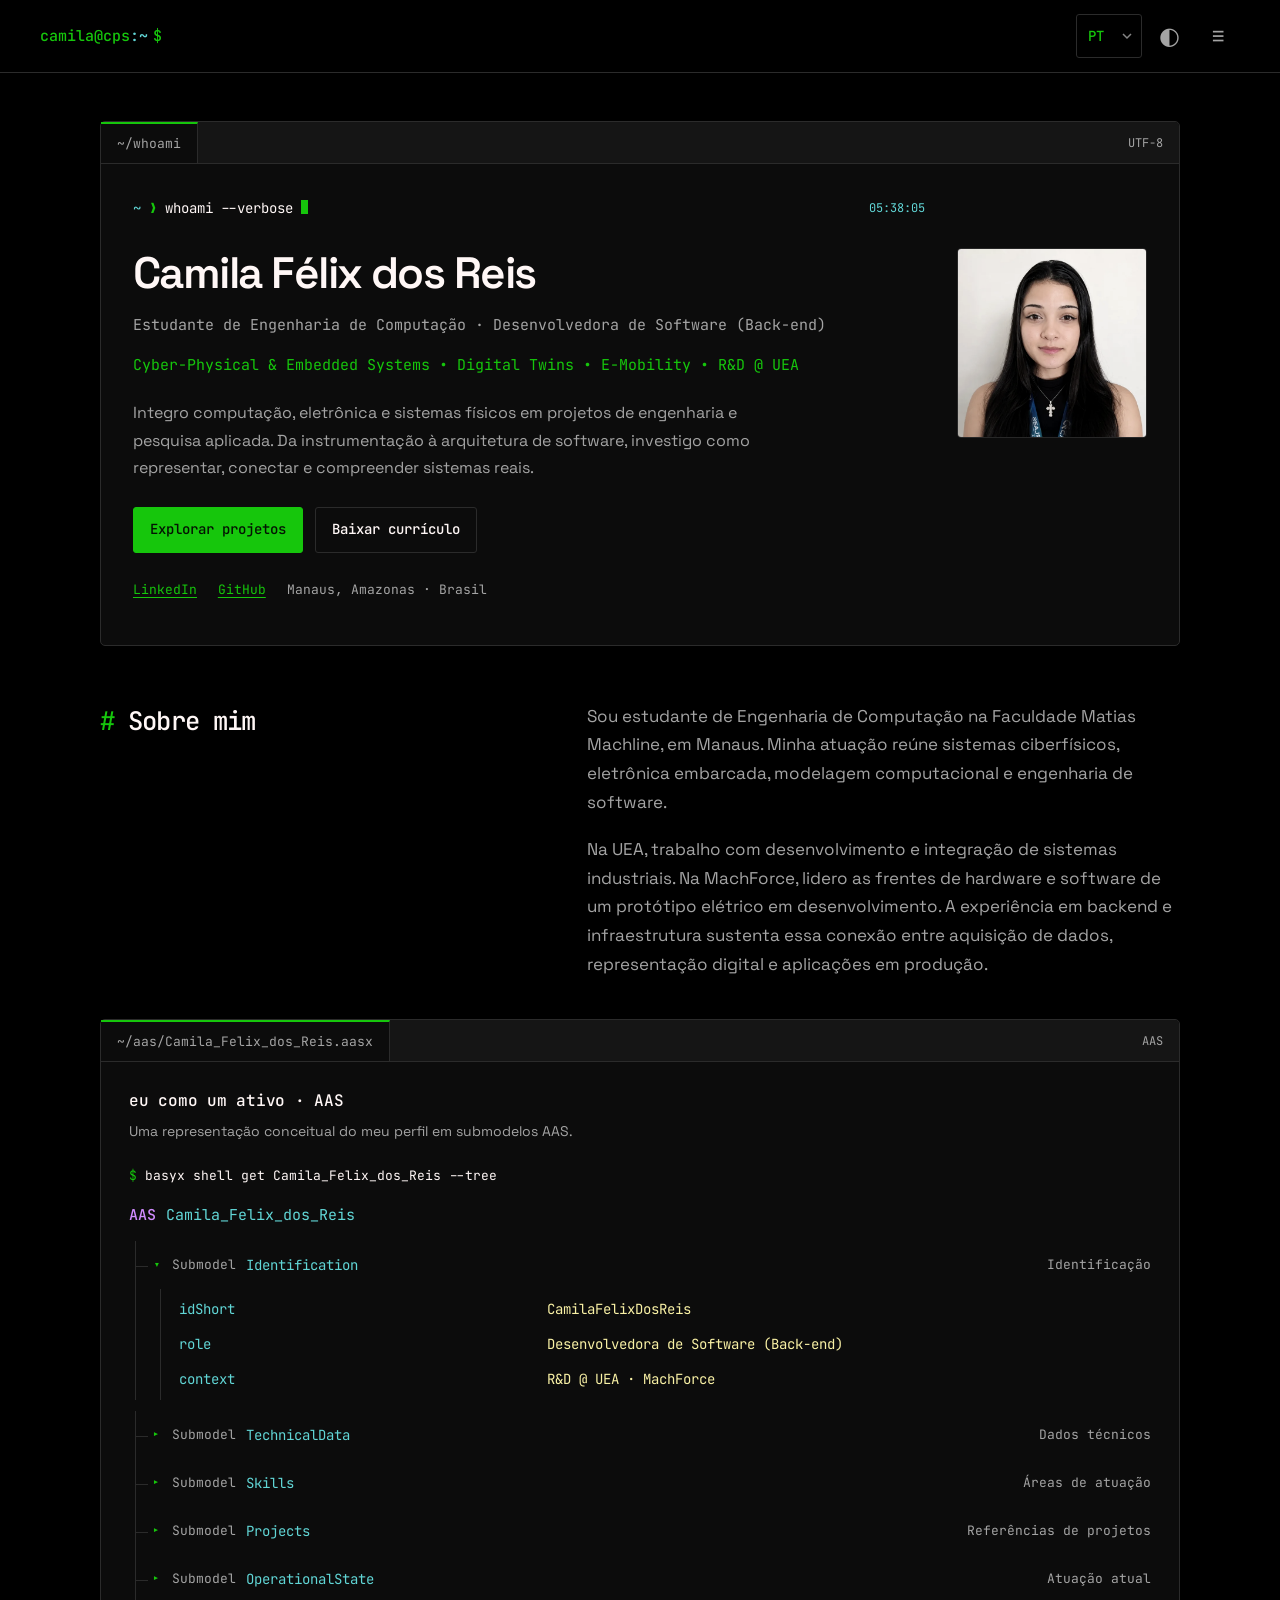
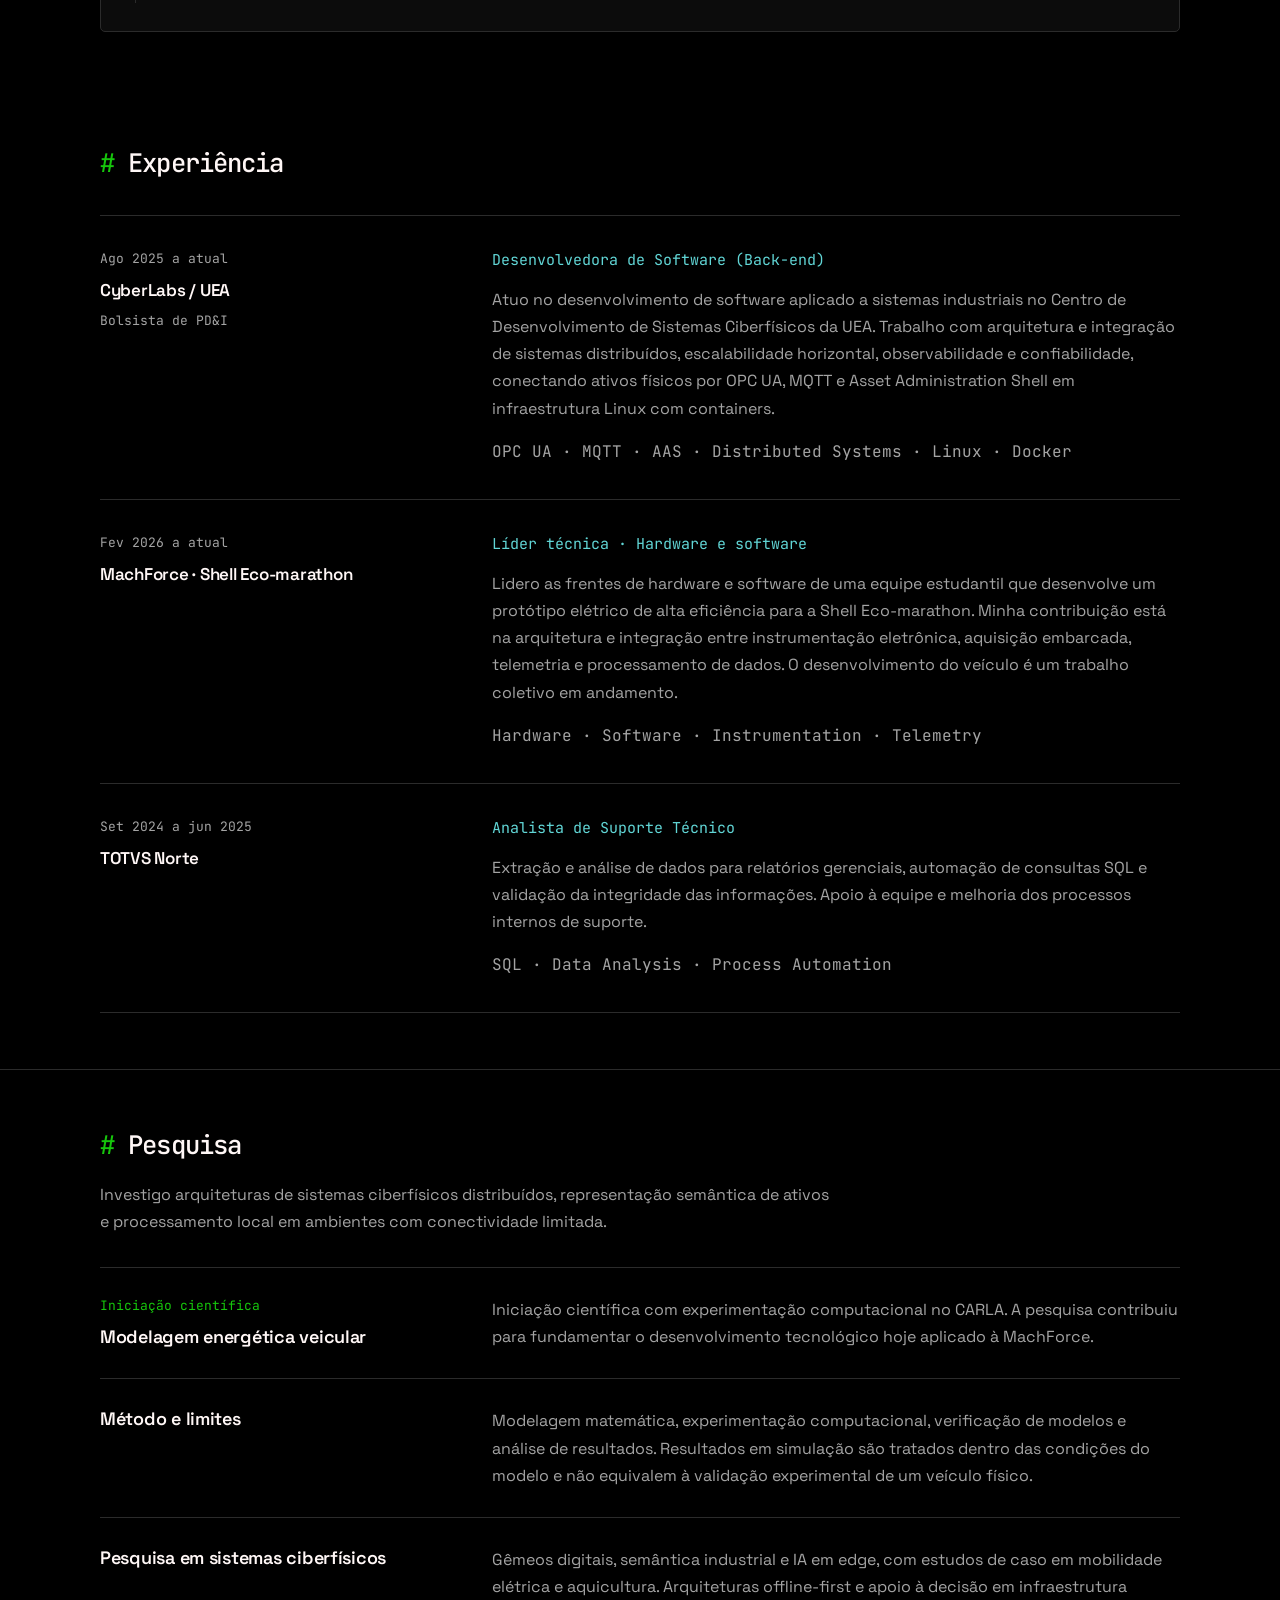
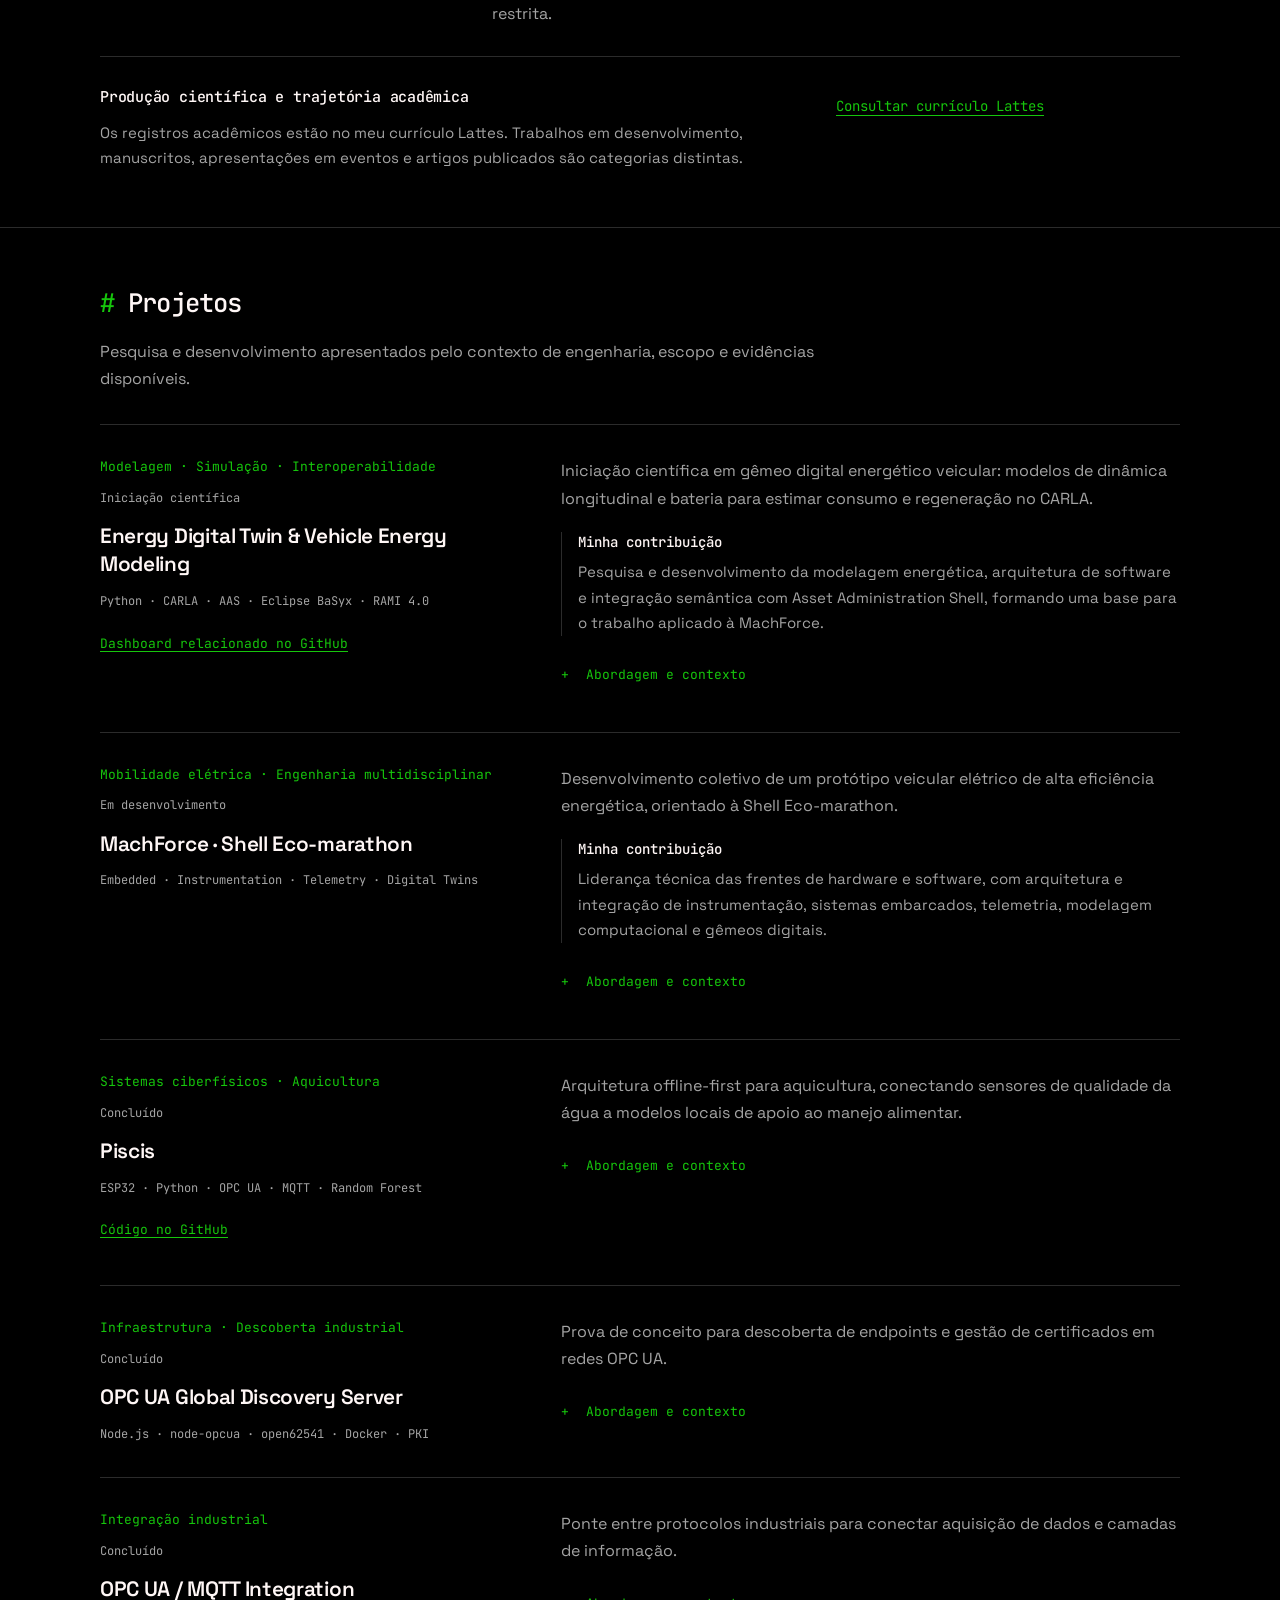
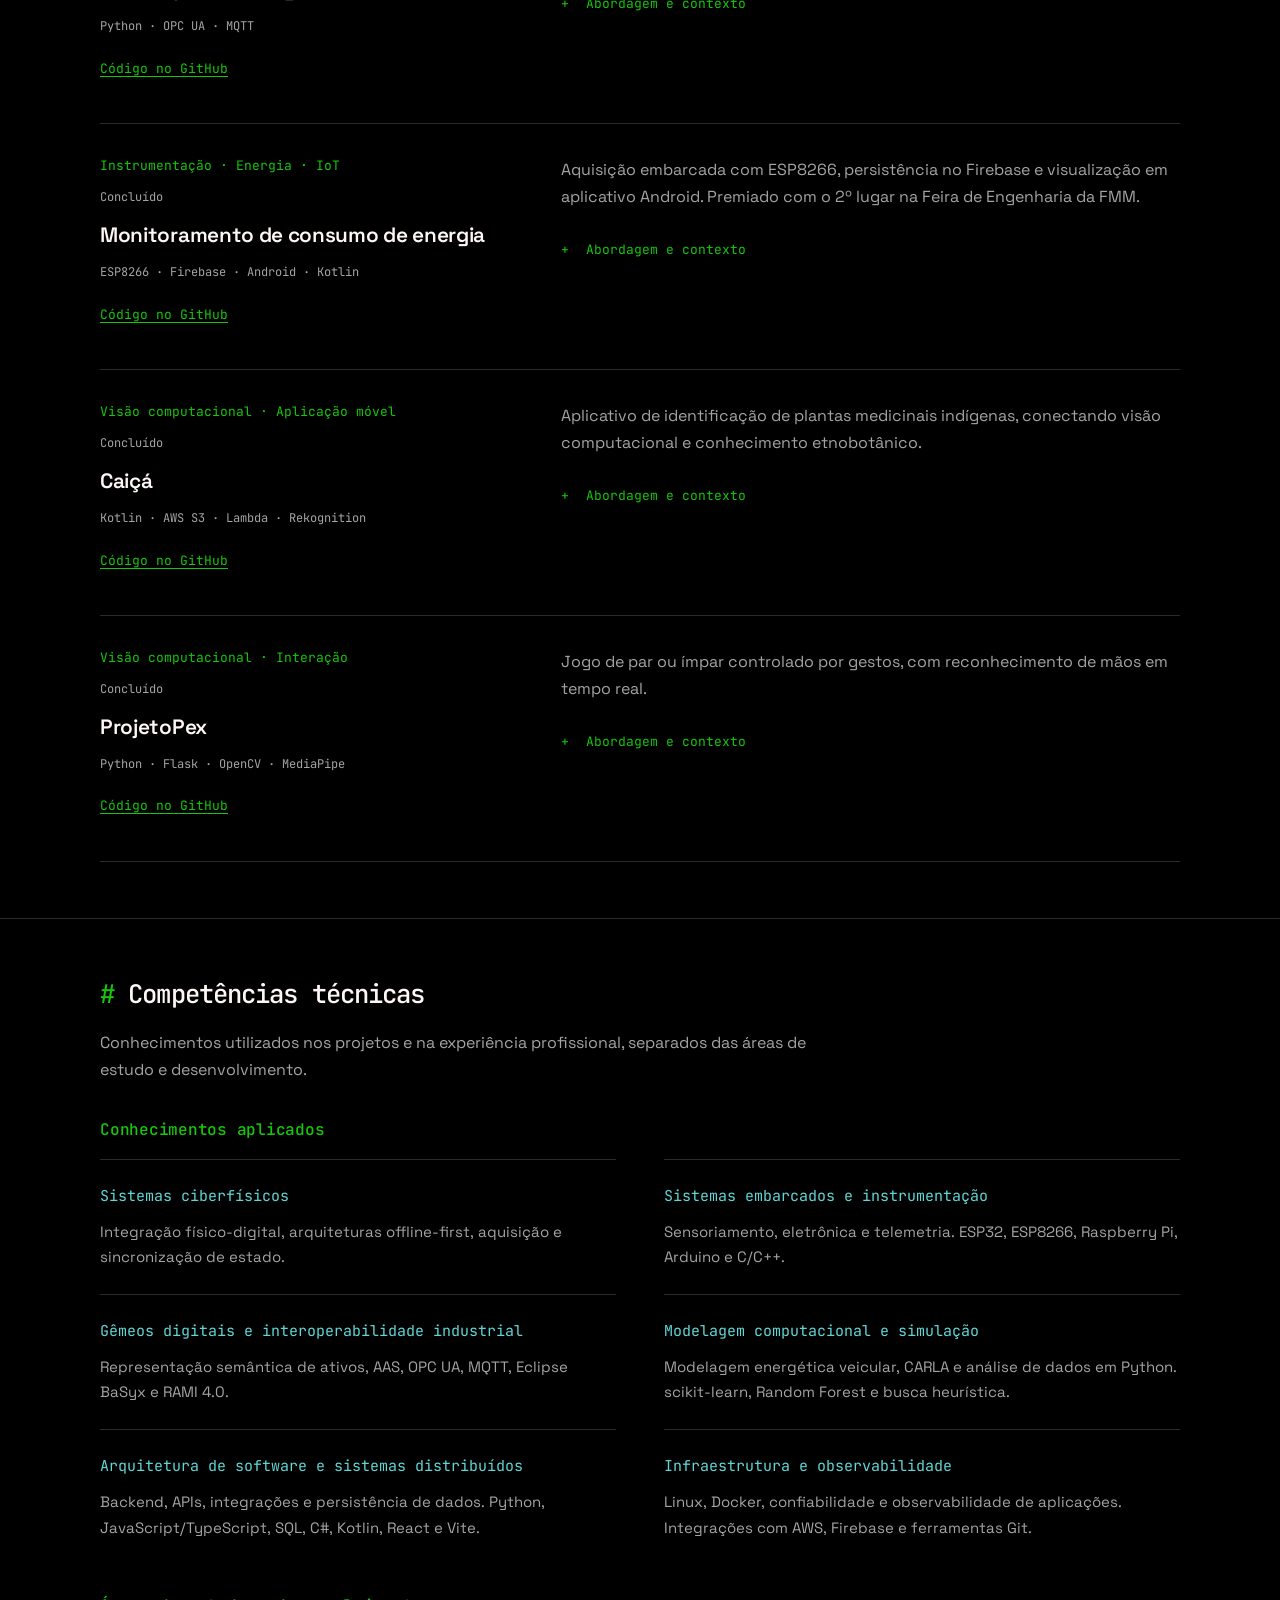
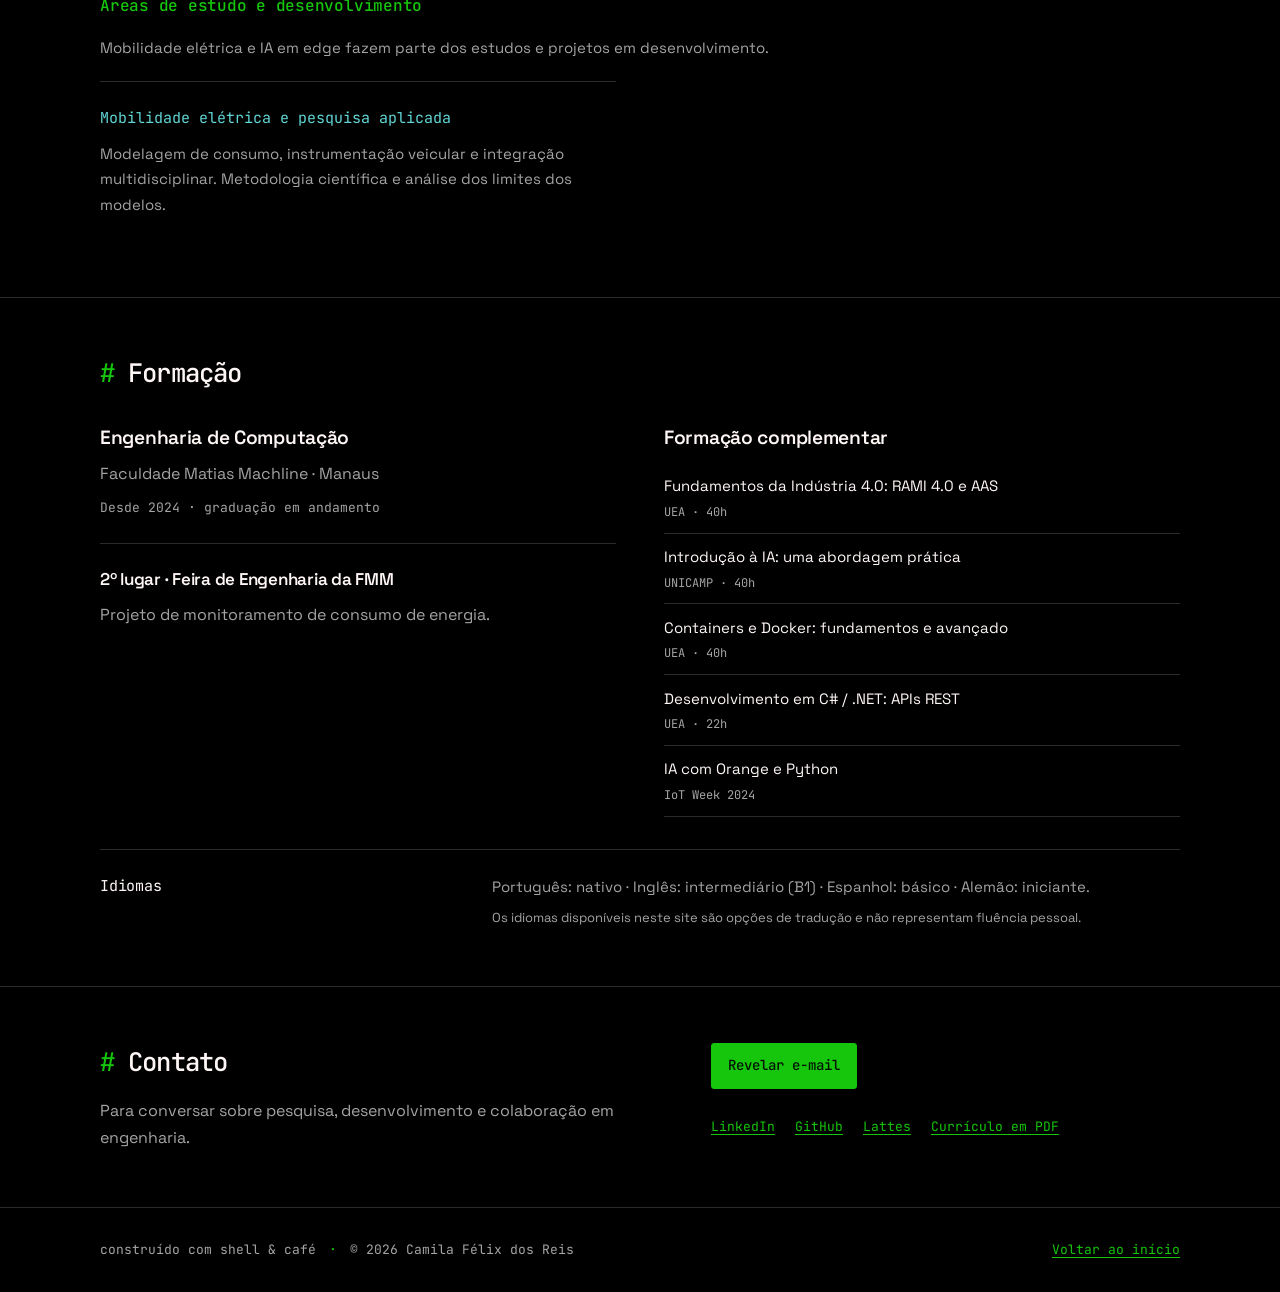
==== commit 84bd76b4: "fix(portfolio): refine copy and prioritize engineering projects" ====
--- a/index.html
+++ b/index.html
@@ -127,21 +127,21 @@
   <div class="project-overview"><div class="project-heading"><p data-i18n="project.piscis.category" class="eyebrow">Sistemas ciberfísicos · Aquicultura</p><span data-i18n="ui.completed" class="project-status">Concluído</span></div><h3>Piscis</h3><p class="tech-list">ESP32 · Python · OPC UA · MQTT · Random Forest</p><a class="text-link project-link" href="https://github.com/cawzkf/piscis" target="_blank" rel="noopener noreferrer"><span data-i18n="ui.source">Código no GitHub</span></a></div>
   <div class="project-description"><p data-i18n="project.piscis.summary" class="project-summary">Arquitetura offline-first para aquicultura, conectando sensores de qualidade da água a modelos locais de apoio ao manejo alimentar.</p><details class="project-details"><summary><span data-i18n="ui.details">Abordagem e contexto</span></summary><p data-i18n="project.piscis.detail">Sensoriamento com ESP32, MQTT e representação semântica via OPC UA. Random Forest e busca por Algoritmo Genético para apoio à decisão, considerando latência e conectividade limitada. Implementação disponível no repositório público.</p></details></div>
 </article>
-<article class="project" id="project-caica">
-  <div class="project-overview"><div class="project-heading"><p data-i18n="project.caica.category" class="eyebrow">Visão computacional · Aplicação móvel</p><span data-i18n="ui.completed" class="project-status">Concluído</span></div><h3>Caiçá</h3><p class="tech-list">Kotlin · AWS S3 · Lambda · Rekognition</p><a class="text-link project-link" href="https://github.com/cawzkf/caica" target="_blank" rel="noopener noreferrer"><span data-i18n="ui.source">Código no GitHub</span></a></div>
-  <div class="project-description"><p data-i18n="project.caica.summary" class="project-summary">Aplicativo de identificação de plantas medicinais indígenas, conectando visão computacional e conhecimento etnobotânico.</p><details class="project-details"><summary><span data-i18n="ui.details">Abordagem e contexto</span></summary><p data-i18n="project.caica.detail">Aplicação Kotlin com AWS S3, Lambda e Rekognition. A implementação em nuvem é distinguida da proposta de evolução para inferência local e operação offline.</p></details></div>
+<article class="project" id="project-gds">
+  <div class="project-overview"><div class="project-heading"><p data-i18n="project.gds.category" class="eyebrow">Infraestrutura · Descoberta industrial</p><span data-i18n="ui.completed" class="project-status">Concluído</span></div><h3>OPC UA Global Discovery Server</h3><p class="tech-list">Node.js · node-opcua · open62541 · Docker · PKI</p></div>
+  <div class="project-description"><p data-i18n="project.gds.summary" class="project-summary">Prova de conceito para descoberta de endpoints e gestão de certificados em redes OPC UA.</p><details class="project-details"><summary><span data-i18n="ui.details">Abordagem e contexto</span></summary><p data-i18n="project.gds.detail">Experimentação com node-opcua e open62541, incluindo gateway de API e simulador AAS. O escopo apresentado é de prova de conceito.</p></details></div>
+</article>
+<article class="project" id="project-bridge">
+  <div class="project-overview"><div class="project-heading"><p data-i18n="project.bridge.category" class="eyebrow">Integração industrial</p><span data-i18n="ui.completed" class="project-status">Concluído</span></div><h3>OPC UA / MQTT Integration</h3><p class="tech-list">Python · OPC UA · MQTT</p><a class="text-link project-link" href="https://github.com/cawzkf/ua-mqtt-integration" target="_blank" rel="noopener noreferrer"><span data-i18n="ui.source">Código no GitHub</span></a></div>
+  <div class="project-description"><p data-i18n="project.bridge.summary" class="project-summary">Ponte entre protocolos industriais para conectar aquisição de dados e camadas de informação.</p><details class="project-details"><summary><span data-i18n="ui.details">Abordagem e contexto</span></summary><p data-i18n="project.bridge.detail">Integração em Python entre OPC UA e MQTT, voltada à interoperabilidade entre sistemas industriais e aplicações de informação.</p></details></div>
 </article>
 <article class="project" id="project-energy">
   <div class="project-overview"><div class="project-heading"><p data-i18n="project.energy.category" class="eyebrow">Instrumentação · Energia · IoT</p><span data-i18n="ui.completed" class="project-status">Concluído</span></div><h3 data-i18n="project.energy.title">Monitoramento de consumo de energia</h3><p class="tech-list">ESP8266 · Firebase · Android · Kotlin</p><a class="text-link project-link" href="https://github.com/cawzkf/EcoActivity" target="_blank" rel="noopener noreferrer"><span data-i18n="ui.source">Código no GitHub</span></a></div>
   <div class="project-description"><p data-i18n="project.energy.summary" class="project-summary">Aquisição embarcada com ESP8266, persistência no Firebase e visualização em aplicativo Android. Premiado com o 2º lugar na Feira de Engenharia da FMM.</p><details class="project-details"><summary><span data-i18n="ui.details">Abordagem e contexto</span></summary><p data-i18n="project.energy.detail">Integração de sensoriamento e software móvel para acompanhamento do consumo em tempo real. Evidência pública disponível no repositório do aplicativo Android.</p></details></div>
 </article>
-<article class="project" id="project-bridge">
-  <div class="project-overview"><div class="project-heading"><p data-i18n="project.bridge.category" class="eyebrow">Integração industrial</p><span data-i18n="ui.completed" class="project-status">Concluído</span></div><h3>OPC UA / MQTT Integration</h3><p class="tech-list">Python · OPC UA · MQTT</p><a class="text-link project-link" href="https://github.com/cawzkf/ua-mqtt-integration" target="_blank" rel="noopener noreferrer"><span data-i18n="ui.source">Código no GitHub</span></a></div>
-  <div class="project-description"><p data-i18n="project.bridge.summary" class="project-summary">Ponte entre protocolos industriais para conectar aquisição de dados e camadas de informação.</p><details class="project-details"><summary><span data-i18n="ui.details">Abordagem e contexto</span></summary><p data-i18n="project.bridge.detail">Integração em Python entre OPC UA e MQTT, voltada à interoperabilidade entre sistemas industriais e aplicações de informação.</p></details></div>
-</article>
-<article class="project" id="project-gds">
-  <div class="project-overview"><div class="project-heading"><p data-i18n="project.gds.category" class="eyebrow">Infraestrutura · Descoberta industrial</p><span data-i18n="ui.completed" class="project-status">Concluído</span></div><h3>OPC UA Global Discovery Server</h3><p class="tech-list">Node.js · node-opcua · open62541 · Docker · PKI</p></div>
-  <div class="project-description"><p data-i18n="project.gds.summary" class="project-summary">Prova de conceito para descoberta de endpoints e gestão de certificados em redes OPC UA.</p><details class="project-details"><summary><span data-i18n="ui.details">Abordagem e contexto</span></summary><p data-i18n="project.gds.detail">Experimentação com node-opcua e open62541, incluindo gateway de API e simulador AAS. O escopo apresentado é de prova de conceito.</p></details></div>
+<article class="project" id="project-caica">
+  <div class="project-overview"><div class="project-heading"><p data-i18n="project.caica.category" class="eyebrow">Visão computacional · Aplicação móvel</p><span data-i18n="ui.completed" class="project-status">Concluído</span></div><h3>Caiçá</h3><p class="tech-list">Kotlin · AWS S3 · Lambda · Rekognition</p><a class="text-link project-link" href="https://github.com/cawzkf/caica" target="_blank" rel="noopener noreferrer"><span data-i18n="ui.source">Código no GitHub</span></a></div>
+  <div class="project-description"><p data-i18n="project.caica.summary" class="project-summary">Aplicativo de identificação de plantas medicinais indígenas, conectando visão computacional e conhecimento etnobotânico.</p><details class="project-details"><summary><span data-i18n="ui.details">Abordagem e contexto</span></summary><p data-i18n="project.caica.detail">Aplicação Kotlin com AWS S3, Lambda e Rekognition. A implementação em nuvem é distinguida da proposta de evolução para inferência local e operação offline.</p></details></div>
 </article>
 <article class="project" id="project-pex">
   <div class="project-overview"><div class="project-heading"><p data-i18n="project.pex.category" class="eyebrow">Visão computacional · Interação</p><span data-i18n="ui.completed" class="project-status">Concluído</span></div><h3>ProjetoPex</h3><p class="tech-list">Python · Flask · OpenCV · MediaPipe</p><a class="text-link project-link" href="https://github.com/cawzkf/ProjetoPex" target="_blank" rel="noopener noreferrer"><span data-i18n="ui.source">Código no GitHub</span></a></div>
@@ -149,7 +149,7 @@
 </article></div>
     </section>
     <section class="expertise-band" id="stack" aria-labelledby="stack-title"><div class="section">
-      <div class="section-heading"><h2 id="stack-title" data-i18n="expertise.title">Competências</h2><p data-i18n="expertise.intro" class="section-intro">Conhecimentos utilizados nos projetos e na experiência profissional, separados das áreas de estudo e desenvolvimento.</p></div><div class="expertise-group"><h3 data-i18n="expertise.applied">Conhecimentos aplicados</h3><div class="expertise-grid"><article class="expertise-item"><h4 data-i18n="expertise.cps.title">Sistemas ciberfísicos</h4><p data-i18n="expertise.cps.text">Integração físico-digital, arquiteturas offline-first, aquisição e sincronização de estado.</p></article>
+      <div class="section-heading"><h2 id="stack-title" data-i18n="expertise.title">Competências técnicas</h2><p data-i18n="expertise.intro" class="section-intro">Conhecimentos utilizados nos projetos e na experiência profissional, separados das áreas de estudo e desenvolvimento.</p></div><div class="expertise-group"><h3 data-i18n="expertise.applied">Conhecimentos aplicados</h3><div class="expertise-grid"><article class="expertise-item"><h4 data-i18n="expertise.cps.title">Sistemas ciberfísicos</h4><p data-i18n="expertise.cps.text">Integração físico-digital, arquiteturas offline-first, aquisição e sincronização de estado.</p></article>
 <article class="expertise-item"><h4 data-i18n="expertise.embedded.title">Sistemas embarcados e instrumentação</h4><p data-i18n="expertise.embedded.text">Sensoriamento, eletrônica e telemetria. ESP32, ESP8266, Raspberry Pi, Arduino e C/C++.</p></article>
 <article class="expertise-item"><h4 data-i18n="expertise.twins.title">Gêmeos digitais e interoperabilidade industrial</h4><p data-i18n="expertise.twins.text">Representação semântica de ativos, AAS, OPC UA, MQTT, Eclipse BaSyx e RAMI 4.0.</p></article>
 <article class="expertise-item"><h4 data-i18n="expertise.modeling.title">Modelagem computacional e simulação</h4><p data-i18n="expertise.modeling.text">Modelagem energética veicular, CARLA e análise de dados em Python. scikit-learn, Random Forest e busca heurística.</p></article>
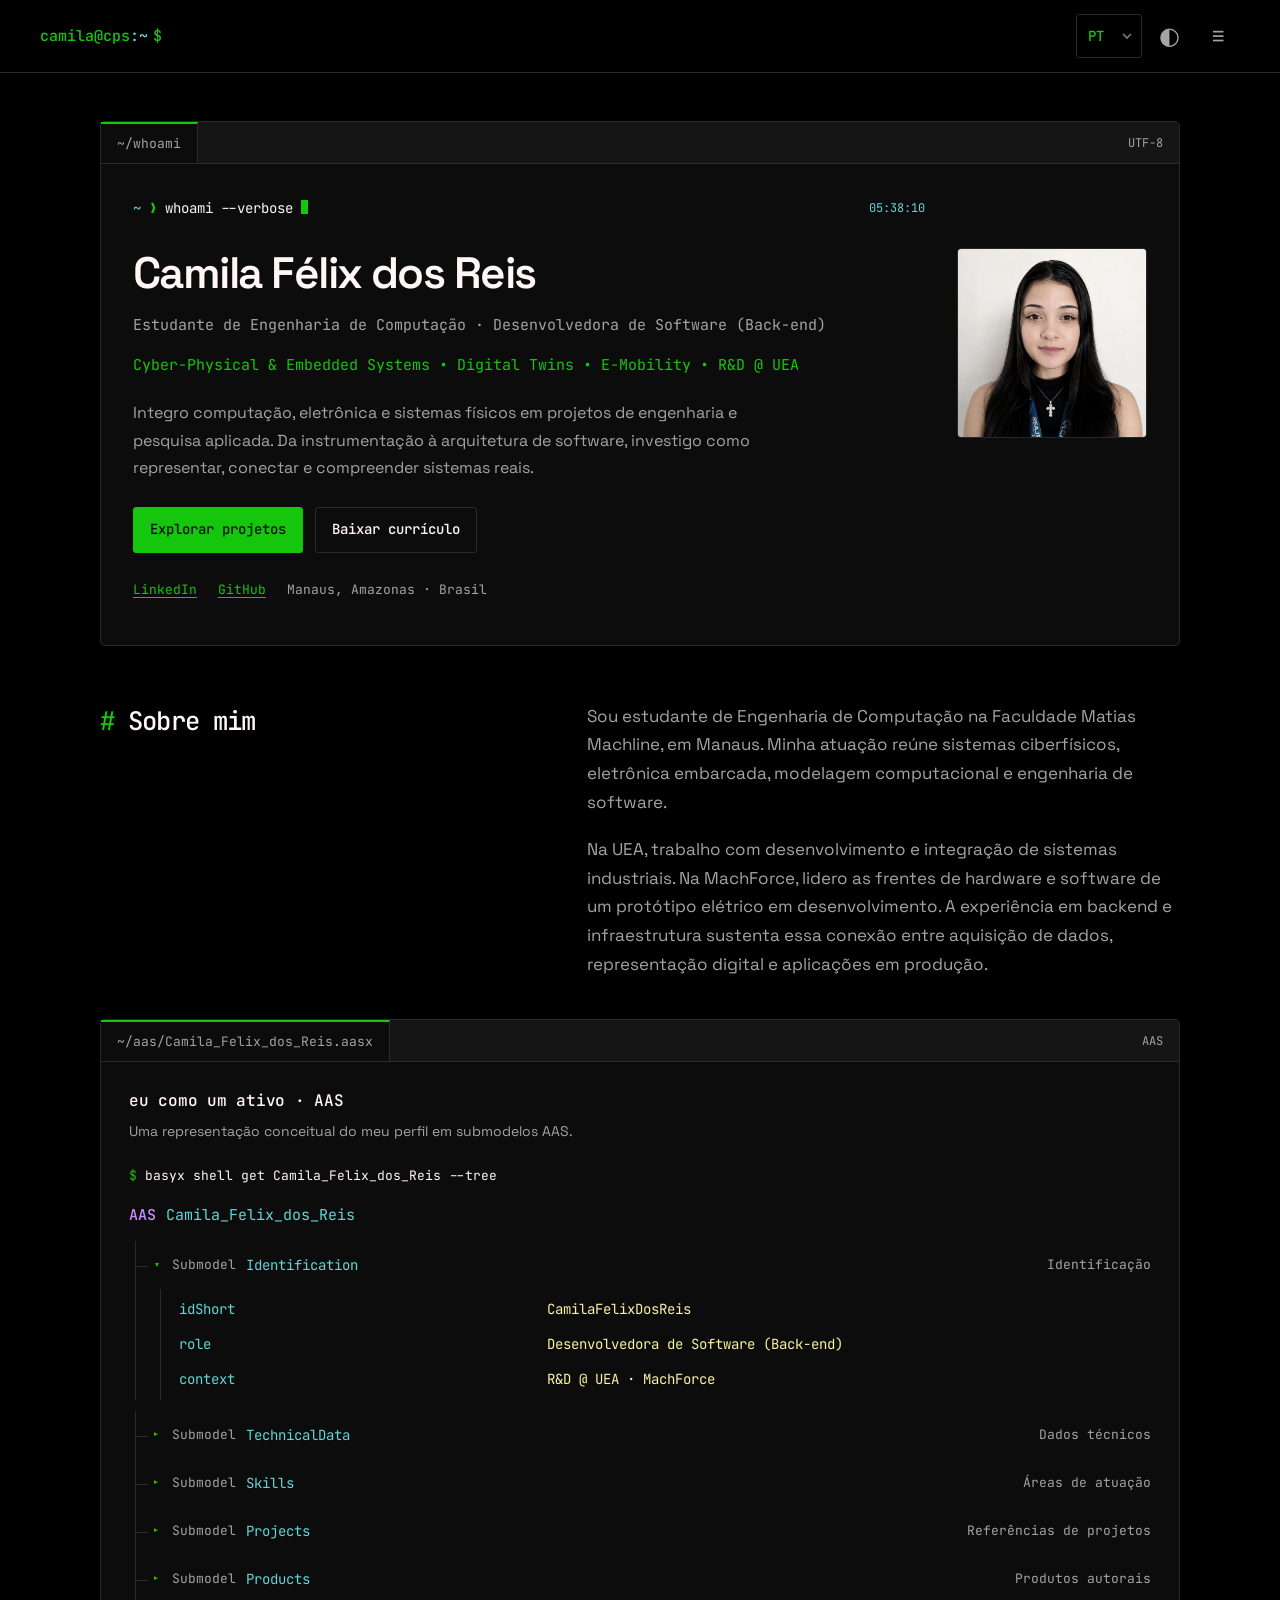
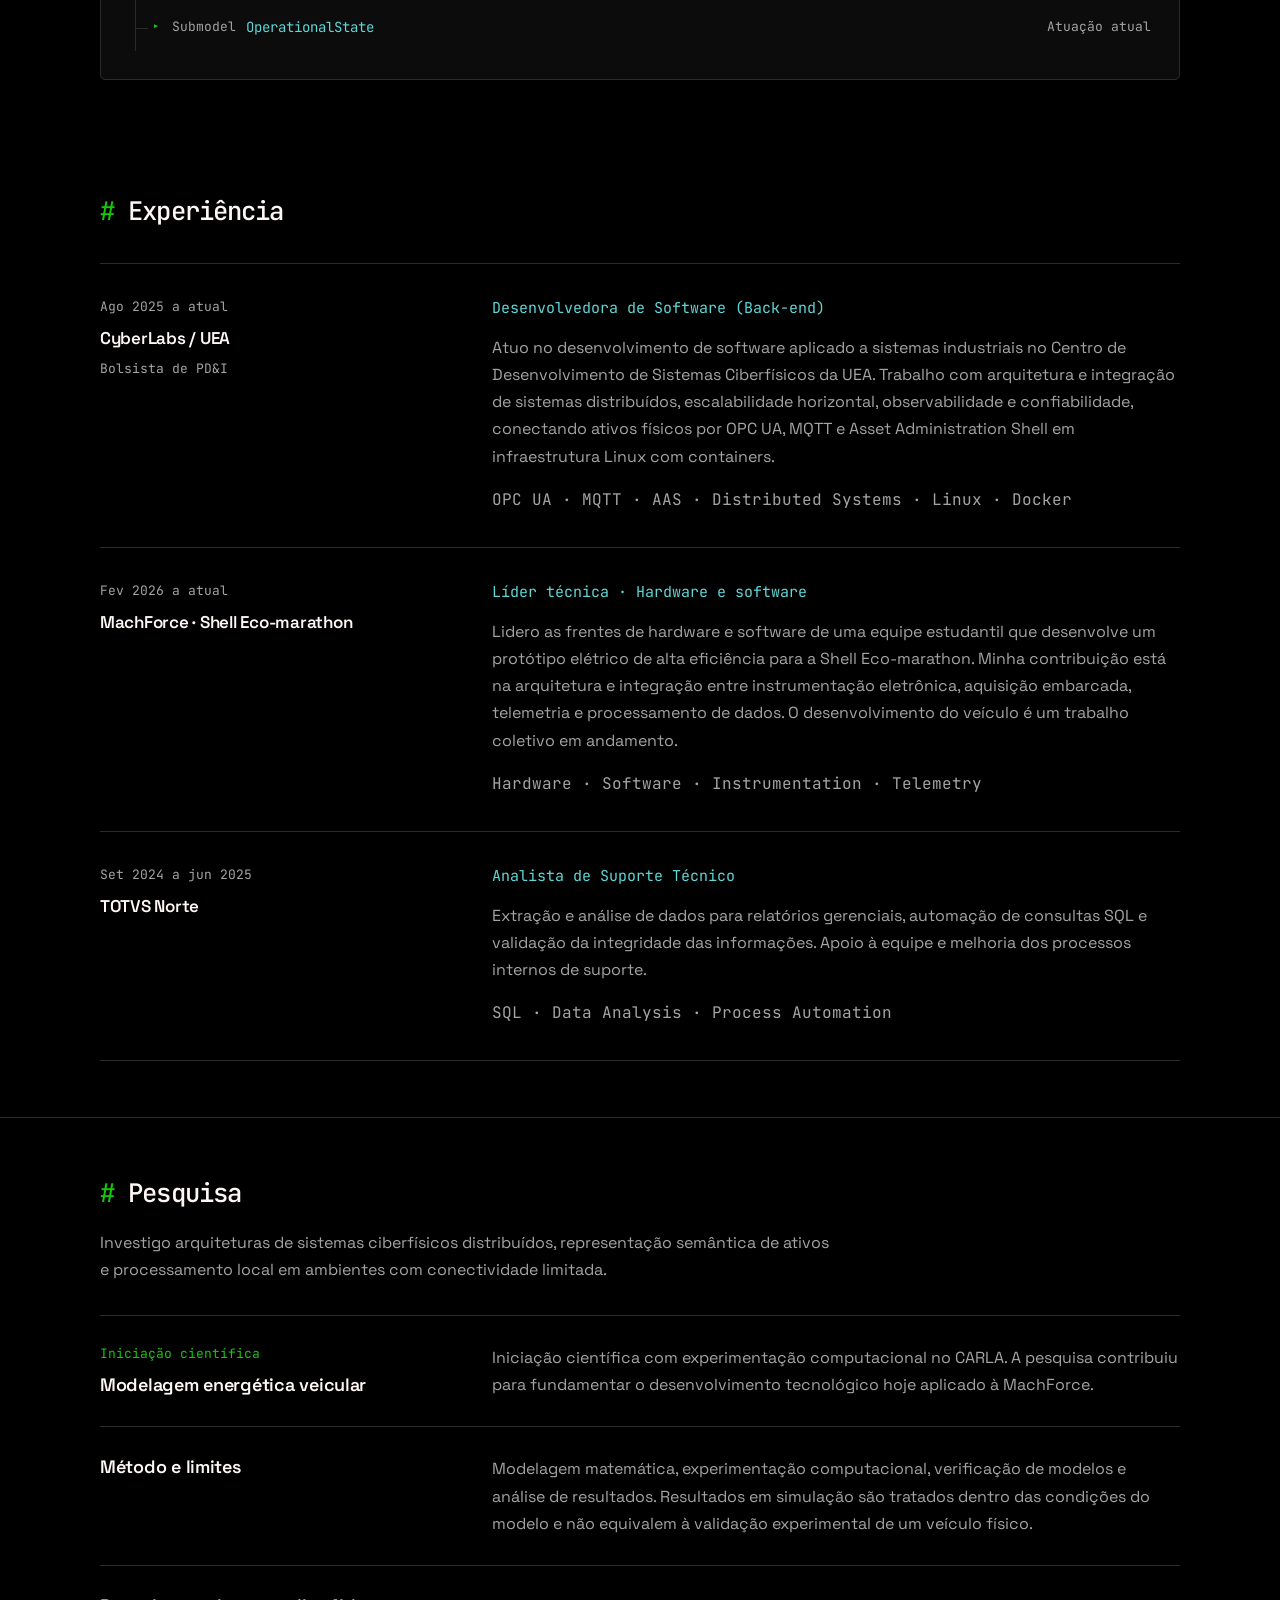
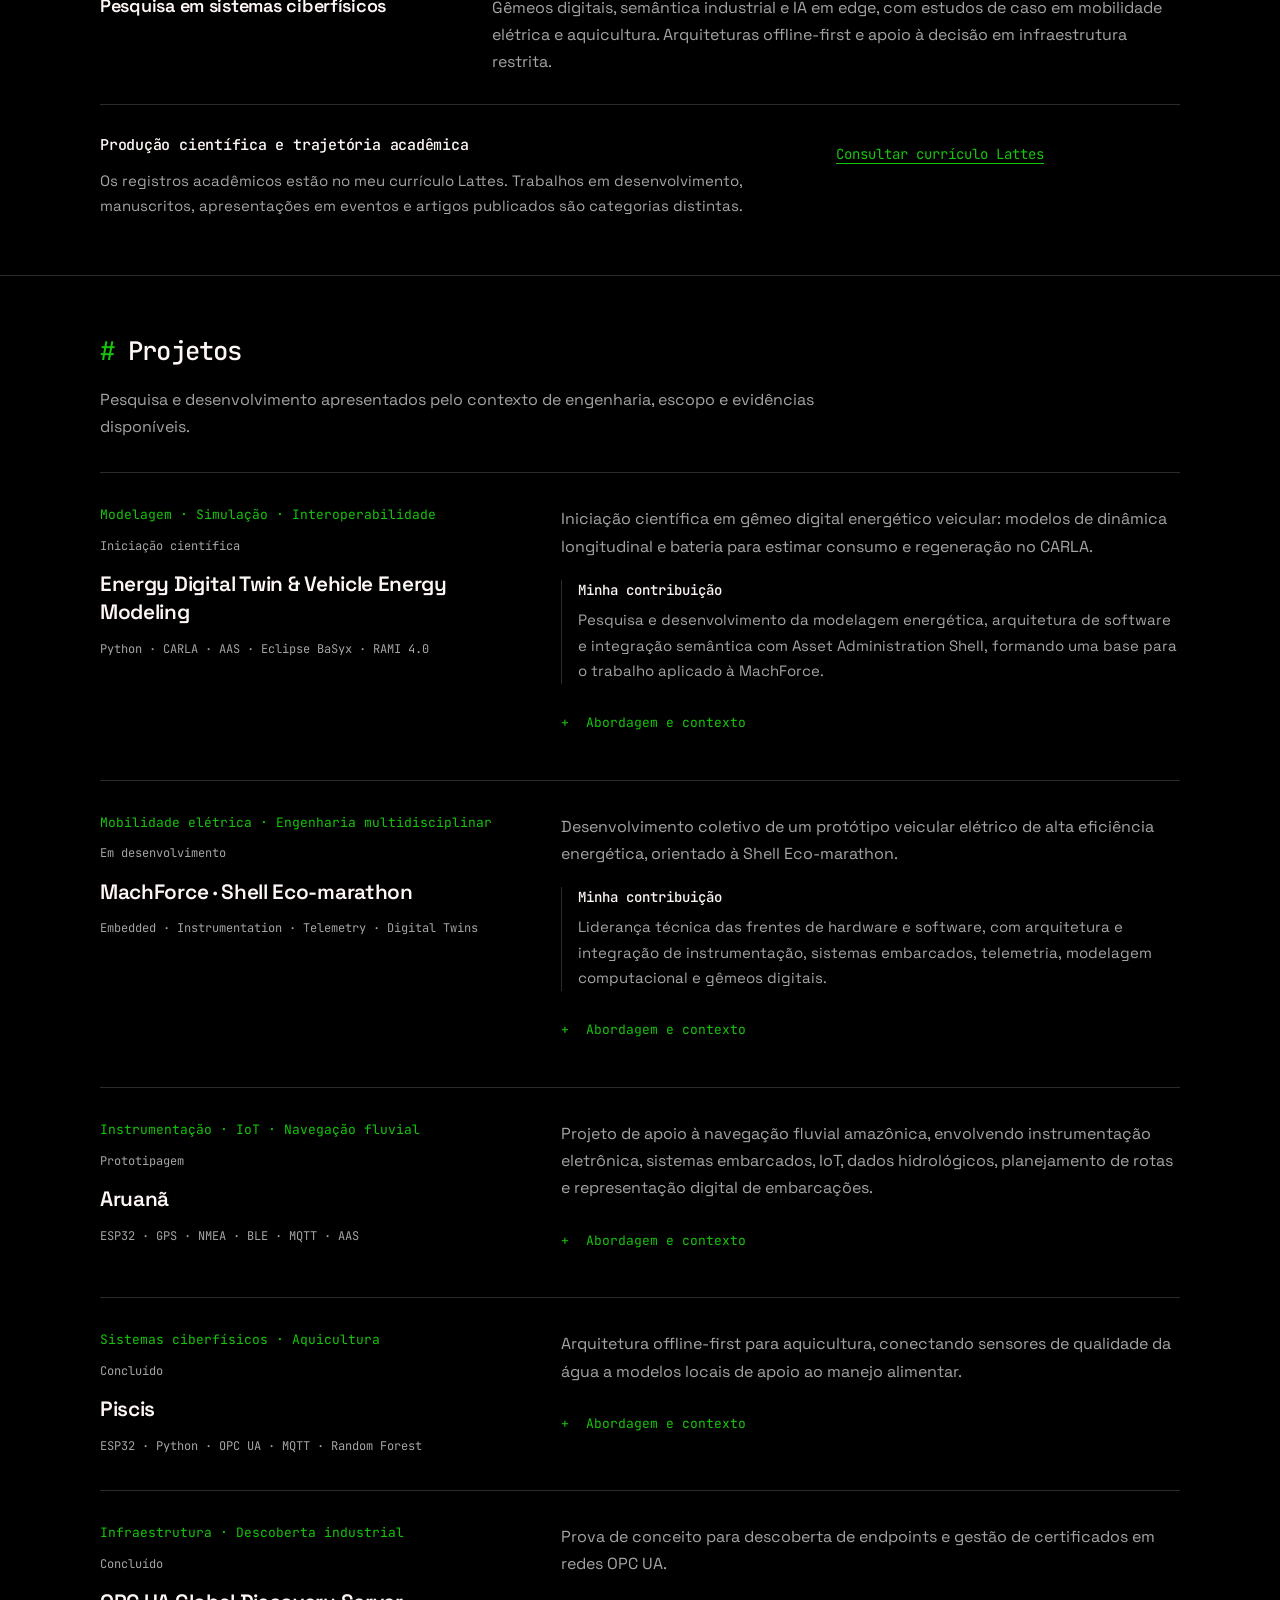
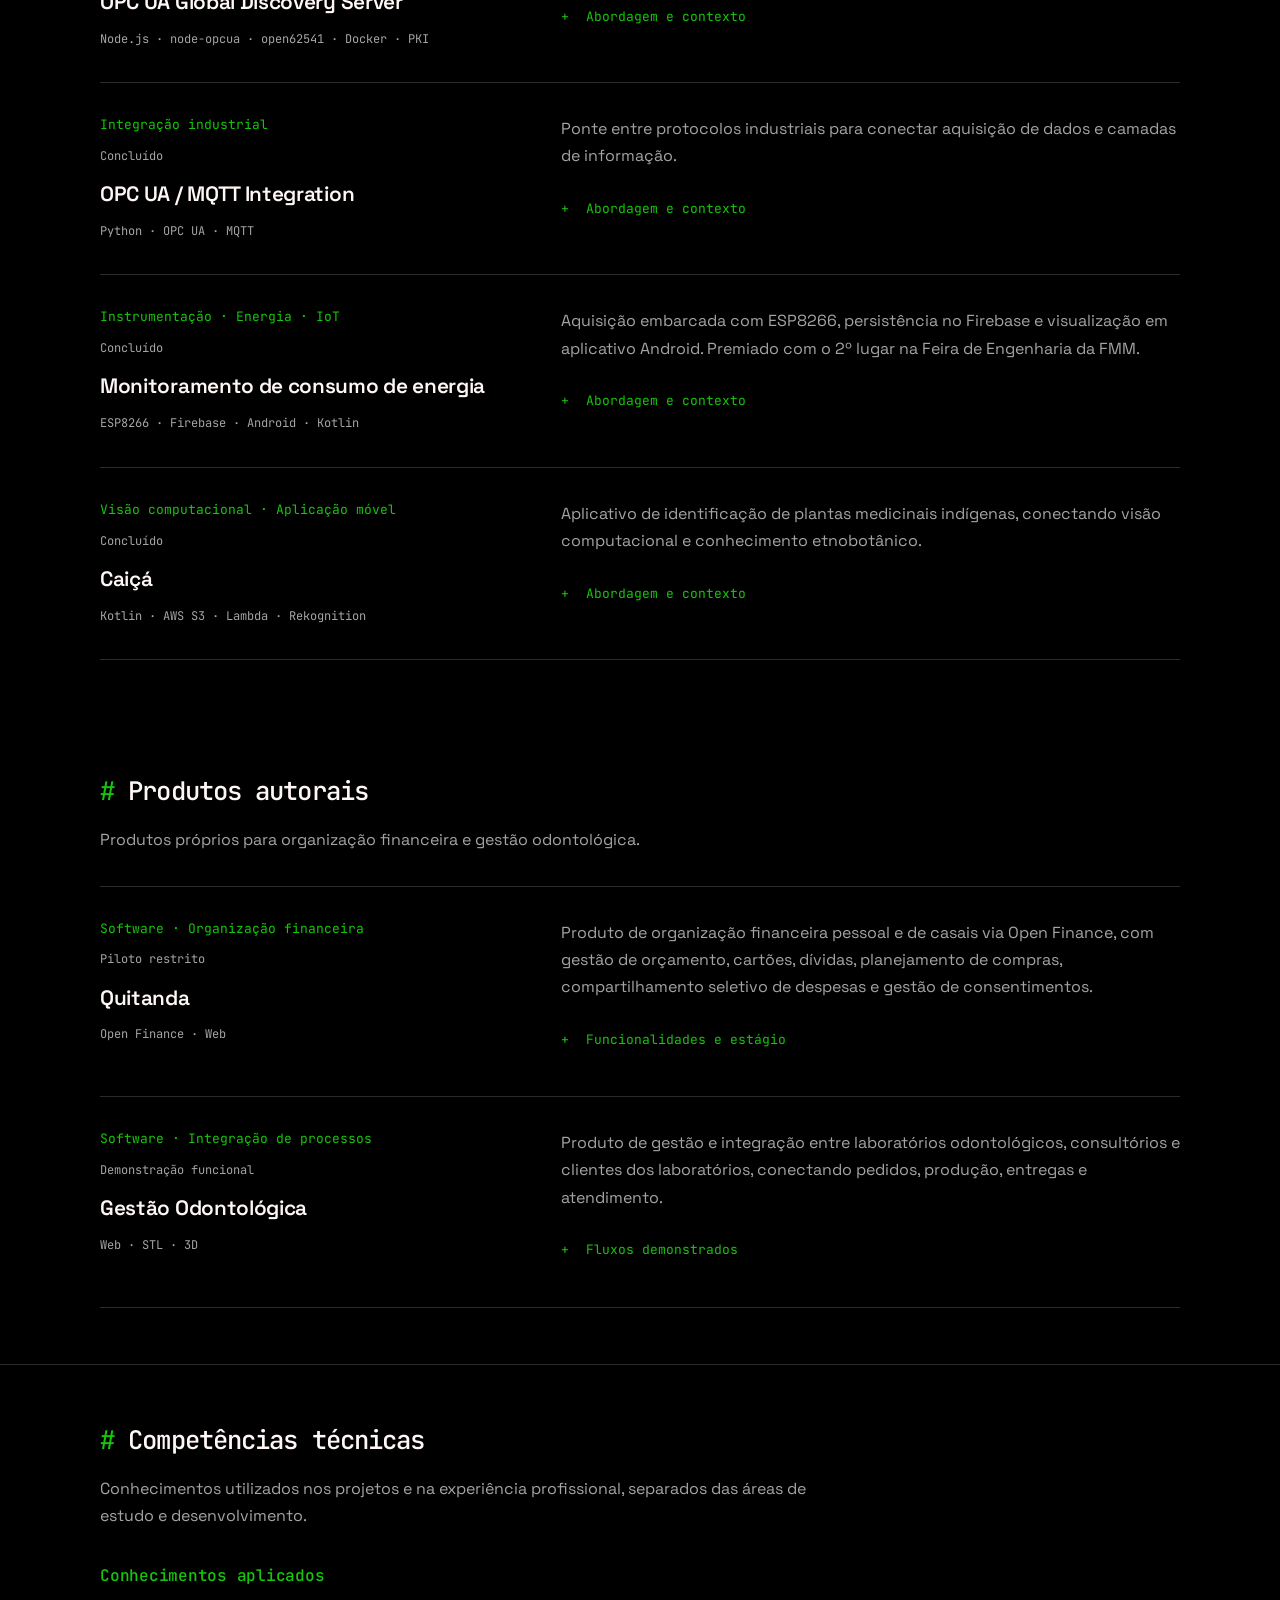
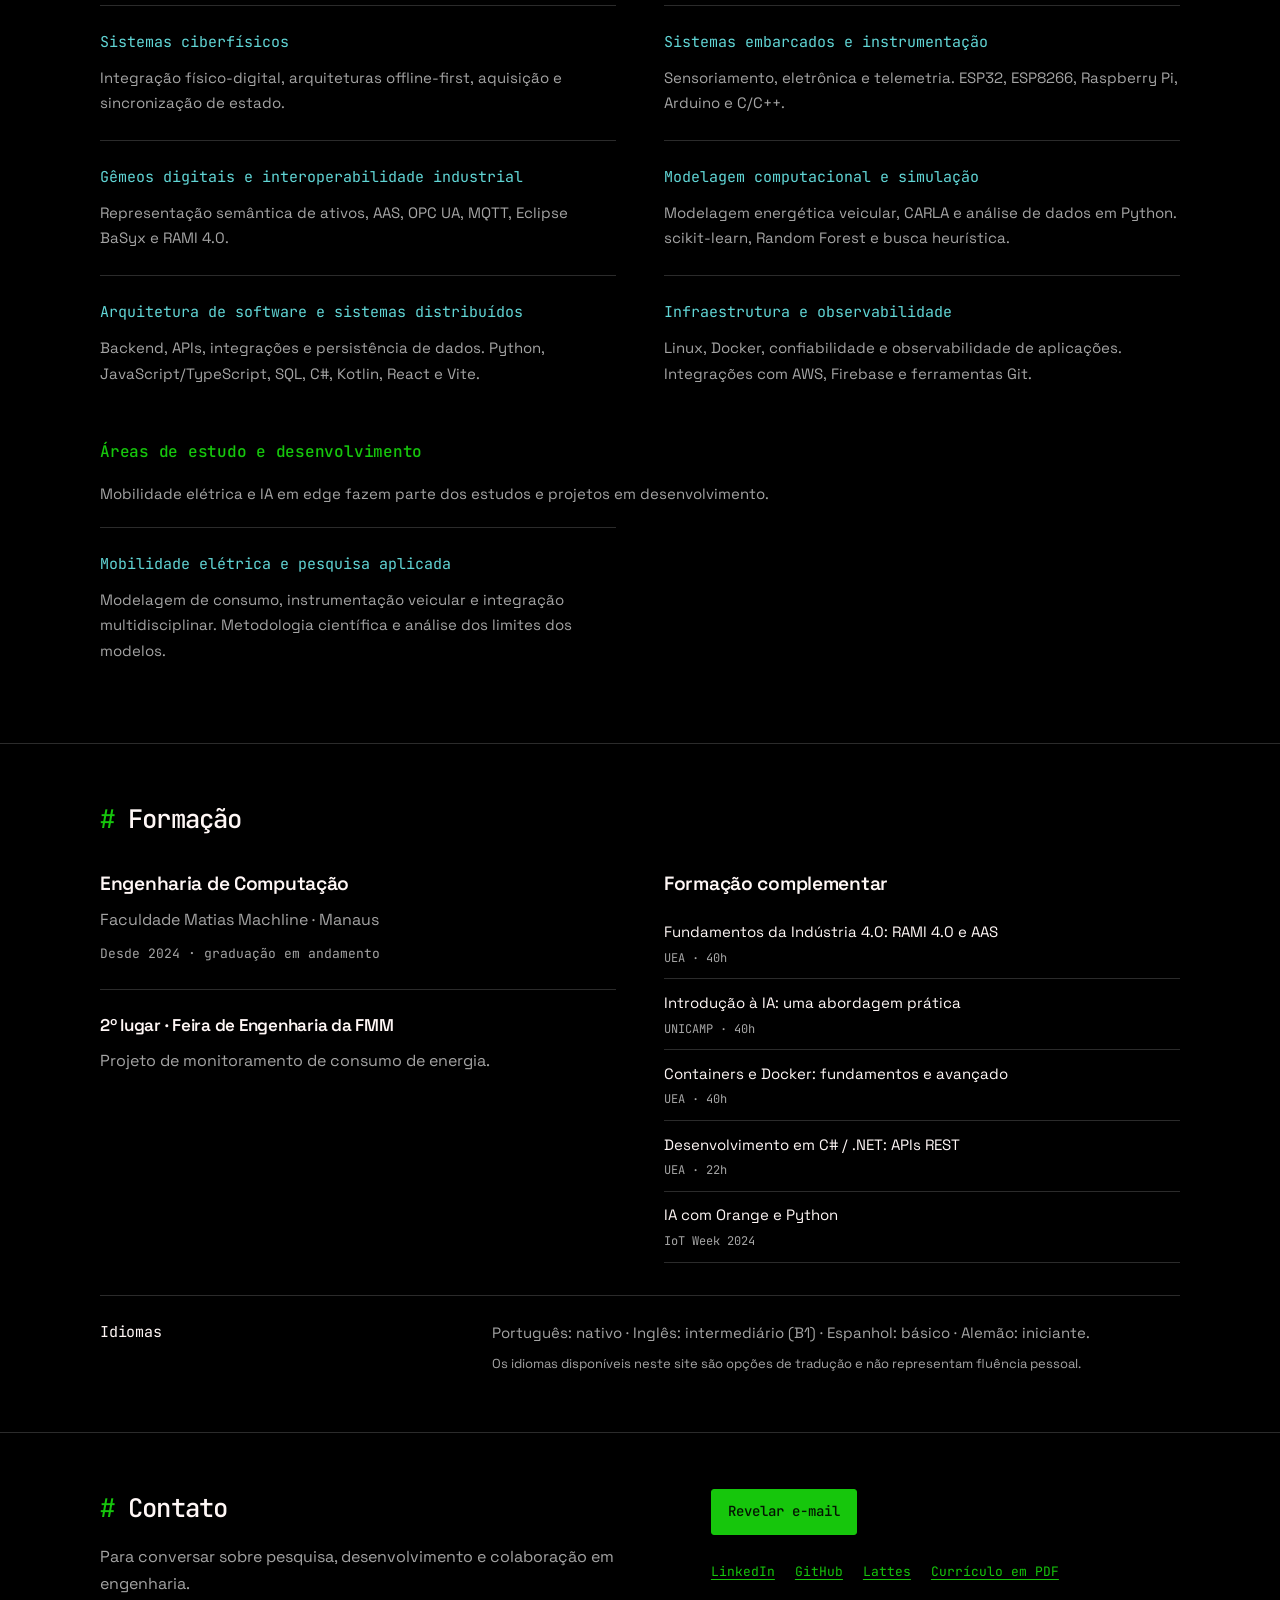
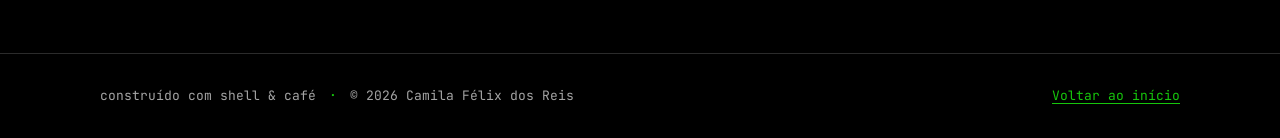
==== commit 84c23d89: "feat(portfolio): add independent products and Aruana; remove private links" ====
--- a/index.html
+++ b/index.html
@@ -21,14 +21,14 @@
   <meta property="og:locale:alternate" content="zh_CN">
   <meta property="og:title" content="Camila Félix dos Reis | Portfólio">
   <meta property="og:description" content="Sistemas ciberfísicos e embarcados, gêmeos digitais e mobilidade elétrica. Pesquisa e projetos de engenharia de Camila Félix dos Reis.">
-  <meta property="og:image" content="https://cawzkf.github.io/og-card.png">
+  <meta property="og:image" content="https://cawzkf.github.io/og-image.png">
   <meta property="og:image:width" content="1200">
   <meta property="og:image:height" content="630">
   <meta property="og:image:alt" content="Camila Félix dos Reis · camila@cps">
   <meta name="twitter:card" content="summary_large_image">
   <meta name="twitter:title" content="Camila Félix dos Reis | Portfólio">
   <meta name="twitter:description" content="Sistemas ciberfísicos e embarcados, gêmeos digitais e mobilidade elétrica. Pesquisa e projetos de engenharia de Camila Félix dos Reis.">
-  <meta name="twitter:image" content="https://cawzkf.github.io/og-card.png">
+  <meta name="twitter:image" content="https://cawzkf.github.io/og-image.png">
   <meta name="twitter:image:alt" content="Camila Félix dos Reis · camila@cps">
   <link rel="icon" type="image/svg+xml" href="favicon.svg">
   <link rel="preconnect" href="https://fonts.googleapis.com">
@@ -48,6 +48,7 @@
 <a href="#experience"><span data-i18n="nav.experience">Experiência</span></a>
 <a href="#research"><span data-i18n="nav.research">Pesquisa</span></a>
 <a href="#projects"><span data-i18n="nav.projects">Projetos</span></a>
+<a href="#products"><span data-i18n="nav.products">Produtos</span></a>
 <a href="#stack"><span data-i18n="nav.stack">Competências</span></a>
 <a href="#extras"><span data-i18n="nav.education">Formação</span></a>
 <a href="#contact"><span data-i18n="nav.contact">Contato</span></a></nav>
@@ -91,7 +92,8 @@
           <details class="aas-node" open><summary><span class="aas-type" aria-hidden="true">Submodel</span><code lang="en">Identification</code><span class="aas-label"><span data-i18n="profile.identification">Identificação</span></span></summary><div class="aas-children"><dl><dt>idShort</dt><dd>CamilaFelixDosReis</dd><dt>role</dt><dd data-i18n="profile.role">Desenvolvedora de Software (Back-end)</dd><dt>context</dt><dd>R&amp;D @ UEA · MachForce</dd></dl></div></details>
           <details class="aas-node"><summary><span class="aas-type" aria-hidden="true">Submodel</span><code lang="en">TechnicalData</code><span class="aas-label"><span data-i18n="profile.technical">Dados técnicos</span></span></summary><div class="aas-children"><p data-i18n="profile.degree">Engenharia de Computação · FMM · em andamento</p><p data-i18n="education.levels">Português: nativo · Inglês: intermediário (B1) · Espanhol: básico · Alemão: iniciante.</p></div></details>
           <details class="aas-node"><summary><span class="aas-type" aria-hidden="true">Submodel</span><code lang="en">Skills</code><span class="aas-label"><span data-i18n="profile.skills">Áreas de atuação</span></span></summary><div class="aas-children"><dl><dt data-i18n="expertise.applied">Conhecimentos aplicados</dt><dd data-i18n="profile.applied">CPS · Sistemas embarcados · Gêmeos digitais · OPC UA · MQTT</dd><dt data-i18n="expertise.study">Áreas de estudo e desenvolvimento</dt><dd data-i18n="profile.studies">Mobilidade elétrica · IA em edge</dd></dl></div></details>
-          <details class="aas-node"><summary><span class="aas-type" aria-hidden="true">Submodel</span><code lang="en">Projects</code><span class="aas-label"><span data-i18n="profile.projects">Referências de projetos</span></span></summary><div class="aas-children"><ul><li><a href="#project-vehicle">Energy Digital Twin</a></li><li><a href="#project-machforce">MachForce</a></li><li><a href="https://github.com/cawzkf/piscis" target="_blank" rel="noopener noreferrer">Piscis</a></li><li><a href="https://github.com/cawzkf/caica" target="_blank" rel="noopener noreferrer">Caiçá</a></li><li><a href="https://github.com/cawzkf/ua-mqtt-integration" target="_blank" rel="noopener noreferrer">OPC UA / MQTT</a></li></ul></div></details>
+          <details class="aas-node"><summary><span class="aas-type" aria-hidden="true">Submodel</span><code lang="en">Projects</code><span class="aas-label"><span data-i18n="profile.projects">Referências de projetos</span></span></summary><div class="aas-children"><ul><li><a href="#project-vehicle">Energy Digital Twin</a></li><li><a href="#project-machforce">MachForce</a></li><li><a href="#project-aruana">Aruanã</a></li><li><a href="#project-piscis">Piscis</a></li><li><a href="#project-caica">Caiçá</a></li><li><a href="#project-bridge">OPC UA / MQTT</a></li></ul></div></details>
+          <details class="aas-node"><summary><span class="aas-type" aria-hidden="true">Submodel</span><code lang="en">Products</code><span class="aas-label"><span data-i18n="profile.products">Produtos autorais</span></span></summary><div class="aas-children"><ul><li><a href="#product-quitanda">Quitanda</a></li><li><a href="#product-dental">Gestão Odontológica</a></li></ul></div></details>
           <details class="aas-node"><summary><span class="aas-type" aria-hidden="true">Submodel</span><code lang="en">OperationalState</code><span class="aas-label"><span data-i18n="profile.state">Atuação atual</span></span></summary><div class="aas-children"><p data-i18n="profile.availability">Pesquisa e colaboração em engenharia</p></div></details>
         </div>
       </div>
@@ -116,36 +118,47 @@
     <section class="section" id="projects" aria-labelledby="projects-title">
       <div class="section-heading"><h2 id="projects-title" data-i18n="projects.title">Projetos</h2><p data-i18n="projects.intro" class="section-intro">Pesquisa e desenvolvimento apresentados pelo contexto de engenharia, escopo e evidências disponíveis.</p></div>
       <div class="project-list"><article class="project project-featured" id="project-vehicle">
-  <div class="project-overview"><div class="project-heading"><p data-i18n="project.vehicle.category" class="eyebrow">Modelagem · Simulação · Interoperabilidade</p><span data-i18n="ui.research" class="project-status">Iniciação científica</span></div><h3>Energy Digital Twin &amp; Vehicle Energy Modeling</h3><p class="tech-list">Python · CARLA · AAS · Eclipse BaSyx · RAMI 4.0</p><a class="text-link project-link" href="https://github.com/cawzkf/marchforce-dashboard" target="_blank" rel="noopener noreferrer"><span data-i18n="project.vehicle.link">Dashboard relacionado no GitHub</span></a></div>
+  <div class="project-overview"><div class="project-heading"><p data-i18n="project.vehicle.category" class="eyebrow">Modelagem · Simulação · Interoperabilidade</p><span data-i18n="ui.research" class="project-status">Iniciação científica</span></div><h3>Energy Digital Twin &amp; Vehicle Energy Modeling</h3><p class="tech-list">Python · CARLA · AAS · Eclipse BaSyx · RAMI 4.0</p></div>
   <div class="project-description"><p data-i18n="project.vehicle.summary" class="project-summary">Iniciação científica em gêmeo digital energético veicular: modelos de dinâmica longitudinal e bateria para estimar consumo e regeneração no CARLA.</p><div class="contribution"><h4 data-i18n="ui.contribution">Minha contribuição</h4><p data-i18n="project.vehicle.contribution">Pesquisa e desenvolvimento da modelagem energética, arquitetura de software e integração semântica com Asset Administration Shell, formando uma base para o trabalho aplicado à MachForce.</p></div><details class="project-details"><summary><span data-i18n="ui.details">Abordagem e contexto</span></summary><p data-i18n="project.vehicle.detail">Arquitetura em camadas segundo RAMI 4.0, com Eclipse BaSyx, MQTT e OPC UA. Experimentação e verificação computacional de modelos. Os resultados são de simulação, sem equivalência com validação experimental de um veículo físico.</p></details></div>
 </article>
 <article class="project project-featured" id="project-machforce">
   <div class="project-overview"><div class="project-heading"><p data-i18n="project.machforce.category" class="eyebrow">Mobilidade elétrica · Engenharia multidisciplinar</p><span data-i18n="ui.progress" class="project-status">Em desenvolvimento</span></div><h3>MachForce · Shell Eco-marathon</h3><p class="tech-list">Embedded · Instrumentation · Telemetry · Digital Twins</p></div>
   <div class="project-description"><p data-i18n="project.machforce.summary" class="project-summary">Desenvolvimento coletivo de um protótipo veicular elétrico de alta eficiência energética, orientado à Shell Eco-marathon.</p><div class="contribution"><h4 data-i18n="ui.contribution">Minha contribuição</h4><p data-i18n="project.machforce.contribution">Liderança técnica das frentes de hardware e software, com arquitetura e integração de instrumentação, sistemas embarcados, telemetria, modelagem computacional e gêmeos digitais.</p></div><details class="project-details"><summary><span data-i18n="ui.details">Abordagem e contexto</span></summary><p data-i18n="project.machforce.detail">Protótipo em desenvolvimento por uma equipe multidisciplinar. Construção integral e validação experimental do veículo não são apresentadas como concluídas. A participação em competição é um objetivo do projeto.</p></details></div>
 </article>
+<article class="project" id="project-aruana">
+  <div class="project-overview"><div class="project-heading"><p data-i18n="project.aruana.category" class="eyebrow">Instrumentação · IoT · Navegação fluvial</p><span data-i18n="ui.prototype" class="project-status">Prototipagem</span></div><h3>Aruanã</h3><p class="tech-list">ESP32 · GPS · NMEA · BLE · MQTT · AAS</p></div>
+  <div class="project-description"><p data-i18n="project.aruana.summary" class="project-summary">Projeto de apoio à navegação fluvial amazônica, envolvendo instrumentação eletrônica, sistemas embarcados, IoT, dados hidrológicos, planejamento de rotas e representação digital de embarcações.</p><details class="project-details"><summary><span data-i18n="ui.details">Abordagem e contexto</span></summary><p data-i18n="project.aruana.instrumentation">A prototipagem contempla um logger com ESP32, GPS e ecobatímetro, aquisição local, comunicação BLE e sincronização de telemetria. A representação da embarcação em AAS relaciona suas características técnicas ao planejamento de rotas e à avaliação de calado.</p><p data-i18n="project.aruana.data">Os dados reais apresentados incluem níveis de rios da ANA e imagens de satélite. A batimetria do trecho de demonstração, os cenários de passagem, as rotas e os alertas são simulados.</p><p data-i18n="project.aruana.validation">A validação operacional com embarcações permanece pendente; as demonstrações representam a etapa de prototipagem.</p></details></div>
+</article>
 <article class="project" id="project-piscis">
-  <div class="project-overview"><div class="project-heading"><p data-i18n="project.piscis.category" class="eyebrow">Sistemas ciberfísicos · Aquicultura</p><span data-i18n="ui.completed" class="project-status">Concluído</span></div><h3>Piscis</h3><p class="tech-list">ESP32 · Python · OPC UA · MQTT · Random Forest</p><a class="text-link project-link" href="https://github.com/cawzkf/piscis" target="_blank" rel="noopener noreferrer"><span data-i18n="ui.source">Código no GitHub</span></a></div>
-  <div class="project-description"><p data-i18n="project.piscis.summary" class="project-summary">Arquitetura offline-first para aquicultura, conectando sensores de qualidade da água a modelos locais de apoio ao manejo alimentar.</p><details class="project-details"><summary><span data-i18n="ui.details">Abordagem e contexto</span></summary><p data-i18n="project.piscis.detail">Sensoriamento com ESP32, MQTT e representação semântica via OPC UA. Random Forest e busca por Algoritmo Genético para apoio à decisão, considerando latência e conectividade limitada. Implementação disponível no repositório público.</p></details></div>
+  <div class="project-overview"><div class="project-heading"><p data-i18n="project.piscis.category" class="eyebrow">Sistemas ciberfísicos · Aquicultura</p><span data-i18n="ui.completed" class="project-status">Concluído</span></div><h3>Piscis</h3><p class="tech-list">ESP32 · Python · OPC UA · MQTT · Random Forest</p></div>
+  <div class="project-description"><p data-i18n="project.piscis.summary" class="project-summary">Arquitetura offline-first para aquicultura, conectando sensores de qualidade da água a modelos locais de apoio ao manejo alimentar.</p><details class="project-details"><summary><span data-i18n="ui.details">Abordagem e contexto</span></summary><p data-i18n="project.piscis.detail">Sensoriamento com ESP32, MQTT e representação semântica via OPC UA. Random Forest e busca por Algoritmo Genético para apoio à decisão, considerando latência e conectividade limitada.</p></details></div>
 </article>
 <article class="project" id="project-gds">
   <div class="project-overview"><div class="project-heading"><p data-i18n="project.gds.category" class="eyebrow">Infraestrutura · Descoberta industrial</p><span data-i18n="ui.completed" class="project-status">Concluído</span></div><h3>OPC UA Global Discovery Server</h3><p class="tech-list">Node.js · node-opcua · open62541 · Docker · PKI</p></div>
   <div class="project-description"><p data-i18n="project.gds.summary" class="project-summary">Prova de conceito para descoberta de endpoints e gestão de certificados em redes OPC UA.</p><details class="project-details"><summary><span data-i18n="ui.details">Abordagem e contexto</span></summary><p data-i18n="project.gds.detail">Experimentação com node-opcua e open62541, incluindo gateway de API e simulador AAS. O escopo apresentado é de prova de conceito.</p></details></div>
 </article>
 <article class="project" id="project-bridge">
-  <div class="project-overview"><div class="project-heading"><p data-i18n="project.bridge.category" class="eyebrow">Integração industrial</p><span data-i18n="ui.completed" class="project-status">Concluído</span></div><h3>OPC UA / MQTT Integration</h3><p class="tech-list">Python · OPC UA · MQTT</p><a class="text-link project-link" href="https://github.com/cawzkf/ua-mqtt-integration" target="_blank" rel="noopener noreferrer"><span data-i18n="ui.source">Código no GitHub</span></a></div>
+  <div class="project-overview"><div class="project-heading"><p data-i18n="project.bridge.category" class="eyebrow">Integração industrial</p><span data-i18n="ui.completed" class="project-status">Concluído</span></div><h3>OPC UA / MQTT Integration</h3><p class="tech-list">Python · OPC UA · MQTT</p></div>
   <div class="project-description"><p data-i18n="project.bridge.summary" class="project-summary">Ponte entre protocolos industriais para conectar aquisição de dados e camadas de informação.</p><details class="project-details"><summary><span data-i18n="ui.details">Abordagem e contexto</span></summary><p data-i18n="project.bridge.detail">Integração em Python entre OPC UA e MQTT, voltada à interoperabilidade entre sistemas industriais e aplicações de informação.</p></details></div>
 </article>
 <article class="project" id="project-energy">
-  <div class="project-overview"><div class="project-heading"><p data-i18n="project.energy.category" class="eyebrow">Instrumentação · Energia · IoT</p><span data-i18n="ui.completed" class="project-status">Concluído</span></div><h3 data-i18n="project.energy.title">Monitoramento de consumo de energia</h3><p class="tech-list">ESP8266 · Firebase · Android · Kotlin</p><a class="text-link project-link" href="https://github.com/cawzkf/EcoActivity" target="_blank" rel="noopener noreferrer"><span data-i18n="ui.source">Código no GitHub</span></a></div>
-  <div class="project-description"><p data-i18n="project.energy.summary" class="project-summary">Aquisição embarcada com ESP8266, persistência no Firebase e visualização em aplicativo Android. Premiado com o 2º lugar na Feira de Engenharia da FMM.</p><details class="project-details"><summary><span data-i18n="ui.details">Abordagem e contexto</span></summary><p data-i18n="project.energy.detail">Integração de sensoriamento e software móvel para acompanhamento do consumo em tempo real. Evidência pública disponível no repositório do aplicativo Android.</p></details></div>
+  <div class="project-overview"><div class="project-heading"><p data-i18n="project.energy.category" class="eyebrow">Instrumentação · Energia · IoT</p><span data-i18n="ui.completed" class="project-status">Concluído</span></div><h3 data-i18n="project.energy.title">Monitoramento de consumo de energia</h3><p class="tech-list">ESP8266 · Firebase · Android · Kotlin</p></div>
+  <div class="project-description"><p data-i18n="project.energy.summary" class="project-summary">Aquisição embarcada com ESP8266, persistência no Firebase e visualização em aplicativo Android. Premiado com o 2º lugar na Feira de Engenharia da FMM.</p><details class="project-details"><summary><span data-i18n="ui.details">Abordagem e contexto</span></summary><p data-i18n="project.energy.detail">Integração de sensoriamento e software móvel para acompanhamento do consumo em tempo real.</p></details></div>
 </article>
 <article class="project" id="project-caica">
-  <div class="project-overview"><div class="project-heading"><p data-i18n="project.caica.category" class="eyebrow">Visão computacional · Aplicação móvel</p><span data-i18n="ui.completed" class="project-status">Concluído</span></div><h3>Caiçá</h3><p class="tech-list">Kotlin · AWS S3 · Lambda · Rekognition</p><a class="text-link project-link" href="https://github.com/cawzkf/caica" target="_blank" rel="noopener noreferrer"><span data-i18n="ui.source">Código no GitHub</span></a></div>
+  <div class="project-overview"><div class="project-heading"><p data-i18n="project.caica.category" class="eyebrow">Visão computacional · Aplicação móvel</p><span data-i18n="ui.completed" class="project-status">Concluído</span></div><h3>Caiçá</h3><p class="tech-list">Kotlin · AWS S3 · Lambda · Rekognition</p></div>
   <div class="project-description"><p data-i18n="project.caica.summary" class="project-summary">Aplicativo de identificação de plantas medicinais indígenas, conectando visão computacional e conhecimento etnobotânico.</p><details class="project-details"><summary><span data-i18n="ui.details">Abordagem e contexto</span></summary><p data-i18n="project.caica.detail">Aplicação Kotlin com AWS S3, Lambda e Rekognition. A implementação em nuvem é distinguida da proposta de evolução para inferência local e operação offline.</p></details></div>
+</article></div>
+    </section>
+    <section class="section" id="products" aria-labelledby="products-title">
+      <div class="section-heading"><h2 data-i18n="products.title" id="products-title">Produtos autorais</h2><p data-i18n="products.intro" class="section-intro">Produtos próprios para organização financeira e gestão odontológica.</p></div>
+      <div class="project-list"><article class="project" id="product-quitanda">
+  <div class="project-overview"><div class="project-heading"><p data-i18n="product.quitanda.category" class="eyebrow">Software · Organização financeira</p><span data-i18n="ui.pilot" class="project-status">Piloto restrito</span></div><h3>Quitanda</h3><p class="tech-list">Open Finance · Web</p></div>
+  <div class="project-description"><p data-i18n="product.quitanda.summary" class="project-summary">Produto de organização financeira pessoal e de casais via Open Finance, com gestão de orçamento, cartões, dívidas, planejamento de compras, compartilhamento seletivo de despesas e gestão de consentimentos.</p><details class="project-details"><summary><span data-i18n="products.stages">Funcionalidades e estágio</span></summary><h4 data-i18n="products.implemented">Implementado</h4><p data-i18n="product.quitanda.implemented">Orçamento, acompanhamento de cartões e dívidas, projeções e simulação de compras. Separação entre registros pessoais e compartilhados, com gestão de consentimentos, validade e revogação.</p><h4 data-i18n="products.validation">Em validação</h4><p data-i18n="product.quitanda.validation">Conexão e sincronização bancária em ambiente de testes, com dados fictícios e acesso real restrito no piloto. Validação dos fluxos de uso, dos cálculos e dos consentimentos antes da ampliação do acesso.</p><h4 data-i18n="products.planned">Planejado</h4><p data-i18n="product.quitanda.planned">Ampliação do acesso à integração bancária e instalação como aplicativo web progressivo (PWA).</p></details></div>
 </article>
-<article class="project" id="project-pex">
-  <div class="project-overview"><div class="project-heading"><p data-i18n="project.pex.category" class="eyebrow">Visão computacional · Interação</p><span data-i18n="ui.completed" class="project-status">Concluído</span></div><h3>ProjetoPex</h3><p class="tech-list">Python · Flask · OpenCV · MediaPipe</p><a class="text-link project-link" href="https://github.com/cawzkf/ProjetoPex" target="_blank" rel="noopener noreferrer"><span data-i18n="ui.source">Código no GitHub</span></a></div>
-  <div class="project-description"><p data-i18n="project.pex.summary" class="project-summary">Jogo de par ou ímpar controlado por gestos, com reconhecimento de mãos em tempo real.</p><details class="project-details"><summary><span data-i18n="ui.details">Abordagem e contexto</span></summary><p data-i18n="project.pex.detail">Aplicação em Python e Flask com OpenCV e MediaPipe para aquisição de imagem, reconhecimento de gestos e interação com o jogo.</p></details></div>
+<article class="project" id="product-dental">
+  <div class="project-overview"><div class="project-heading"><p data-i18n="product.dental.category" class="eyebrow">Software · Integração de processos</p><span data-i18n="ui.demonstration" class="project-status">Demonstração funcional</span></div><h3>Gestão Odontológica</h3><p class="tech-list">Web · STL · 3D</p></div>
+  <div class="project-description"><p data-i18n="product.dental.summary" class="project-summary">Produto de gestão e integração entre laboratórios odontológicos, consultórios e clientes dos laboratórios, conectando pedidos, produção, entregas e atendimento.</p><details class="project-details"><summary><span data-i18n="product.dental.details">Fluxos demonstrados</span></summary><p data-i18n="product.dental.lab">No laboratório: ordens de serviço, etapas de produção, responsáveis, prazos, estoque, financeiro e organização de entregas e rotas.</p><p data-i18n="product.dental.portal">No portal do dentista: solicitações com odontograma, acompanhamento dos pedidos, envio de arquivos e visualização de modelos 3D em STL.</p><p data-i18n="product.dental.practice">No consultório: agenda, prontuário, odontograma, documentos clínicos e comunicação com pacientes.</p></details></div>
 </article></div>
     </section>
     <section class="expertise-band" id="stack" aria-labelledby="stack-title"><div class="section">
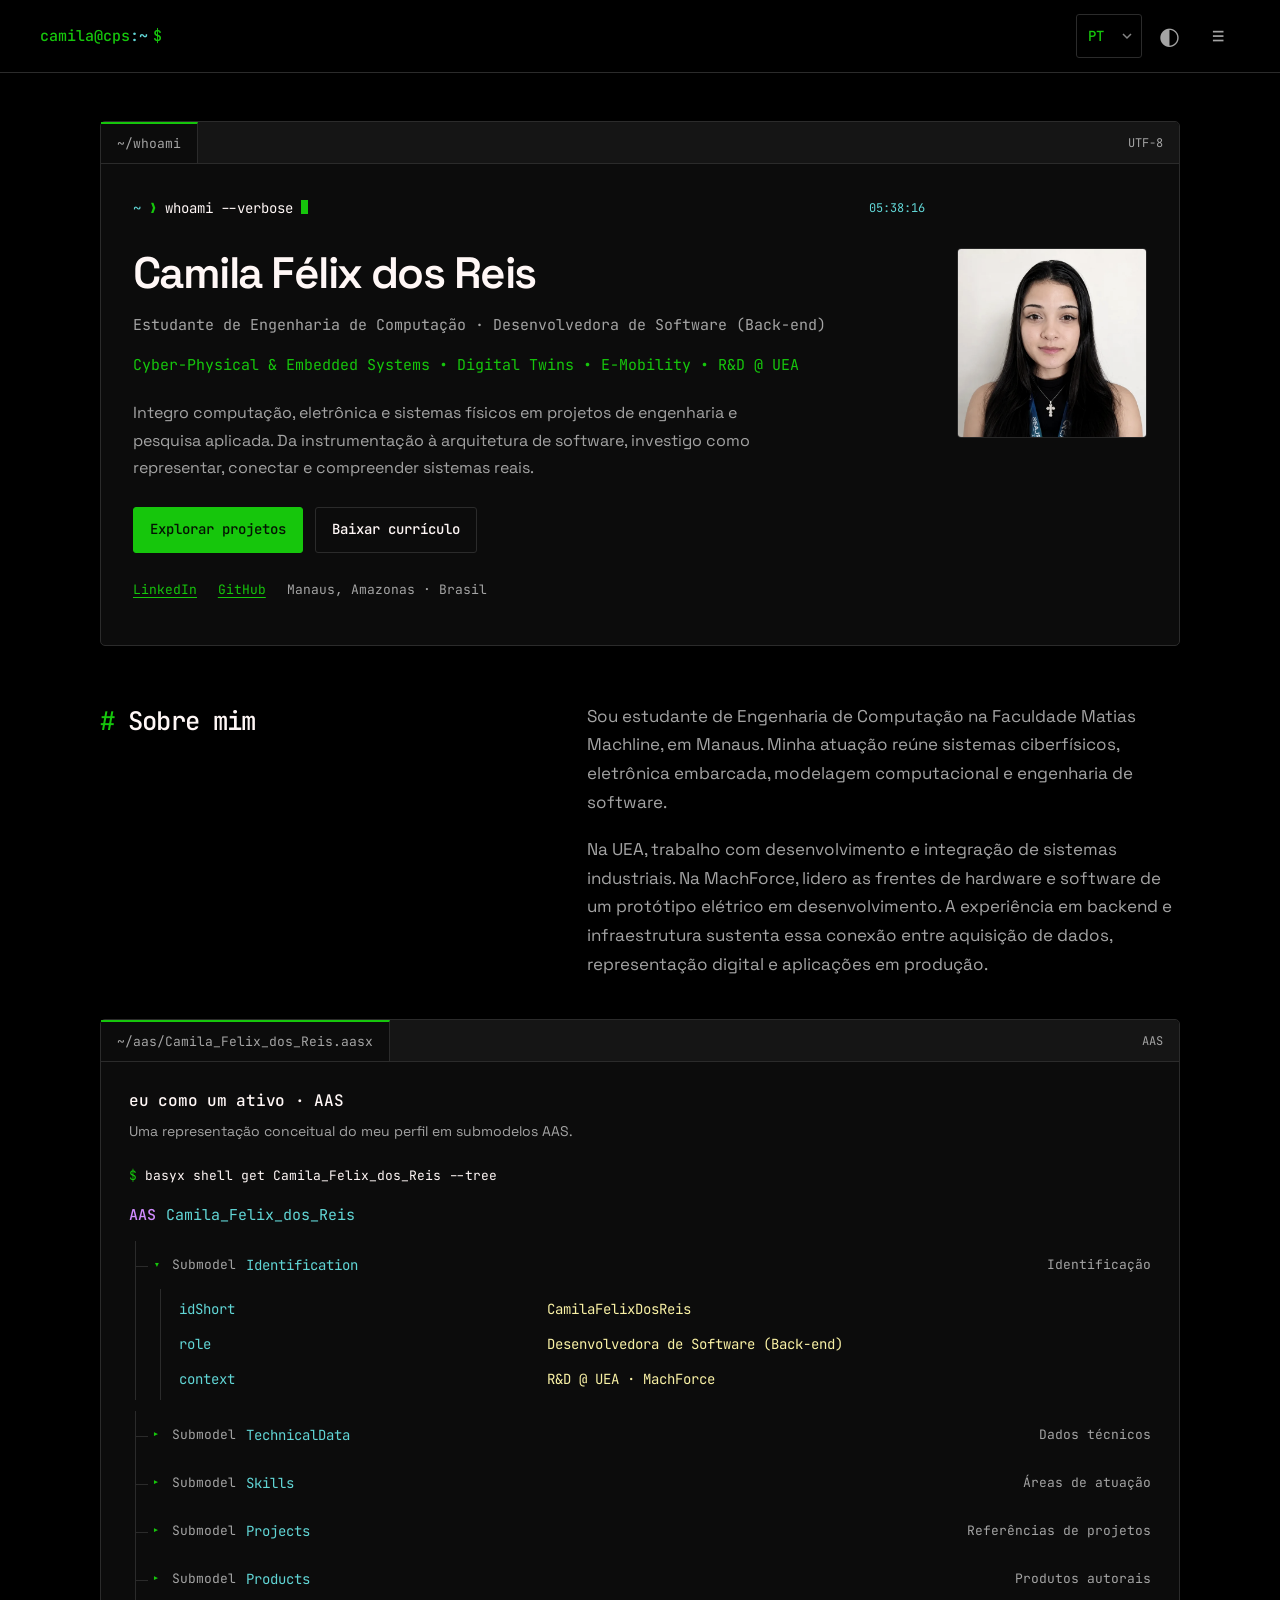
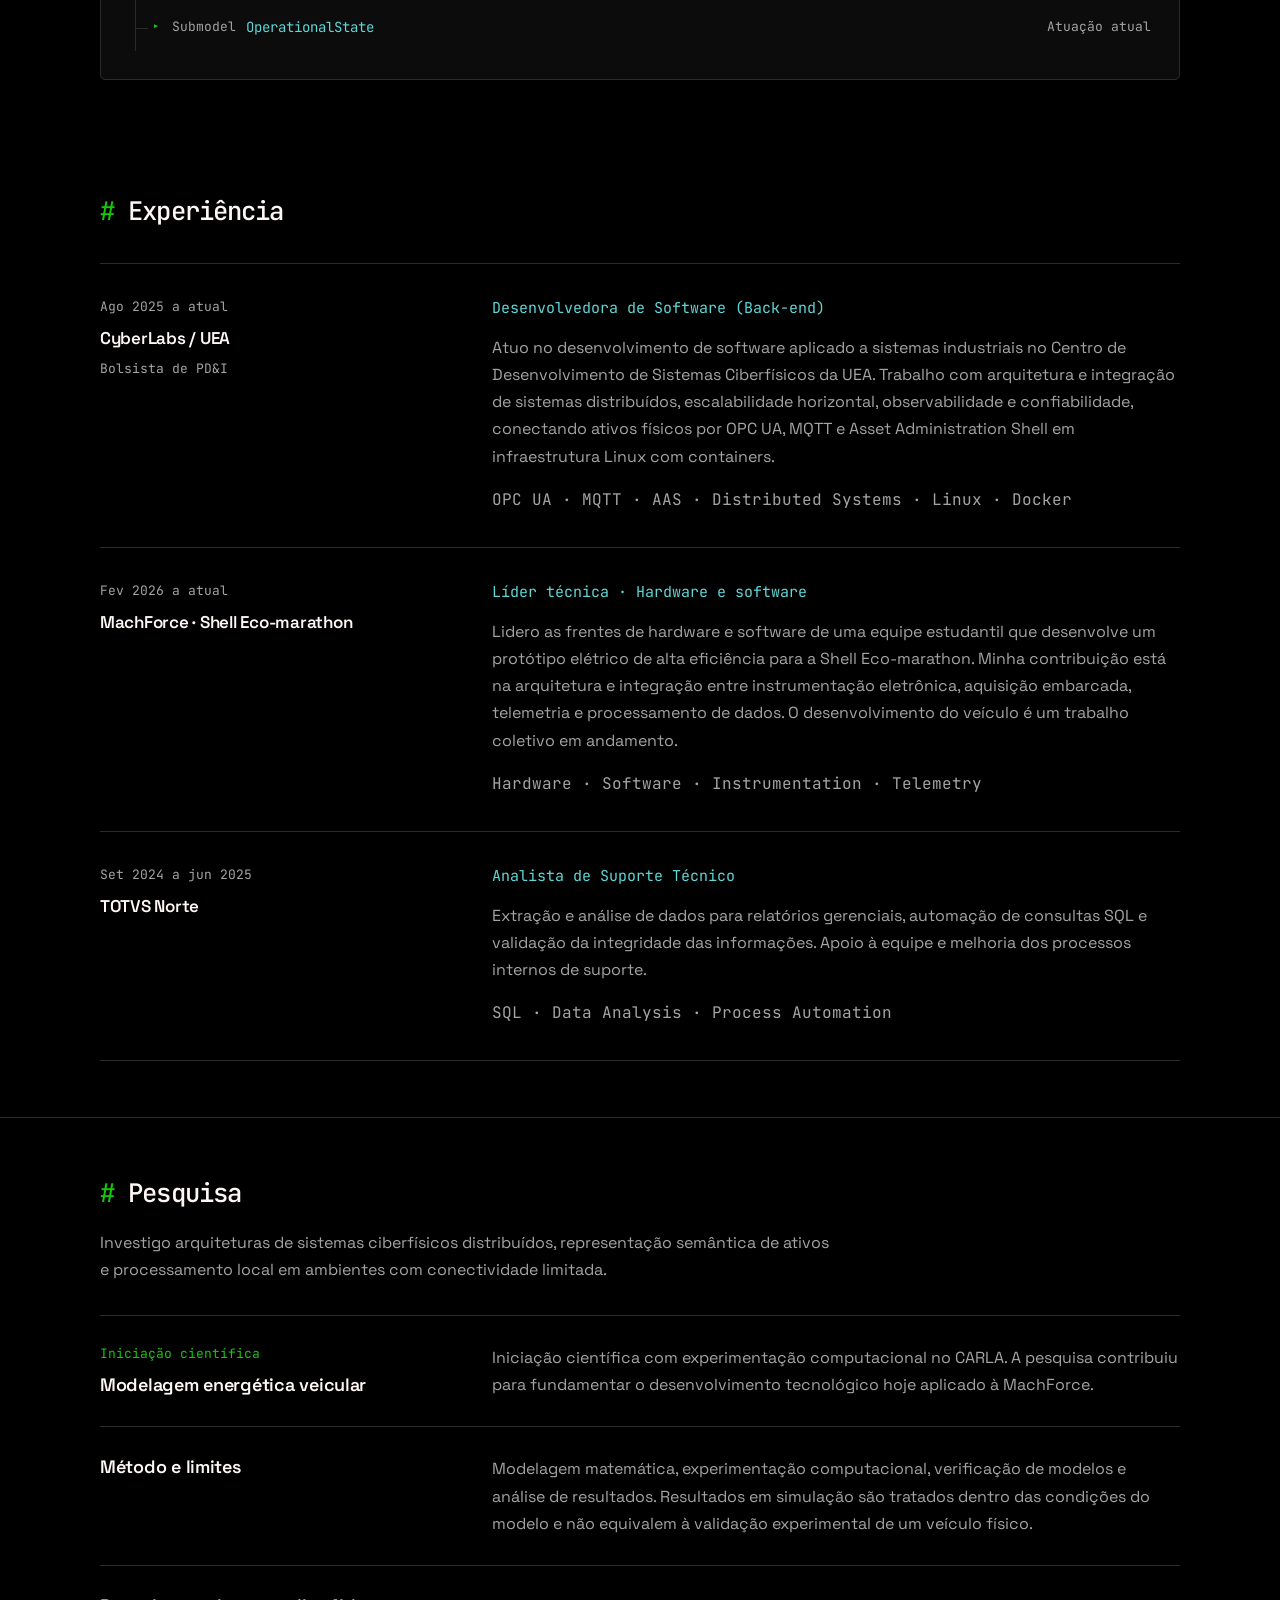
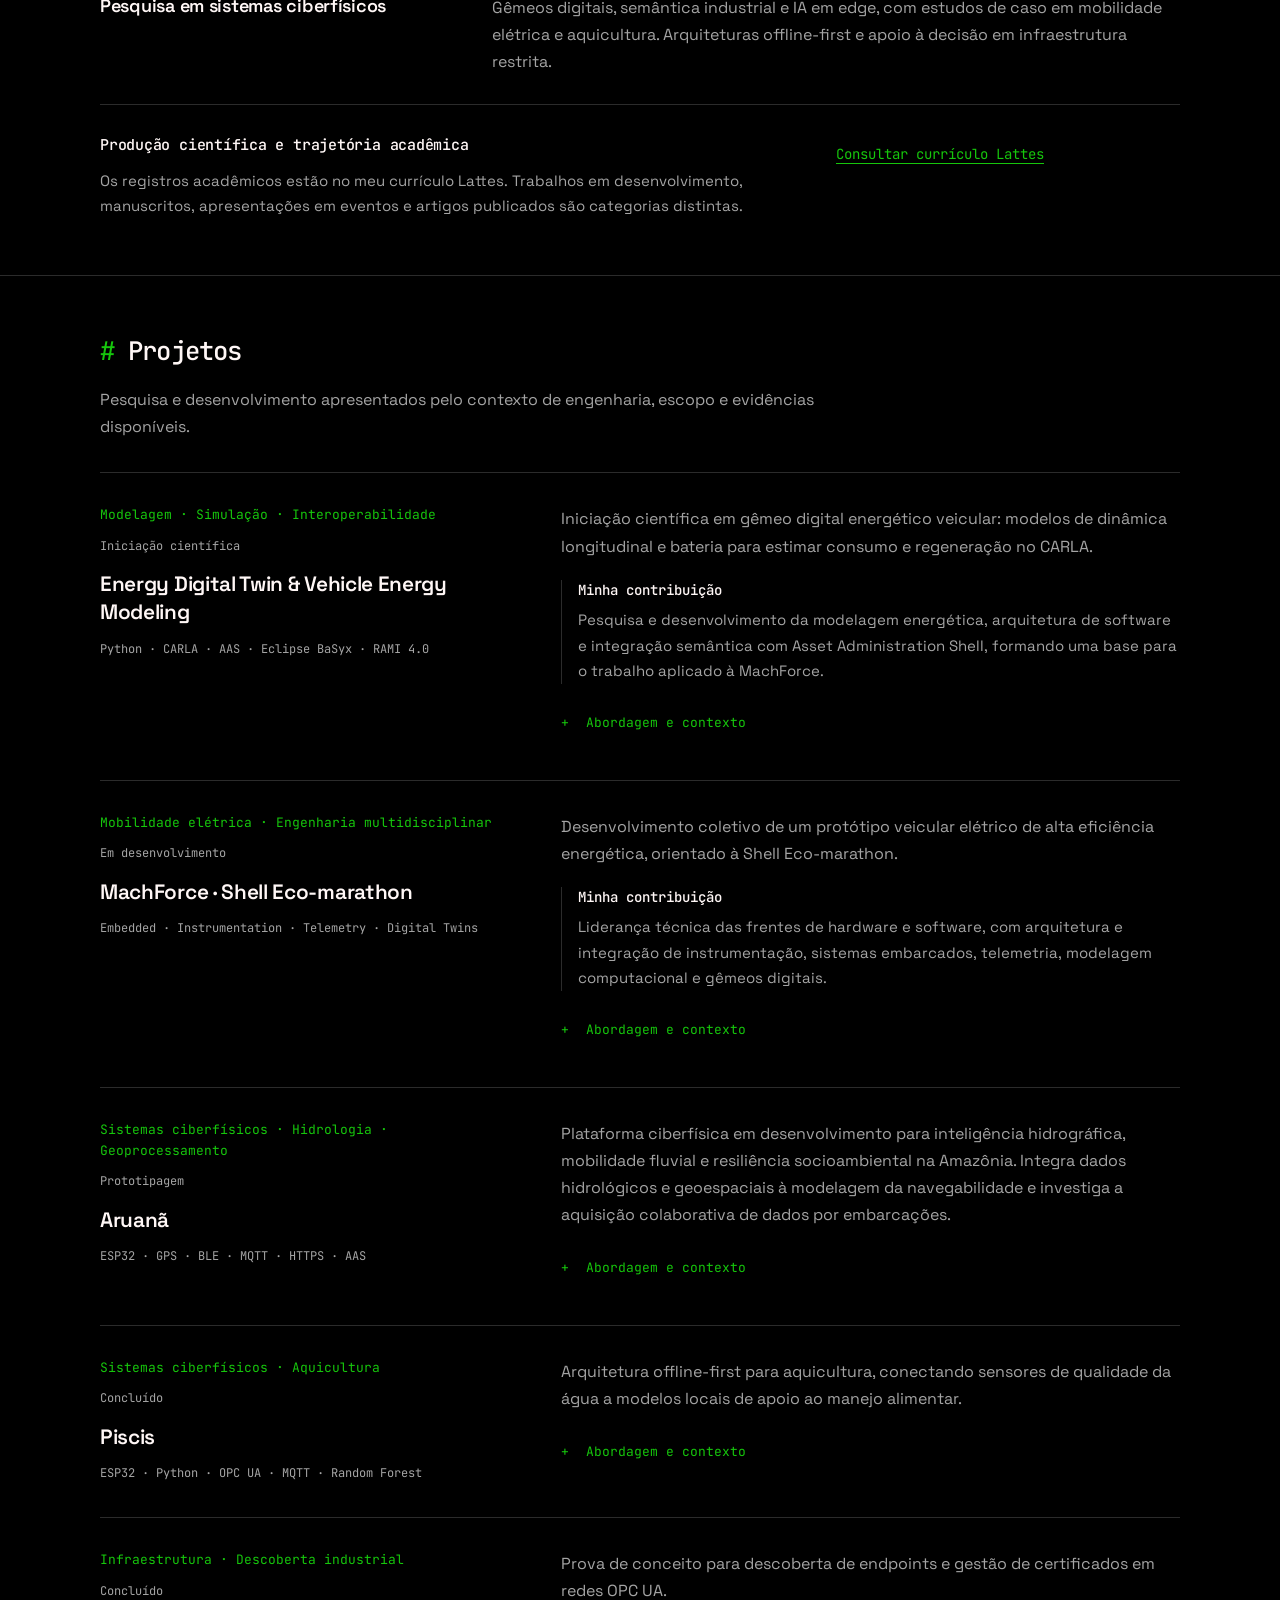
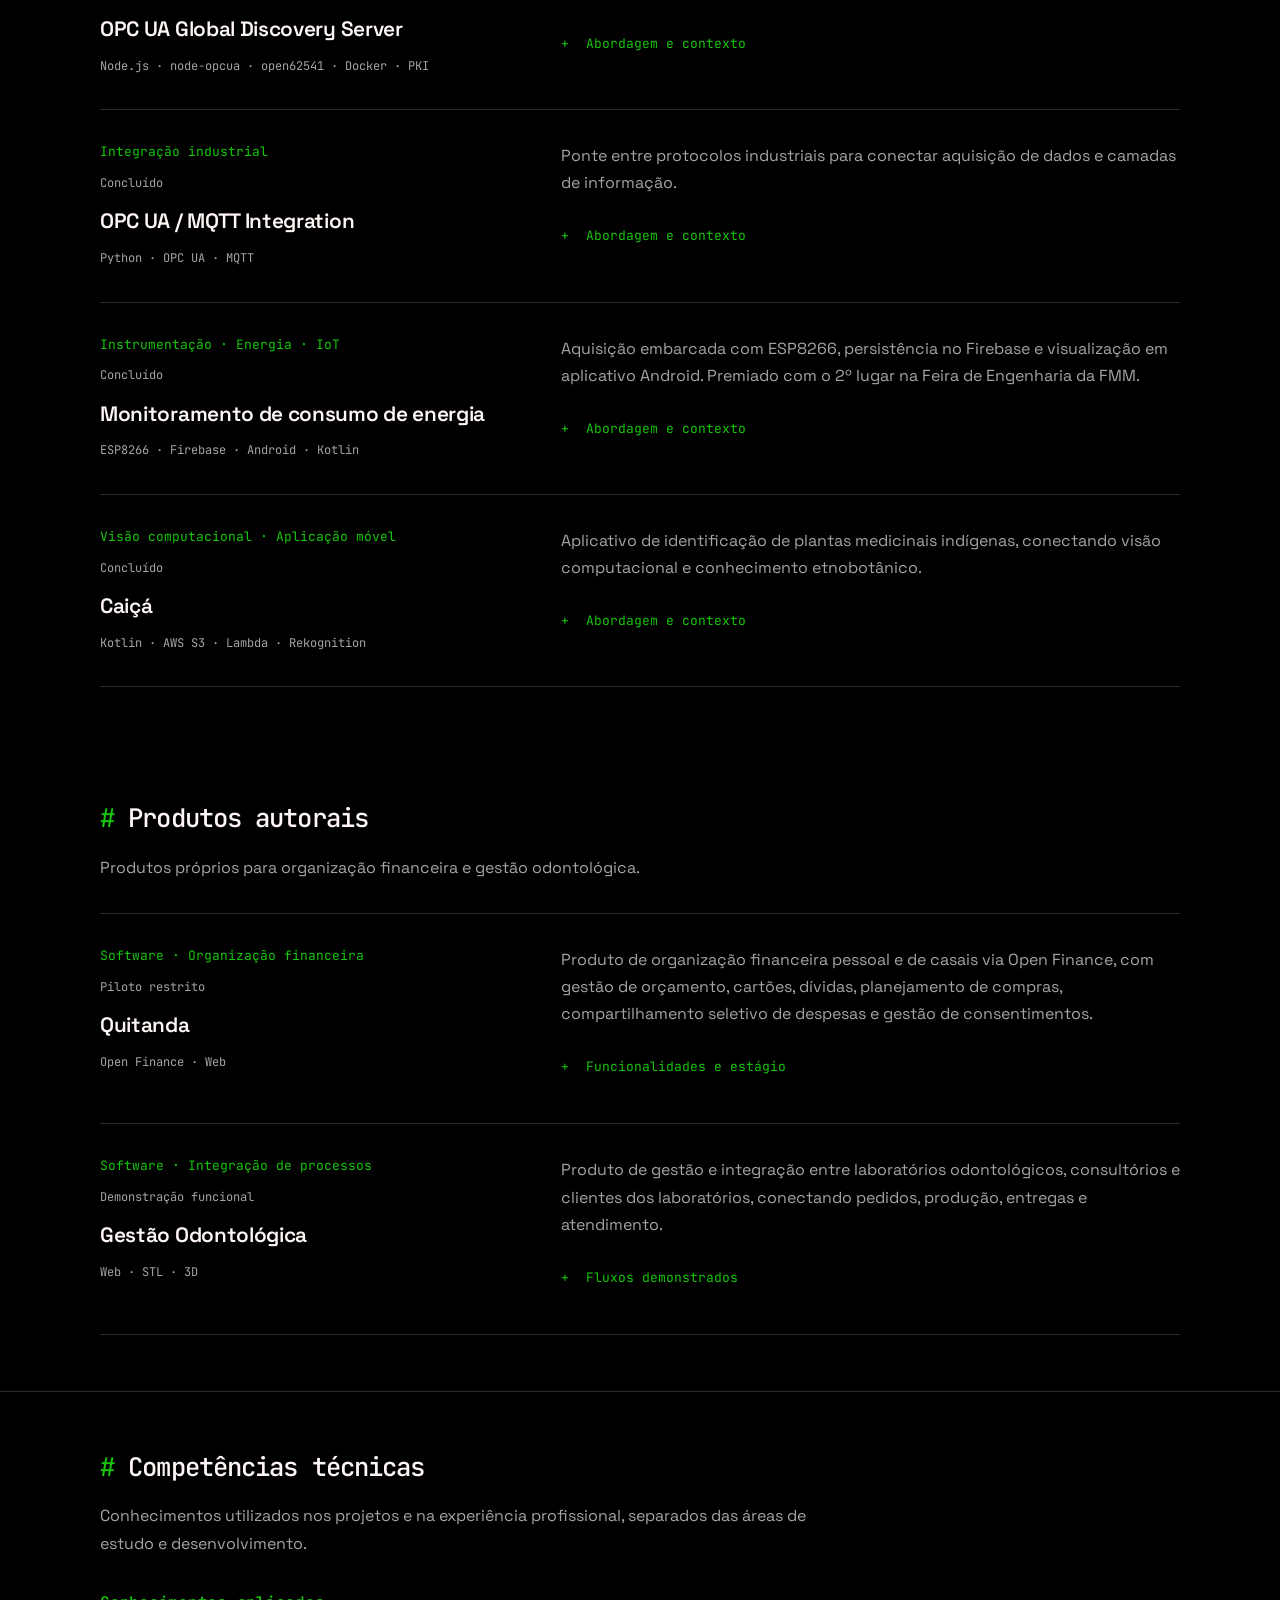
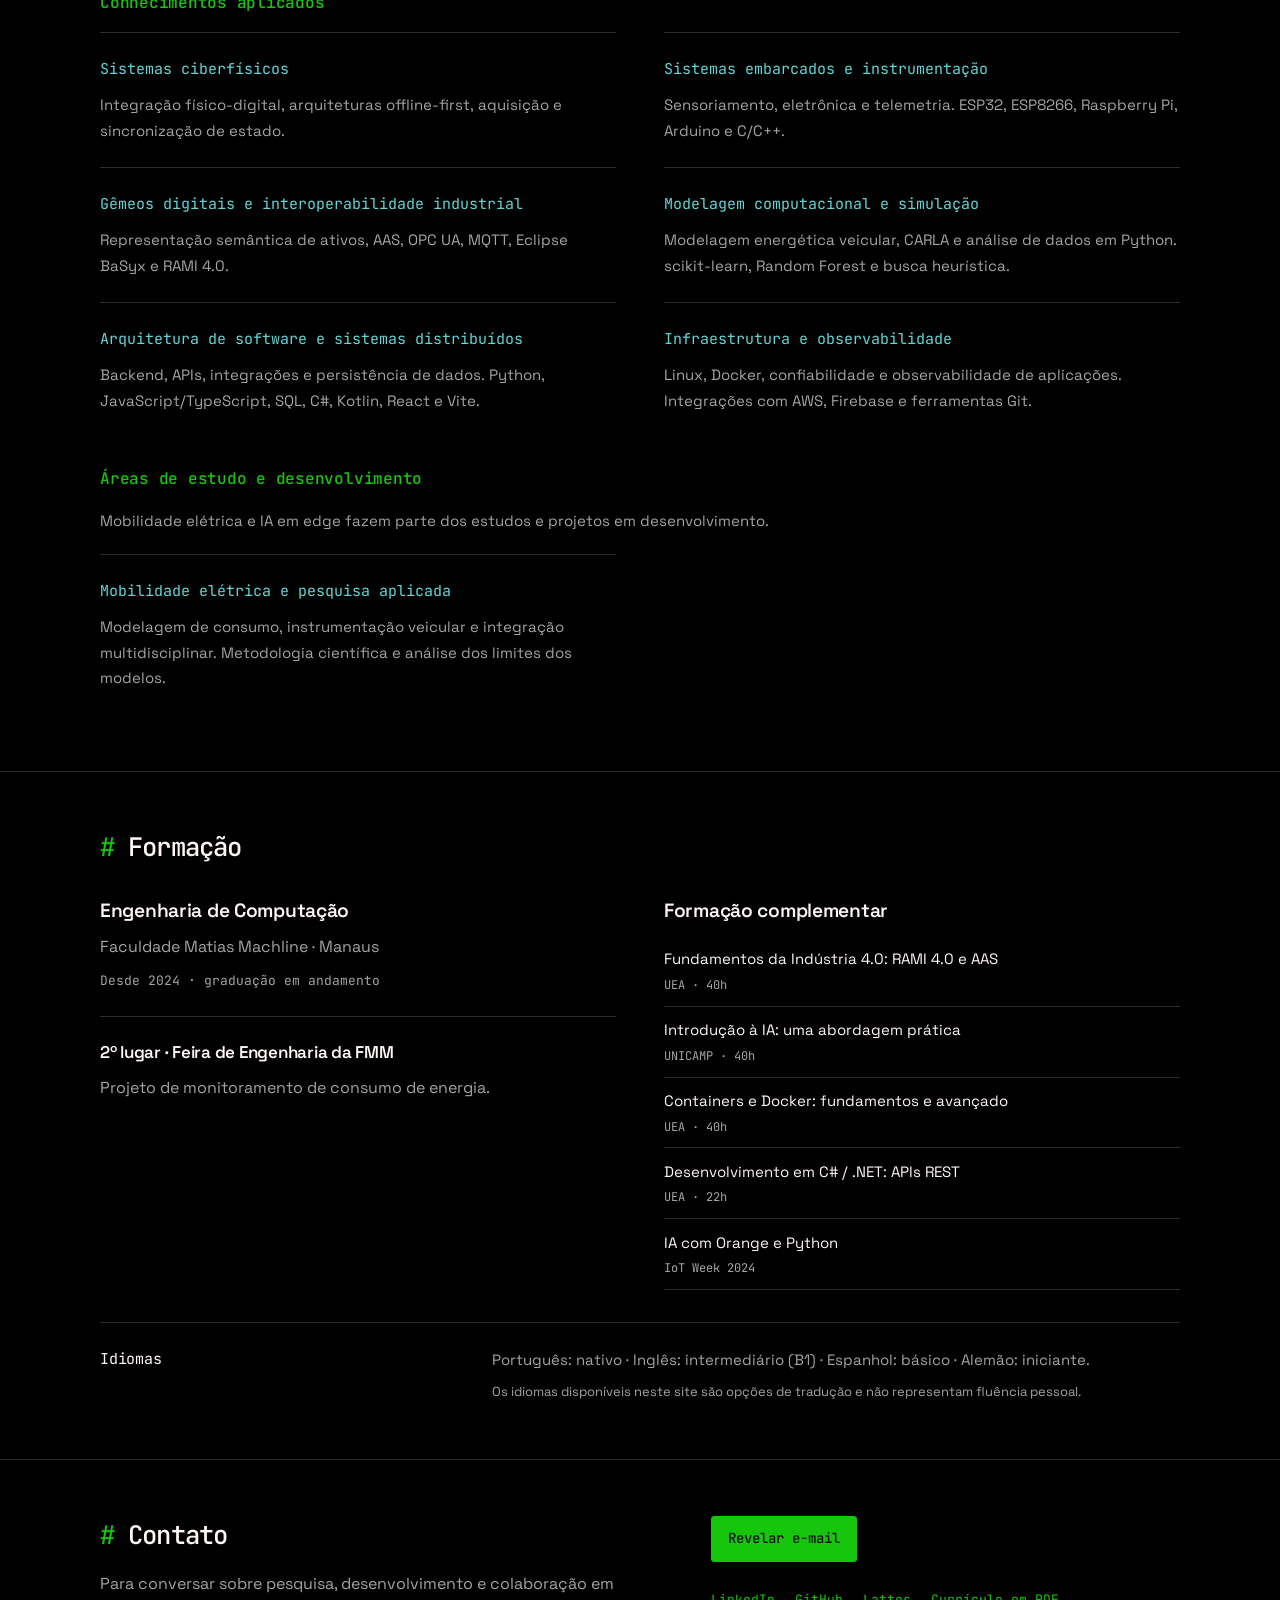
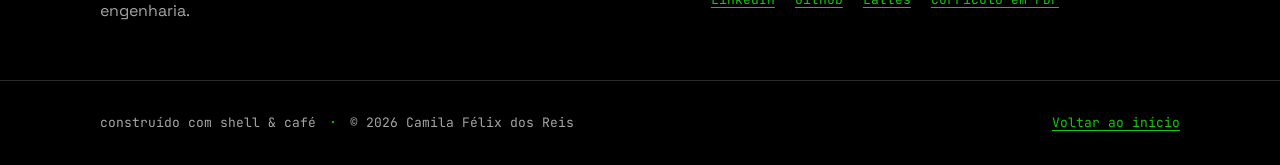
==== commit 0121b3f3: "docs(portfolio): expand Aruana scientific scope and development context" ====
--- a/index.html
+++ b/index.html
@@ -92,7 +92,7 @@
           <details class="aas-node" open><summary><span class="aas-type" aria-hidden="true">Submodel</span><code lang="en">Identification</code><span class="aas-label"><span data-i18n="profile.identification">Identificação</span></span></summary><div class="aas-children"><dl><dt>idShort</dt><dd>CamilaFelixDosReis</dd><dt>role</dt><dd data-i18n="profile.role">Desenvolvedora de Software (Back-end)</dd><dt>context</dt><dd>R&amp;D @ UEA · MachForce</dd></dl></div></details>
           <details class="aas-node"><summary><span class="aas-type" aria-hidden="true">Submodel</span><code lang="en">TechnicalData</code><span class="aas-label"><span data-i18n="profile.technical">Dados técnicos</span></span></summary><div class="aas-children"><p data-i18n="profile.degree">Engenharia de Computação · FMM · em andamento</p><p data-i18n="education.levels">Português: nativo · Inglês: intermediário (B1) · Espanhol: básico · Alemão: iniciante.</p></div></details>
           <details class="aas-node"><summary><span class="aas-type" aria-hidden="true">Submodel</span><code lang="en">Skills</code><span class="aas-label"><span data-i18n="profile.skills">Áreas de atuação</span></span></summary><div class="aas-children"><dl><dt data-i18n="expertise.applied">Conhecimentos aplicados</dt><dd data-i18n="profile.applied">CPS · Sistemas embarcados · Gêmeos digitais · OPC UA · MQTT</dd><dt data-i18n="expertise.study">Áreas de estudo e desenvolvimento</dt><dd data-i18n="profile.studies">Mobilidade elétrica · IA em edge</dd></dl></div></details>
-          <details class="aas-node"><summary><span class="aas-type" aria-hidden="true">Submodel</span><code lang="en">Projects</code><span class="aas-label"><span data-i18n="profile.projects">Referências de projetos</span></span></summary><div class="aas-children"><ul><li><a href="#project-vehicle">Energy Digital Twin</a></li><li><a href="#project-machforce">MachForce</a></li><li><a href="#project-aruana">Aruanã</a></li><li><a href="#project-piscis">Piscis</a></li><li><a href="#project-caica">Caiçá</a></li><li><a href="#project-bridge">OPC UA / MQTT</a></li></ul></div></details>
+          <details class="aas-node"><summary><span class="aas-type" aria-hidden="true">Submodel</span><code lang="en">Projects</code><span class="aas-label"><span data-i18n="profile.projects">Referências de projetos</span></span></summary><div class="aas-children"><ul><li><a href="#project-vehicle">Energy Digital Twin</a></li><li><a href="#project-machforce">MachForce</a></li><li><a href="#project-aruana" data-i18n="profile.aruana">Aruanã · Inteligência hidrográfica</a></li><li><a href="#project-piscis">Piscis</a></li><li><a href="#project-caica">Caiçá</a></li><li><a href="#project-bridge">OPC UA / MQTT</a></li></ul></div></details>
           <details class="aas-node"><summary><span class="aas-type" aria-hidden="true">Submodel</span><code lang="en">Products</code><span class="aas-label"><span data-i18n="profile.products">Produtos autorais</span></span></summary><div class="aas-children"><ul><li><a href="#product-quitanda">Quitanda</a></li><li><a href="#product-dental">Gestão Odontológica</a></li></ul></div></details>
           <details class="aas-node"><summary><span class="aas-type" aria-hidden="true">Submodel</span><code lang="en">OperationalState</code><span class="aas-label"><span data-i18n="profile.state">Atuação atual</span></span></summary><div class="aas-children"><p data-i18n="profile.availability">Pesquisa e colaboração em engenharia</p></div></details>
         </div>
@@ -125,9 +125,9 @@
   <div class="project-overview"><div class="project-heading"><p data-i18n="project.machforce.category" class="eyebrow">Mobilidade elétrica · Engenharia multidisciplinar</p><span data-i18n="ui.progress" class="project-status">Em desenvolvimento</span></div><h3>MachForce · Shell Eco-marathon</h3><p class="tech-list">Embedded · Instrumentation · Telemetry · Digital Twins</p></div>
   <div class="project-description"><p data-i18n="project.machforce.summary" class="project-summary">Desenvolvimento coletivo de um protótipo veicular elétrico de alta eficiência energética, orientado à Shell Eco-marathon.</p><div class="contribution"><h4 data-i18n="ui.contribution">Minha contribuição</h4><p data-i18n="project.machforce.contribution">Liderança técnica das frentes de hardware e software, com arquitetura e integração de instrumentação, sistemas embarcados, telemetria, modelagem computacional e gêmeos digitais.</p></div><details class="project-details"><summary><span data-i18n="ui.details">Abordagem e contexto</span></summary><p data-i18n="project.machforce.detail">Protótipo em desenvolvimento por uma equipe multidisciplinar. Construção integral e validação experimental do veículo não são apresentadas como concluídas. A participação em competição é um objetivo do projeto.</p></details></div>
 </article>
-<article class="project" id="project-aruana">
-  <div class="project-overview"><div class="project-heading"><p data-i18n="project.aruana.category" class="eyebrow">Instrumentação · IoT · Navegação fluvial</p><span data-i18n="ui.prototype" class="project-status">Prototipagem</span></div><h3>Aruanã</h3><p class="tech-list">ESP32 · GPS · NMEA · BLE · MQTT · AAS</p></div>
-  <div class="project-description"><p data-i18n="project.aruana.summary" class="project-summary">Projeto de apoio à navegação fluvial amazônica, envolvendo instrumentação eletrônica, sistemas embarcados, IoT, dados hidrológicos, planejamento de rotas e representação digital de embarcações.</p><details class="project-details"><summary><span data-i18n="ui.details">Abordagem e contexto</span></summary><p data-i18n="project.aruana.instrumentation">A prototipagem contempla um logger com ESP32, GPS e ecobatímetro, aquisição local, comunicação BLE e sincronização de telemetria. A representação da embarcação em AAS relaciona suas características técnicas ao planejamento de rotas e à avaliação de calado.</p><p data-i18n="project.aruana.data">Os dados reais apresentados incluem níveis de rios da ANA e imagens de satélite. A batimetria do trecho de demonstração, os cenários de passagem, as rotas e os alertas são simulados.</p><p data-i18n="project.aruana.validation">A validação operacional com embarcações permanece pendente; as demonstrações representam a etapa de prototipagem.</p></details></div>
+<article class="project project-featured" id="project-aruana">
+  <div class="project-overview"><div class="project-heading"><p data-i18n="project.aruana.category" class="eyebrow">Sistemas ciberfísicos · Hidrologia · Geoprocessamento</p><span data-i18n="ui.prototype" class="project-status">Prototipagem</span></div><h3>Aruanã</h3><p class="tech-list">ESP32 · GPS · BLE · MQTT · HTTPS · AAS</p></div>
+  <div class="project-description"><p data-i18n="project.aruana.summary" class="project-summary">Plataforma ciberfísica em desenvolvimento para inteligência hidrográfica, mobilidade fluvial e resiliência socioambiental na Amazônia. Integra dados hidrológicos e geoespaciais à modelagem da navegabilidade e investiga a aquisição colaborativa de dados por embarcações.</p><details class="project-details"><summary><span data-i18n="ui.details">Abordagem e contexto</span></summary><p data-i18n="project.aruana.scope">O projeto conecta engenharia de computação, sistemas ciberfísicos e embarcados, geoprocessamento, hidrologia e mobilidade para investigar como a variabilidade dos rios condiciona a circulação e o acesso a serviços na Amazônia.</p><h4 data-i18n="project.aruana.data.title">Dados reais e recursos do protótipo</h4><p data-i18n="project.aruana.data">Os recursos implementados no protótipo documentado incluem consulta e visualização de bases públicas, análise geoespacial e temporal e representações cartográficas. A integração reúne quatro fontes complementares:</p><p data-i18n="project.aruana.ana">Agência Nacional de Águas e Saneamento Básico (ANA): estações telemétricas, níveis fluviométricos e séries históricas para acompanhar a variação hidrológica.</p><p data-i18n="project.aruana.sentinel">Sentinel-2: sensoriamento remoto para identificar superfícies hídricas e bancos de areia expostos na data da imagem.</p><p data-i18n="project.aruana.jrc">JRC Global Surface Water: análise histórica da frequência e persistência da água e da dinâmica dos corpos hídricos.</p><p data-i18n="project.aruana.dem">Copernicus DEM GLO-30: modelagem digital de elevação para analisar o relevo das margens.</p><p data-i18n="project.aruana.limits">Níveis fluviométricos, superfícies identificadas por satélite e relevo das margens não equivalem a medições de profundidade nem comprovam batimetria coletada por embarcações.</p><h4 data-i18n="project.aruana.instrumentation.title">Aquisição embarcada e mapeamento colaborativo</h4><p data-i18n="project.aruana.instrumentation">A proposta trata embarcações como unidades móveis de aquisição de dados hidrográficos. A prototipagem da instrumentação prevê ESP32, GPS e ecobatímetros como base para um mapeamento batimétrico colaborativo. A arquitetura offline-first prioriza aquisição e armazenamento locais, com BLE na comunicação de bordo, MQTT para telemetria e HTTPS para sincronização quando houver conectividade.</p><h4 data-i18n="project.aruana.modeling.title">Modelagem e simulação</h4><p data-i18n="project.aruana.modeling">A representação de embarcações em AAS serve de base para gêmeos digitais e para a modelagem matemática e computacional da navegabilidade. Os cenários simulam rotas considerando calado, profundidade e condições hidrológicas. Visualizações tridimensionais e protótipos de realidade aumentada exploram esses cenários com batimetria e imagens de câmera simuladas.</p><h4 data-i18n="project.aruana.impact.title">Potencial científico e regional</h4><p data-i18n="project.aruana.impact">Investiga-se o potencial de apoiar a segurança e o planejamento da navegação, antecipar restrições durante secas e cheias e identificar riscos de isolamento de comunidades ribeirinhas. As aplicações propostas incluem logística e abastecimento, continuidade do transporte escolar fluvial e apoio à decisão de prefeituras, órgãos públicos e Defesa Civil, contribuindo para estudar a resiliência das comunidades amazônicas à variabilidade hidrológica.</p><h4 data-i18n="project.aruana.validation.title">Estágio de desenvolvimento</h4><p data-i18n="project.aruana.validation">A etapa atual combina integração de dados reais, prototipagem de interfaces e simulações. A batimetria, os alertas de passagem e os cenários de rota demonstrados são simulados. Coleta batimétrica colaborativa e avaliação em campo permanecem propostas de evolução. A validação operacional com embarcações ainda está pendente.</p></details></div>
 </article>
 <article class="project" id="project-piscis">
   <div class="project-overview"><div class="project-heading"><p data-i18n="project.piscis.category" class="eyebrow">Sistemas ciberfísicos · Aquicultura</p><span data-i18n="ui.completed" class="project-status">Concluído</span></div><h3>Piscis</h3><p class="tech-list">ESP32 · Python · OPC UA · MQTT · Random Forest</p></div>
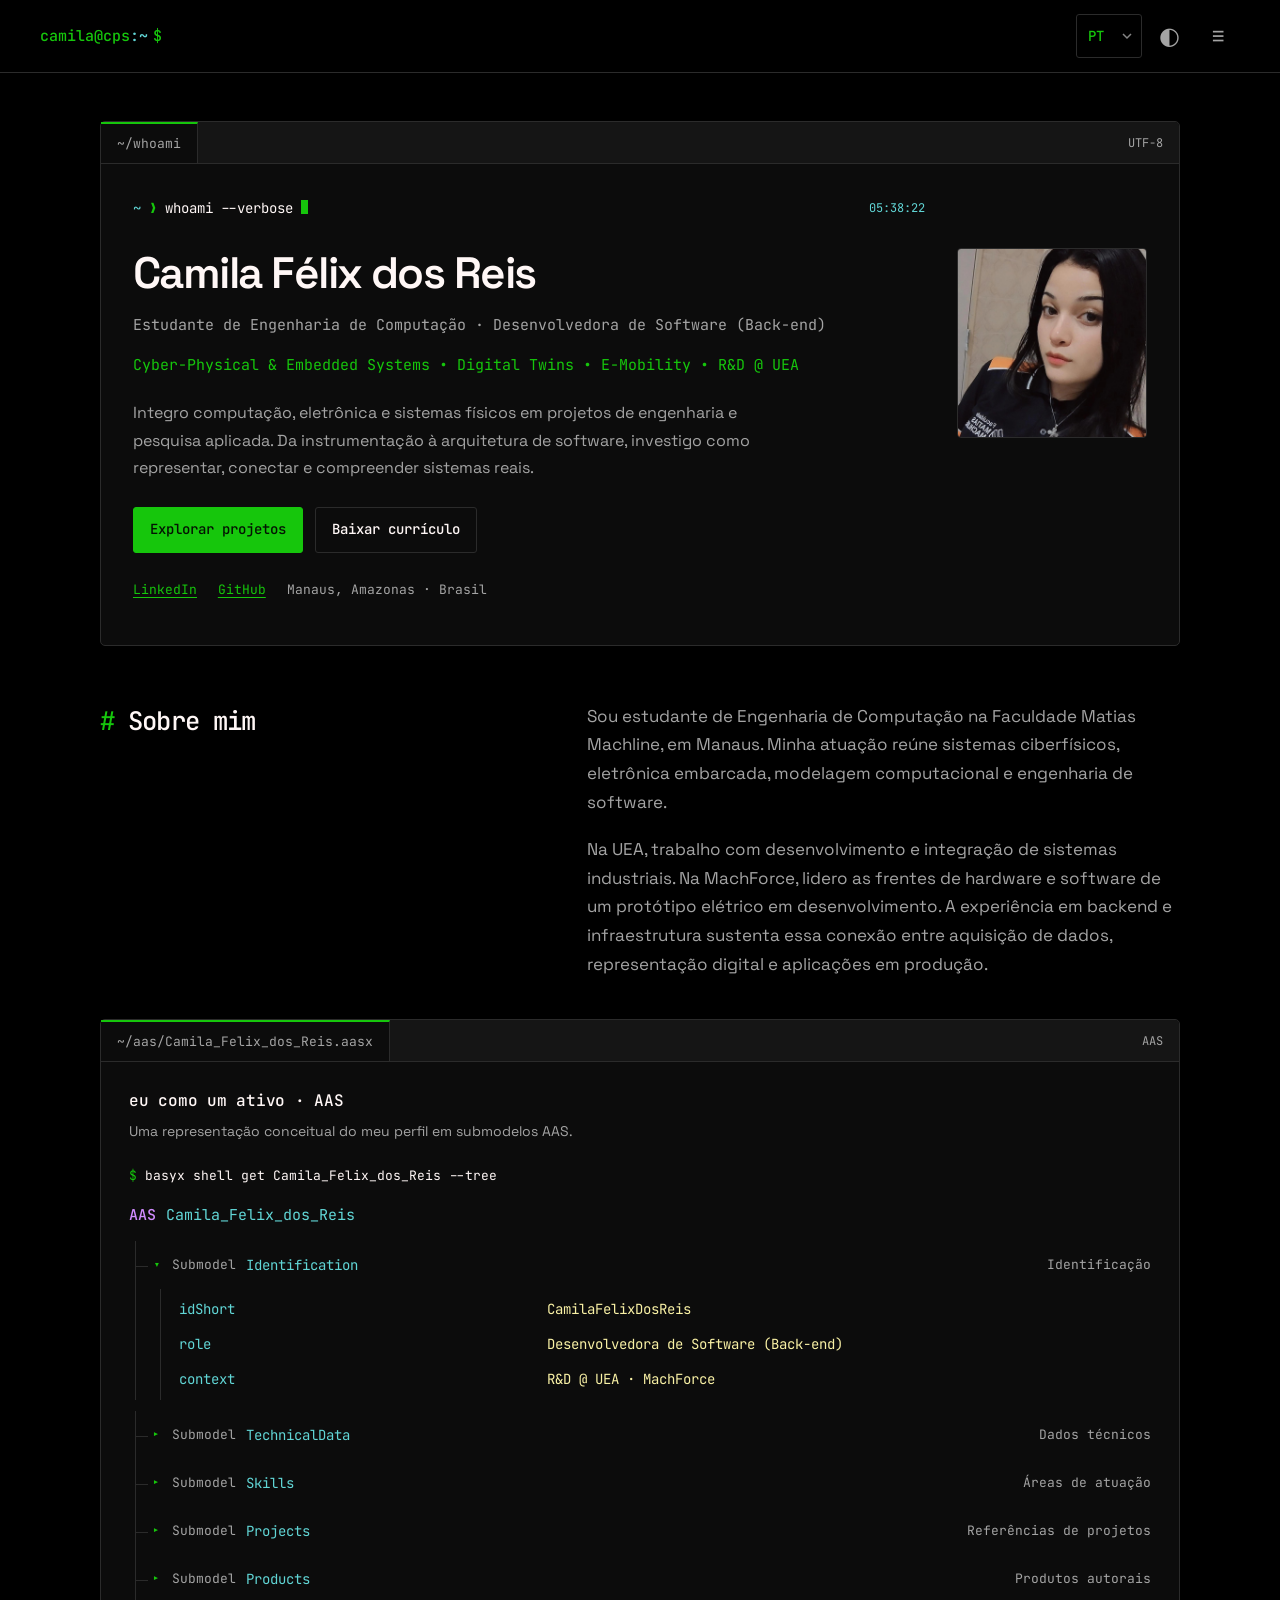
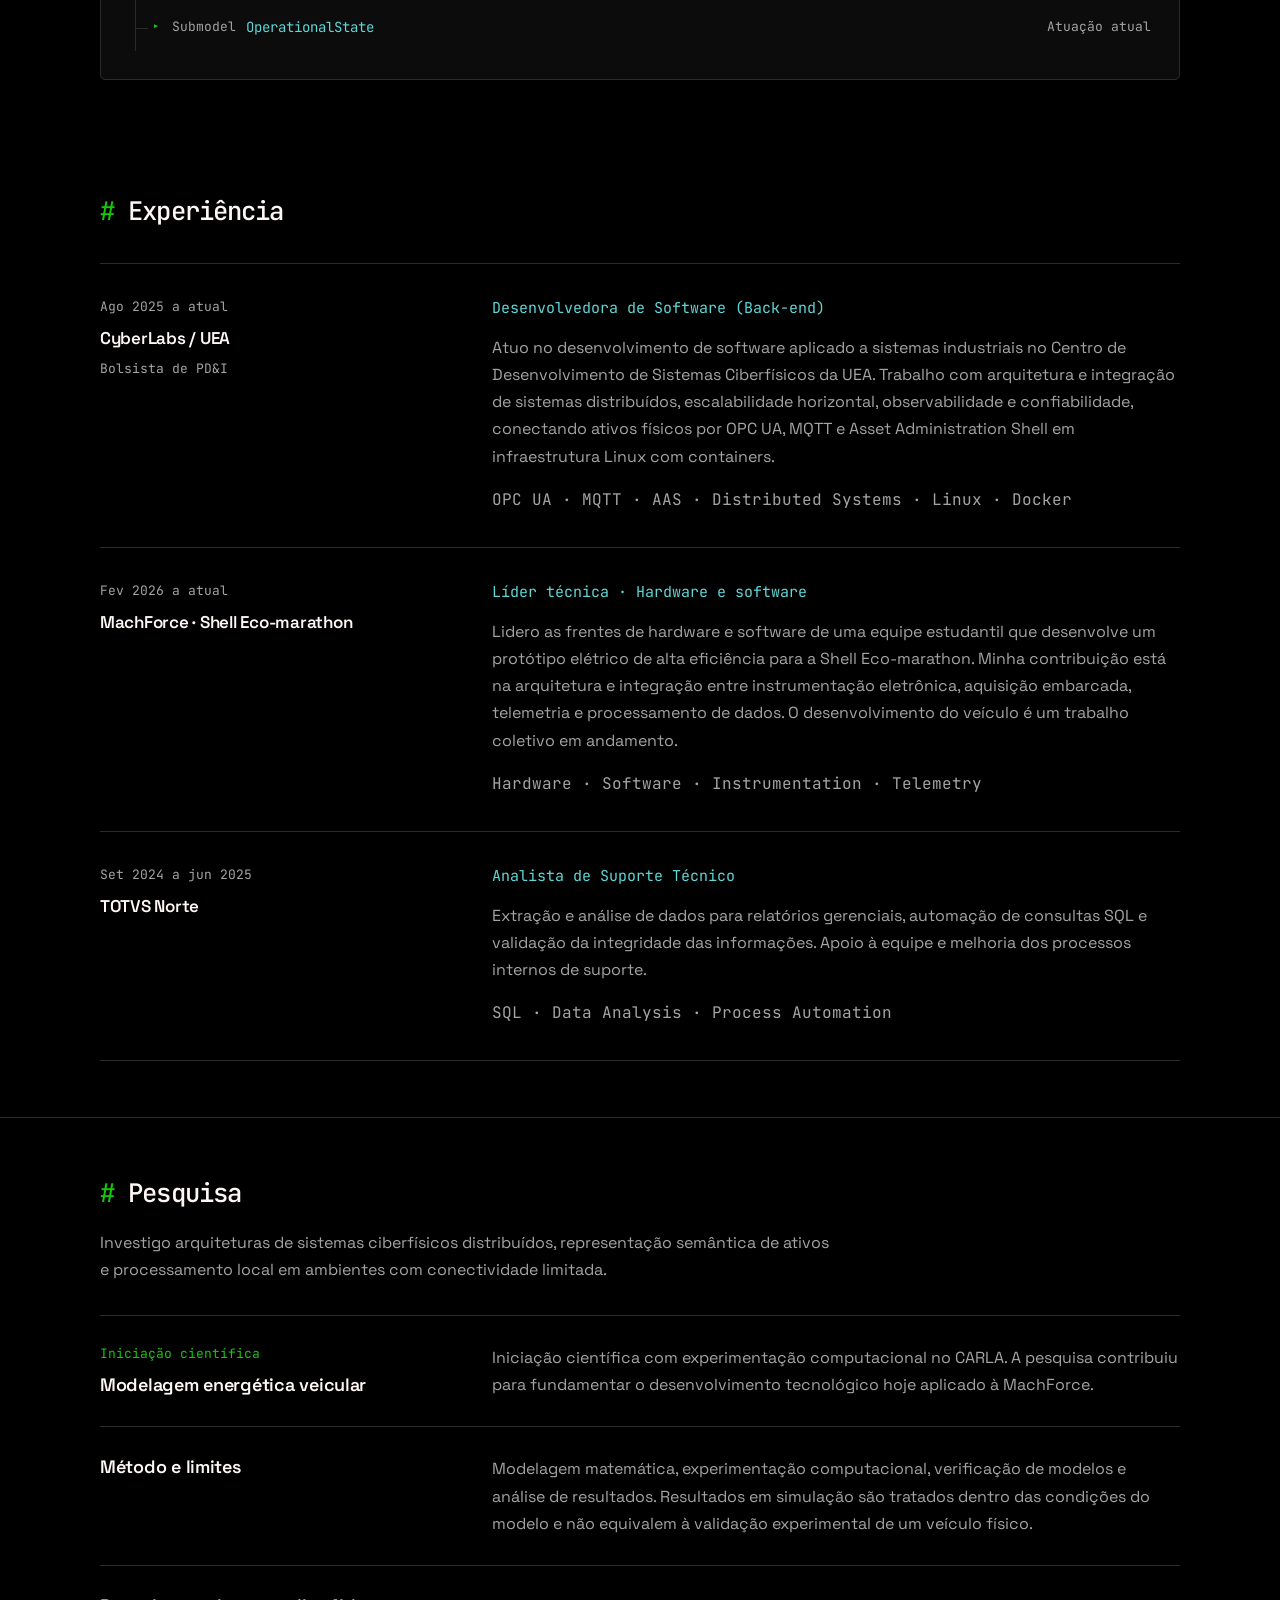
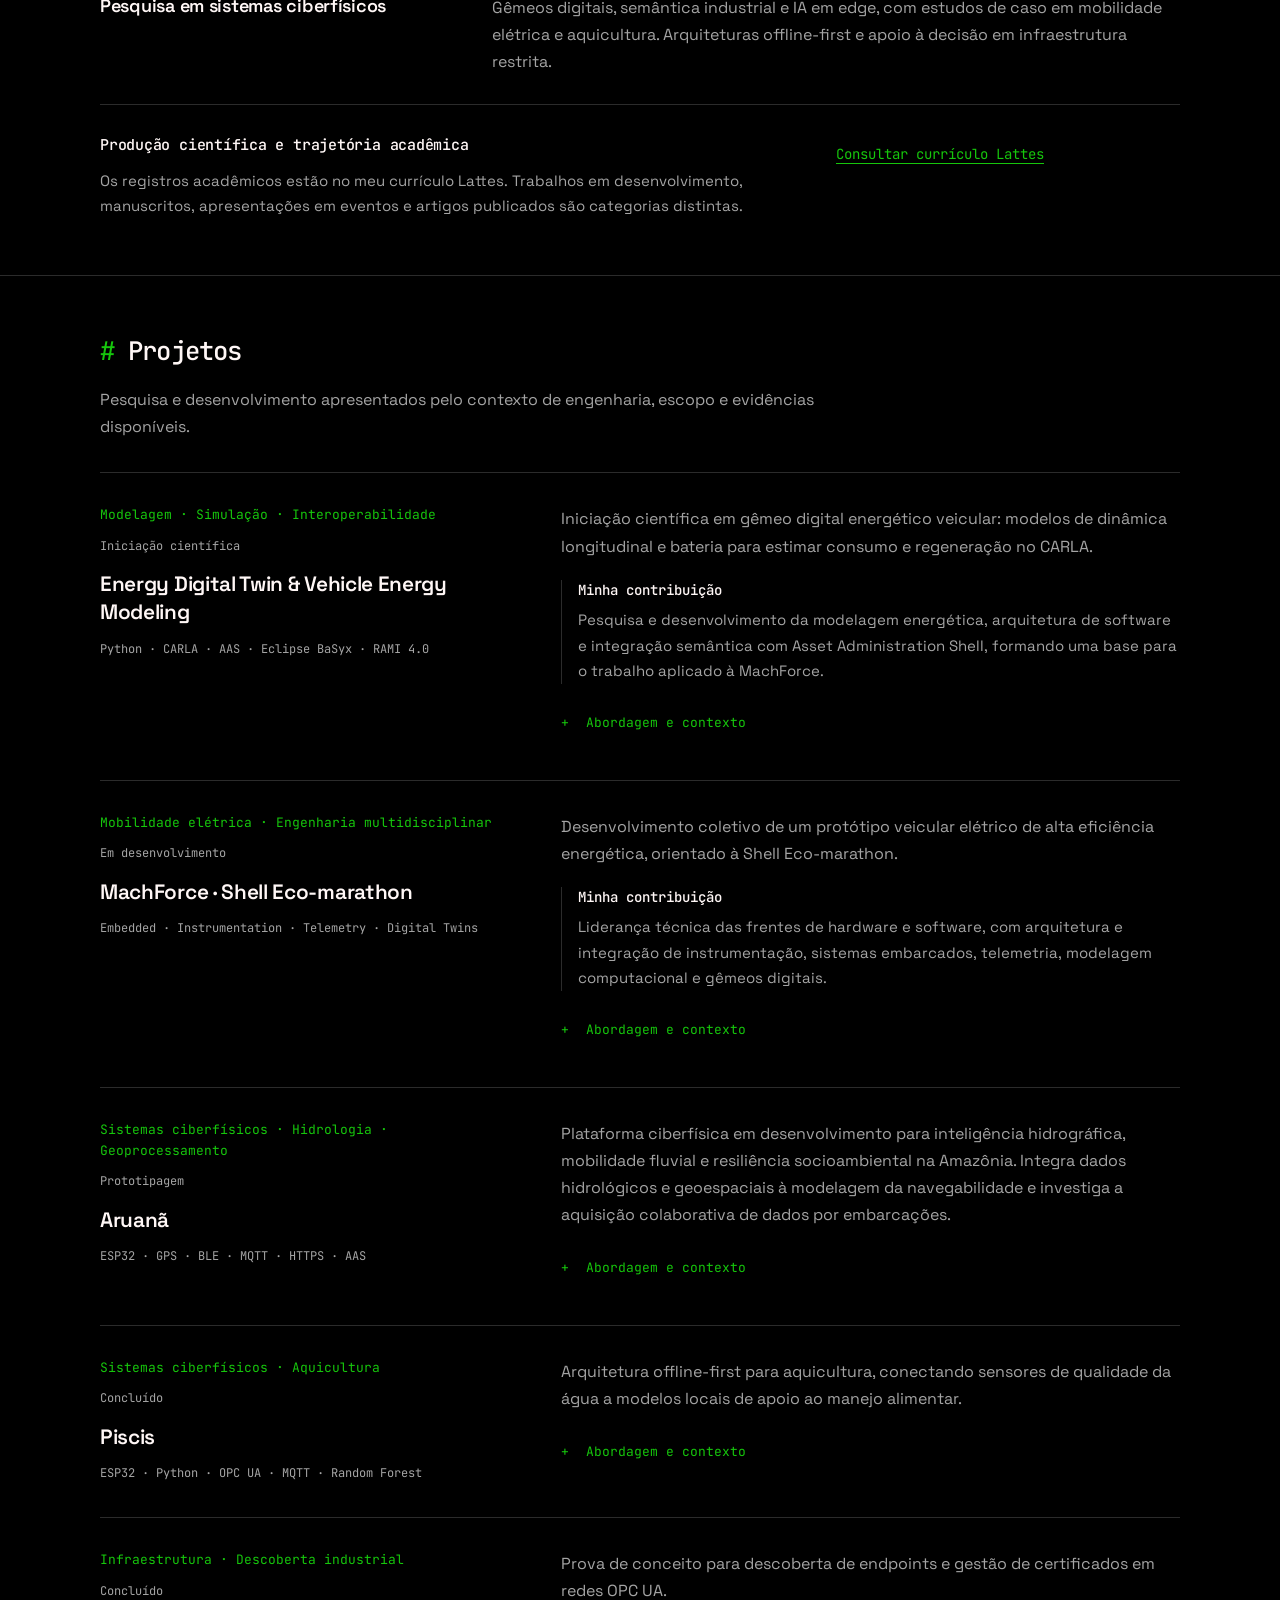
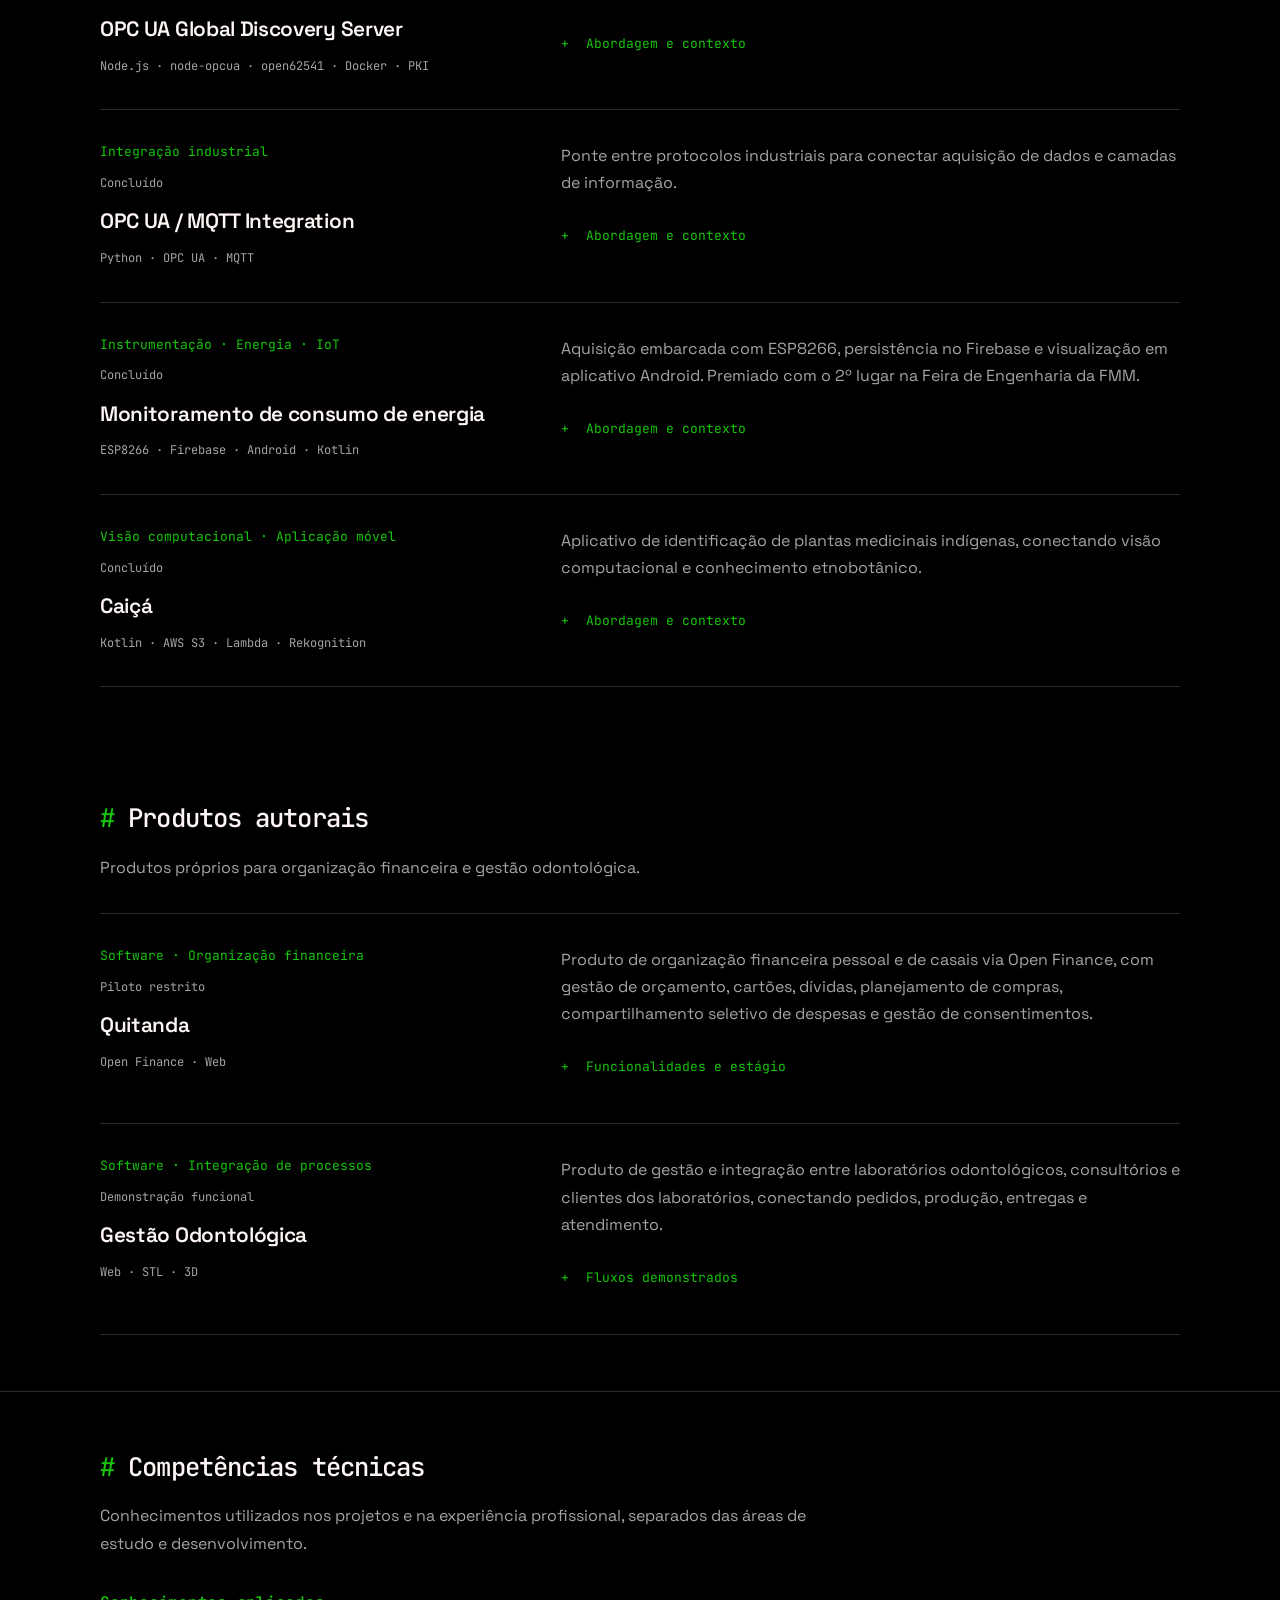
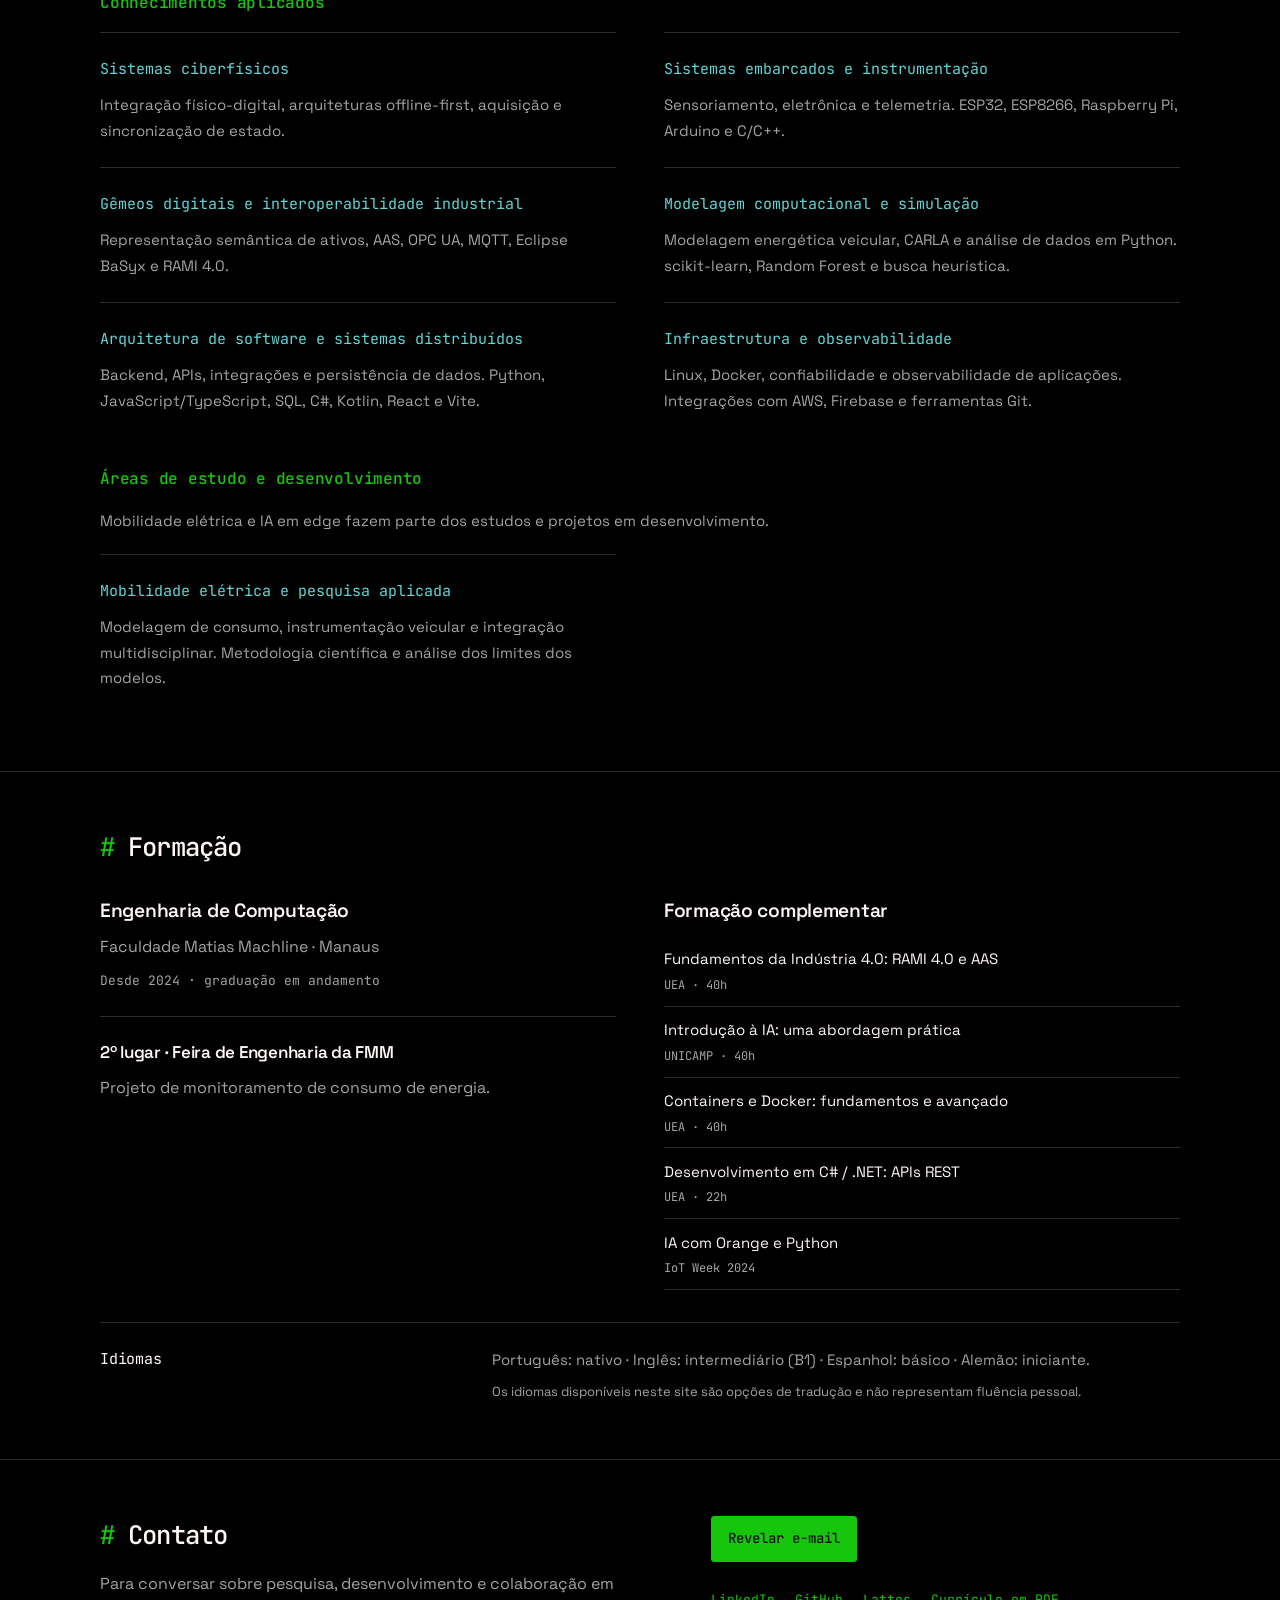
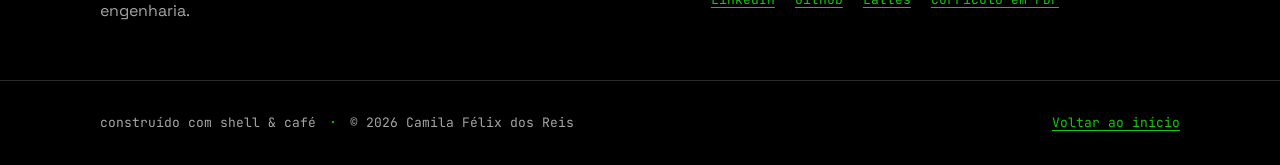
==== commit 7fe956fd: "fix(portfolio): replace profile photo and remove portrait filters" ====
--- a/index.html
+++ b/index.html
@@ -35,7 +35,7 @@
   <link rel="preconnect" href="https://fonts.gstatic.com" crossorigin>
   <link href="https://fonts.googleapis.com/css2?family=JetBrains+Mono:wght@400;500;600;700&amp;family=Space+Grotesk:wght@400;500;600;700&amp;display=swap" rel="stylesheet">
   <script src="theme-init.js"></script>
-  <link rel="stylesheet" href="styles.css">
+  <link rel="stylesheet" href="styles.css?v=profile-20261124">
   <script src="translations.js" defer></script>
   <script src="script.js" defer></script>
 </head>
@@ -75,7 +75,7 @@
         <div class="hero-socials"><a href="https://www.linkedin.com/in/camila-felix-dos-reis" target="_blank" rel="noopener noreferrer">LinkedIn</a><a href="https://github.com/cawzkf" target="_blank" rel="noopener noreferrer">GitHub</a><span data-i18n="hero.location">Manaus, Amazonas · Brasil</span></div>
       </div>
       <figure class="hero-portrait">
-        <div class="portrait-frame"><img src="camila.webp" alt="Camila Félix dos Reis" width="1152" height="1536" fetchpriority="high"></div>
+        <div class="portrait-frame"><img src="camila-perfil-2026-11-24.webp" alt="Camila Félix dos Reis" width="800" height="800" fetchpriority="high"></div>
 
       </figure>
         </div>
--- a/styles.css
+++ b/styles.css
@@ -103,7 +103,7 @@
 .hero-socials { display: flex; flex-wrap: wrap; align-items: center; gap: .15rem 1.3rem; margin-top: 1rem; font: 400 .8125rem/1.7 var(--mono); color: var(--muted); }
 .hero-socials a { display: inline-flex; align-items: center; min-height: 44px; }
 .hero-portrait { align-self: start; margin-top: 3.25rem; min-width: 0; }
-.portrait-frame img { width: 100%; height: auto; aspect-ratio: 1; object-fit: cover; object-position: center top; filter: grayscale(.35) contrast(1.05); border: 1px solid var(--line); border-radius: 4px; }
+.portrait-frame img { width: 100%; height: auto; aspect-ratio: 1; object-fit: cover; object-position: center top; border: 1px solid var(--line); border-radius: 4px; }
 .section { max-width: calc(var(--content) + 2 * var(--gutter)); margin: auto; padding: 3.5rem var(--gutter); }
 .section-heading { margin-bottom: 2rem; }
 .section-intro { max-width: 73ch; color: var(--muted); font-size: 1rem; margin-top: 1rem; }
